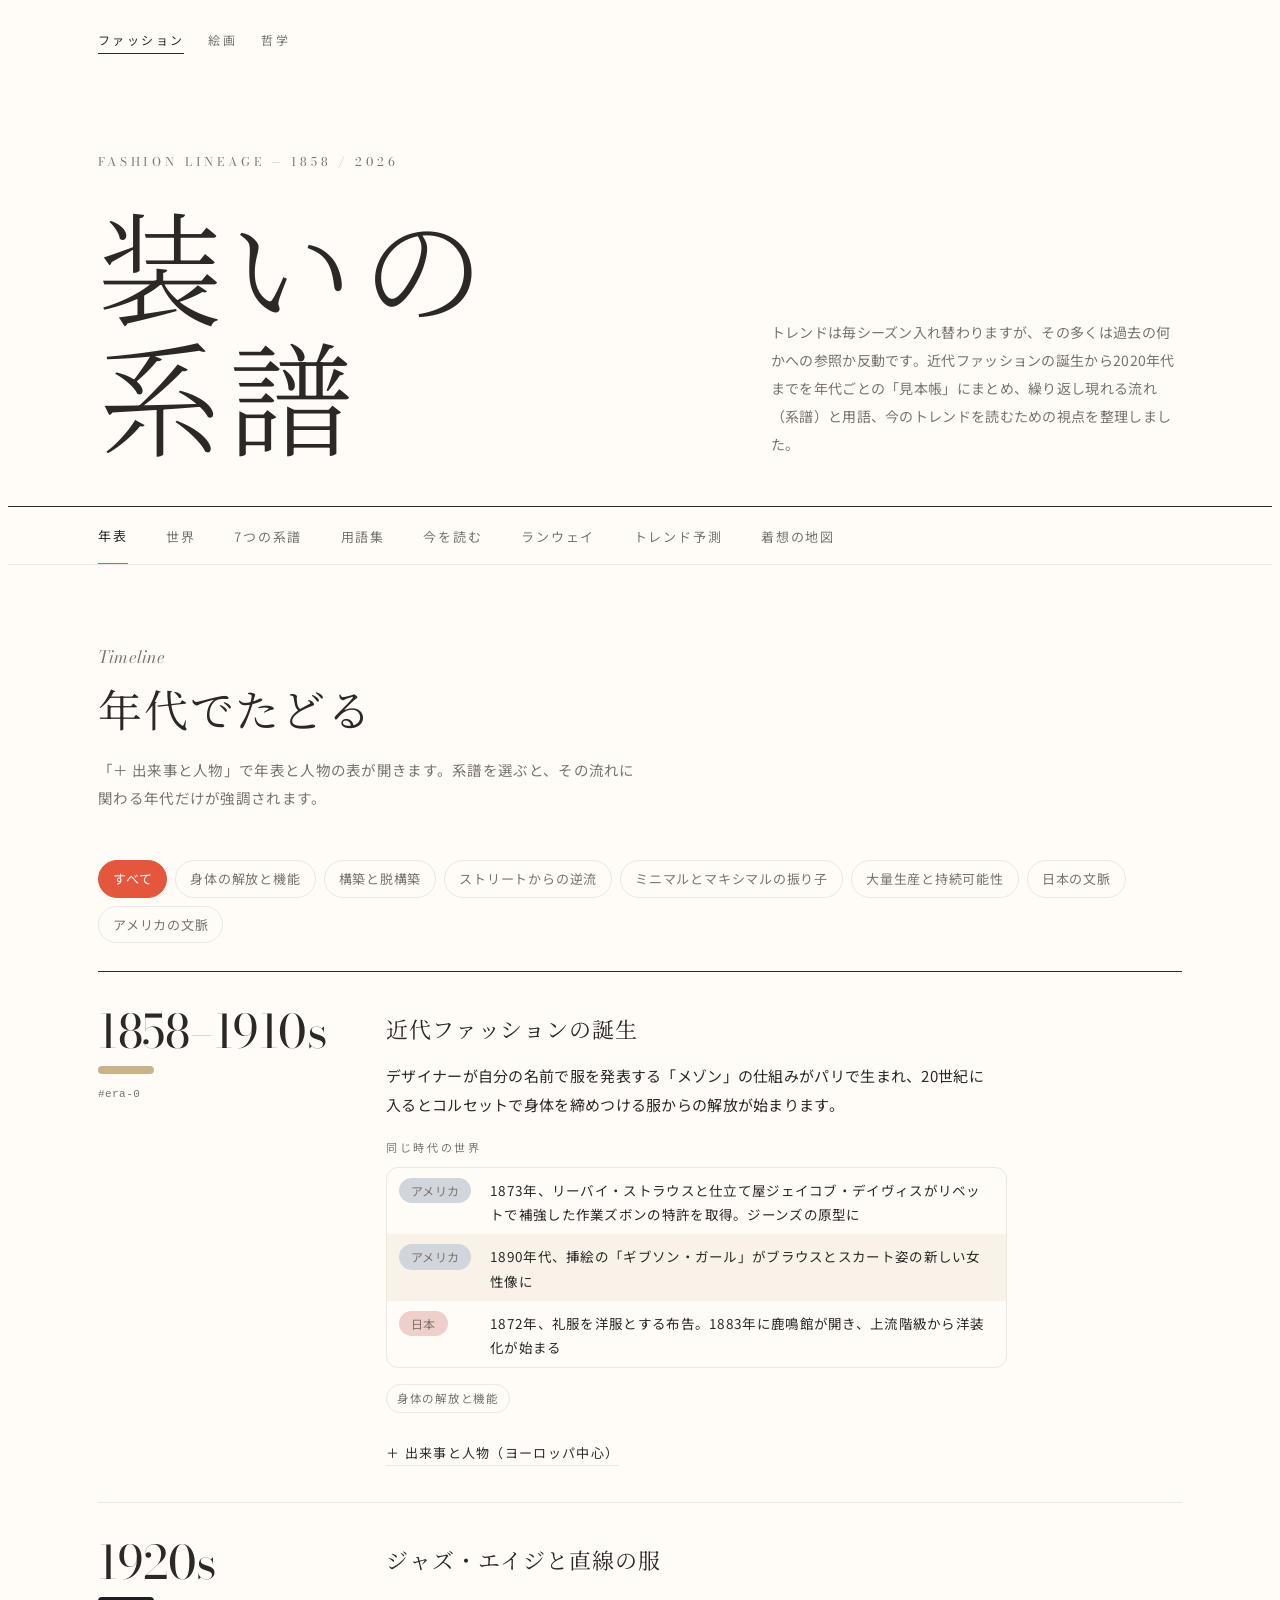
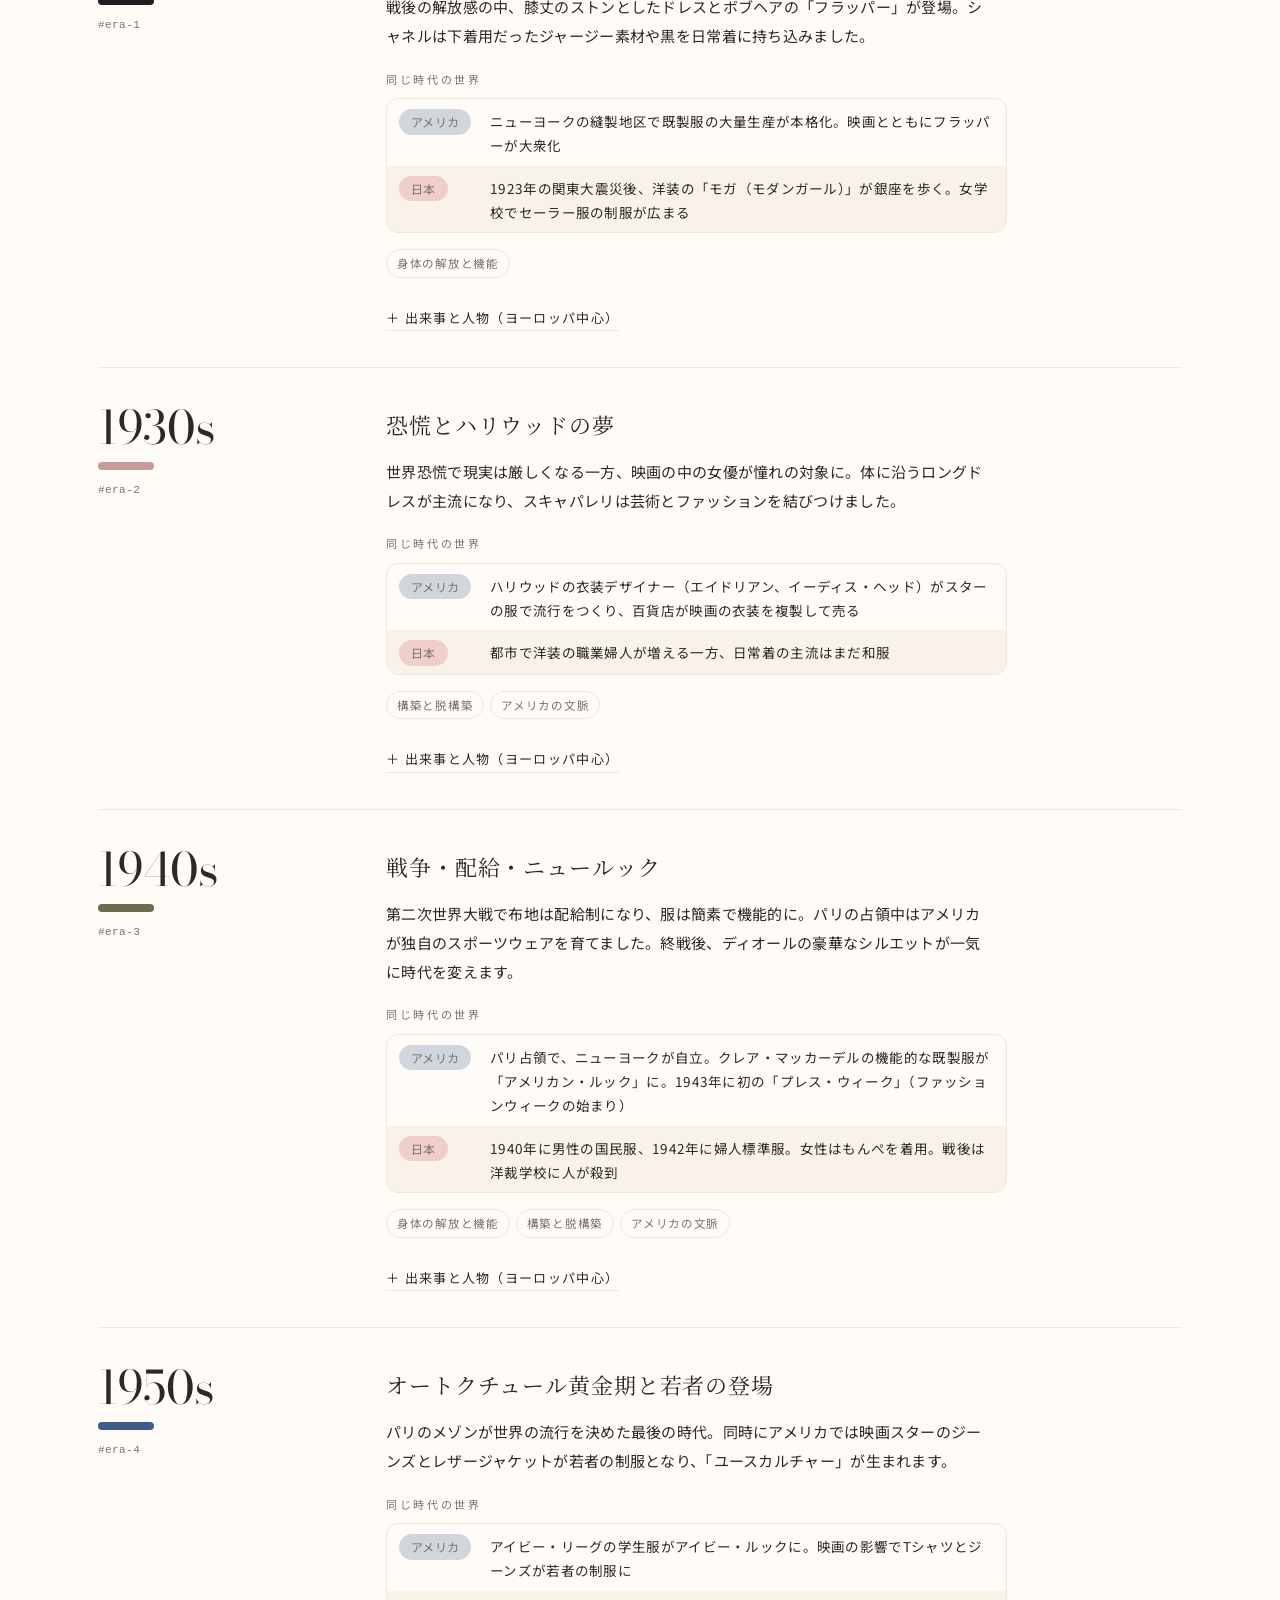
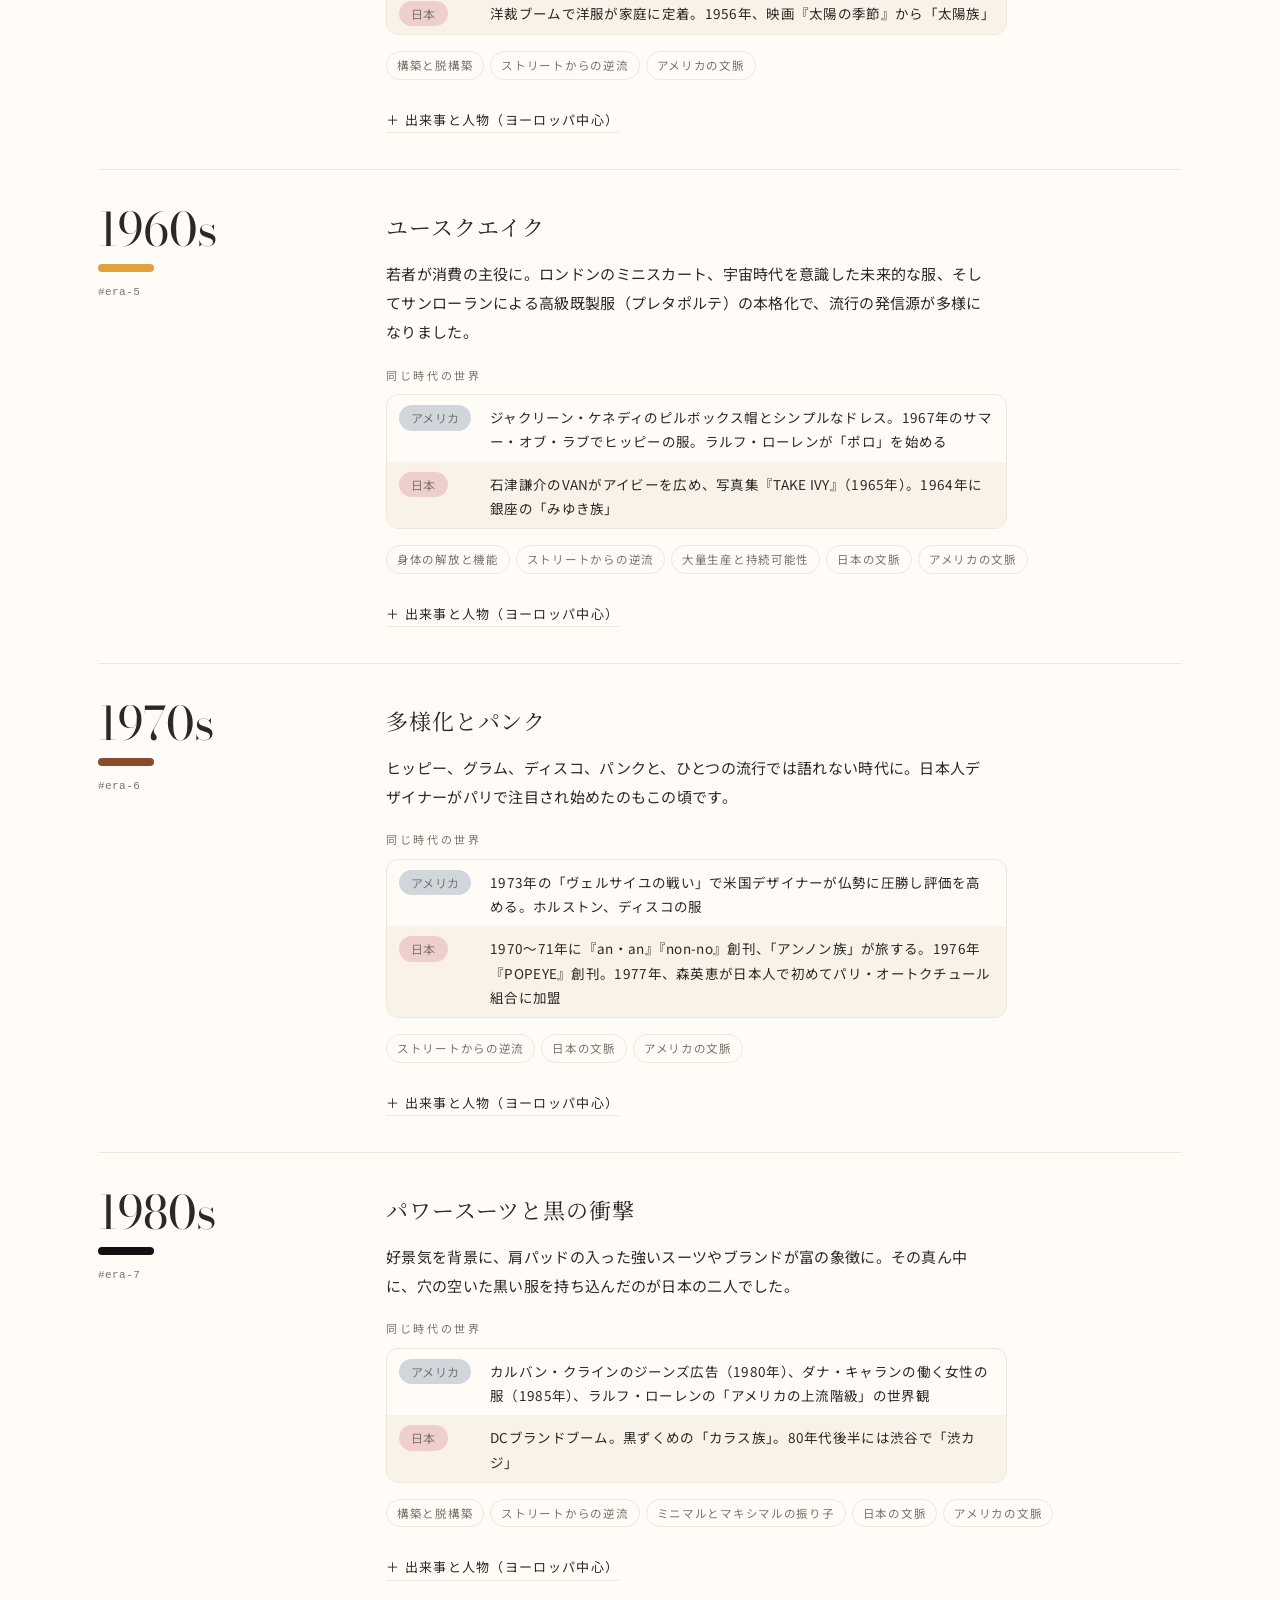
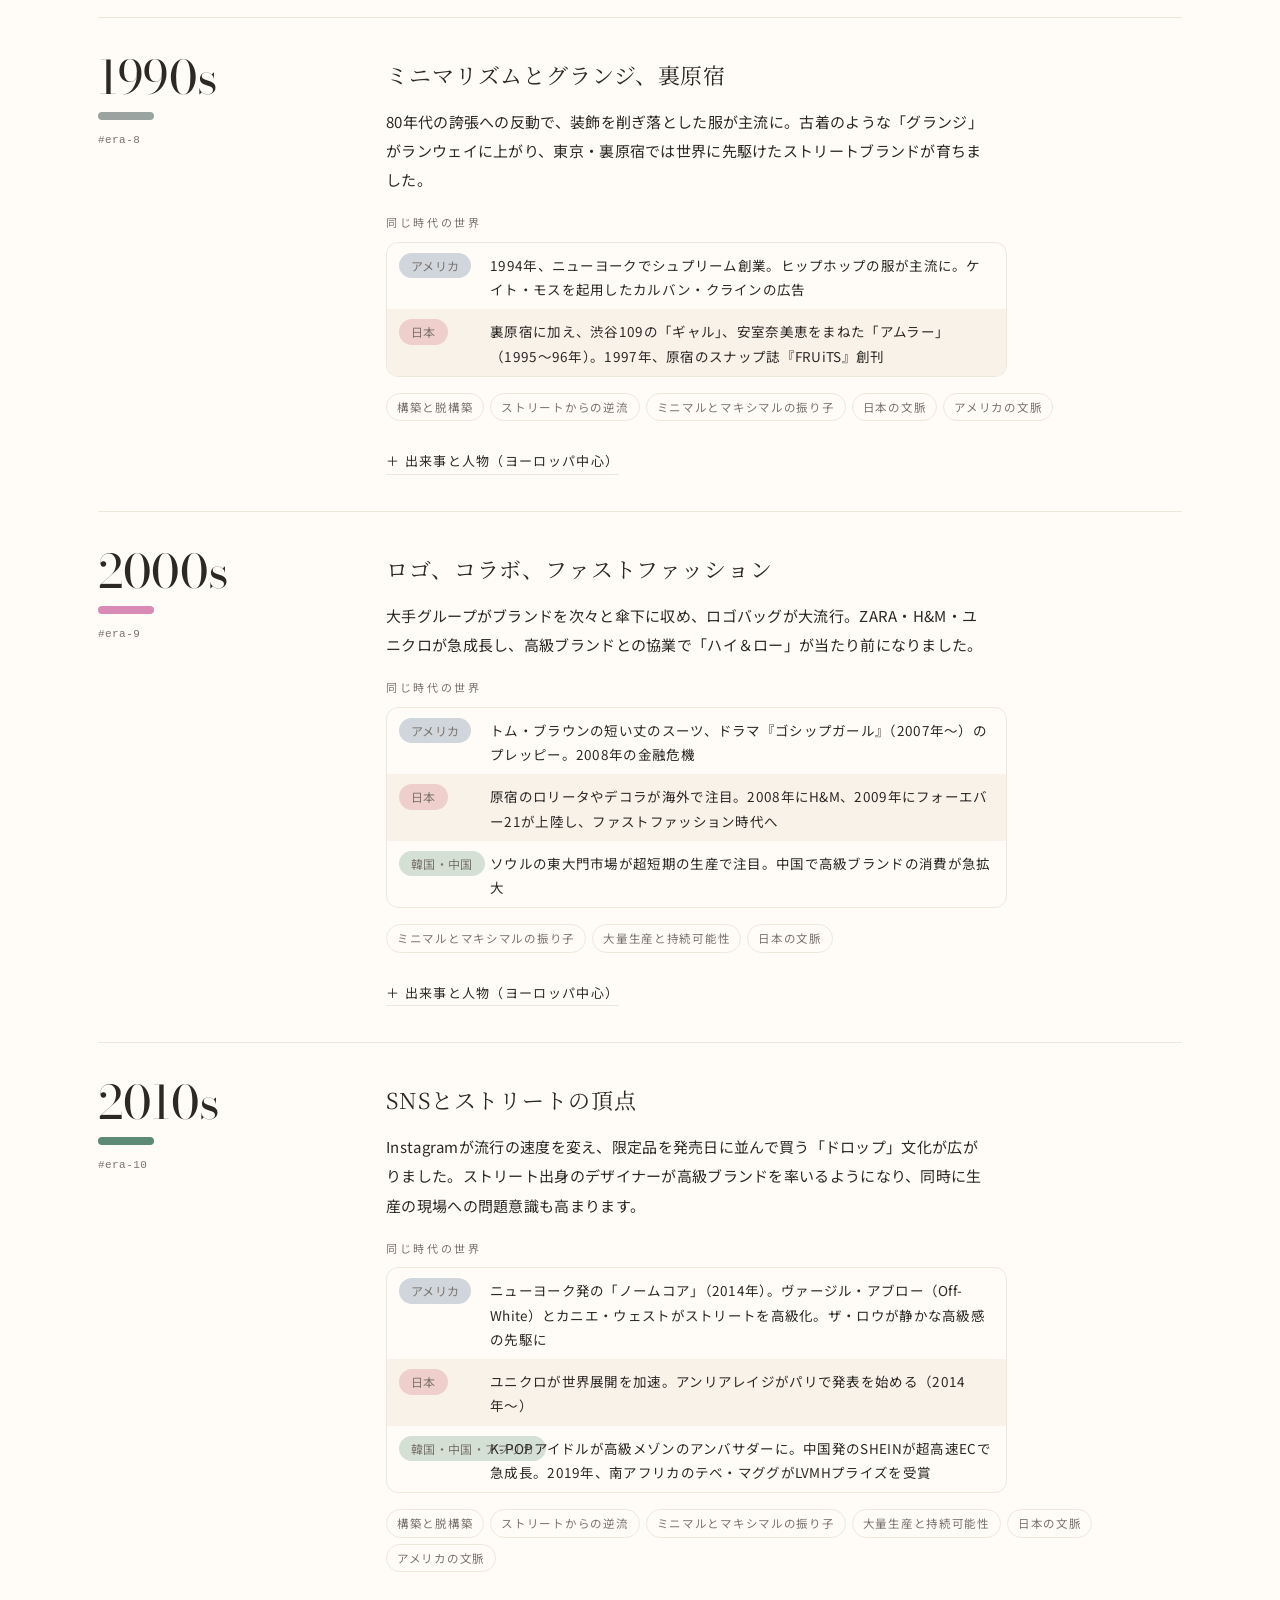
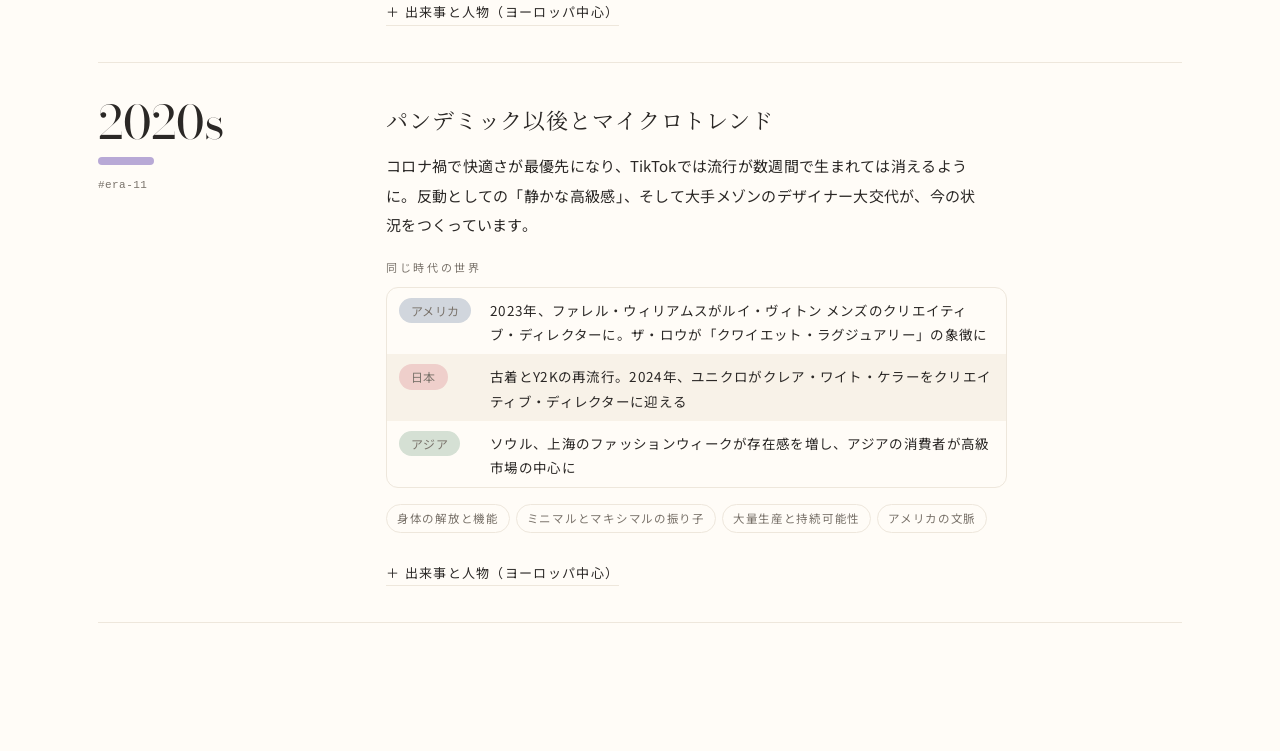
==== index.html @ fac98b5c "Broaden fashion page beyond Europe - Each era shows what happened in the US, Japan and elsewhere - N" ====
<!doctype html>
<html lang="ja">
<head>
<meta charset="utf-8">
<meta name="viewport" content="width=device-width, initial-scale=1">
<title>装いの系譜</title>
<meta name="description" content="近代ファッションの誕生から2020年代までを、年表・系譜・用語・ランウェイ解説・トレンド予測でたどる学習用サイト">
<link rel="preconnect" href="https://fonts.googleapis.com">
<link rel="preconnect" href="https://fonts.gstatic.com" crossorigin>
<link rel="stylesheet" href="https://fonts.googleapis.com/css2?family=Bodoni+Moda:ital,opsz,wght@0,6..96,400;0,6..96,500;1,6..96,400&family=Noto+Serif+JP:wght@300;400;500&family=Noto+Sans+JP:wght@400;500&display=swap">
<link rel="stylesheet" href="site.css">
</head>
<body>

<nav class="genre wrap" aria-label="分野">
  <a href="index.html" aria-current="page">ファッション</a>
  <a href="painting.html">絵画</a>
  <a href="philosophy.html">哲学</a>
</nav>

<header class="hero wrap">
  <div class="eyebrow">Fashion Lineage — 1858 / 2026</div>
  <h1>装いの系譜</h1>
  <p>トレンドは毎シーズン入れ替わりますが、その多くは過去の何かへの参照か反動です。近代ファッションの誕生から2020年代までを年代ごとの「見本帳」にまとめ、繰り返し現れる流れ（系譜）と用語、今のトレンドを読むための視点を整理しました。</p>
</header>

<nav class="tabs" aria-label="セクション">
  <div class="wrap" role="tablist">
    <button role="tab" data-tab="timeline" aria-selected="true"><small>A</small>年表</button>
    <button role="tab" data-tab="world" aria-selected="false">世界</button>
    <button role="tab" data-tab="threads" aria-selected="false"><small>B</small>7つの系譜</button>
    <button role="tab" data-tab="glossary" aria-selected="false"><small>C</small>用語集</button>
    <button role="tab" data-tab="now" aria-selected="false"><small>D</small>今を読む</button>
    <button role="tab" data-tab="runway" aria-selected="false"><small>E</small>ランウェイ</button>
    <button role="tab" data-tab="forecast" aria-selected="false"><small>F</small>トレンド予測</button>
    <button role="tab" data-tab="sources" aria-selected="false"><small>G</small>着想の地図</button>
  </div>
</nav>

<main class="wrap">
  <section id="timeline" data-panel>
    <span class="kicker">Timeline</span>
    <h2>年代でたどる</h2>
    <p class="lead">「＋ 出来事と人物」で年表と人物の表が開きます。系譜を選ぶと、その流れに関わる年代だけが強調されます。</p>
    <div class="filter" id="filter"></div>
    <div class="thread-note" id="threadNote" hidden></div>
    <div class="eras" id="eras"></div>
  </section>

  <section id="world" data-panel hidden>
    <span class="kicker">Around the World</span>
    <h2>世界のファッション</h2>
    <p class="lead">パリとミラノだけでは、今のファッションは読めません。地域ごとのスタイルと人物をまとめました。</p>
    <div class="filter" id="worldNav"></div>
    <div id="worldList"></div>
  </section>

  <section id="threads" data-panel hidden>
    <span class="kicker">Lineage</span>
    <h2>繰り返し現れる7つの系譜</h2>
    <p class="lead">個々のトレンドは違って見えても、根っこにある対立や動きは似ています。この6本の糸を知っておくと、新しい現象を「どの流れの続きか」で理解できます。</p>
    <div class="threads" id="threadList"></div>
  </section>

  <section id="glossary" data-panel hidden>
    <span class="kicker">Glossary</span>
    <h2>用語集</h2>
    <p class="lead">ニュースやコレクション評でよく出てくる言葉を集めました。</p>
    <label for="q" class="eyebrow" style="display:block;margin-bottom:6px">用語を検索</label>
    <input id="q" class="search" type="search" placeholder="例：プレタポルテ、コア、脱構築">
    <dl class="gloss" id="gloss"></dl>
  </section>

  <section id="now" data-panel hidden>
    <span class="kicker">Reading the Present</span>
    <h2>今のトレンドを読む</h2>
    <p class="lead">新しい流行を見たときに、次の5つを順に問うと文脈が見えてきます。</p>
    <ol class="lenses">
      <li><b>何を参照しているか</b><span>どの年代・どのサブカルチャーの引用か。Y2Kなら2000年前後、バレエコアなら1950年代のバレエ文化とフェミニンの再評価、というように年表に戻して位置づけます。</span></li>
      <li><b>何への反動か</b><span>流行は直前の主流への揺り戻しとして起きやすい。ロゴ全盛の後に「静かな高級感」が来たように、前の流行を確認します。</span></li>
      <li><b>どこから始まったか</b><span>ランウェイ（上から）、ストリート（下から）、SNS（横から）のどれか。発生源によって寿命と広がり方が変わります。</span></li>
      <li><b>社会・経済の何を映しているか</b><span>戦争、不況、パンデミック、働き方の変化。服は生活の条件に反応します。ただし「不況でスカート丈が変わる」のような単純な法則は俗説として扱うのが無難です。</span></li>
      <li><b>誰が、どの立場で発信しているか</b><span>デザイナー交代、ブランドの買収、インフルエンサーの案件。業界の構造を知ると、ニュースの重みが判断しやすくなります。</span></li>
    </ol>

    <h3 class="sub">トレンドのライフサイクル</h3>
    <div class="cycle">
      <svg viewBox="0 0 640 220" role="img" aria-label="トレンドの普及曲線。兆し、先行層、ピーク、大衆化、飽和、反動の6段階">
        <line x1="40" y1="180" x2="610" y2="180" stroke="var(--line)" stroke-width="1" fill="none"/>
        <path d="M40,176 C140,174 190,150 240,100 S310,30 340,30 S420,60 470,120 S560,172 610,174" fill="none" stroke="var(--ink)" stroke-width="1.5"/>
        <g font-family="Noto Sans JP, sans-serif" font-size="12" fill="var(--ink)" text-anchor="middle">
          <circle cx="90" cy="173" r="4" fill="var(--mark)"/><text x="90" y="200">兆し</text>
          <circle cx="215" cy="125" r="4" fill="var(--mark)"/><text x="215" y="200">先行層</text>
          <circle cx="340" cy="30" r="4" fill="var(--mark)"/><text x="340" y="200">ピーク</text>
          <circle cx="430" cy="78" r="4" fill="var(--mark)"/><text x="430" y="200">大衆化</text>
          <circle cx="520" cy="152" r="4" fill="var(--mark)"/><text x="520" y="200">飽和</text>
          <circle cx="600" cy="174" r="4" fill="var(--mark)"/><text x="600" y="200">反動</text>
        </g>
        <text x="44" y="20" font-family="Bodoni Moda, serif" font-size="11" fill="var(--muted)">普及度</text>
        <text x="606" y="214" font-family="Bodoni Moda, serif" font-size="11" fill="var(--muted)" text-anchor="end">時間 →</text>
      </svg>
    </div>
    <p class="caption">かつては数年かけて進んだこの曲線が、SNS以降は数週間〜数か月で一周する「マイクロトレンド」が増えました。一方で、20〜30年前のものが懐かしさとともに戻ってくる大きな周期も続いています。</p>

    <h3 class="sub">2020年代半ばの主な論点</h3>
    <div class="now">
      <div><h4>ディレクター交代の連鎖</h4><p>2024〜25年にシャネル、ディオール、グッチ、バレンシアガなど大手メゾンの責任者が一斉に入れ替わりました。新体制の初コレクションがブランドの方向を決めるため、2026年はその評価が続く時期です。</p></div>
      <div><h4>ラグジュアリーの減速</h4><p>コロナ後の急成長と値上げの後、需要が鈍化。価格に見合う価値とは何か、が問われています。「静かな高級感」もこの流れと結びついています。</p></div>
      <div><h4>速さと持続可能性</h4><p>超高速のオンライン型ファストファッションが拡大する一方、古着・リセールの市場も伸びています。EUでは繊維製品の環境規制づくりが進んでいます。</p></div>
      <div><h4>「〜コア」の量産</h4><p>ゴープコア、バレエコア、ブロークコアなど、SNSでは美意識の束に「コア」をつけた名前が次々に生まれます。名前より、何を参照しているかに注目すると整理しやすくなります。</p></div>
      <div><h4>快適さが前提に</h4><p>在宅勤務の経験を経て、ゆとりのあるシルエットや機能素材が日常着の標準になりました。アスレジャーの延長線上にあります。</p></div>
      <div><h4>日本ブランドの存在感</h4><p>コム デ ギャルソン以降の系譜に加え、sacai、kolor、Auraleeなど日本ブランドが国際的に評価され、古着や「日本の定番服」も海外で人気です。</p></div>
    </div>

    <h3 class="sub">日々の情報を追うなら</h3>
    <ul class="sources">
      <li><a href="https://www.wwdjapan.com/" target="_blank" rel="noopener">WWDJAPAN</a><span>業界ニュース、人事、ビジネス。日本語</span></li>
      <li><a href="https://www.fashionsnap.com/" target="_blank" rel="noopener">FASHIONSNAP</a><span>コレクション速報、国内ブランド、ストリート。日本語</span></li>
      <li><a href="https://www.vogue.com/fashion-shows" target="_blank" rel="noopener">Vogue Runway</a><span>世界のコレクション全ルックと批評。英語。スマートフォンではアプリを求められることがあります</span></li>
      <li><a href="https://www.businessoffashion.com/" target="_blank" rel="noopener">The Business of Fashion</a><span>業界構造、経営、分析。英語</span></li>
    </ul>
    <p class="notice">この内容は2026年10月時点の情報をもとに整理しています。人事や企業動向は変わりやすいため、最新の状況は上記のような情報源で確認してください。年は代表的な説に従っており、資料によって1年程度のずれがあります。</p>
  </section>

  <section id="runway" data-panel hidden>
    <span class="kicker">Runway</span>
    <h2>主要ブランドのランウェイ 2021–2026</h2>
    <p class="lead">ここ5年ほどの主要メゾンのショーを、デザイナーの交代と代表的なコレクションでたどります。ランウェイは「誰が率いているか」で読むのが近道です。</p>
    <div class="seasonkey">
      <span><b>SS27</b>2027年春夏。2026年9〜10月に発表</span>
      <span><b>FW26 / AW26</b>2026年秋冬。2026年2〜3月に発表</span>
      <span><b>Resort / Cruise</b>春夏前の中間コレクション。5月頃</span>
      <span><b>Couture</b>オートクチュール。1月と7月</span>
    </div>

    <h3 class="sub">シーズンごとの空気</h3>
    <ol class="mood" id="mood"></ol>

    <h3 class="sub">ブランド別</h3>
    <div class="brandbar" id="brandbar"></div>
    <p class="photonote">ランウェイ写真は著作権があり、このページには直接載せられないため、写真へのリンクを付けています。ブランド公式の動画を登録したショーは、その場で再生できます（未登録のショーはYouTube検索へつなげています）。FASHIONSNAP（日本語・ブラウザで開けます）で見つかったショーはそちらへ、見つからないものはGoogle画像検索へつなげています。各ショーの「構想と着想の源を見る」から、発想の元と系譜の流れを詳しく見られます。左の色見本は、報道をもとにしたコレクションの主な色です。解説は海外メディアの記事を日本語で要約したものです。</p>
    <div class="brand" id="brand"></div>
    <p class="notice" style="margin-top:24px">2026年10月時点の報道をもとに整理しています。ショーの評価は媒体によって分かれます。ここでは代表的な見方を短くまとめています。</p>
  </section>

  <section id="detail" data-panel hidden></section>

  <section id="sources" data-panel hidden>
    <span class="kicker">Sources of Inspiration</span>
    <h2>着想の地図</h2>
    <p class="lead">2025〜2026年のショーが、どの時代の何を参照しているかを一枚にまとめました。円が大きいほど、多くのショーが参照しています。円を押すと、その源の説明と、参照したショーの一覧に移動します。</p>
    <div class="cycle" id="srcmap"></div>
    <p class="caption">傾向：創業者のアーカイブ（1910〜60年代）と、1990年代〜2010年代の名デザイナーの仕事に参照が集中しています。新しいデザイナーがまず「ブランドの原点」と「直前の偉大な前任者」を掘り起こしていることがわかります。</p>
    <div id="srclist"></div>
  </section>

  <section id="forecast" data-panel hidden>
    <span class="kicker">Forecast</span>
    <h2>これからのトレンド予測</h2>
    <p class="lead">流行はある程度くり返します。ただし同じ形では戻らず、その時代の素材や価値観で作り直されます。ここでは3つの物差しを使って、2027〜2029年ごろを予測しました。あくまで仮説として読んでください。</p>

    <div class="method">
      <div><h4>① 20〜30年周期</h4><p>デザイナーや消費者の中心世代が、10代のころに見ていたものを懐かしみ、作り直します。2020年代前半のY2Kブームは約20年前の再来でした。</p></div>
      <div><h4>② 振り子</h4><p>ミニマルが飽和すると装飾が、装飾が飽和するとミニマルが新鮮に見えます。今どちら側にいて、どこまで振れたかを測ります。</p></div>
      <div><h4>③ 構造の変化</h4><p>デザイナー交代、景気、気候、技術。周期とは別に、服の作られ方や着られ方を変える要因です。</p></div>
    </div>

    <div class="calc">
      <label for="yr">周期計算機：この年に「懐かしい」と感じられそうなのは？</label>
      <input type="range" id="yr" min="2026" max="2032" step="1" value="2027">
      <div class="yr" id="yrOut">2027</div>
      <div class="calc-out" id="calcOut"></div>
      <p class="caption" style="margin:12px 0 0">20〜30年周期は経験則です。必ずそうなるわけではありませんが、リバイバルの候補を挙げるには便利です。</p>
    </div>

    <h3 class="sub">予測：2027〜2029年</h3>
    <div class="fc" id="fc"></div>
    <p class="notice">予測の根拠は2026年10月までのコレクションと報道です。確度は「高・中・低」の3段階で、あくまで筆者（Claude）の見立てです。「見るべきサイン」が出てきたら予測が当たりつつあるとみなせます。</p>
  </section>
</main>

<script>
const THREADS = {
  liberation:{name:"身体の解放と機能", q:"服は身体を締めつけるものから、動くためのものへ",
    flow:[["1906","ポワレ、コルセットなしのドレス"],["1920s","シャネルのジャージー素材"],["1940s","マッカーデルのアメリカン・スポーツウェア"],["1960s","ミニスカートとパンツスーツ"],["2010s","アスレジャー"],["2020s","快適さが標準に"]],
    note:"女性の社会進出、スポーツの普及、働き方の変化と連動して進んだ、もっとも長い流れです。"},
  structure:{name:"構築と脱構築", q:"美しく作り込むか、作り方そのものを問い直すか",
    flow:[["1947","ディオールのニュールック"],["1950s","バレンシアガの造形"],["1981","川久保玲・山本耀司のパリ進出"],["1988","マルジェラのデビュー"],["2015","デムナのバレンシアガ"]],
    note:"完成された服の理想に対して、穴、ほつれ、裏返し、非対称で「服とは何か」を問う動きが周期的に現れます。"},
  street:{name:"ストリートからの逆流", q:"流行は上から下りてくるだけでなく、街から上がってくる",
    flow:[["1950s","ジーンズとレザーの若者"],["1970s","パンク"],["1980s","ヒップホップとスニーカー"],["1990s","裏原宿"],["2017","シュプリーム×ルイ・ヴィトン"],["2018","ヴァージル・アブローがLVへ"]],
    note:"20世紀前半はパリのメゾンが流行を決めていましたが、戦後は若者文化が起点となり、2010年代にはストリート出身者がラグジュアリーの中心に立ちました。"},
  pendulum:{name:"ミニマルとマキシマルの振り子", q:"引き算の時代と足し算の時代が交互に来る",
    flow:[["1980s","肩パッドと誇張"],["1990s","ミニマリズム"],["2000s","ロゴとIT バッグ"],["2010s前半","フィービー・ファイロの実用美"],["2015〜","ミケーレの装飾"],["2023〜","静かな高級感"]],
    note:"ひとつの美意識が飽和すると、反対側が新鮮に見えます。今どちら側にいるかを意識すると、次の揺り戻しが予想しやすくなります。"},
  industry:{name:"大量生産と持続可能性", q:"服をどれだけ速く、安く、多く作るのか",
    flow:[["1960s","プレタポルテの台頭"],["1990s〜","ファストファッション"],["2000s","コングロマリット化"],["2013","ラナ・プラザ崩落"],["2020s","超高速EC型とリセール市場"]],
    note:"オーダーメイドから既製服、そしてファストファッションへ。速度と量の拡大が環境・労働問題を生み、その反省が今の業界の大きな論点になっています。"},
  japan:{name:"日本の文脈", q:"受け入れ、作り替え、世界へ返す",
    flow:[["1960s","アイビーとみゆき族"],["1970s","高田賢三・三宅一生がパリへ"],["1980s","黒の衝撃とDCブランド"],["1990s","裏原宿・渋カジ・ギャル"],["2000s","ユニクロの世界展開"],["2010s〜","sacaiなど次世代"]],
    note:"アメリカやヨーロッパの服を独自に解釈し、のちに世界に影響を返すという往復が繰り返されてきました。"},
  america:{name:"アメリカの文脈", q:"パリの服を、毎日着られる服に",
    flow:[["1873","リーバイスのリベット付き作業ズボン"],["1930s","ハリウッドの衣装が流行をつくる"],["1940s","マッカーデルのスポーツウェア"],["1973","ヴェルサイユの戦い"],["1980s","ラルフ・ローレン、カルバン・クライン、ヒップホップ"],["2010s〜","ストリートと静かな高級感"]],
    note:"パリが「創る」なら、アメリカは「着る」を発明しました。既製服、スポーツウェア、ジーンズ、広告とブランドの力は、今の業界の基本形です。"}
};


/* ===== 同じ時代の世界：年代ごとのアメリカ・日本・その他の地域 ===== */
const WORLD_EV = [
 [["アメリカ","1873年、リーバイ・ストラウスと仕立て屋ジェイコブ・デイヴィスがリベットで補強した作業ズボンの特許を取得。ジーンズの原型に"],["アメリカ","1890年代、挿絵の「ギブソン・ガール」がブラウスとスカート姿の新しい女性像に"],["日本","1872年、礼服を洋服とする布告。1883年に鹿鳴館が開き、上流階級から洋装化が始まる"]],
 [["アメリカ","ニューヨークの縫製地区で既製服の大量生産が本格化。映画とともにフラッパーが大衆化"],["日本","1923年の関東大震災後、洋装の「モガ（モダンガール）」が銀座を歩く。女学校でセーラー服の制服が広まる"]],
 [["アメリカ","ハリウッドの衣装デザイナー（エイドリアン、イーディス・ヘッド）がスターの服で流行をつくり、百貨店が映画の衣装を複製して売る"],["日本","都市で洋装の職業婦人が増える一方、日常着の主流はまだ和服"]],
 [["アメリカ","パリ占領で、ニューヨークが自立。クレア・マッカーデルの機能的な既製服が「アメリカン・ルック」に。1943年に初の「プレス・ウィーク」（ファッションウィークの始まり）"],["日本","1940年に男性の国民服、1942年に婦人標準服。女性はもんぺを着用。戦後は洋裁学校に人が殺到"]],
 [["アメリカ","アイビー・リーグの学生服がアイビー・ルックに。映画の影響でTシャツとジーンズが若者の制服に"],["日本","洋裁ブームで洋服が家庭に定着。1956年、映画『太陽の季節』から「太陽族」"]],
 [["アメリカ","ジャクリーン・ケネディのピルボックス帽とシンプルなドレス。1967年のサマー・オブ・ラブでヒッピーの服。ラルフ・ローレンが「ポロ」を始める"],["日本","石津謙介のVANがアイビーを広め、写真集『TAKE IVY』（1965年）。1964年に銀座の「みゆき族」"]],
 [["アメリカ","1973年の「ヴェルサイユの戦い」で米国デザイナーが仏勢に圧勝し評価を高める。ホルストン、ディスコの服"],["日本","1970〜71年に『an・an』『non-no』創刊、「アンノン族」が旅する。1976年『POPEYE』創刊。1977年、森英恵が日本人で初めてパリ・オートクチュール組合に加盟"]],
 [["アメリカ","カルバン・クラインのジーンズ広告（1980年）、ダナ・キャランの働く女性の服（1985年）、ラルフ・ローレンの「アメリカの上流階級」の世界観"],["日本","DCブランドブーム。黒ずくめの「カラス族」。80年代後半には渋谷で「渋カジ」"]],
 [["アメリカ","1994年、ニューヨークでシュプリーム創業。ヒップホップの服が主流に。ケイト・モスを起用したカルバン・クラインの広告"],["日本","裏原宿に加え、渋谷109の「ギャル」、安室奈美恵をまねた「アムラー」（1995〜96年）。1997年、原宿のスナップ誌『FRUiTS』創刊"]],
 [["アメリカ","トム・ブラウンの短い丈のスーツ、ドラマ『ゴシップガール』（2007年〜）のプレッピー。2008年の金融危機"],["日本","原宿のロリータやデコラが海外で注目。2008年にH&M、2009年にフォーエバー21が上陸し、ファストファッション時代へ"],["韓国・中国","ソウルの東大門市場が超短期の生産で注目。中国で高級ブランドの消費が急拡大"]],
 [["アメリカ","ニューヨーク発の「ノームコア」（2014年）。ヴァージル・アブロー（Off-White）とカニエ・ウェストがストリートを高級化。ザ・ロウが静かな高級感の先駆に"],["日本","ユニクロが世界展開を加速。アンリアレイジがパリで発表を始める（2014年〜）"],["韓国・中国・アフリカ","K-POPアイドルが高級メゾンのアンバサダーに。中国発のSHEINが超高速ECで急成長。2019年、南アフリカのテベ・マググがLVMHプライズを受賞"]],
 [["アメリカ","2023年、ファレル・ウィリアムスがルイ・ヴィトン メンズのクリエイティブ・ディレクターに。ザ・ロウが「クワイエット・ラグジュアリー」の象徴に"],["日本","古着とY2Kの再流行。2024年、ユニクロがクレア・ワイト・ケラーをクリエイティブ・ディレクターに迎える"],["アジア","ソウル、上海のファッションウィークが存在感を増し、アジアの消費者が高級市場の中心に"]]
];

/* 世界タブ：[名前, 生没年・創業, 代表, ひとこと, 出典（en記事名 または ja:記事名）] */
const WORLD = [
 {id:"w-america", name:"アメリカ", en:"United States", c:"#2F4F7F",
  lead:"既製服、スポーツウェア、ジーンズ、ハリウッド、そして広告とブランド。パリが「創る」なら、アメリカは「着る」を発明した国です。",
  styles:[["ギブソン・ガール","1890s","挿絵の理想の女性像。ブラウスとロングスカート"],["フラッパー","1920s","膝丈のドレスとボブヘア。ジャズと映画で全米へ"],["アイビー／プレッピー","1950s〜","名門大学の学生服。ボタンダウン、チノ、ローファー"],["ヒッピー","1960s後半","反戦と自然回帰。フリンジ、エスニック、ベルボトム"],["ディスコ","1970s","ホルストンのジャージードレス、スタジオ54"],["パワードレッシング","1980s","肩パッドのスーツで働く女性"],["ヒップホップ","1980s〜","スニーカー、ジャージ、大きなロゴ。ブランドと音楽の結合"],["グランジ","1990s前半","シアトル発。ネルシャツと古着の重ね着"],["ノームコア","2014","あえて普通。グレーのTシャツとジーンズ"],["アスレジャー","2010s","スポーツウェアを日常着に"]],
  people:[["リーバイ・ストラウス","1829–1902","リーバイス","ジーンズの原型を生んだ","Levi_Strauss"],
   ["エイドリアン","1903–1959","ハリウッド衣装","肩幅の広いシルエットで1930年代を象徴","Adrian_(costume_designer)"],
   ["クレア・マッカーデル","1905–1958","アメリカン・スポーツウェア","動きやすく手入れしやすい既製服の母","Claire_McCardell"],
   ["チャールズ・ジェームズ","1906–1978","ボールガウン","彫刻のような構築的なドレス","Charles_James_(designer)"],
   ["ホルストン","1932–1990","ホルストン","70年代のミニマルなグラマー","Halston"],
   ["ラルフ・ローレン","1939–","ポロ ラルフ ローレン","アメリカの上流階級という夢を売った","Ralph_Lauren"],
   ["カルバン・クライン","1942–","カルバン・クライン","ミニマルな服と挑発的な広告","Calvin_Klein"],
   ["ダナ・キャラン","1948–","ダナ・キャラン ニューヨーク","働く女性のための着回しの服","Donna_Karan"],
   ["マーク・ジェイコブス","1963–","マーク ジェイコブス","グランジを高級服に、のちルイ・ヴィトンへ","Marc_Jacobs"],
   ["ジェームス・ジェビア","1963–","シュプリーム（1994年）","スケートショップから世界的なストリートブランドへ","Supreme_(brand)"],
   ["ヴァージル・アブロー","1980–2021","Off-White、ルイ・ヴィトン","ストリートと高級ブランドの境界を消した","Virgil_Abloh"],
   ["メアリー＝ケイト＆アシュレー・オルセン","1986–","ザ・ロウ（2006年）","ロゴのない静かな高級感","The_Row_(fashion_label)"]]},
 {id:"w-japan", name:"日本", en:"Japan", c:"#B5312F",
  lead:"明治の洋装化から150年。欧米の服を独自に読み替え、1980年代には「黒の衝撃」で、1990年代以降はストリートで世界に影響を返してきました。",
  styles:[["モガ","1920s","銀座を洋装で歩くモダンガール"],["太陽族","1956","映画『太陽の季節』のアロハシャツとサングラス"],["みゆき族","1964","銀座みゆき通りのアイビー崩し"],["アイビー","1960s","VANと『TAKE IVY』"],["アンノン族","1970s","雑誌を手に旅する女性たち"],["カラス族","1980s前半","コム デ ギャルソンやヨウジヤマモトの黒ずくめ"],["渋カジ","1980s後半","渋谷のアメカジ。紺ブレ、ジーンズ、ローファー"],["裏原系","1990s","原宿の小さなショップ発の限定品とストリート"],["ギャル","1990s〜","渋谷109。厚底、日焼け、ミニスカート"],["ロリータ／デコラ","1990s末〜","原宿。フリルのドレス、カラフルな重ね付け"],["シティボーイ","2010s","『POPEYE』が提案した都会の少年のアメカジ"]],
  people:[["杉野芳子","1892–1978","ドレスメーカー女学院","洋裁教育で洋服を家庭に広めた","ja:杉野芳子"],
   ["石津謙介","1911–2005","VAN","アイビーを日本の若者に広めた","ja:石津謙介"],
   ["森英恵","1926–2022","ハナエモリ","蝶のモチーフ。日本人初のパリ・オートクチュール組合員","Hanae_Mori"],
   ["高田賢三","1939–2020","ケンゾー","パリで色と柄の祝祭を開いた先駆者","Kenzō_Takada"],
   ["三宅一生","1938–2022","イッセイ ミヤケ","「一枚の布」と、プリーツ プリーズ","Issey_Miyake"],
   ["山本寛斎","1944–2020","カンサイ ヤマモト","デヴィッド・ボウイのステージ衣装","Kansai_Yamamoto"],
   ["川久保玲","1942–","コム デ ギャルソン","穴あきや非対称で美の常識を壊した","Rei_Kawakubo"],
   ["山本耀司","1943–","ヨウジヤマモト","黒とゆとりで身体と服の関係を問い直す","Yohji_Yamamoto"],
   ["藤原ヒロシ","1964–","fragment design","裏原宿の祖。コラボ文化の先駆","Hiroshi_Fujiwara"],
   ["NIGO","1970–","A BATHING APE、ケンゾー","裏原宿から2021年にケンゾーのディレクターへ","Nigo"],
   ["高橋盾","1969–","アンダーカバー","パンクと物語性","Jun_Takahashi"],
   ["阿部千登勢","1965–","sacai","異なる服をつなぎ合わせるハイブリッド","Chitose_Abe"],
   ["柳井正","1949–","ユニクロ","高品質の基本服を世界の日常着に","Tadashi_Yanai"]]},
 {id:"w-others", name:"アジア・アフリカほか", en:"Asia, Africa & beyond", c:"#3E7C59",
  lead:"生産地としてだけでなく、デザインと消費の中心として、アジアやアフリカの存在感が急速に高まっています。",
  styles:[["Kファッション","2010s〜","K-POPとドラマが広める韓国のストリートとミニマル"],["ワックスプリント","19世紀〜","オランダ発祥のろうけつ染め風プリントが西アフリカで独自の文化に"],["漢服ブーム","2010s〜","中国の若者が伝統衣装をSNSで再解釈"]],
  people:[["ウ・ヨンミ","1959–","ウーヨンミ（韓国）","パリで発表する韓国メンズブランドの草分け","Woo_Young-mi"],
   ["郭培（グォ・ペイ）","1967–","郭培（中国）","2015年のメットガラでリアーナが着た黄色いケープドレス","Guo_Pei"],
   ["サビヤサチ・ムカジー","1974–","サビヤサチ（インド）","インドの手仕事による婚礼衣装","Sabyasachi_Mukherjee"],
   ["テベ・マググ","1993–","テベ マググ（南アフリカ）","2019年LVMHプライズ受賞。アフリカ発の高級既製服","Thebe_Magugu"],
   ["SHEIN","2008年創業","SHEIN（中国発）","超高速ECのファストファッション。生産と労働をめぐる論争も","Shein"]]}
];
const srcUrlF = s => s.startsWith("ja:") ? "https://ja.wikipedia.org/wiki/" + encodeURIComponent(s.slice(3)) : "https://en.wikipedia.org/wiki/" + encodeURIComponent(s);
const srcLinkF = s => `<a class="src-a" href="${srcUrlF(s)}" target="_blank" rel="noopener">Wikipedia${s.startsWith("ja:") ? "（日本語）" : ""} ↗</a>`;
const REGION_C = {"アメリカ":"#2F4F7F","日本":"#B5312F"};

const ERAS = [
 {y:"1858–1910s", t:"近代ファッションの誕生", c:"#C9B48A", code:"SW-1900",
  s:"デザイナーが自分の名前で服を発表する「メゾン」の仕組みがパリで生まれ、20世紀に入るとコルセットで身体を締めつける服からの解放が始まります。",
  ev:[["1858","シャルル・フレデリック・ワースがパリに店を開く。オートクチュールの祖とされる"],["1906頃","ポール・ポワレがコルセットを必要としないドレスを発表"],["1909","バレエ・リュスのパリ公演。東洋趣味が流行"],["1914–18","第一次世界大戦。女性の労働参加で丈が短く実用的に"]],
  p:"ワース、ポール・ポワレ、マリアノ・フォルチュニ",
  l:"「デザイナーがシーズンごとに新作を見せる」という今のファッション業界の基本形はこの時代にできました。",
  th:["liberation"]},
 {y:"1920s", t:"ジャズ・エイジと直線の服", c:"#1E1E22", code:"SW-1920",
  s:"戦後の解放感の中、膝丈のストンとしたドレスとボブヘアの「フラッパー」が登場。シャネルは下着用だったジャージー素材や黒を日常着に持ち込みました。",
  ev:[["1921","シャネルNo.5発売"],["1925","パリでアール・デコ博覧会"],["1926","米Vogueがシャネルの黒いドレスを「シャネルのフォード」と紹介。リトル・ブラック・ドレスの始まり"],["1920s","ヴィオネがバイアスカットを発展させ、ジャン・パトゥはスポーツウェアを提案"]],
  p:"ココ・シャネル、マドレーヌ・ヴィオネ、ジャン・パトゥ",
  l:"リトル・ブラック・ドレス、ボーダー、ツイードなど、今も「定番」と呼ばれるアイテムの多くがここに由来します。",
  th:["liberation"]},
 {y:"1930s", t:"恐慌とハリウッドの夢", c:"#C89A9A", code:"SW-1930",
  s:"世界恐慌で現実は厳しくなる一方、映画の中の女優が憧れの対象に。体に沿うロングドレスが主流になり、スキャパレリは芸術とファッションを結びつけました。",
  ev:[["1929","世界恐慌"],["1930s","バイアスカットのイブニングドレスが流行"],["1937","スキャパレリとダリによるロブスター柄のドレス"],["1940","ナイロンストッキングが米国で発売"]],
  p:"エルザ・スキャパレリ、映画衣装デザイナーのエイドリアン",
  l:"アーティストとのコラボレーション、セレブリティが流行を広める構図の原型です。",
  th:["structure","america"]},
 {y:"1940s", t:"戦争・配給・ニュールック", c:"#6B6E4E", code:"SW-1940",
  s:"第二次世界大戦で布地は配給制になり、服は簡素で機能的に。パリの占領中はアメリカが独自のスポーツウェアを育てました。終戦後、ディオールの豪華なシルエットが一気に時代を変えます。",
  ev:[["1940","ドイツがパリを占領"],["1941","英国でユーティリティ服の制度開始"],["1942","米国で布地使用を制限するL-85規制"],["1947","ディオールのデビューコレクション。「ニュールック」と呼ばれる"]],
  p:"クリスチャン・ディオール、クレア・マッカーデル",
  l:"制約から生まれた実用服と、その反動としての華やかさ。危機の後に装飾が戻るパターンはこの後も繰り返されます。",
  th:["liberation","structure","america"]},
 {y:"1950s", t:"オートクチュール黄金期と若者の登場", c:"#3E5C8A", code:"SW-1950",
  s:"パリのメゾンが世界の流行を決めた最後の時代。同時にアメリカでは映画スターのジーンズとレザージャケットが若者の制服となり、「ユースカルチャー」が生まれます。",
  ev:[["1954","シャネルが復帰"],["1955","映画『理由なき反抗』。Tシャツとジーンズが反抗の象徴に"],["1957","バレンシアガのサック・ドレス。ディオール死去、21歳のイヴ・サンローランが後継に"],["1950s","日本では洋裁ブームで洋服が一般家庭に定着"]],
  p:"クリストバル・バレンシアガ、ユベール・ド・ジバンシィ、ジェームズ・ディーン",
  l:"白T・デニム・レザーの組み合わせは、ここから70年以上続くカジュアルの基本形です。",
  th:["structure","street","america"]},
 {y:"1960s", t:"ユースクエイク", c:"#E0A23A", code:"SW-1960",
  s:"若者が消費の主役に。ロンドンのミニスカート、宇宙時代を意識した未来的な服、そしてサンローランによる高級既製服（プレタポルテ）の本格化で、流行の発信源が多様になりました。",
  ev:[["1964","クレージュのスペース・エイジ・コレクション。銀座でみゆき族"],["1960s半ば","マリー・クヮントがミニスカートを広める"],["1966","サンローランがタキシードの女性服「ル・スモーキング」と既製服店リヴ・ゴーシュを発表"],["1967","ツイッギー来日、日本でミニブーム"]],
  p:"マリー・クヮント、アンドレ・クレージュ、ピエール・カルダン、イヴ・サンローラン",
  l:"オーダーメイドから既製服へ、という業界の主軸の移動はここで決定的になりました。日本ではアイビーが男性ファッションの基礎に。",
  th:["liberation","street","industry","japan","america"]},
 {y:"1970s", t:"多様化とパンク", c:"#8A4B2A", code:"SW-1970",
  s:"ヒッピー、グラム、ディスコ、パンクと、ひとつの流行では語れない時代に。日本人デザイナーがパリで注目され始めたのもこの頃です。",
  ev:[["1970","高田賢三がパリに「ジャングル・ジャップ」を開店"],["1973","三宅一生がパリで発表。米仏のデザイナーが競演した「ヴェルサイユの戦い」"],["1974","ダイアン・フォン・ファステンバーグのラップドレス"],["1976前後","ヴィヴィアン・ウエストウッドとマルコム・マクラーレンがロンドンでパンクの服を発信"]],
  p:"ヴィヴィアン・ウエストウッド、ホルストン、高田賢三、三宅一生",
  l:"安全ピンや破れなど、パンクの「壊す」美学は後の脱構築やストリートの源流になりました。",
  th:["street","japan","america"]},
 {y:"1980s", t:"パワースーツと黒の衝撃", c:"#111114", code:"SW-1980",
  s:"好景気を背景に、肩パッドの入った強いスーツやブランドが富の象徴に。その真ん中に、穴の空いた黒い服を持ち込んだのが日本の二人でした。",
  ev:[["1981–82","川久保玲（コム デ ギャルソン）と山本耀司がパリで発表。「黒の衝撃」と呼ばれる"],["1985","ナイキ「エア ジョーダン 1」発売"],["1986","Run-DMC「My Adidas」。ヒップホップとスポーツブランドが結びつく"],["1986–88","アントワープ王立芸術学院出身の「アントワープ・シックス」がロンドンで注目される"],["1988","マルタン・マルジェラがデビュー"]],
  p:"ジョルジオ・アルマーニ、ジャン＝ポール・ゴルチエ、川久保玲、山本耀司",
  l:"日本では「DCブランド」ブーム。ブランドロゴへの熱狂と、それへの反発という二つの流れがここで同時に生まれています。",
  th:["structure","street","pendulum","japan","america"]},
 {y:"1990s", t:"ミニマリズムとグランジ、裏原宿", c:"#9AA3A0", code:"SW-1990",
  s:"80年代の誇張への反動で、装飾を削ぎ落とした服が主流に。古着のような「グランジ」がランウェイに上がり、東京・裏原宿では世界に先駆けたストリートブランドが育ちました。",
  ev:[["1990","英Vogueの表紙にスーパーモデル5人が並ぶ"],["1992","マーク・ジェイコブスがペリー・エリスでグランジのコレクションを発表"],["1993","裏原宿にNOWHERE開店。A BATHING APE、UNDERCOVERが人気に"],["1994","トム・フォードがグッチのクリエイティブ・ディレクターに"],["1998","ヘルムート・ラングがコレクションをネット配信。ユニクロ原宿店のフリースが社会現象に"]],
  p:"ヘルムート・ラング、ジル・サンダー、ミウッチャ・プラダ、藤原ヒロシ、NIGO®",
  l:"「静かな高級感」や「ノームコア」など、90年代ミニマルは今も定期的に参照される基準点です。",
  th:["structure","street","pendulum","japan","america"]},
 {y:"2000s", t:"ロゴ、コラボ、ファストファッション", c:"#D98BB5", code:"SW-2000",
  s:"大手グループがブランドを次々と傘下に収め、ロゴバッグが大流行。ZARA・H&M・ユニクロが急成長し、高級ブランドとの協業で「ハイ＆ロー」が当たり前になりました。",
  ev:[["2001","エディ・スリマンがディオール オムを始動。細身のシルエットが男性服を変える"],["2003","ルイ・ヴィトンと村上隆のコラボ"],["2004","H&Mとカール・ラガーフェルドのコラボ"],["2005","ブログ「The Sartorialist」。ストリートスナップがネットへ"],["2009","ユニクロとジル・サンダーの「+J」"]],
  p:"カール・ラガーフェルド、マーク・ジェイコブス、エディ・スリマン",
  l:"いわゆる「Y2K」はこの時代の再評価です。ブランドの協業やネットでの発信など、今の仕組みの多くがここで始まりました。",
  th:["pendulum","industry","japan"]},
 {y:"2010s", t:"SNSとストリートの頂点", c:"#5C8A72", code:"SW-2010",
  s:"Instagramが流行の速度を変え、限定品を発売日に並んで買う「ドロップ」文化が広がりました。ストリート出身のデザイナーが高級ブランドを率いるようになり、同時に生産の現場への問題意識も高まります。",
  ev:[["2010","Instagram公開"],["2013","バングラデシュの縫製工場ビル、ラナ・プラザが崩落。1,100人以上が死亡"],["2014","「ノームコア」が話題に"],["2015","アレッサンドロ・ミケーレがグッチ、デムナがバレンシアガへ"],["2017","シュプリームとルイ・ヴィトンのコラボ"],["2018","ヴァージル・アブローがルイ・ヴィトン メンズのディレクターに"]],
  p:"フィービー・ファイロ、アレッサンドロ・ミケーレ、デムナ、ヴァージル・アブロー、阿部千登勢（sacai）",
  l:"ラグジュアリーとストリートの境界がほぼ消えたことが、2010年代最大の変化です。",
  th:["structure","street","pendulum","industry","japan","america"]},
 {y:"2020s", t:"パンデミック以後とマイクロトレンド", c:"#B8A9D6", code:"SW-2020",
  s:"コロナ禍で快適さが最優先になり、TikTokでは流行が数週間で生まれては消えるように。反動としての「静かな高級感」、そして大手メゾンのデザイナー大交代が、今の状況をつくっています。",
  ev:[["2020","コロナ禍でショーがデジタル配信に"],["2021","ヴァージル・アブロー死去"],["2023","「クワイエット・ラグジュアリー」が流行語に。フィービー・ファイロが自身のブランドを始動"],["2025","シャネルにマチュー・ブレイジー、ディオールにジョナサン・アンダーソン、グッチにデムナ、バレンシアガにピエールパオロ・ピッチョーリが就任"],["2025","ジョルジオ・アルマーニ死去"]],
  p:"マチュー・ブレイジー、ジョナサン・アンダーソン、デムナ",
  l:"Y2K、90年代ミニマル、ゴープコアなど、過去の参照がSNS上で高速に入れ替わっています。年表のどこを参照しているかを見ると整理しやすくなります。",
  th:["liberation","pendulum","industry","america"]}
];

const GLOSS = [
 ["アメトラ","American Traditional","アメリカン・トラディショナル。ブルックス ブラザーズに代表される、ボタンダウンシャツや紺ブレザーの伝統的な米国の服装。"],
 ["プレッピー","Preppy","米国の私立進学校（プレップスクール）の学生風。ポロシャツ、チノパン、ケーブルニットなど。"],
 ["アイビー・ルック","Ivy Look","米国東部の名門大学（アイビー・リーグ）の学生服から生まれたスタイル。日本では1960年代にVANが広めました。"],
 ["ワークウェア","Workwear","ジーンズ、カバーオール、ワークブーツなど労働着由来の服。アメリカのカジュアル服の源流です。"],
 ["モガ","Modern Girl","1920年代の日本の「モダンガール」。断髪と洋装で銀座を歩いた新しい女性。"],
 ["渋カジ","Shibuya Casual","1980年代後半の渋谷発のアメカジ。紺ブレ、ジーンズ、ローファーなど。"],
 ["ギャル","Gyaru","1990年代以降、渋谷109を中心に広がった派手で自己主張の強いスタイルと文化。"],
 ["原宿系","Harajuku Style","ロリータ、デコラ、パンクなど、原宿の若者が生んだ多様なストリートスタイルの総称。"],
 ["シティボーイ","City Boy","雑誌『POPEYE』が掲げた都会の若者像。アメカジを軸に、2010年代に再び注目されました。"],
 ["オートクチュール","Haute Couture","パリのクチュール連盟が認めたメゾンによる、顧客の身体に合わせた高級注文服。現在も年2回コレクションが開かれます。"],
 ["プレタポルテ","Prêt-à-Porter","高級既製服。「すぐ着られる」の意。一般にいうパリコレやミラノコレの多くはプレタポルテです。"],
 ["メゾン","Maison","「家」の意。歴史ある高級ブランドを指して使われます。"],
 ["クリエイティブ・ディレクター","Creative Director","ブランドの服と世界観の責任者。創業者以外が務めることが多く、交代はブランドの方向転換を意味します。"],
 ["ファッションウィーク","Fashion Week","ニューヨーク、ロンドン、ミラノ、パリの順に開かれる新作発表の期間。東京にもあります。"],
 ["プレフォール／リゾート","Pre-Fall / Resort","春夏・秋冬の間に出る中間コレクション。リゾートはクルーズとも呼ばれます。"],
 ["ルック","Look","ショーで見せる一体のコーディネート。「ルック1」はショーの最初の一体で、方向性を示す重要なもの。"],
 ["ニュールック","New Look","1947年のディオールのデビュー作。絞ったウエストと広がるスカートで戦後の女性像を一新しました。"],
 ["バイアスカット","Bias Cut","布目に対して斜めに裁断する技法。布が体に沿って流れるように落ちます。"],
 ["テーラリング","Tailoring","スーツやジャケットの仕立て技術。肩や襟の構築が要です。"],
 ["脱構築","Deconstruction","服の作り方そのものを見せたり崩したりする手法。縫い目を外に出す、裏地を表にする、など。マルジェラが代表例。"],
 ["ミニマリズム","Minimalism","装飾を削ぎ、素材と形で見せる美意識。90年代に主流化しました。"],
 ["ストリートウェア","Streetwear","スケート、ヒップホップ、サーフなどの若者文化から生まれた服。Tシャツ、フーディ、スニーカーが中心。"],
 ["ドロップ","Drop","新作を少量ずつ決まった日に発売する方式。シュプリームが広め、行列や転売を生みました。"],
 ["コラボレーション","Collaboration","ブランド同士、またはアーティストとの共同制作。ハイブランドとファストファッションの組み合わせは「ハイ＆ロー」とも。"],
 ["ファストファッション","Fast Fashion","流行を素早く安価に大量生産する業態。ZARA、H&Mなど。近年はさらに速いオンライン専業型も登場。"],
 ["コングロマリット","Conglomerate","複数のブランドを所有する企業グループ。LVMH、ケリング、リシュモンなど。"],
 ["ディフュージョンライン","Diffusion Line","メインより手頃な価格のセカンドライン。2010年代以降は統合・廃止が進みました。"],
 ["ITバッグ","It Bag","その時期に誰もが欲しがる象徴的なバッグ。2000年代に特に盛んでした。"],
 ["ノームコア","Normcore","「ノーマル」と「ハードコア」の合成語。あえて普通の服を着るスタイル。2014年ごろ話題に。"],
 ["アスレジャー","Athleisure","運動着を日常着として着るスタイル。レギンスやスウェットなど。"],
 ["クワイエット・ラグジュアリー","Quiet Luxury","ロゴを見せず、素材と仕立てで高級感を出すスタイル。「ステルス・ウェルス」とも。"],
 ["Y2K","Y2K","2000年前後のファッションの再流行。ローライズ、メタリック、小さなバッグなど。"],
 ["〜コア","-core","ある美意識のまとまりに付ける接尾語。ゴープコア（アウトドア）、バレエコア、ブロークコア（サッカーユニフォーム）など。"],
 ["リセール","Resale","中古品の売買。古着店やフリマアプリだけでなく、ブランド自身が参入する例も増えています。"],
 ["サステナビリティ","Sustainability","環境・労働への負荷を減らす取り組み。素材、生産、廃棄までが対象です。"],
 ["DCブランド","Designer's & Character Brands","1980年代日本の、デザイナーや個性を打ち出した国内ブランドの総称。"],
 ["裏原宿","Ura-Harajuku","1990年代に原宿の裏通りで生まれたストリートブランド群とその文化。"]
];

const MOOD = [
 ["2021–22","ロックダウン明けの解放","ミュウミュウのマイクロミニ（SS22）が象徴に。Y2K、肌見せ、明るい色が広がり、グッチは創業100周年のショーでバレンシアガと「ハッキング」し合いました。"],
 ["2022–23","騒動と反動","バレンシアガの広告問題（2022年11月）、ミケーレのグッチ退任で、過激さや装飾の時代に区切り。2023年には「クワイエット・ラグジュアリー」が流行語になります。"],
 ["2024","静けさと減速","ラグジュアリーの売上が鈍化。グッチは赤一色の控えめな路線、クロエはボーホーを復活。シャネルのヴィアール退任から、交代の連鎖が始まります。"],
 ["2025","大交代の年","シャネル、ディオール、ロエベ、バレンシアガ、ボッテガ・ヴェネタ、セリーヌなどで新デザイナーがデビュー。秋のSS26は「デビューのシーズン」と呼ばれました。"],
 ["2026","装飾の復活","FW26のミラノでは毛皮風素材、ディスコ、キャンディカラーが目立ち、SS27ではランジェリートップ、スカート、ウエスト強調、透ける素材、強い色が並びました。バイヤーからは「静かな高級感から折衷的なマキシマリズムへ」との声も。10月にはサンローランのヴァカレロが退任を発表しました。"]
];

const VR = (season, slug) => `https://www.vogue.com/fashion-shows/${season}/${slug}`;
const VRD = slug => `https://www.vogue.com/fashion-shows/designer/${slug}`;

const BRANDS = [
 {n:"CHANEL", jp:"シャネル", cd:"マチュー・ブレイジー（2025〜）",
  line:[["2019–2024","ヴィルジニー・ヴィアール"],["2025–","マチュー・ブレイジー",1]],
  read:"ツイード、パール、カメリア、キルティングという強い定番を、どこまで崩してどこまで残すか。ブレイジーは定番を壊さず、着方をゆるめる方向で作り直しています。",
  shows:[
   {s:"2019–24", t:"ヴィアール期", sil:"skirtsuit", pal:["#E9E2D4","#1C1C1C","#C9B48A"],
    pts:[["概要","ラガーフェルドの右腕だったヴィアールが後継に。着やすさを重視し、売上は好調でした。"],["評価","方向性が見えにくいという批評が続き、2024年6月に退任しました。"]],
    src:[["Vogue Runway: Chanel（英語）",VRD("chanel")]]},
   {s:"SS26", d:"2025年10月・グラン・パレ（パリ）", t:"ブレイジーのデビュー", sil:"suit", pal:["#6B4A35","#EDE6D8","#1A1A1A"],
    pts:[["演出","グラン・パレを宇宙に変え、巨大な惑星を吊るし、床は星空のように光らせました。ガブリエル・シャネルが天文学に関心を持っていたことにちなみます。"],["最初のルック","茶色の千鳥格子のパンツスーツ。ウエストを低く、袖を折り返して着崩しています。"],["素材・手仕事","毛糸の房で作ったカメリアをニットのスカートに。透けるニットのイブニングドレスには羽根や立体的な花。"],["キーアイテム","キルティングのフラップバッグをねじって変形させたもの。パールも新しい装飾として使われました。"]],
    pro:"今季最高のデビューとの声も。創業者本人に立ち返り、スカートスーツやカメリアなどの定番をよみがえらせたと評価されました。",
    con:"根本的な刷新ではなく、自信のある「リセット」にとどまるという見方もあります。",
    ctx:"ボッテガ・ヴェネタで評価を高めたブレイジーの起用は、シャネルが「定番を守るだけ」から抜け出す合図とみなされました。",
    src:[["The Impression（英語）","https://theimpression.com/chanel-spring-2026-fashion-show-review/"],["theFashionSpot（英語）","https://www.thefashionspot.com/runway-news/907417-forum-members-review-the-wonderful-debut-of-matthieu-blazy-as-chanel-creative-director"],["Fashion Week Daily（英語）","https://fashionweekdaily.com/chanels-spring-2026-show-joyfully-shoots-for-the-stars/"]],
    ph:VR("spring-2026-ready-to-wear","chanel")},
   {s:"FW26", d:"2026年3月・グラン・パレ", t:"工事中のメゾン", sil:"skirtsuit", pal:["#B9B2A5","#D8C9A8","#2A2A2A"],
    pts:[["演出","会場を建設現場に見立て、シャネルは完成した記念碑ではなく、今も作り直している途中だと示しました。"],["素材","金属糸や玉虫色の繊維を織り込み、ほのかに光るツイード。"],["スタイリング","バッグは口を開けたまま持たせ、ジャケットも従来の「上品なツイード」から離れた着方に。"],["終盤","妖精のような軽いルックが続き、ラガーフェルド時代へのオマージュと読まれました。"]],
    pro:"会場は熱狂的で、新しい方向への期待が大きいと報じられました。",
    ctx:"2シーズン目で、デビューの驚きから「この路線を続ける」という意思表示に移りました。",
    src:[["The Zoe Report（英語）","https://www.thezoereport.com/fashion/chanel-fall-winter-2026-show-review"],["OUCH Magazine（英語）","https://ouchmagazine.com/blogs/fashion-shows/chanel-fall-winter-2026-review-a-house-in-transformation-at-paris-fashion-week"],["The Impression（英語）","https://theimpression.com/chanel-fall-2026-fashion-show-review/"]],
    ph:VR("fall-2026-ready-to-wear","chanel")},
   {s:"Cruise27", d:"2026年4月28日・ビアリッツ（フランス）", t:"ビアリッツへの里帰り", sil:"slip", pal:["#1C2A44","#F3EFE7","#9FB8C8"],
    pts:[["会場","大西洋岸のリゾート地ビアリッツ。ガブリエル・シャネルが1915年に店と工房を開いた町です。"],["最初のルック","1926年のスケッチを作り直したリトル・ブラック・ドレス。"],["モチーフ","水平線のように走るバスク風のボーダー。水兵服をリゾート着とイブニングの両方に展開しました。"],["キーアイテム","ブルトン・シャツを、ゆったりしたハーフジップのプルオーバーにしてフリルのスカートと合わせました。"],["終盤","人魚を思わせる、うろこのように光るドレス。"]],
    ctx:"ブレイジー初のクルーズ。メゾンの原点となった場所と服を、次々と参照しました。",
    src:[["Vogue Scandinavia（英語）","https://www.voguescandinavia.com/articles/chanel-cruise-2027"],["FZINE（英語）","https://www.fzine.com/fashion/chanel-cruise-collection-2026-runway-highlights"],["Grazia Singapore（英語）","https://grazia.sg/?p=106331"],["The Impression（英語）","https://theimpression.com/chanel-cruise-2027-fashion-show-review/"]]},
   {s:"SS27", d:"2026年10月5日・グラン・パレ", t:"La Conversation – Part Three", sil:"skirtsuit", pal:["#F1EEE6","#A9C3D9","#1C1C1C"],
    pts:[["規模","83ルック。就任からちょうど1年のショーです。"],["演出","天井から大きな鳥を吊るし、巨大な月と色とりどりのガラスの床を配置しました。"],["シルエット","コルセットの骨、ペプラム、フリルの襟が、エドワード朝の名残として登場しました。"],["ディテール","ジャケットの襟を外側に折り返す着方。パリ全体で見られた傾向で、シャネルはその代表例に挙げられました。"],["方向性","デビューで示した方向を磨き込み、最も幅の広いコレクションになりました。"]],
    pro:"The Impressionは10点満点で9.5。WWDは「これまでで最も多彩」と評しました。",
    con:"ファンの掲示板では、サイズ感がだらしない、迫力が足りないという厳しい声もありました。",
    src:[["The Impression（英語）","https://theimpression.com/chanel-spring-2027-fashion-show-review/"],["WWD（英語）","https://wwd.com/runway/spring-2027/paris/chanel/review/"],["theFashionSpot（英語）","https://www.thefashionspot.com/runway-news/975684-forum-members-review-the-chanel-spring-2027-collection-from-matthieu-blazy-one-year-after-becoming-creative-director"],["Fashionista（英語）","https://fashionista.com/2026/10/paris-fashion-week-spring-2027-trends"]],
    ph:VR("spring-2027-ready-to-wear","chanel")}
  ]},

 {n:"DIOR", jp:"ディオール", cd:"ジョナサン・アンダーソン（2025〜）",
  line:[["2016–2025","マリア・グラツィア・キウリ（ウィメンズ）"],["2018–2025","キム・ジョーンズ（メンズ）"],["2025–","ジョナサン・アンダーソン（全部門）",1]],
  read:"創業者以来はじめて、ウィメンズ・メンズ・オートクチュールを一人が率いる体制です。ニュールックの「バー・ジャケット」をどう作り替えるかが毎回の見どころです。",
  shows:[
   {s:"2016–25", t:"キウリ期", sil:"midi", pal:["#F2EEE8","#1E1E1E","#8C7A6B"],
    pts:[["概要","「We Should All Be Feminists」と書いたTシャツから始まり、フェミニズムのメッセージと、各国の職人やアーティストとの協業を続けました。チュールのロングスカートが象徴です。"],["退任","2025年5月のクルーズ（ローマ）が最後のショーになりました。"]],
    src:[["Vogue Runway: Dior（英語）",VRD("christian-dior")]]},
   {s:"SS26", d:"2025年10月・パリ", t:"ウィメンズのデビュー", sil:"mini", pal:["#F3EFE7","#1B2A4A","#C8B27E"],
    pts:[["演出","アダム・カーティス監督の映像で開幕。ディオールの古い記録映像と超現実的な場面をつなぎ合わせたものです。テーマはシェイクスピアの「人生は舞台」。全74ルック。"],["シルエット","ニュールックのスーツを、短く切ったタキシード風ジャケットとプリーツのミニスカートに作り替えました。"],["ディテール","リボンをあしらったストラップレスのドレス、海賊のような帽子。スカートはギャザーや波打つ裾、バブルの裾で花びらのような質感に。"],["バッグ","「Dior」の文字を鎖にしたスエードのバッグ。"]],
    pro:"スタンディングオベーションが起き、メゾンの定番を理解したうえで遊べる人だと評価されました。",
    con:"賛否が大きく割れ、事前にレッドカーペットで女優が着た服を嫌う声もネットにありました。",
    ctx:"アンダーソンは2025年6月にメンズでデビュー済み。これで3部門すべてを率いる体制が揃いました。",
    src:[["Jing Daily（英語）","https://jingdaily.com/intels/2025-10/02/jonathan-anderson-debuts-1st-dior-women-s-show"],["ELLE Singapore（英語）","https://elle.com.sg/fashion/designers/paris-fashion-week-dior-spring-summer-2026-review/"],["The Industry（英語）","https://www.theindustry.fashion/jonathan-anderson-makes-his-dior-debut-with-bows-and-buccaneer-hats-at-paris-fashion-week/"],["Amy Odell（英語）","https://amyodell.substack.com/p/jonathan-andersons-strange-dior-debut"]],
    ph:VR("spring-2026-ready-to-wear","christian-dior")},
   {s:"FW26", d:"2026年3月3日・チュイルリー庭園", t:"庭園の散歩", sil:"volume", pal:["#D9C7E0","#A8C5A0","#F4EFE6"],
    pts:[["演出","睡蓮の浮かぶ水面の上に木のデッキを渡したランウェイ。"],["テーマ","かつて人々が着飾って出かけた「遊歩庭園」と「散歩」。フランス宮廷の服装の決まりごとも参照しています。"],["素材・色","羽根の仕上げ、淡いパステルの花柄、大胆な花のアップリケ。"],["シルエット","裾がフルートのように広がる、誇張したシルエット。"]],
    pro:"冬服をやわらかくロマンティックに見せ、新鮮だという評価。",
    con:"方向転換ではなく、就任以来の世界観の続きにすぎないという見方も。",
    src:[["The Zoe Report（英語）","https://www.thezoereport.com/fashion/dior-fall-winter-2026-show-review"],["PurseBlog（英語）","https://www.purseblog.com/dior/jonathan-anderson-takes-us-on-a-delightful-garden-stroll-for-dior-fall-2026/"],["The Impression（英語）","https://theimpression.com/christian-dior-fall-2026-fashion-show-review/"]],
    ph:VR("fall-2026-ready-to-wear","christian-dior")},
   {s:"SS27", d:"2026年9月29日・チュイルリー庭園 八角形の池", t:"クルミと不完全さ", sil:"midi", pal:["#F6F2EA","#8A6A4F","#E8C9C9"],
    pts:[["演出","池の上に白いランウェイを渡し、65ルックを発表。"],["着想","手の中で転がして育てる中国の胡桃（文玩）。手で触れることで生まれる艶と不揃いさがテーマです。"],["ディテール","左右で違うイヤリング。この傾向はディオール、ドリス・ヴァン・ノッテン、クロエで見られました。"],["全体","とても女性的で軽やかな方向。"]],
    pro:"手仕事や手触り、不揃いさでディオールの歴史に新しい命を吹き込んだと評価されました。",
    con:"まとまりがなく作り込みすぎ、ディオールの本質であるシルエットを忘れている、どのコレクションも同じに見える、という批判も。",
    src:[["The Impression（英語）","https://theimpression.com/christian-dior-spring-2027-fashion-show-review/"],["theFashionSpot（英語）","https://www.thefashionspot.com/runway-news/974898-forum-members-review-jonathan-andersons-ultra-feminine-christian-dior-spring-2027-collection"],["PurseBlog（英語）","https://www.purseblog.com/dior/dior-spring-2027-review/"],["tfashion.ai（英語）","https://tfashion.ai/runway/ss27/paris"]],
    ph:VR("spring-2027-ready-to-wear","christian-dior")}
  ]},

 {n:"LOUIS VUITTON", jp:"ルイ・ヴィトン", cd:"ニコラ・ジェスキエール（ウィメンズ）／ファレル・ウィリアムス（メンズ）",
  line:[["2013–","ニコラ・ジェスキエール（ウィメンズ）",1],["2018–2021","ヴァージル・アブロー（メンズ）"],["2023–","ファレル・ウィリアムス（メンズ）",1]],
  read:"ウィメンズは時代を混ぜ合わせるSFのような造形、メンズは音楽とセレブリティの祝祭です。同じブランドに、まったく違う二つの語り方が並んでいます。",
  shows:[
   {s:"SS24 メンズ", d:"2023年6月・ポンヌフ（パリ）", t:"ファレルのデビュー", sil:"sport", pal:["#6E7B4F","#8A6A3F","#D8C9A8"],
    pts:[["概要","ヴァージル・アブローの死去（2021年11月）を経て、ファレル・ウィリアムスが就任。橋の上を会場にした大規模なショー。"],["キーアイテム","迷彩とダミエ柄を合わせた「ダモフラージュ」。"]],
    ctx:"デザイナーではなく音楽家・セレブリティを責任者に据えた人事として、大きな議論を呼びました。",
    src:[["Vogue Runway（英語）",VR("spring-2024-menswear","louis-vuitton")]], ph:VR("spring-2024-menswear","louis-vuitton")},
   {s:"SS26", d:"2025年10月・ルーヴル", t:"「避難所」", sil:"slip", pal:["#B8B6B2","#EDE6DA","#E4C4C8"],
    pts:[["テーマ","家のようにくつろげる場所＝避難所。"],["素材","洗いをかけたシルク、透ける綿など、軽く手触りのよい素材。"],["色","くすんだグレー、クリーム、ピンク。"],["メンズ（2025年6月）","ファレルはポンピドゥー・センターで、インドの手仕事と色彩に着想したコレクションを発表。"]],
    pro:"建築的な精密さと洗練された配色が高く評価されました。",
    con:"シルエットのサイズ展開が限られる点は指摘されています。メンズはにぎやかすぎる、個性に欠けるとの声も。",
    src:[["The Impression（英語）","https://theimpression.com/louis-vuitton-spring-2026-fashion-show-review/"],["Fluxury（英語）","https://www.fluxurymagazine.com/en/louis-vuitton-spring-summer-2026-collection"],["Esquire Australia（英語）","https://esquire.com.au/louis-vuitton-spring-summer-2026"]],
    ph:VR("spring-2026-ready-to-wear","louis-vuitton")},
   {s:"FW26", d:"2026年3月10日・ルーヴル（クール・カレ）", t:"Super Nature", sil:"coat", pal:["#4A4440","#7A5A40","#C2185B"],
    pts:[["演出","ドラマ『セヴェランス』の美術を手がけたジェレミー・ヒンドルが、芝で覆った幾何学的な丘を中庭に作りました。森の空き地とSFの中間のような風景です。"],["着想","山、森、平原と、そこに暮らす人々。冒頭はトルコの羊飼いが着る厚手のコート「ケペネク」から。全54ルック。"],["シルエット","主役はアウター。肩を大きく張り出した箱型で、獣毛やウールで覆っています。"],["素材・色","チャコール、茶、アイボリーにフューシャやバーガンディを差し色に。フリンジ、羽根、毛足の長い素材、革。"]],
    pro:"ジェスキエールが遊び心を取り戻したシーズンと評されました。",
    con:"衣装っぽいと切り捨てることもできる、という見方もあります。",
    src:[["OUCH Magazine（英語）","https://ouchmagazine.com/blogs/fashion-shows/louis-vuitton-fall-winter-2026-review-nicolas-ghesquiere-s-folklore-inspired-fantasy-at-pfw"],["FZINE（英語）","https://www.fzine.com/fashion/louis-vuitton-fall-winter-2026-collection-review"],["W Magazine（英語）","https://www.wmagazine.com/fashion/louis-vuitton-fall-2026-runway-show-photos"],["Pursebop（英語）","https://www.pursebop.com/?p=128306"]],
    ph:VR("fall-2026-ready-to-wear","louis-vuitton")},
   {s:"SS27", d:"2026年10月6日・ルーヴル（クール・カレ）", t:"Ergonomie", sil:"slip", pal:["#E8B4C4","#B8B8C0","#9C7A5A"],
    pts:[["テーマ","体を縛らず、体に沿う服。"],["素材","しなやかなジャージー、技術系ナイロン、第二の皮膚のようなドレス。"],["背景","ジェスキエールは、ヨーロッパの熱波で服の重さそのものを考え直したと語っています。"],["色","パリ・コレクションの最後を飾ったショー。ピンク、メタリック、土の色。"]],
    pro:"服を軽くするという方向転換そのものは評価されました。",
    con:"ジェスキエールの持ち味である鋭い構築が影を潜め、大きな転換にしてはおとなしすぎたという声も。",
    ctx:"気候が服の作り方を変える例として注目されています（「F トレンド予測」参照）。",
    src:[["Vogue Philippines（英語）","https://vogue.ph/fashion/runway/louis-vuitton-spring-summer-2027-show-review/"],["The Impression（英語）","https://theimpression.com/louis-vuitton-spring-2027-fashion-show-review/"],["Forbes（英語）","https://www.forbes.com/sites/laiafarrangraves/2026/10/08/paris-fashion-week-springsummer-2027-key-trends-to-know/"]],
    ph:VR("spring-2027-ready-to-wear","louis-vuitton")}
  ]},

 {n:"GUCCI", jp:"グッチ", cd:"デムナ（2025〜）",
  line:[["2015–2022","アレッサンドロ・ミケーレ"],["2023–2025","サバト・デ・サルノ"],["2025–","デムナ",1]],
  read:"装飾のミケーレ、静けさのデ・サルノ、そしてトム・フォード時代の色気を呼び戻すデムナ。このブランドの振れ幅は、業界全体の振り子をそのまま映しています。",
  shows:[
   {s:"FW21", d:"2021年4月・映像発表", t:"Aria", sil:"suit", pal:["#B0122B","#1C1C1C","#C9A55C"],
    pts:[["概要","創業100周年。バレンシアガのロゴや服を取り込む「ハッキング」で話題になりました。"]],
    src:[["Vogue Runway（英語）",VR("fall-2021-ready-to-wear","gucci")]], ph:VR("fall-2021-ready-to-wear","gucci")},
   {s:"SS23", d:"2022年9月・ミラノ", t:"Twinsburg", sil:"coat", pal:["#3A3A3A","#C9A55C","#7A2E2E"],
    pts:[["概要","双子のモデルが並んで歩いたミケーレ最後のショー。同年11月に退任しました。"]],
    src:[["Vogue Runway（英語）",VR("spring-2023-ready-to-wear","gucci")]], ph:VR("spring-2023-ready-to-wear","gucci")},
   {s:"SS24", d:"2023年9月・ミラノ", t:"Ancora", sil:"mini", pal:["#6B0F1A","#1C1C1C","#E9E2D4"],
    pts:[["概要","デ・サルノのデビュー。深い赤「アンコーラ・レッド」と控えめな服。売上回復には至らず、2025年2月に退任しました。"]],
    src:[["Vogue Runway（英語）",VR("spring-2024-ready-to-wear","gucci")]], ph:VR("spring-2024-ready-to-wear","gucci")},
   {s:"SS26", d:"2025年9月22〜23日・ミラノ", t:"La Famiglia と映画『The Tiger』", sil:"gown", pal:["#2E5E3A","#C9A55C","#1C1C1C"],
    pts:[["形式","ショーは開かず、37ルックのルックブックをInstagramで公開。写真家キャサリン・オピーが家族の肖像写真のように撮影しました。"],["コンセプト","グッチらしい顧客像を誇張した「グッチの一族」。「グッチらしさとは何か」の研究と位置づけています。"],["映画","スパイク・ジョーンズとハリナ・レインが監督。デミ・ムーアがグッチ家の相続人を演じ、登場人物は全員が新作を着ています。"]],
    ctx:"ランウェイの前に、まずブランドのキャラクターを物語で示すという異例のデビューでした。",
    src:[["W Magazine（英語）","https://www.wmagazine.com/fashion/gucci-spring-2026-demna-designer-debut-milan-fashion-week-photos"],["Numéro（英語）","https://numero.com/en/fashion/fashion-week-en/with-the-film-the-tiger-gucci-makes-a-spectacular-comeback/"],["GQ Hong Kong（英語）","https://gqhongkong.com/en/top-stories-en/milan-fashion-week-demna-debuts-his-first-gucci-collection-la-famiglia-with-short-film-the-tiger"]],
    ph:VR("spring-2026-ready-to-wear","gucci")},
   {s:"FW26", d:"2026年2月27日・パラッツォ・デッレ・シンティッレ（ミラノ）", t:"Primavera", sil:"gown", pal:["#1A1A1A","#C0C0C8","#8B1E2D"],
    pts:[["演出","ボッティチェリの『春』にちなむタイトル。会場を大理石張りの架空の美術館にし、ウフィツィ美術館の許可を得て古代彫刻の複製を並べました。"],["シルエット","体の線をそのまま見せる、ぴったりした服。トム・フォード時代のグッチの官能性への目配せです。"],["クロージング","ケイト・モスが背中の大きく開いたラメのドレスで登場。トム・フォード時代以来のグッチのランウェイでした。"],["アクセサリー","細身になった「バンブー1947」、新スニーカー「マンハッタン」、ローファー。一部はショー直後に購入できる即売方式。"]],
    pro:"官能性を今の形で作り直したノスタルジーとして評価する声。",
    con:"CNNは「空っぽ」と批判。シンプルすぎてバッグを売るための土台にしか見えない服もあった、と指摘しました。",
    src:[["CNN（英語）","https://edition-prod-cf.sitemirror.cnn.com/2026/02/27/style/demna-gucci-ai"],["AP / NY1（英語）","https://ny1.com/nyc/all-boroughs/ap-top-news/2026/02/27/kate-moss-closes-demnas-first-gucci-show-in-a-plunging-gown-and-branded-thong"],["Esquire India（英語）","https://www.esquireindia.co.in/amp/story/style/just-landed/inside-demnas-gucci-runway-debut"],["The Zoe Report（英語）","https://www.thezoereport.com/fashion/milan-fashion-week-fall-winter-2026-trends"]],
    ph:VR("fall-2026-ready-to-wear","gucci")},
   {s:"SS27", d:"2026年9月25日・ミラノ", t:"The Store Show", sil:"suit", pal:["#5A3A22","#E8DCC6","#C9A55C"],
    pts:[["演出","ミラノの旗艦店を再現した会場。"],["モチーフ","乗馬。ホースビット金具と乗馬風のテーラリング。"],["ディテール","クロージングのドレスは金属の重りで留めてあり、さりげなさを装った技術的な仕掛けと評されました。"]],
    pro:"デムナがグッチで初めて「自分のビジョンを完全に示した」最高の出来という評価。FW26より抑えた表現でした。",
    con:"バレンシアガ時代の感覚に寄りすぎて、グッチらしさが薄いという指摘も。",
    src:[["Hypebeast（英語）","https://hypebeast.com/2026/9/gucci-ss27-demna-distills-his-complete-personal-vision"],["Who What Wear（英語）","https://www.whowhatwear.com/fashion/runway/gucci-milan-fashion-week-spring-summer-2027"],["Coveteur（英語）","https://coveteur.com/gucci-spring-summer-2027-review"]],
    ph:VR("spring-2027-ready-to-wear","gucci")}
  ]},

 {n:"BALENCIAGA", jp:"バレンシアガ", cd:"ピエールパオロ・ピッチョーリ（2025〜）",
  line:[["2015–2025","デムナ"],["2025–","ピエールパオロ・ピッチョーリ",1]],
  read:"デムナ期は「ショーそのものが事件」でした。ピッチョーリは、創業者クリストバル・バレンシアガの造形に、自身の得意な色彩とロマンティシズムを重ねています。",
  shows:[
   {s:"2021.07", d:"パリ", t:"オートクチュールの復活", sil:"volume", pal:["#1A1A1A","#3A3A3A","#E8E2D8"],
    pts:[["概要","1968年の創業者引退以来、53年ぶりにオートクチュールを再開しました。"]],
    src:[["Vogue Runway（英語）",VR("fall-2021-couture","balenciaga")]], ph:VR("fall-2021-couture","balenciaga")},
   {s:"FW22", d:"2022年3月・パリ", t:"吹雪", sil:"coat", pal:["#2A2A2A","#D8D8D8","#E8C547"],
    pts:[["概要","ウクライナ侵攻の直後。人工の吹雪の中を、モデルが荷物を抱えて歩きました。ジョージア出身で、自身も難民経験のあるデムナの個人的な表現です。"]],
    src:[["Vogue Runway（英語）",VR("fall-2022-ready-to-wear","balenciaga")]], ph:VR("fall-2022-ready-to-wear","balenciaga")},
   {s:"SS23", d:"2022年10月・パリ", t:"泥のランウェイ", sil:"coat", pal:["#5A4632","#1A1A1A","#8A8A8A"],
    pts:[["概要","泥を敷き詰めた会場。直後の2022年11月、子どもを起用した広告が大きな批判を受け、以降デムナは服作りの基本へ戻りました。"]],
    src:[["Vogue Runway（英語）",VR("spring-2023-ready-to-wear","balenciaga")]], ph:VR("spring-2023-ready-to-wear","balenciaga")},
   {s:"SS26", d:"2025年10月・パリ", t:"ピッチョーリのデビュー", sil:"gown", pal:["#111111","#B3122E","#C9D63A"],
    pts:[["最初のルック","彫刻のような黒いドレスに、白いオペラグローブと大きなサングラス。"],["方向性","1950年代の華やかさと今の重さを組み合わせ、構築的なシルエットを重視。"],["色","黒に、強い赤、シャルトルーズ（黄緑）、バーガンディ、淡いピンク。デムナ時代によく使われた色も残しています。"],["装飾","フリンジ、羽根、花のアップリケ。花柄も戻りました。"]],
    pro:"過去と現在をつなぐデビューとして好評。",
    ctx:"ストリートとアスレジャーが中心だったデムナ時代から、クチュール的な造形へ大きく舵を切りました。",
    src:[["W Magazine（英語）","https://www.wmagazine.com/fashion/balenciaga-spring-2026-runway-photos"],["PurseBlog（英語）","https://www.purseblog.com/balenciaga/pierpaolo-picciolis-debut-collection-for-balenciaga-bridges-the-gap-between-past-and-present/"],["Overstandard（英語）","https://overstandard.dk/pierpaolo-piccioli-presents-a-new-era-at-balenciaga-with-a-vivid-ss26-debut/"]],
    ph:VR("spring-2026-ready-to-wear","balenciaga")},
   {s:"FW26", d:"2026年3月・パリ", t:"『ユーフォリア』との協業", sil:"coat", pal:["#111111","#C2185B","#5A4632"],
    pts:[["演出","ドラマ『ユーフォリア』のサム・レヴィンソンと協業し、第3シーズンの場面を会場に組み込みました。映画のような雰囲気で、音楽はスティーリー・ダン。"],["前半","最初の9ルックは黒の革とウール。"],["シルエット","お椀型の帽子など1980年代への目配せ。構築的な襟、丸みのあるコート、彫刻的な形。"],["見せ場","マゼンタのコートに会場からどよめきが起きました。"]],
    pro:"グラフィックのフーディにオペラグローブと鋲付きの靴を合わせ、デムナ時代とヴァレンティノ時代の両方に目配せした、という読み方も。",
    con:"大きなフーディが雰囲気から浮き、彫刻的な見せ場を弱めたという指摘。",
    src:[["Vogue Singapore（英語）","https://vogue.sg/balenciaga-fall-winter-2026-show/"],["The Zoe Report（英語）","https://www.thezoereport.com/fashion/balenciagas-fall-winter-2026-show-review"]],
    ph:VR("fall-2026-ready-to-wear","balenciaga")},
   {s:"SS27", d:"2026年10月・テニスクラブ・ド・パリ", t:"Les Coraux de la Liberté", sil:"midi", pal:["#E86A5A","#2E4A7A","#F3EFE7"],
    pts:[["コンセプト","「動きの自由、選択の自由」。全72ルック。"],["方向性","クチュールの考え方を、デニム、シャツ、Tシャツ、革ジャン、ボンバー、靴、バッグに持ち込みました。"],["キーアイテム","主役になるスカート。"]],
    pro:"The Impressionは9.2点。前シーズンより個人的で自信に満ち、就任1年で最も商業的にわかりやすいという評価。",
    con:"9月下旬、このショーを最後に退任するという見通しが業界メディアで報じられました。2026年10月11日時点で公式発表は確認できていません。",
    src:[["The Impression（英語）","https://theimpression.com/balenciaga-spring-2027-fashion-show-review/"],["W Magazine（英語）","https://www.wmagazine.com/fashion/balenciaga-spring-2027-runway-photos"],["Vogue Adria（英語）","https://vogueadria.com/balenciaga-paris-fashion-week/"],["Yahoo（英語）","https://www.yahoo.com/entertainment/articles/pierpaolo-piccioli-finds-groove-balenciaga-065738565.html"],["Complex（英語）","https://www.complex.com/style/a/kris-seavers/balenciaga-summer-27-piccioli-coral-paris"],["The Hollywood Reporter（英語）","https://www.hollywoodreporter.com/lifestyle/style/is-pierpaolo-piccioli-already-out-balenciaga-1236710234/"]],
    ph:VR("spring-2027-ready-to-wear","balenciaga")}
  ]},

 {n:"MAISON MARGIELA", jp:"メゾン マルジェラ", cd:"グレン・マーティンス（2025〜）",
  line:[["1988–2009","マルタン・マルジェラ（創業者）"],["2009–2014","デザインチーム（創業者退任後）"],["2014–2024","ジョン・ガリアーノ"],["2025–","グレン・マーティンス",1]],
  read:"脱構築の本家です。顔を隠すモデル、四つの白いステッチのタグ、足袋の形のブーツ「タビ」、古着や既製品の再構成。「服とは何か」「作者とは誰か」を問う姿勢を、各デザイナーがどう引き継ぐかが見どころです。年表の「構築と脱構築」の系譜の中心にいるブランドです。",
  shows:[
   {s:"1988–2009", t:"創業者の時代", sil:"coat", pal:["#F3F1EC","#C8C2B6","#1A1A1A"],
    pts:[["概要","1988年にデビュー。縫い目や裏地を表に出す、古着を解体して作り直すといった手法で脱構築を確立しました。本人は顔を出さないまま2009年に退任。"],["象徴","1990年の子どもたちが参加したショーは、のちのマーティンスのデビューでも参照されました。"]],
    src:[["Vogue Runway: Maison Margiela（英語）",VRD("maison-margiela")]]},
   {s:"SS24 Artisanal", d:"2024年1月・アレクサンドル3世橋の下", t:"ガリアーノの集大成", sil:"volume", pal:["#E8E2D8","#5A4A3A","#9AA3A0"],
    pts:[["演出","橋の下に、夜の酒場のような空間を作りました。"],["見せ場","陶器のように光る肌のメイクと、コルセットで極端に絞ったシルエット。"],["位置づけ","近年のオートクチュールで最も評価されたショーのひとつ。ガリアーノは同年12月に退任しました。"]],
    src:[["Vogue Runway（英語）",VR("spring-2024-couture","maison-margiela")]], ph:VR("spring-2024-couture","maison-margiela")},
   {s:"FW25 Couture", d:"2025年7月・パリ", t:"マーティンスのデビュー", sil:"gown", pal:["#C8C2B6","#2A2A2A","#8A6A4F"],
    pts:[["人物","ベルギー出身。ディーゼルやY/Projectで知られます。まずクチュールライン「アーティザナル」で登場しました。"],["見せ場","顔を覆うマスク。メゾンの「匿名性」の伝統を引き継いでいます。"]],
    pro:"ほぼ不可能なことをやってのけたデビューと高く評価されました。",
    con:"マスクなど、歴史の参照がそのまますぎるという指摘も。",
    src:[["The Impression（英語）","https://theimpression.com/maison-margiela-fall-2025-couture-fashion-show-review/"]],
    ph:VR("fall-2025-couture","maison-margiela")},
   {s:"SS26", d:"2025年10月4日・パリ", t:"既製服のデビュー", sil:"suit", pal:["#F3F1EC","#4A5A78","#1A1A1A"],
    pts:[["演出","7〜15歳の子ども61人の楽団が、わざと不完全な演奏で開幕。1990年のショーへの目配せです。"],["見せ場","モデルは口を開けたままにする金属のマウスピースを着け、匿名性と沈黙を表現しました。"],["服","ニュートラルな色のテーラリング、デニム、白いボタンダウンシャツ。メゾン自身は「実生活のための提案」と説明しています。"],["アクセサリー","アクリルのヒールの「タビ・クロー」が既製服で初登場。ボックスバッグも復活しました。"]],
    pro:"抑制の効いた構成が評価されました。",
    con:"クチュールに比べるとおとなしいという声も。",
    ctx:"直前に、ブランド初のアンバサダーとしてマイリー・サイラスが発表されていました。",
    src:[["Numéro（英語）","https://numero.com/en/fashion/fashion-week-en/glenn-martens-orchestrates-a-revival-at-margiela/"],["W Magazine（英語）","https://www.wmagazine.com/fashion/maison-margiela-glenn-martens-spring-2026-runway-photos"],["Robb Report Singapore（英語）","https://robbreport.com.sg/maison-margiela-spring-summer-2026/"],["AnOther（英語）","https://www.anothermag.com/fashion-beauty/16679/maison-margiela-spring-summer-2026-glenn-martens-review"]],
    ph:VR("spring-2026-ready-to-wear","maison-margiela")},
   {s:"FW26", d:"2026年4月・上海", t:"上海でのショーと展覧会", sil:"gown", pal:["#F3F1EC","#2F5DA8","#1A1A1A"],
    pts:[["形式","パリではなく上海で発表。展覧会「Artisanal: Our Creative Laboratory」と同時開催です。"],["着想","蚤の市、磁器、エドワード朝。"],["見せ場","本物の陶器片約500個をオーガンジーに留めたドレス。制作に300時間以上かかったとされます。"],["手法","クチュールと既製服の混在。顔を隠すマスク、第二の皮膚のような服、白く塗った服（ビアンケット）、異素材の貼り合わせ。タキシードの変奏も繰り返し登場しました。"]],
    ctx:"中国市場を重視した発表地で、マルジェラの手法を展覧会としても見せる試みです。",
    src:[["Runway Magazine（英語）","https://runwaymagazines.com/maison-margiela-fall-winter-2026-shanghai/"],["Fashion Week Daily（英語）","https://fashionweekdaily.com/glenn-martens-maison-margiela-fall-2026/"],["Otto di San Pietro（英語）","https://ottodisanpietro.com/blogs/editorial/the-new-maison-margiela-by-glenn-martens"]],
    ph:VR("fall-2026-ready-to-wear","maison-margiela")},
   {s:"SS27", d:"2026年9月29日・パリ", t:"HARD and SOFT", sil:"slip", pal:["#D9A441","#B5472E","#6B7F4A"],
    pts:[["タイトル","仕立て（ハード）と柔らかな服作り（ソフト）。パリのアトリエの二つの伝統です。"],["演出","花の作家マーク・コレが、部屋ごとに、しおれた花束、土の壁から出る芽、芝の部屋、植木鉢と、時間が進むように花を配置しました。"],["オマージュ","同じくベルギー出身のラフ・シモンズが2012年にディオールで見せた花の壁への敬意です。マーク・コレはその時の作家でもあります。"],["服","硬い芯を入れたトレンチ、コルセットのようなドレープのトップス、前が弾けたようなカウルのドレス。会場の花はプリントになり、服の上では満開のまま残されました。"],["柄","1970年代のテーブルクロスに着想したサイケデリックな花柄。"],["方向性","演出の派手さを抑え、より着やすい服へ。"],["体制","マーティンスは直前にディーゼルで最後のショーを終え、同じOTBグループのマルジェラに専念します。"]],
    pro:"スタイリングと職人技は10点中8点。冷静で分析的なコレクションという評価です。",
    con:"驚きは7点と控えめ。より商業的になったと受け止められました。",
    ctx:"1980年代の創業時の矛盾、つまり美しさと崩しの間へ立ち返る試みとも読まれています。",
    src:[["The Impression（英語）","https://theimpression.com/?p=12040921"],["Dazed（英語）","https://www.dazeddigital.com/fashion/article/71076/1/maison-margiela-ss27-paris-fashion-week-pfw-glenn-martens-dior-raf-simons"],["The National（英語）","https://www.thenationalnews.com/magazine/2026/09/30/dior-finds-its-voice-as-saint-laurent-goes-for-gold-at-paris-fashion-week/"],["Hypebae（英語）","https://hypebae.com/ph/2026/9/maison-margiela-ss27-paris-fashion-week-runways-tabi-mark-colle"]],
    ph:"https://www.fashionsnap.com/collection/maison-margiela/2027ss/", phLabel:"写真を見る（FASHIONSNAP・日本語）"}
  ]},

 {n:"PRADA", jp:"プラダ", cd:"ミウッチャ・プラダ＋ラフ・シモンズ（2020〜）",
  line:[["1978–","ミウッチャ・プラダ",1],["2020–","ラフ・シモンズ（共同）",1]],
  read:"ユニフォーム、日常着、「ダサい」とされてきたものを再定義するブランドです。プラダの判断は数シーズン後に業界全体へ広がることが多く、先行指標として見る価値があります。2025年にはプラダ・グループがヴェルサーチの買収を決めました。",
  shows:[
   {s:"SS21", d:"2020年9月・映像発表", t:"共同体制の始まり", sil:"suit", pal:["#1A1A1A","#E8E8E8","#7A7A7A"],
    pts:[["概要","ラフ・シモンズが共同クリエイティブ・ディレクターに就任し、最初のコレクションを発表しました。"]],
    src:[["Vogue Runway（英語）",VR("spring-2021-ready-to-wear","prada")]], ph:VR("spring-2021-ready-to-wear","prada")},
   {s:"SS26", d:"2025年9月・プラダ財団（ミラノ）", t:"スカートと宝石", sil:"midi", pal:["#E8742A","#5A5A3A","#E8E2D8"],
    pts:[["軸","スカート、宝石のような装飾、決まりのないスタイリング。"],["色","強いオレンジ。"],["キーアイテム","大きなユーティリティジャケット。"]],
    pro:"これまでで最もなめらかなトーンの転換と評されました。",
    con:"ファンの掲示板では「仕掛けばかりで新しさがない」と厳しい声。配色は好評でした。",
    src:[["Vogue Singapore（英語）","https://vogue.sg/prada-spring-summer-2026-show/"],["Schön Magazine（英語）","https://schonmagazine.com/prada-spring-summer-26/"],["theFashionSpot（英語）","https://www.thefashionspot.com/runway-news/906292-forum-members-review-the-prada-spring-2026-collection-from-miuccia-prada-raf-simons"]],
    ph:VR("spring-2026-ready-to-wear","prada")},
   {s:"FW26", d:"2026年2月・プラダ財団 デポジト", t:"ほどく・重ねる・見せる", sil:"coat", pal:["#E8C547","#C0392B","#6B5A4A"],
    pts:[["展開","居心地のよいニットと色とりどりのマフラーで始まり、ショーが進むにつれて服が裂かれ、ほつれ、中身がのぞいていきました。"],["ディテール","胸元を縦に走る毛皮風の紐飾り。セーブルやチーターのように見えるものも。切れ目からは光る裏地がのぞきます。"],["構成","15人の女性が、少しずつ変わっていく装いで何度も登場する構成と報じられました。"],["文脈","ミラノ全体で見られた「ふわふわした素材」の流れを代表するショーです。"]],
    ctx:"崩れていく世界で、服は人をなぐさめられるのか、という問いとして読まれました。",
    src:[["FashionUnited / AFP（英語）","https://fashionunited.uk/news/fashion/prada-unravels-layers-and-reveals-at-milan-fashion-week/2026022786532"],["FashionUnited（英語）","https://fashionunited.uk/news/fashion/furry-frayed-freezing-on-milan-catwalks-the-fashion-trends/2026030286585"]],
    ph:VR("fall-2026-ready-to-wear","prada")},
   {s:"SS27", d:"2026年9月22日・ミラノ", t:"スカートだけのショー", sil:"midi", pal:["#E8A0B4","#3A6B8A","#7A5A3A"],
    pts:[["コンセプト","ほぼ全ルックをスカートで構成。一つのアイテムだけでショーを作るのは異例です。"],["丈","ひざにかかるミディ丈が中心。"],["バリエーション","色を切り替えたアコーディオンプリーツに箱型の革ベスト。透けるキャンディカラーのラメには、ブラレットやストラップのないバンドゥを合わせました。"],["言葉","ブランドはスカートを「自由のために設計された」と表現しています。"]],
    ctx:"1996年の「アグリー・シック」を思わせる、一点集中の提案です。パンツの時代からスカートの時代への転換点として注目されています（「F トレンド予測」参照）。",
    src:[["Who What Wear（英語）","https://www.whowhatwear.com/fashion/runway/prada-milan-fashion-week-spring-summer-2027"],["The Zoe Report（英語）","https://www.thezoereport.com/fashion/prada-spring-summer-2027-show-review"]],
    ph:VR("spring-2027-ready-to-wear","prada")}
  ]},

 {n:"MIU MIU", jp:"ミュウミュウ", cd:"ミウッチャ・プラダ",
  line:[["1993–","ミウッチャ・プラダ",1]],
  read:"2020年代前半で最も勢いのあるブランドのひとつです。少女的なもの、学生服、仕事着、スポーツを少しずらして着る提案が、そのままSNSのトレンドになってきました。",
  shows:[
   {s:"SS22", d:"2021年10月・パリ", t:"マイクロミニ", sil:"mini", pal:["#A9B4C2","#F3EFE7","#3A3A3A"],
    pts:[["概要","極端に短いプリーツスカートと丈の短いニット。ローライズとY2K流行の象徴になりました。"]],
    src:[["Vogue Runway（英語）",VR("spring-2022-ready-to-wear","miu-miu")]], ph:VR("spring-2022-ready-to-wear","miu-miu")},
   {s:"SS26", d:"2025年10月・パリ", t:"At Work（エプロン）", sil:"midi", pal:["#D8C9A8","#5A4632","#C0C0C8"],
    pts:[["主役","エプロン。働く女性への賛歌で、ミウッチャは「一番好きな服」と語りました。"],["展開","前ポケットの実用的なエプロンから、かぎ針編み、最後は銀の鋲やクリスタルで覆ったものへ。全65ルックのほぼすべてにエプロンが入りました。"],["演出","客席はフォーマイカ（樹脂天板）のテーブル。"]],
    pro:"保守的な女性像の記号だったエプロンを、設計し直して新しく見せたと評価されました。",
    src:[["Marie Claire（英語）","https://www.marieclaire.com/fashion/miu-miu-spring-2026-fashion-show-apron/"],["W Magazine（英語）","https://www.wmagazine.com/fashion/miu-miu-spring-2026-runway-photos"],["AnOther（英語）","https://anothermag.com/fashion-beauty/16694/miuccia-prada-miu-miu-spring-summer-2026-show-review"]],
    ph:VR("spring-2026-ready-to-wear","miu-miu")},
   {s:"FW26", d:"2026年3月・パレ・ディエナ", t:"小さな体、広い世界", sil:"slip", pal:["#8A9A7A","#E8E2D8","#4A3A2E"],
    pts:[["テーマ","広い世界の中の小さな人間の体。体は小さくても、それで十分だというメッセージ。"],["演出","会場を森に変えました。"],["服","スリップドレス、細身のテーラリング、短いアウター。ブランド初期の定番への回帰です。"],["素材","洗いをかけた綿ポプリン、ダブルフェイスのカシミヤ、着古したような麻。シルクに透けるメッシュを重ね、ミニドレスに小さなリボン。"],["バッグ","鋲や毛皮の仕上げ。新しい「ヴィヴァン」バッグ。"]],
    pro:"ここ数シーズンの挑発的な遊びから一転し、静かで内省的。「ささやくようなショー」と好評でした。",
    src:[["The Impression（英語）","https://theimpression.com/miu-miu-fall-2026-fashion-show-review/"],["PurseBlog（英語）","https://www.purseblog.com/miu-miu/miu-miu-fall-2026-breathes-new-life-into-its-brand-signatures-in-celebration-of-individuality/"],["FZINE（英語）","https://www.fzine.com/fashion/miu-miu-fall-winter-2026"]],
    ph:VR("fall-2026-ready-to-wear","miu-miu")},
   {s:"SS27", d:"2026年9〜10月・パリ", t:"Here and Now", sil:"bramidi", pal:["#3A3A3A","#C8C2B6","#C6FF3A"],
    pts:[["コンセプト","普段のスポーツ着を格上げする。ミウッチャは「スポーツに優雅さを」と説明しました。"],["キーアイテム","ラインストーンのスポーツブラにトラックジャケット。わざとちぐはぐに合わせる「ウロング・シュー・セオリー」的なスタイリング。"],["クロージング","ジジ・ハディッドが、チャコールのスポーツブラ、クリスタル刺繍のプリーツのミディスカート、ネオンの差し色のスニーカーで登場。"],["キャスト","オリヴィア・コールマン、エマ・コリンもモデルとして歩きました。"]],
    pro:"派手さはないが、非常に強いコレクションと評されました。",
    src:[["The Zoe Report（英語）","https://www.thezoereport.com/fashion/miu-miu-spring-2027-review"],["The Impression（英語）","https://theimpression.com/?p=12040912"],["Arab News（英語）","https://www.arabnews.pk/lifestyle/paris-plays-host-to-arab-fashion-stars-nora-attal-gigi-hadid-3003225"]],
    ph:VR("spring-2027-ready-to-wear","miu-miu")}
  ]},

 {n:"LOEWE", jp:"ロエベ", cd:"ジャック・マッコロー＆ラザロ・ヘルナンデス（2025〜）",
  line:[["2013–2025","ジョナサン・アンダーソン"],["2025–","マッコロー＆ヘルナンデス",1]],
  read:"アンダーソン期は工芸と、超現実的な遊び心のブランドでした。新体制は、ニューヨークのプロエンザ・スクーラーを20年以上率いた二人。アメリカン・スポーツウェアとスペインの革工芸を組み合わせています。",
  shows:[
   {s:"SS22", d:"2021年10月・パリ", t:"ゆがみと風船", sil:"volume", pal:["#E8C547","#F3EFE7","#C0392B"],
    pts:[["概要","ゆがんだ形や風船のようなヒールで、日常を少し超現実的に見せました。"]],
    src:[["Vogue Runway（英語）",VR("spring-2022-ready-to-wear","loewe")]], ph:VR("spring-2022-ready-to-wear","loewe")},
   {s:"FW23 メンズ", d:"2023年1月・パリ", t:"ピクセルの服", sil:"sport", pal:["#3A6B8A","#8A8A8A","#E8E2D8"],
    pts:[["概要","粗い画像のドットをそのまま立体にしたようなジーンズやパーカー。デジタル時代の服を問う遊びです。"]],
    src:[["Vogue Runway（英語）",VR("fall-2023-menswear","loewe")]], ph:VR("fall-2023-menswear","loewe")},
   {s:"SS26", d:"2025年10月・パリ", t:"新体制のデビュー", sil:"sport", pal:["#D12A2A","#2A4ABF","#E8C547"],
    pts:[["方向性","アメリカン・スポーツウェアとスペインの工芸の融合。"],["キーアイテム","ボンバー、タンクトップ、パーカ、ジーンズを建築的なカットで。"],["バッグ","定番「アマソナ」を作り直した「アマソナ180」。"]],
    pro:"若々しいラグジュアリーとして、欠点のないデビューという評価。",
    con:"原色の使い方が慎重すぎて、ロエベらしい冒険に届いていないという指摘。",
    src:[["FashionUnited（英語）","https://fashionunited.uk/news/fashion/mccollough-and-hernandez-embrace-andersons-legacy-in-their-debut-for-loewe/2025100384273"],["The Impression（英語）","https://theimpression.com/loewe-spring-2026-fashion-show-review/"],["V Magazine（英語）","https://vmagazine.com/article/jack-mccollough-lazaro-hernandez-debut-at-loewe/"]],
    ph:VR("spring-2026-ready-to-wear","loewe")},
   {s:"FW26", d:"2026年3月・パリ", t:"極彩色の夢", sil:"coat", pal:["#E86A9A","#3AA0C8","#5A3A22"],
    pts:[["着想","ドイツの美術家コジマ・フォン・ボーニン。彫刻の海の生き物が客席に置かれ、展示のようなショーになりました。"],["実験","3Dプリントの型でラテックスを流し込んだスリップドレス。ゴムボートから着想したパーカ。空気で膨らませたマフラー。"],["定番","ムートンのアウター、コーデュロイ、ビーズのイブニングドレス。"],["素材","革が中心。構築的なコート、長いブーツ、すっきりしたバッグ。"]],
    pro:"今季パリで最も想像力豊かな瞬間のひとつという評価。新しいロエベの土台ができつつあるとも評されました。",
    src:[["Harper's Bazaar Singapore（英語）","https://www.harpersbazaar.com.sg/fashion/runway/loewe-fall-winter-2026-review"],["PAP Magazine（英語）","https://www.pap-magazine.com/en/article/loewe-fall-winter-2026-jack-mccollough-lazaro-hernandez-debut"],["The Impression（英語）","https://theimpression.com/loewe-fall-2026-fashion-show-review/"],["Footwear Magazine（英語）","https://footwearmagazine.com/?p=21177"]],
    ph:VR("fall-2026-ready-to-wear","loewe")},
   {s:"SS27", d:"2026年10月2日・ヴァンセンヌ城の中庭", t:"アメリカ×スペイン・バロック", sil:"suit", pal:["#F2C12E","#1F3A6B","#B5472E"],
    pts:[["演出","毎シーズン中庭に建てる白い箱の中に、円形の劇場のような空間。"],["着想","アメリカのカラーブロックとスペイン・バロック。プラド美術館の絵画を研究したといいます。両者を中和せず、ぶつけ合いました。"],["ディテール","前後を逆にしたポロ、サングラスの樹脂で作った襟のトレンチ、襟を二重にしたボンバー。"],["プレッピー","チェックのブレザー、デッキシューズ、スポーティなアノラック。ただし、ひとまとめのコーディネートにはしていません。"],["色","強い黄色が話題に。"]],
    pro:"The Impressionは9点。楽しさと常識からの逸脱を両立したと評価。",
    con:"終盤の硬い造形のルックが、着せ替え人形の服のように見えたという指摘。",
    src:[["LVMH（英語）","https://www.lvmh.com/en/news-lvmh/ease-and-presence-for-loewe-spring-summer-2027"],["The Impression（英語）","https://theimpression.com/?p=12040936"],["AnOther（英語）","https://www.anothermag.com/fashion-beauty/17540/jack-mccollough-lazaro-hernandez-loewe-review-spring-summer-2027-ss27"],["Coveteur（英語）","https://coveteur.com/loewe-ss27-collar-trend"]],
    ph:VR("spring-2027-ready-to-wear","loewe")}
  ]},

 {n:"BOTTEGA VENETA", jp:"ボッテガ・ヴェネタ", cd:"ルイーズ・トロッター（2025〜）",
  line:[["2018–2021","ダニエル・リー"],["2021–2024","マチュー・ブレイジー"],["2025–","ルイーズ・トロッター",1]],
  read:"ロゴを出さず、イントレチャート（革の編み込み）と素材で見せるブランドです。「クワイエット・ラグジュアリー」の代表格とされます。",
  shows:[
   {s:"FW22", d:"2022年2月・ミラノ", t:"ブレイジーのデビュー", sil:"sport", pal:["#3A5A8A","#8A2E2E","#E8E2D8"],
    pts:[["概要","ジーンズとネルシャツに見える服が、実はすべてプリントした革。だまし絵のような職人技で一気に評価を高めました。"]],
    src:[["Vogue Runway（英語）",VR("fall-2022-ready-to-wear","bottega-veneta")]], ph:VR("fall-2022-ready-to-wear","bottega-veneta")},
   {s:"SS26", d:"2025年9月・ミラノ", t:"トロッターのデビュー", sil:"coat", pal:["#5A3A22","#2A2A2A","#C8B48A"],
    pts:[["最初のルック","長い革のトレンチ、ワイドパンツ、大きなコート。"],["参照","ブランド初の女性クリエイティブ・ディレクター、ローラ・ブラッジョンの時代と、イントレチャートの伝統。"],["人物","ジグソー、ジョゼフ、ラコステ、カルヴェンを経た実務派です。"]],
    pro:"10点満点の評価もあり、手触りと感情に富んだ見事なデビューと評されました。",
    src:[["Numéro（英語）","https://numero.com/en/fashion/fashion-week-en/why-is-louise-trotters-debut-collection-for-bottega-veneta-a-success/"],["Vogue Singapore（英語）","https://vogue.sg/bottega-veneta-louise-trotter-debut/"],["Hero（英語）","https://hero-magazine.com/shows/louise-trotters-bottega-veneta-is-rich-in-texture-and-emotion"]],
    ph:VR("spring-2026-ready-to-wear","bottega-veneta")},
   {s:"FW26", d:"2026年2月28日・パラッツォ・サン・フェデーレ", t:"ミラノの硬さと官能", sil:"coat", pal:["#2E3A2A","#8A6A4F","#1A1A1A"],
    pts:[["テーマ","1年暮らしたミラノの「ブルータリズム（無骨な建築）と官能」。"],["前半","肩の張ったニュートラルな色のスーツ。ブレイジー時代のボッテガを思わせます。"],["後半","主役はステートメントコート。鎧のような肩、丸いベルト、ウール・革・イントレチャートの長いトレンチ。"],["素材","マットなクロコ革、モヘア、ベルベットのようなニットのピーコートに、揃いのミニスカート。羽根、フリンジ、誇張した革。"],["バッグ","美しいが基本はシンプルで、服を引き立てる役割。"]],
    pro:"トロッターは今季を「イット・コートの季節」と位置づけ、親密さとノスタルジーの研究として好評でした。",
    src:[["The Zoe Report（英語）","https://www.thezoereport.com/fashion/bottega-venetas-fall/winter-2026-show-review"],["PurseBlog（英語）","https://www.purseblog.com/bottega-veneta/statement-coats-and-classic-intrecciato-ruled-the-runway-at-bottega-veneta-fall-2026/"]],
    ph:VR("fall-2026-ready-to-wear","bottega-veneta")},
   {s:"SS27", d:"2026年9月・ミラノ", t:"脱いでいく服", sil:"slip", pal:["#C8A878","#E8E2D8","#6B7F4A"],
    pts:[["方向性","革を薄く削り、イントレチャートの編み目を粗く開いて、シルエットを少しずつ「脱がせて」いく。軽くリラックスした季節です。"],["手仕事","わざと不揃いにしたかぎ針編み、刺繍、フリンジ。"],["服","ギャザーのドレス、ドレープのブラウス、構築的なテーラリング。"]],
    pro:"驚き、訴求力、スタイリング、職人技はいずれも9点。店頭での売りやすさは8点。ミラノにもメゾンにも馴染んできたと評されました。",
    src:[["The Impression（英語）","https://theimpression.com/?p=12022255"],["AnOther（写真・英語）","https://www.anothermag.com/fashion-beauty/gallery/14848/bottega-veneta-spring-summer-2027/0"]],
    ph:VR("spring-2027-ready-to-wear","bottega-veneta")}
  ]},

 {n:"SAINT LAURENT", jp:"サンローラン", cd:"後任未発表（ヴァカレロは2026年10月に退任）",
  line:[["2016–2026","アンソニー・ヴァカレロ"],["2026–","後任は未発表",1]],
  read:"強い肩、透ける素材、夜の装い。創業者イヴ・サンローランの「女性のためのタキシード」を、現代の官能性で作り直し続けています。",
  shows:[
   {s:"SS26", d:"2025年9月・エッフェル塔の下", t:"三つの女性像", sil:"skirtsuit", pal:["#1A1A1A","#5A3A6B","#C9A55C"],
    pts:[["演出","紫陽花と緑で作った巨大なモノグラム。"],["人物像","革をまとった王女、流れるようなリヴ・ゴーシュ風のパリジェンヌ、現代の貴族。"],["シルエット","鋭い1980年代風。大きな肩、まっすぐなスカート、絞ったウエスト。"]],
    pro:"一貫性があり、単調さに陥らないのが強みだという評価。",
    con:"前半はおなじみの型に頼りすぎて既視感がある、新しい言葉より完成度を選んだ、との指摘。",
    src:[["ELLE Singapore（英語）","https://elle.com.sg/fashion/paris-fashion-week-saint-laurent-spring-summer-2026-report/"],["The Impression（英語）","https://theimpression.com/?p=11763442"],["Fashion Week Daily（英語）","https://fashionweekdaily.com/saint-laurent-brings-80s-glamour-to-paris-fashion-week"]],
    ph:VR("spring-2026-ready-to-wear","saint-laurent")},
   {s:"FW26", d:"2026年3月・パリ", t:"反復の力", sil:"suit", pal:["#111111","#2A2A2A","#E8E2D8"],
    pts:[["最初のルック","黒のシングルとダブルのスーツの変奏。1966年のタキシード「ル・スモーキング」もその一つです。"],["記念","ル・スモーキング誕生60周年。比率を見直し、くさび形の肩にして、肩の芯地を抜きました。"],["方向性","余計なものを削ぎ、線と影と意図だけを残す引き算。"]],
    pro:"抑制こそが静かな興奮を生んでいる、という評価。",
    con:"「今回はその公式が効いていない」「過去作の寄せ集め」というファンの声も。",
    src:[["The Impression（英語）","https://theimpression.com/saint-laurent-fall-2026-fashion-show-review/"],["Runway Magazine（英語）","https://runwaymagazines.com/saint-laurent-fall-2026/"],["Vogue Singapore（英語）","https://vogue.sg/saint-laurent-fall-winter-2026-show/"],["AOL / theFashionSpot（英語）","https://www.aol.com/articles/forum-members-review-repetitive-fall-185518397.html"]],
    ph:VR("fall-2026-ready-to-wear","saint-laurent")},
   {s:"SS27", d:"2026年9〜10月・パリ", t:"金色の賛歌", sil:"gown", pal:["#C9A55C","#8A6A2E","#1A1A1A"],
    pts:[["コンセプト","金一色。59ルック中49ルックが金色でした。"],["素材","液体のようなラメ、磨いたサテン、メタリックの革。"],["シルエット","鋭い肩のテーラリング。"],["節目","ヴァカレロの就任10周年。"]],
    pro:"The Impressionは9.1点。豪華さと精密さ、映画のような官能性を評価しました。",
    ctx:"2026年10月9日、サンローランとケリングがヴァカレロの退任を正式に発表し、これが最後のショーになりました。後任は未発表です。演出は、エッフェル塔の下の巨大な金のシャンデリアと、シャルロット・ゲンズブールの歌。",
    con:"金一色の構成には、華やかだが一本調子だという見方もありえます。評価は概ね好意的でした。",
    src:[["WWD（英語）","https://wwd.com/fashion-news/designer-luxury/anthony-vaccarello-leaves-saint-laurent-exit-1239319050/"],["W Magazine（英語）","https://www.wmagazine.com/fashion/saint-laurent-spring-2027-runway-photos"],["The Zoe Report（英語）","https://www.thezoereport.com/fashion/saint-laurent-spring-2027-review"],["Who What Wear（英語）","https://www.whowhatwear.com/fashion/runway/saint-laurent-paris-fashion-week-spring-summer-2027"],["The Impression（英語）","https://theimpression.com/saint-laurent-spring-2027-fashion-show-review/"],["AnOther（英語）","https://www.anothermag.com/fashion-beauty/17521/saint-laurent-spring-summer-2027-ss27-review-anthony-vaccarello"]],
    ph:VR("spring-2027-ready-to-wear","saint-laurent")}
  ]},

 {n:"CELINE", jp:"セリーヌ", cd:"マイケル・ライダー（2024〜）",
  line:[["2008–2018","フィービー・ファイロ"],["2018–2024","エディ・スリマン"],["2024–","マイケル・ライダー",1]],
  read:"ライダーはファイロ期のデザインチームの中心人物です。スリマン期のロックと、ファイロ期の大人の実用美をどう合わせるかが見どころです。",
  shows:[
   {s:"2018–24", t:"スリマン期", sil:"suit", pal:["#111111","#3A3A3A","#C9A55C"],
    pts:[["概要","細身のロックスタイル。映像で見せるショーが中心でした。"]],
    src:[["Vogue Runway: Celine（英語）",VRD("celine")]]},
   {s:"SS26", d:"2025年7月・パリ", t:"ライダーのデビュー", sil:"skirtsuit", pal:["#1F2A44","#E8E2D8","#8A2E2E"],
    pts:[["形式","ランウェイ形式を復活させ、メンズとウィメンズを合同で発表。"],["方向性","ブルジョワとロックの混合。体に沿うシルエット、彫刻的な形、存在感のある小物。"],["影響","ファイロ期（2010年代）の古着の需要まで押し上げました。"]],
    src:[["FashionUnited（英語）","https://fashionunited.in/news/fashion/michael-rider-unveils-a-debut-bourgeois-and-rock-collection-at-celine/2025070750490"],["Puck（英語）","https://puck.news/jcpenneys-zombie-era-the-new-celine-boom/"],["Grazia UK（英語）","https://graziadaily.co.uk/fashion/news/celine-spring-summer-2026/"]],
    ph:VR("spring-2026-ready-to-wear","celine")},
   {s:"FW26", d:"2026年3月・パリ", t:"ワードローブの論理", sil:"coat", pal:["#2A2A2A","#2E7A4A","#C2185B"],
    pts:[["シルエット","細身へ移行。テーラードジャケット、細いパンツ、体に沿うオーバーコート。裾の広がり、構築的な肩。"],["色","緑、赤、フューシャ、紫の差し色。"],["小物","やわらかくしたトリオンフのロゴ。新作「リトル・ハーフムーン・ソフト・トリオンフ」。ベルトはよりすっきり。"]],
    pro:"服を組み合わせて着る論理と、メゾンへの理解が評価されました。ファイロ期の経験が生きています。",
    con:"ザ・ロウのようなミニマルに近づきすぎ、もっと大胆な主張を求める人には物足りないかもしれない、との指摘。",
    src:[["The Impression（英語）","https://theimpression.com/celine-fall-2026-fashion-show-review/"],["Flaunt（英語）","https://www.flaunt.com/post/celine-fall-2026-read-to-wear"],["PurseBlog（英語）","https://www.purseblog.com/celine/for-celine-winter-2026-michael-rider-emphasizes-that-confidence-is-the-greatest-thing-you-can-wear/"]],
    ph:VR("fall-2026-ready-to-wear","celine")},
   {s:"SS27", d:"2026年9〜10月・パリ", t:"規律をひらく", sil:"coat", pal:["#C0392B","#1F2A44","#E8E2D8"],
    pts:[["方向性","厳格な定番を、色と即興性と個人の解釈に向けてひらいています。"],["定番","鋭いテーラリング、細いコート、スカーフは継続。"],["色","強い赤。"],["メンズ","2026年6月には、初めて単独のメンズショーを開催しました。"]],
    pro:"The Impressionは9.2点。単独メンズも9点で、スタイリングは10点でした。",
    src:[["The Impression（英語）","https://theimpression.com/?p=12040906"],["The Impression メンズ（英語）","https://theimpression.com/celine-spring-2027-mens-fashion-show-review/"],["WWD（英語）","https://wwd.com/fashion-news/fashion-features/paris-fashion-week-spring-2027-skirts-femininity-trends-1239333120/"]],
    ph:VR("spring-2027-ready-to-wear","celine")}
  ]}
];

/* ===== 着想の源（参照される過去・作品・場所） ===== */
const KIND = {
  founder:"創業者・アーカイブ", designer:"過去のデザイナー", art:"美術・映画・文学",
  place:"場所・自然・素材", society:"社会・生活・気候"
};
const SOURCES = {
 "gc-edwardian":{n:"エドワード朝のコルセットと仕立て", y:1905, k:"founder", era:0, d:"1900年代のヨーロッパ上流階級の服。コルセットで胴を締め、重い装飾をまとうのが当然でした。若いガブリエル・シャネルが反発した対象です。"},
 "gc-marine":{n:"ボーダーと水兵服", y:1913, k:"founder", era:0, d:"シャネルは1910年代、ドーヴィルやビアリッツの海辺で、漁師や水兵の服を女性のリゾート着に取り入れました。マリンボーダーが定番になった起点です。"},
 "gc-biarritz":{n:"ビアリッツのシャネル（1915）", y:1915, k:"founder", era:0, d:"第一次大戦中、シャネルは大西洋岸のリゾート地ビアリッツに店と工房を開きました。のちのカンボン通り31番地の本店の土台になったとされます。"},
 "gc-lbd":{n:"リトル・ブラック・ドレス（1926）", y:1926, k:"founder", era:1, d:"米Vogueが「シャネルのフォード」と紹介した黒いシンプルなドレス。喪の色だった黒を日常のおしゃれの色に変えました。"},
 "gc-astro":{n:"シャネルと星（1932）", y:1932, k:"founder", era:2, d:"シャネルは1932年、彗星や星をモチーフにしたダイヤモンドのハイジュエリーを発表しました。天体はメゾンの装飾言語の一部です。"},
 "gc-life":{n:"ガブリエル・シャネルの多面性", y:1883, k:"founder", era:0, d:"孤児院育ち、帽子職人、クチュリエ、香水の成功、戦中の空白、1954年の復帰。一人の中に何人もの女性がいる、という生涯そのものが繰り返し参照されます。"},
 "lagerfeld":{n:"ラガーフェルドのシャネル（1983–2019）", y:1983, k:"designer", era:7, d:"36年間シャネルを率い、定番を毎シーズン遊び倒しました。グラン・パレに巨大なセットを組むショーの伝統も彼が作ったものです。"},
 "dior-1947":{n:"ニュールックとバー・ジャケット（1947）", y:1947, k:"founder", era:3, d:"絞ったウエスト、丸い肩、腰の張ったジャケットに、広がるスカート。戦後の女性像を一新したディオールの原点です。"},
 "dior-garden":{n:"クリスチャン・ディオールと庭", y:1920, k:"founder", era:1, d:"ディオールはノルマンディーのグランヴィルにある生家の庭で育ち、花を生涯愛しました。花の形のシルエットやスズランは、メゾンの重要なモチーフです。"},
 "rococo":{n:"18世紀フランスの宮廷と遊歩庭園", y:1750, k:"art", era:null, d:"人々が着飾って庭を歩き、見る・見られることを楽しんだ時代。装いが身分や立場を示す決まりごとでもありました。"},
 "shakespeare":{n:"シェイクスピア「この世は舞台」", y:1599, k:"art", era:null, d:"『お気に召すまま』の有名な台詞。人は一生のうちに、さまざまな役を演じるという考え方です。"},
 "curtis":{n:"アダム・カーティス", y:2002, k:"art", era:9, d:"記録映像をコラージュして社会を描くイギリスのドキュメンタリー作家。ディオールのデビュー映像を手がけました。"},
 "wenwan":{n:"文玩胡桃", y:1700, k:"place", era:null, d:"中国の伝統で、二つの胡桃を手の中で転がし続け、長い年月をかけて艶を育てるもの。形の揃った対は貴重で、完全な対称はめったにありません。"},
 "ghesquiere-bal":{n:"ジェスキエールのバレンシアガ（1997–2012）", y:1997, k:"designer", era:8, d:"未来的な素材と構築的な形を組み合わせ、2000年代のデザイナー界に大きな影響を与えました。現在のルイ・ヴィトンでのSF的な造形の原点です。"},
 "kepenek":{n:"ケペネク", y:1800, k:"place", era:null, d:"トルコのアナトリア地方の羊飼いが着る、フェルトの分厚い外套。雨風と寒さから身を守る袖のない服で、肩が大きく張り出しています。"},
 "severance":{n:"ドラマ『セヴェランス』", y:2022, k:"art", era:11, d:"無機質なオフィス空間の美術で話題になったドラマ。その美術監督がルイ・ヴィトンの会場を手がけました。"},
 "heatwave":{n:"ヨーロッパの熱波", y:2022, k:"society", era:11, d:"2020年代、ヨーロッパでは記録的な猛暑が続いています。服の重さや素材の選び方そのものを考え直すきっかけになっています。"},
 "botticelli":{n:"ボッティチェリ『春（プリマヴェーラ）』", y:1480, k:"art", era:null, d:"フィレンツェのウフィツィ美術館にある、ルネサンスを代表する絵画。グッチの故郷フィレンツェの象徴でもあります。"},
 "guccio":{n:"グッチオ・グッチとサヴォイ・ホテル", y:1897, k:"founder", era:0, d:"創業者グッチオ・グッチは若いころロンドンの高級ホテルで働き、上流階級の客、芸人、芸術家たちの装いと荷物を間近で見ました。1921年にフィレンツェで革製品店を開きます。"},
 "gucci-bamboo":{n:"バンブーバッグ（1947）", y:1947, k:"founder", era:3, d:"戦後の資材不足の中、竹を熱で曲げて持ち手にしたバッグ。グッチの代表作です。"},
 "gucci-horsebit":{n:"ホースビット（1953）", y:1953, k:"founder", era:4, d:"馬具のはみ（くつわ）を模した金具。乗馬を愛する上流階級の世界をローファーやバッグに持ち込みました。"},
 "tomford-gucci":{n:"トム・フォードのグッチ（1994–2004）", y:1994, k:"designer", era:8, d:"倒産寸前のグッチを、官能的で挑発的な服と広告で立て直しました。ケイト・モスら当時のスーパーモデルが象徴です。"},
 "michele-gucci":{n:"ミケーレのグッチ（2015–2022）", y:2015, k:"designer", era:10, d:"古着屋の宝探しのような装飾過多の世界。デムナはこの時代と正反対の官能性からグッチを作り直しています。"},
 "cb-1950s":{n:"クリストバル・バレンシアガの造形（1950〜60年代）", y:1957, k:"founder", era:4, d:"体から離れた服。サック・ドレス（1957）、ベビードール（1958）、一枚布を折ったようなドレスなど、彫刻のような形で「クチュリエの中のクチュリエ」と呼ばれました。"},
 "gazar":{n:"ガザル（1958）", y:1958, k:"place", era:4, d:"バレンシアガが生地会社と開発した、張りのある絹。形を保つので、彫刻的なドレスを可能にしました。ピッチョーリは改良版の「ネオ・ガザル」を復活させています。"},
 "piccioli-valentino":{n:"ピッチョーリのヴァレンティノ（2008–2024）", y:2008, k:"designer", era:10, d:"鮮やかな単色、クチュールの手仕事、ロマンティシズム。全身ピンクのコレクション（2022）は大きな話題になりました。"},
 "demna-bal":{n:"デムナのバレンシアガ（2015–2025）", y:2015, k:"designer", era:10, d:"大きなフーディ、ダッドスニーカー、日用品の高級化。ショー自体が事件になる手法で、ストリートとラグジュアリーの境を消しました。"},
 "euphoria":{n:"ドラマ『ユーフォリア』", y:2019, k:"art", era:10, d:"10代の若者を描いた米ドラマ。強いメイクと衣装がZ世代の装いに大きく影響しました。"},
 "coral":{n:"地中海の赤珊瑚とオード・フランジュの彫刻", y:2026, k:"place", era:11, d:"赤珊瑚は1年に数ミリしか育たず、同じ枝は二つとありません。フランスの作家オード・フランジュの麻の珊瑚の彫刻が、ショーのタイトルと中心的な装置になりました。"},
 "mm-anon":{n:"マルジェラの匿名性", y:1988, k:"founder", era:7, d:"デザイナー本人が顔を出さず、モデルの顔を布やマスクで隠し、タグは白い布に数字だけ。服そのものを見せるための仕組みです。"},
 "mm-1989":{n:"子どもたちのショー（1989）", y:1989, k:"founder", era:7, d:"マルジェラは1989年、パリ郊外の空き地で、地元の子どもたちも加わったショーを開きました。ファッションショーの格式を壊した伝説的な回です。"},
 "jika-tabi":{n:"地下足袋", y:1920, k:"place", era:1, d:"親指と他の指が分かれた日本の作業用の履物。マルジェラはこれを1988年のデビューでブーツにし、「タビ」はメゾンの象徴になりました。"},
 "mm-replica":{n:"複製（レプリカ）への関心", y:1994, k:"founder", era:8, d:"古着や既存の服をそのまま複製し、元の年代と出どころを書いて売る手法。「新しさ」よりも「既にあるもの」を見つめ直すマルジェラの基本姿勢です。"},
 "mm-white":{n:"白く塗る手法（ビアンケット）", y:1990, k:"founder", era:8, d:"家具や靴、服を白い塗料で覆い、時間とともにひび割れて下の色が見えてくる。白はマルジェラの色です。"},
 "galliano-mm":{n:"ガリアーノのアーティザナル（2014–2024）", y:2014, k:"designer", era:10, d:"古着や拾ったものを、演劇的なクチュールに作り変えたガリアーノの10年間。2024年のショーはその頂点とされます。"},
 "raf-dior-2012":{n:"ラフ・シモンズのディオール・デビュー（2012）", y:2012, k:"designer", era:10, d:"ラフ・シモンズは2012年7月のディオールでのデビューで、邸宅の部屋の壁を何十万本もの生花で埋め尽くしました。手がけたのはベルギーの花の作家マーク・コレ。ファッション史に残る会場です。"},
 "china-porcelain":{n:"中国の磁器", y:1400, k:"place", era:null, d:"白地に青の染付など、中国の磁器は世界の装飾美術に影響を与えてきました。マルジェラは上海でのショーで、陶器片そのものをドレスに使いました。"},
 "flea-market":{n:"蚤の市", y:1988, k:"place", era:7, d:"マルジェラは創業期から、蚤の市で見つけた古着や布、日用品を服に作り変えてきました。"},
 "prada-1996":{n:"プラダの「アグリー・シック」（1996）", y:1996, k:"designer", era:8, d:"くすんだ色、古めかしい柄、野暮ったいスカート丈。あえて「ダサい」ものを上品に見せ、のちの業界全体の美意識を変えたコレクションです。"},
 "uniform":{n:"制服とユニフォーム", y:1950, k:"society", era:4, d:"学生服、作業着、看護服、エプロン。ミウッチャ・プラダは、社会的な役割を示す服を繰り返し取り上げてきました。"},
 "apron":{n:"エプロンと女性の労働", y:1900, k:"society", era:0, d:"家庭や工場で働く女性の服であり、保守的な女性像の記号でもありました。"},
 "sport-elevated":{n:"スポーツウェアの格上げ", y:2014, k:"society", era:10, d:"アスレジャーの普及で、運動着が日常着になりました。いまは逆に、運動着をドレスアップする段階に入っています。"},
 "wrong-shoe":{n:"ウロング・シュー・セオリー", y:2024, k:"society", era:11, d:"服と靴をわざとちぐはぐに合わせ、着こなしに違和感と個性を出すSNS発の考え方。"},
 "mccardell":{n:"クレア・マッカーデルとアメリカン・スポーツウェア", y:1942, k:"designer", era:3, d:"戦時中のアメリカで、動きやすく実用的な服を「アメリカらしさ」として確立したデザイナー。プロエンザ・スクーラーの二人はこの系譜にいます。"},
 "proenza":{n:"プロエンザ・スクーラー（2002–2025）", y:2002, k:"designer", era:9, d:"マッコローとヘルナンデスがニューヨークで創業。アメリカン・スポーツウェアを少しひねった服で知られます。"},
 "spanish-baroque":{n:"スペイン・バロック絵画", y:1656, k:"art", era:null, d:"ベラスケスに代表される17世紀スペインの宮廷絵画。プラド美術館に多く収められ、重厚な黒と大きく張った襟やスカートが特徴です。"},
 "von-bonin":{n:"コジマ・フォン・ボーニン", y:2000, k:"art", era:9, d:"ドイツの美術家。布でできた大きなぬいぐるみのような海の生き物などで、かわいさと皮肉を同時に表現します。"},
 "anderson-loewe":{n:"アンダーソンのロエベ（2013–2025）", y:2013, k:"designer", era:10, d:"工芸と超現実的なユーモア。新体制はこの遺産を受け継ぎつつ、より着やすい方向へ進めています。"},
 "braggion":{n:"ローラ・ブラッジョンのボッテガ（1970年代〜）", y:1975, k:"founder", era:6, d:"ボッテガ・ヴェネタで初めて女性として創作を率いた人物。トロッターは、ブランドの女性的な視点の源流として参照しました。"},
 "intrecciato":{n:"イントレチャート", y:1966, k:"founder", era:5, d:"細い革を編み込む技法。ロゴの代わりにブランドを示す、ボッテガ・ヴェネタの署名です。"},
 "milan-brutal":{n:"ミラノのブルータリズム", y:1958, k:"place", era:4, d:"トーレ・ヴェラスカ（1958年完成）など、戦後ミラノの無骨なコンクリート建築。硬さの中の官能性というトロッターの主題の背景です。"},
 "milan-season":{n:"ミラノの春から夏へ", y:2026, k:"place", era:11, d:"重ね着が一枚ずつ減り、体が軽くなっていく季節の変わり目。トロッターは「脱いでいく服」の着想にしました。"},
 "ysl-smoking":{n:"ル・スモーキング（1966）", y:1966, k:"founder", era:5, d:"イヴ・サンローランが発表した女性のためのタキシード。夜の装いで男性服を女性が着る、という革命でした。"},
 "ysl-gold":{n:"イヴ・サンローランと金", y:1991, k:"founder", era:8, d:"イヴ・サンローランは金を特別な色として愛しました。SS27は1991年秋冬リヴ・ゴーシュのコレクションを逆にたどる構成だったと報じられています。"},
 "philo-celine":{n:"フィービー・ファイロのセリーヌ（2008–2018）", y:2008, k:"designer", era:10, d:"働く大人の女性のための実用的なミニマル。「フィービー期のセリーヌ」は今も古着市場で人気です。"},
 "celine-70s":{n:"1970年代のセリーヌ", y:1972, k:"founder", era:6, d:"創業者セリーヌ・ヴィピアナ時代の、パリのブルジョワ的な上品さ。トリオンフのロゴもこの時代に生まれました。"},
 "slimane-celine":{n:"スリマンのセリーヌ（2018–2024）", y:2018, k:"designer", era:10, d:"細身のロックスタイル。ライダーはこのロックの要素とファイロ期の大人の実用性を混ぜています。"},
 "comfort-world":{n:"不安な世界でのなぐさめ", y:2026, k:"society", era:11, d:"戦争や分断が続く中で、服は人を守り、なぐさめられるのか。プラダが繰り返し投げかけてきた問いです。"},
 "small-body":{n:"広い世界の中の小さな体", y:2026, k:"society", era:11, d:"ファッションの見せ物ではなく、一人の人間の身体を中心に置き直す考え方。"},
 "store":{n:"高級店という舞台", y:1921, k:"founder", era:1, d:"店そのものが憧れの世界への入り口。グッチは1921年のフィレンツェの店から始まりました。デムナは「店」をショーの会場にしました。"}
};

/* ===== ショーごとの構想と系譜 ===== */
const INSP = {
 "chanel-cruise27":{concept:"シャネルが初期にメゾンを開いた海辺の町ビアリッツに戻り、「動きと自由」をテーマにしたリゾート・コレクション。",
   refs:[["gc-biarritz","発表地そのもの。メゾンの原点への里帰りです。"],["gc-lbd","1926年のスケッチを再解釈した黒いドレスで開幕しました。"],["gc-marine","バスク地方のボーダーと水兵服を、リゾート着からイブニングまで展開。"]],
   chain:[[1913,"海辺の水兵服"],[1915,"ビアリッツの店"],[1926,"黒いドレス"],[2026,"Cruise 2027"]]},
 "chanel-ss26":{concept:"ブレイジーとガブリエル・シャネルの、時代を超えた「対話」の第1回。宇宙は、彼女の星への関心と、新しい時代の始まりを重ねた舞台です。",
   refs:[["gc-astro","惑星と星空の会場は、シャネルの天体モチーフにちなみます。"],["gc-life","ブレイジーは「シャネル本人」に立ち返ると語りました。"],["lagerfeld","グラン・パレに巨大セットを組むショーの伝統を引き継いでいます。"]],
   chain:[[1926,"黒とジャージーの解放"],[1932,"星のジュエリー"],[1983,"ラガーフェルドの遊び"],[2025,"SS26 宇宙"]]},
 "chanel-fw26":{concept:"メゾンは完成した記念碑ではなく、今も作り直している途中だというメッセージ。",
   refs:[["lagerfeld","終盤の妖精のようなルックは、ラガーフェルド時代への目配せと読まれました。"],["gc-life","定番を壊さず緩める姿勢は、シャネル自身の「着る人のための服」に通じます。"]],
   chain:[[1954,"復帰後のツイードスーツ"],[1983,"ラガーフェルドの再解釈"],[2026,"FW26 工事中"]]},
 "chanel-ss27":{concept:"「同じコインの別の面」。一人の女性が一生のうちに何人もの自分になる、というガブリエル・シャネルの多面性がテーマです。歴史の再現ではなく、彼女の重なり合った物語だと説明されています。",
   refs:[["gc-edwardian","コルセットの骨、ペプラム、フリルの襟が、彼女が反発する前の時代の痕跡として登場。"],["gc-life","鳥が吊るされた会場は「自由になって飛び立った」シャネルの比喩。会場はブレイジーが休暇を過ごす南イタリアの村にも着想しています。"],["gc-lbd","スーツを軽く羽織るように着る、シャネルの革命的な発想への流れ。"]],
   chain:[[1905,"エドワード朝のコルセット"],[1916,"ジャージーで解放"],[1954,"羽織るスーツ"],[2026,"SS27 多面的な女性"]]},

 "dior-ss26":{concept:"人生は舞台であり、人は役を演じ分ける。ディオールの過去の映像と超現実を重ね、メゾンの記憶を「演じ直す」デビューです。",
   refs:[["shakespeare","コレクションの軸となる考え方。"],["curtis","開幕の映像を監督。記録映像をコラージュする手法でディオールの歴史を見せました。"],["dior-1947","バー・ジャケットを短く切り、プリーツのミニと合わせて再構成。"]],
   chain:[[1599,"この世は舞台"],[1947,"ニュールック"],[2025,"SS26 短いバー・ジャケット"]]},
 "dior-fw26":{concept:"かつて人々が着飾って出かけた遊歩庭園と散歩。装いが身分や立場を語った時代の決まりごとを参照しています。",
   refs:[["rococo","チュイルリー庭園自体が、王侯貴族が散歩した場所です。"],["dior-garden","花のアップリケ、パステルの花柄は、庭を愛したディオールにつながります。"]],
   chain:[[1750,"宮廷の遊歩"],[1920,"グランヴィルの庭"],[1947,"花の形のシルエット"],[2026,"FW26 庭の散歩"]]},
 "dior-ss27":{concept:"手で触れ、時間をかけることで貴くなるもの。完全な対称より、不揃いさや手の跡に価値を置きます。招待状には実物の胡桃が二つ入っていました。",
   refs:[["wenwan","招待状と着想の出発点。左右非対称のスカートやイヤリングに表れました。"],["dior-garden","会場に植えた楠の木はショー後に庭へ植え替え。自然を「像」ではなく「過程」として扱っています。"],["dior-1947","スカートが主役である点はニュールックの伝統の続きです。"]],
   chain:[[1700,"文玩胡桃"],[1947,"スカートの造形"],[2026,"SS27 不揃いさ"]]},

 "louisvuitton-ss26":{concept:"家のようにくつろげる「避難所」としての服。",
   refs:[["ghesquiere-bal","建築的な精密さは、バレンシアガ時代からのジェスキエールの持ち味です。"]],
   chain:[[1997,"ジェスキエールの構築"],[2025,"SS26 避難所"]]},
 "louisvuitton-fw26":{concept:"山、森、平原と、そこに暮らす人々。自然と民族衣装をSF的に再構成した「超自然」。",
   refs:[["kepenek","冒頭の張り出した肩の外套の直接の源。"],["severance","芝の幾何学的な丘のセットを手がけた美術監督の作品。"],["ghesquiere-bal","民族衣装を未来的な形に変える手法はバレンシアガ時代から続きます。"]],
   chain:[[1800,"アナトリアの羊飼いの外套"],[1997,"ジェスキエールのSF"],[2026,"FW26 Super Nature"]]},
 "louisvuitton-ss27":{concept:"体を縛らない服。熱波を経験し、服の物理的な重さを見直しました。",
   refs:[["heatwave","デザイナー本人が理由として挙げた要因。"],["sport-elevated","ジャージーや技術系ナイロンなど、スポーツ素材を高級服に。"]],
   chain:[[1916,"シャネルのジャージー"],[2014,"アスレジャー"],[2022,"欧州の熱波"],[2026,"SS27 Ergonomie"]]},

 "gucci-ss26":{concept:"グッチらしさとは何か。誇張された顧客像「グッチの一族」を、家族写真と映画で描きました。",
   refs:[["guccio","上流階級と芸術家に憧れる創業者の視点が、キャラクター造形の土台です。"],["michele-gucci","ミケーレ期の物語性を、皮肉の効いた人物像として受け継いでいます。"]],
   chain:[[1897,"サヴォイ・ホテルの客たち"],[1921,"フィレンツェ創業"],[2025,"SS26 グッチの一族"]]},
 "gucci-fw26":{concept:"ボッティチェリの『春』にちなむ「新しい季節」。トム・フォード時代の官能性をよみがえらせた、デムナ初のランウェイです。",
   refs:[["botticelli","タイトルと、古代彫刻が並ぶ美術館のような会場。"],["tomford-gucci","体の線を見せる服と、当時のミューズであるケイト・モスのクロージング。"],["gucci-bamboo","細身になったバンブー1947が復活。"]],
   chain:[[1480,"ボッティチェリ『春』"],[1947,"バンブー"],[1994,"トム・フォードの官能"],[2026,"FW26 Primavera"]]},
 "gucci-ss27":{concept:"グッチとは「より華やかな世界に属したいという欲望」と「その世界を自分の姿に作り変える大胆さ」。反抗的な貴族、気取り屋、変わり者という人物像で描きました。",
   refs:[["store","実物大の架空の旗艦店が会場。"],["guccio","上流の客と芸術家を観察した創業者の体験が、ブルジョワと反抗の主題に。"],["gucci-horsebit","乗馬モチーフとホースビット金具。"]],
   chain:[[1897,"サヴォイ・ホテル"],[1953,"ホースビット"],[2025,"グッチの一族"],[2026,"SS27 Store Show"]]},

 "balenciaga-ss26":{concept:"創業者の構築的な造形と、ピッチョーリ自身の色彩とロマンティシズムの出会い。",
   refs:[["cb-1950s","彫刻のような黒いドレスと1950年代の華やかさ。"],["piccioli-valentino","鮮やかな赤やシャルトルーズ、花の装飾。"],["demna-bal","前任者の時代の色を一部残し、断絶ではなく継承を示しました。"]],
   chain:[[1957,"サック・ドレス"],[2008,"ヴァレンティノの色彩"],[2015,"デムナ"],[2025,"SS26 デビュー"]]},
 "balenciaga-fw26":{concept:"映画のような空気。ドラマの世界と、1980年代、そして創業者の構築的な形を重ねました。",
   refs:[["euphoria","製作者サム・レヴィンソンとの協業。第3シーズンの場面を会場に。"],["cb-1950s","構築的な襟、丸みのあるコート。"],["demna-bal","グラフィックのフーディは前任者への目配せ。"]],
   chain:[[1958,"バレンシアガの造形"],[2015,"デムナのフーディ"],[2019,"『ユーフォリア』"],[2026,"FW26"]]},
 "balenciaga-ss27":{concept:"メゾンは、多くの手によって少しずつ育つ生きた生態系である。珊瑚の成長に重ねました。",
   refs:[["coral","タイトルと中心的な彫刻。透ける布と張りのある布の交互の使い方も、珊瑚の成長から。"],["gazar","創業者のガザルを改良した「ネオ・ガザル」を、表地にも芯にも使いました。"],["cb-1950s","クチュールの造形をデニムやシャツに持ち込む発想。"]],
   chain:[[1958,"ガザル"],[2026,"クチュール「ネオ・ガザル」"],[2026,"SS27 珊瑚"]]},

 "maisonmargiela-fw25couture":{concept:"マーティンスが、匿名性と手仕事というマルジェラの根本から出発したデビュー。",
   refs:[["mm-anon","顔を覆うマスク。"],["galliano-mm","アーティザナルのクチュールを前任者から引き継ぎました。"]],
   chain:[[1988,"匿名のデビュー"],[2014,"ガリアーノのアーティザナル"],[2025,"マーティンスのクチュール"]]},
 "maisonmargiela-ss26":{concept:"不完全さと匿名性。実生活のための提案として、テーラリングやデニムに落とし込みました。",
   refs:[["mm-1989","子どもたちの楽団は、1989年の子どもたちが加わったショーへの目配せ。"],["mm-anon","口を開けたままにするマウスピースで、顔と声を消しました。"],["jika-tabi","タビの新作「タビ・クロー」。"]],
   chain:[[1920,"地下足袋"],[1988,"タビ・ブーツ"],[1989,"子どもたちのショー"],[2025,"SS26"]]},
 "maisonmargiela-fw26":{concept:"上海で、メゾンの「創造の実験室」を展覧会と同時に見せる試み。蚤の市、磁器、エドワード朝が交差しました。",
   refs:[["china-porcelain","本物の陶器片約500個を使ったドレス。"],["flea-market","古いものを拾い集めて作り変える創業以来の手法。"],["mm-white","白く塗った服。"],["mm-anon","顔を隠すマスク。"]],
   chain:[[1400,"中国の磁器"],[1988,"蚤の市の再構成"],[1990,"白く塗る"],[2026,"FW26 上海"]]},
 "maisonmargiela-ss27":{concept:"「HARD and SOFT」。仕立て（テーラリング）と柔らかな服作り（フル）という、パリのアトリエの二つの伝統。会場は同郷ベルギーのラフ・シモンズへのオマージュです。",
   refs:[["raf-dior-2012","同じ花の作家マーク・コレを起用し、2012年の花の壁を、しおれた花で再現しました。"],["mm-replica","既存のものを複製するというマルジェラの創業以来の関心の延長だと説明されています。"]],
   chain:[[1994,"マルジェラの複製"],[2012,"ラフのディオール 花の壁"],[2026,"SS27 しおれた花"]]},

 "prada-ss26":{concept:"スカート、宝石、決まりのないスタイリング。",
   refs:[["prada-1996","野暮ったさと上品さの境界を探る姿勢は1996年から続きます。"],["uniform","大きなユーティリティジャケット。"]],
   chain:[[1996,"アグリー・シック"],[2025,"SS26"]]},
 "prada-fw26":{concept:"崩れていく世界で、服は人をなぐさめられるのか。居心地のよいニットが裂かれ、ほどけていきます。",
   refs:[["comfort-world","ショーの問い。"],["prada-1996","上品なものをわざと崩す手法。"]],
   chain:[[1996,"アグリー・シック"],[2026,"FW26 ほどける服"]]},
 "prada-ss27":{concept:"スカートは「自由のために設計された」もの。スカートだけでショーを作りました。",
   refs:[["prada-1996","野暮ったいとされたミディ丈を主役にする点。"],["uniform","プリーツスカートは学生服の記号でもあります。"]],
   chain:[[1996,"アグリー・シック"],[2025,"SS26 スカート"],[2026,"SS27 スカートだけ"]]},

 "miumiu-ss26":{concept:"「At Work」。働く女性への敬意。エプロンを実用品から装飾品まで作り直しました。",
   refs:[["apron","主役のアイテム。"],["uniform","役割を示す服を取り上げる、ミウッチャ一貫の主題。"]],
   chain:[[1900,"働く女性のエプロン"],[2025,"SS26 At Work"]]},
 "miumiu-fw26":{concept:"広い世界の中の小さな体。それでも体は十分だというメッセージで、初期の定番に戻りました。",
   refs:[["small-body","ショーの主題。"],["prada-1996","スリップドレスや着古した素材は、1990年代のプラダとミュウミュウに通じます。"]],
   chain:[[1993,"初期のミュウミュウ"],[2026,"FW26 小さな体"]]},
 "miumiu-ss27":{concept:"「Here and Now」。スポーツに優雅さを与える。",
   refs:[["sport-elevated","スポーツブラにラインストーン、トラックジャケット。"],["wrong-shoe","ちぐはぐな組み合わせ。"]],
   chain:[[2014,"アスレジャー"],[2024,"ウロング・シュー"],[2026,"SS27 Here and Now"]]},

 "loewe-ss26":{concept:"アメリカン・スポーツウェアとスペインの革工芸の融合。",
   refs:[["mccardell","実用的なアメリカの服の系譜。"],["proenza","二人がニューヨークで20年以上培った感覚。"],["anderson-loewe","工芸を軸にする前任者の路線を継承。"]],
   chain:[[1942,"アメリカン・スポーツウェア"],[2002,"プロエンザ・スクーラー"],[2013,"アンダーソンのロエベ"],[2025,"SS26"]]},
 "loewe-fw26":{concept:"美術作品と服の境目をなくした、極彩色の夢。",
   refs:[["von-bonin","会場に置かれた海の生き物の彫刻と、作品の色彩。"],["anderson-loewe","工芸と超現実的なユーモアの継承。"]],
   chain:[[2000,"フォン・ボーニンの作品"],[2013,"アンダーソンの超現実"],[2026,"FW26"]]},
 "loewe-ss27":{concept:"アメリカのカラーブロックとスペイン・バロック。二つの文化を中和せず、ぶつけ合いました。",
   refs:[["spanish-baroque","プラド美術館の絵画を研究。大きな襟や硬い造形に表れました。"],["mccardell","プレッピーとスポーツの要素。"]],
   chain:[[1656,"スペイン・バロック"],[1942,"アメリカン・スポーツウェア"],[2026,"SS27"]]},

 "bottegaveneta-ss26":{concept:"ブランドの女性的な視点の源流と、編み込みの伝統に立ち返るデビュー。",
   refs:[["braggion","初の女性クリエイティブ・ディレクターの時代を参照。"],["intrecciato","ブランドの署名である編み込み。"]],
   chain:[[1966,"イントレチャート"],[1975,"ブラッジョン期"],[2025,"SS26"]]},
 "bottegaveneta-fw26":{concept:"ミラノの無骨さと官能。硬い肩と柔らかなコートの対比です。",
   refs:[["milan-brutal","1年暮らした街の建築から。"],["intrecciato","長いトレンチに編み込みを使用。"]],
   chain:[[1958,"トーレ・ヴェラスカ"],[1966,"イントレチャート"],[2026,"FW26 イット・コート"]]},
 "bottegaveneta-ss27":{concept:"春から夏へ、一枚ずつ脱いでいく。「洗練」と「有機的なもの」の間の言葉を探りました。",
   refs:[["milan-season","着想の出発点。"],["intrecciato","編み目を粗く開いて軽くしました。"]],
   chain:[[1966,"イントレチャート"],[2026,"SS27 脱いでいく服"]]},

 "saintlaurent-ss26":{concept:"革の王女、パリジェンヌ、現代の貴族。サンローランの女性像を三つの人物で示しました。",
   refs:[["ysl-smoking","男性服由来の強い仕立て。"]],
   chain:[[1966,"ル・スモーキング"],[1980,"大きな肩"],[2025,"SS26"]]},
 "saintlaurent-fw26":{concept:"反復と削ぎ落とし。ル・スモーキング誕生60周年。",
   refs:[["ysl-smoking","60周年に合わせ、肩の形と比率を作り直しました。"]],
   chain:[[1966,"ル・スモーキング"],[2016,"ヴァカレロ就任"],[2026,"FW26"]]},
 "saintlaurent-ss27":{concept:"金から黒へ。ヴァカレロ最後のショーとなり、ショーノートには「光は、つかめないからこそ明るく輝く」という趣旨の言葉が添えられました。",
   refs:[["ysl-gold","1991年秋冬のコレクションを逆にたどった構成と報じられています。"],["ysl-smoking","鋭い肩のテーラリング。"]],
   chain:[[1966,"ル・スモーキング"],[1991,"YSLの金"],[2026,"SS27 最後のショー"]]},

 "celine-ss26":{concept:"ブルジョワとロック。ファイロ期の大人の実用性と、スリマン期の細身を混ぜました。",
   refs:[["celine-70s","パリのブルジョワ的な上品さ。"],["philo-celine","ライダー自身が中心にいたデザインチームの時代。"],["slimane-celine","ロックの要素と細身のシルエット。"]],
   chain:[[1972,"ブルジョワのセリーヌ"],[2008,"ファイロ"],[2018,"スリマン"],[2025,"SS26"]]},
 "celine-fw26":{concept:"組み合わせて着るワードローブの論理。",
   refs:[["philo-celine","実用的な服の組み立て方。"],["celine-70s","トリオンフのロゴをやわらかく作り直しました。"]],
   chain:[[1972,"トリオンフ"],[2008,"ファイロ"],[2026,"FW26"]]},
 "celine-ss27":{concept:"着飾って町を出ること、身軽さと高揚感。規律ある定番を、色と即興性にひらきました。",
   refs:[["philo-celine","細いコートやスカーフなどの規律ある定番。"],["celine-70s","スカーフと上品な装い。"]],
   chain:[[1972,"ブルジョワのセリーヌ"],[2008,"ファイロ"],[2026,"SS27"]]}
};

/* ===== 写真リンク（FASHIONSNAPで確認できたもの） ===== */
const FS = "https://www.fashionsnap.com/collection/";
const PHOTOS = {
 "chanel-ss26":FS+"chanel/2026ss/","chanel-fw26":FS+"chanel/2026aw/","chanel-ss27":FS+"chanel/2027ss/",
 "dior-fw26":FS+"dior/woman/2026aw/","dior-ss27":FS+"dior/woman/2027ss/",
 "louisvuitton-ss26":FS+"louis-vuitton/womens/2026ss/","louisvuitton-fw26":FS+"louis-vuitton/womens/2026aw/","louisvuitton-ss27":FS+"louis-vuitton/womens/2027ss/",
 "gucci-ss26":FS+"gucci/2026ss/","gucci-fw26":FS+"gucci/2026aw/","gucci-ss27":FS+"gucci/2027ss/",
 "maisonmargiela-ss26":FS+"maison-margiela/2026ss/","maisonmargiela-fw26":FS+"maison-margiela/2026aw/","maisonmargiela-ss27":FS+"maison-margiela/2027ss/",
 "prada-ss26":FS+"prada/womens/2026ss/","prada-fw26":FS+"prada/womens/2026aw/","prada-ss27":FS+"prada/womens/2027ss/",
 "miumiu-ss26":FS+"miu-miu/2026ss/","miumiu-fw26":FS+"miu-miu/2026aw/","miumiu-ss27":FS+"miu-miu/2027ss/",
 "loewe-ss26":FS+"loewe/womens/2026ss/","loewe-fw26":FS+"loewe/2026aw/","loewe-ss27":FS+"loewe/2027ss/",
 "saintlaurent-fw26":FS+"saint-laurent/2026aw/","saintlaurent-ss27":FS+"saint-laurent/2027ss/"
};

/* ===== 公式動画（YouTube） =====
   ショーID → 動画ID（youtube.com/watch?v=XXXXXXXXXXX の XXXXXXXXXXX）。
   ブランド公式チャンネルの動画だけを登録する。未登録のショーにはYouTube検索へのリンクを出す */
const VIDEOS = {
};

/* 模式図：シルエットの種類と配色だけを描く（実際の写真ではない） */
function fig(sil, pal){
  const [a, b = a, c = b] = pal;
  const L = 'stroke="var(--muted)" stroke-width="2" stroke-linecap="round"';
  const head = `<circle cx="40" cy="14" r="8" fill="var(--line)"/><line x1="40" y1="22" x2="40" y2="30" ${L}/>`;
  const legs = (y1, y2 = 172) => `<line x1="35" y1="${y1}" x2="34" y2="${y2}" ${L}/><line x1="45" y1="${y1}" x2="46" y2="${y2}" ${L}/>`;
  const arms = (y2 = 92) => `<line x1="24" y1="36" x2="18" y2="${y2}" ${L}/><line x1="56" y1="36" x2="62" y2="${y2}" ${L}/>`;
  const S = {
    suit: arms(94) + `<path d="M22,30 L58,30 L61,40 L58,96 L22,96 L19,40 Z" fill="${a}"/><path d="M36,30 L40,52 L44,30 Z" fill="${b}"/><path d="M24,96 L56,96 L54,172 L44,172 L40,108 L36,172 L26,172 Z" fill="${a}" opacity=".92"/>`,
    skirtsuit: arms(90) + legs(124) + `<path d="M23,30 L57,30 L60,40 L57,84 L23,84 L20,40 Z" fill="${a}"/><path d="M23,30 L57,30 L57,34 L23,34 Z" fill="${c}"/><path d="M36,30 L40,48 L44,30 Z" fill="${b}"/><path d="M25,84 L55,84 L58,124 L22,124 Z" fill="${a}" opacity=".92"/>`,
    mini: arms(80) + legs(104) + `<path d="M27,30 L53,30 L55,74 L25,74 Z" fill="${a}"/><path d="M25,74 L55,74 L64,104 L16,104 Z" fill="${b}"/>`,
    midi: arms(80) + legs(140) + `<path d="M28,30 L52,30 L54,72 L26,72 Z" fill="${a}"/><path d="M26,72 L54,72 L66,142 L14,142 Z" fill="${b}"/><path d="M33,74 L28,140 M40,74 L40,140 M47,74 L52,140" stroke="${c}" stroke-width="1" opacity=".6"/>`,
    bramidi: arms(80) + legs(140) + `<path d="M28,30 L52,30 L52,72 L28,72 Z" fill="var(--line)"/><path d="M28,40 L52,40 L52,52 L28,52 Z" fill="${a}"/><path d="M27,72 L53,72 L65,142 L15,142 Z" fill="${b}"/><path d="M33,74 L28,140 M40,74 L40,140 M47,74 L52,140" stroke="${c}" stroke-width="1.5" opacity=".8"/>`,
    gown: arms(84) + `<path d="M29,30 L51,30 L53,68 L62,172 L18,172 L27,68 Z" fill="${a}"/><path d="M27,68 L53,68 L53,72 L27,72 Z" fill="${b}"/>`,
    coat: legs(150) + `<path d="M18,30 L62,30 L66,40 L63,150 L17,150 L14,40 Z" fill="${a}"/><path d="M34,30 L40,64 L46,30 Z" fill="${b}"/><line x1="40" y1="64" x2="40" y2="150" stroke="${c}" stroke-width="1.5"/>`,
    volume: arms(78) + legs(126) + `<path d="M29,30 L51,30 L52,62 L28,62 Z" fill="${a}"/><ellipse cx="40" cy="94" rx="30" ry="33" fill="${b}"/>`,
    sport: `<path d="M16,30 L64,30 L67,82 L13,82 Z" fill="${a}"/><path d="M16,30 L64,30 L64,36 L16,36 Z" fill="${c}"/><path d="M23,82 L57,82 L63,172 L44,172 L40,104 L36,172 L17,172 Z" fill="${b}"/>`,
    slip: arms(84) + legs(160) + `<line x1="33" y1="30" x2="33" y2="38" stroke="${a}" stroke-width="1.5"/><line x1="47" y1="30" x2="47" y2="38" stroke="${a}" stroke-width="1.5"/><path d="M31,38 L49,38 L52,80 L57,162 L23,162 L28,80 Z" fill="${a}"/><path d="M28,80 L52,80" stroke="${b}" stroke-width="2"/>`
  };
  return `<svg viewBox="0 0 80 180" role="img" aria-label="シルエットの模式図">${head}${S[sil] || S.suit}</svg>`;
}

const YEAR_STYLE = {
 1994:"グランジの名残とミニマリズム",1995:"スリップドレス、エアマックス95",1996:"プラダの「アグリー・シック」、トム・フォードのグッチ",
 1997:"裏原宿の全盛、厚底サンダル",1998:"ヘルムート・ラング、ユニクロのフリース",1999:"メタリックとサイバー、ミレニアム前夜",
 2000:"ロゴマニア、サドルバッグ",2001:"ディオール オムのスキニー",2002:"ジューシーなベロアのセットアップ、ギャル",
 2003:"村上隆×ルイ・ヴィトン、トラッカーハット",2004:"ボヘミアン、UGGのブーツ",2005:"スキニージーンズの普及、ストリートスナップのブログ",
 2006:"バレエシューズとレギンス",2007:"インディー・スリーズ、ネオン",2008:"ファストファッションの上陸ラッシュ",
 2009:"+J、肩の強いジャケット",2010:"フィービー・ファイロのセリーヌ、大人のミニマル",2011:"カラーブロック",
 2012:"ネオンとスリッポン、Tumblrの美学"
};

const FORECASTS = [
 {t:"装飾とマキシマリズムが主流に", when:"2026–2027", c:"hi",
  p:"「静かな高級感」から振り子が戻り始めています。ミラノFW26の毛皮風素材とディスコ、SS27の強い色・レース・ランジェリー的な要素はその表れです。2027年は装飾が日常着にも下りてくる年になりそうです。",
  s:"<b>見るべきサイン：</b>ファストファッションの店頭にレース、フリル、メタリック、柄の重ね着が増えるか"},
 {t:"スカートとウエストの復権", when:"2027", c:"hi",
  p:"プラダはほぼスカートだけのショーを、バレンシアガは主役のスカートを打ち出し、パリではスカートスーツやペプラムが並びました。ワイドパンツ中心の数年間からの切り替わりです。",
  s:"<b>見るべきサイン：</b>ミディ丈のプリーツスカート、ベルトでウエストを締めるスタイルの広がり"},
 {t:"2010年代前半のリバイバル", when:"2027–2029", c:"mid",
  p:"20年周期でいえば、次の参照先は2007〜2012年ごろ。セリーヌの新体制がファイロ期の古着の需要を高めたこと、NYのSS27で細いスカーフが見られたことは、その入口に見えます。インディー・スリーズ、細身のパンツ、大人のミニマルが候補です。",
  s:"<b>見るべきサイン：</b>スキニー〜ストレートの細身パンツ、大ぶりのネックレス、Tumblr風の加工写真"},
 {t:"暑さに対応する軽い服", when:"2027–", c:"mid",
  p:"ルイ・ヴィトンは熱波を理由に軽い服を打ち出し、パリでは透ける網状の素材が広がりました。気候変動は周期とは関係なく服を変える構造要因で、今後も強まると考えられます。",
  s:"<b>見るべきサイン：</b>メッシュやシアー素材、機能素材がハイブランドの定番になるか"},
 {t:"スポーツの「格上げ」", when:"2026–2028", c:"mid",
  p:"アスレジャーは定着しましたが、次は運動着をそのまま着るのではなく、装飾や仕立てで格上げする方向です。ミュウミュウのSS27やバレンシアガのデニムへのクチュール的アプローチがその例です。",
  s:"<b>見るべきサイン：</b>トラックジャケットとドレッシーなスカートの組み合わせ、刺繍入りのスポーツウェア"},
 {t:"定番バッグとハウスコードの作り直し", when:"2026–2028", c:"hi",
  p:"新デザイナーはまずブランドの資産（アーカイブ）を掘り起こします。グッチのバンブー、ロエベのアマソナ、シャネルのフラップバッグの変形など、定番の作り直しがしばらく続きます。",
  s:"<b>見るべきサイン：</b>復刻・再解釈バッグの発表と、古着市場での旧作の値上がり"},
 {t:"リセールとアーカイブの一般化", when:"継続", c:"hi",
  p:"古着やアーカイブ品は、安く買う手段から「その時代のデザイナーの仕事を所有する」楽しみへ変わりつつあります。デザイナー交代が多いほど、旧体制の服の価値は上がります。",
  s:"<b>見るべきサイン：</b>ブランド自身による公式リセールや修理サービスの拡大"},
 {t:"反動としてのミニマル回帰", when:"2028–2030", c:"lo",
  p:"装飾の波がピークを越えると、再び引き算の美学が新鮮に見えるはずです。過去の周期から見ると2〜4年後。そのとき参照されるのは、2010年代前半のミニマルかもしれません。",
  s:"<b>見るべきサイン：</b>評価の高い新人が無地・単色・構築的な服で注目されはじめる"}
];

/* render */
const $ = s => document.querySelector(s);
const esc = s => s.replace(/[&<>"]/g, m => ({"&":"&amp;","<":"&lt;",">":"&gt;",'"':"&quot;"}[m]));



/* ページ内ID：表示してリンクにし、押すとURLをコピーする（VIDEOSの登録にも使う） */
const idTag = id => `<a class="sid" href="#${id}" data-copy="${id}" title="このIDのリンクをコピー">#${id}</a>`;
document.addEventListener("click", e => {
  const a = e.target.closest("[data-copy]"); if (!a) return;
  const url = location.href.split("#")[0] + "#" + a.dataset.copy;
  try { navigator.clipboard.writeText(url).then(() => { a.classList.add("copied"); setTimeout(() => a.classList.remove("copied"), 1400); }, () => {}); } catch(_) {}
});

/* 表：見出しを data-l に入れ、狭い画面では各セルの前に表示する（絵画ページと共通の作り） */
const table = (head, rows) => `<thead><tr>${head.map(h => `<th scope="col">${h}</th>`).join("")}</tr></thead><tbody>${rows.map(r => `<tr>${r.map((c,i) => `<td data-l="${head[i]}"><span>${c}</span></td>`).join("")}</tr>`).join("")}</tbody>`;

$("#eras").innerHTML = ERAS.map((e,i) => `
 <article class="era mv" data-th="${e.th.join(" ")}" id="era-${i}" style="--mc:${e.c}">
  <div class="swatch"><div class="years">${e.y}</div><div class="cloth"></div>${idTag("era-" + i)}</div>
  <div class="era-body">
   <h3>${e.t}</h3>
   <p class="sum">${e.s}</p>
   <h4 class="lbl">同じ時代の世界</h4>
   <dl class="kv world-kv">${WORLD_EV[i].map(r => `<div><dt><span class="mpill" style="--mc:${REGION_C[r[0]] || "#3E7C59"}">${r[0]}</span></dt><dd>${r[1]}</dd></div>`).join("")}</dl>
   <div class="tags">${e.th.map(t => `<span class="tag">${THREADS[t].name}</span>`).join("")}</div>
   <details>
    <summary>出来事と人物（ヨーロッパ中心）</summary>
    <div class="tbl-wrap"><table class="tbl events">${table(["年","主な出来事"], e.ev.map(v => [`<span class="latin">${v[0]}</span>`, v[1]]))}</table></div>
    <div class="tbl-wrap"><table class="tbl meta">${table(["項目","内容"], [["キーパーソン", e.p], ["現在への影響", e.l]])}</table></div>
   </details>
  </div>
 </article>`).join("");


/* ===== 世界タブ ===== */
$("#worldNav").innerHTML = WORLD.map(w => `<a class="chip" href="#${w.id}">${w.name}</a>`).join("");
$("#worldList").innerHTML = WORLD.map(w => `
 <article class="era mv region" id="${w.id}" style="--mc:${w.c}">
  <div class="swatch"><div class="years">${w.name}</div><div class="cloth"></div>${idTag(w.id)}</div>
  <div class="era-body">
   <h3>${w.en}</h3>
   <p class="sum">${w.lead}</p>
   <h4 class="lbl">スタイルの系譜</h4>
   <div class="tbl-wrap"><table class="tbl styles">${table(["スタイル","時代","特徴"], w.styles.map(s => [`<b>${s[0]}</b>`, `<span class="latin">${s[1]}</span>`, s[2]]))}</table></div>
   <h4 class="lbl">人物とブランド</h4>
   <div class="tbl-wrap"><table class="tbl people">${table(["人物","生没年・創業","ブランド","ひとことで","出典"], w.people.map(p => [`<b>${p[0]}</b>`, p[1], p[2], p[3], srcLinkF(p[4])]))}</table></div>
  </div>
 </article>`).join("");

let active = null;
function renderFilter(){
  $("#filter").innerHTML = `<button class="chip" data-t="" aria-pressed="${!active}">すべて</button>` +
    Object.entries(THREADS).map(([k,v]) => `<button class="chip" data-t="${k}" aria-pressed="${active===k}">${v.name}</button>`).join("");
}
function applyThread(t){
  active = t || null;
  renderFilter();
  document.querySelectorAll(".era").forEach(el => el.classList.toggle("dim", !!active && !el.dataset.th.split(" ").includes(active)));
  const n = $("#threadNote");
  if(active){ n.hidden = false; n.innerHTML = `<b>${THREADS[active].name}</b> ── ${THREADS[active].note}`; }
  else n.hidden = true;
}
$("#filter").addEventListener("click", e => { const b = e.target.closest(".chip"); if(b) applyThread(b.dataset.t); });
renderFilter();

$("#threadList").innerHTML = Object.entries(THREADS).map(([k,v]) => `
 <div class="thread">
  <h3>${v.name}</h3>
  <p class="q">${v.q}</p>
  <div class="flow">${v.flow.map(f => `<span class="n"><b>${f[0]}</b>${f[1]}</span>`).join('<span class="arr">→</span>')}</div>
  <p class="see">${v.note}<br><button class="linkbtn" data-goto="${k}">年表でこの流れを見る</button></p>
 </div>`).join("");
$("#threadList").addEventListener("click", e => {
  const b = e.target.closest("[data-goto]"); if(!b) return;
  showTab("timeline"); applyThread(b.dataset.goto); window.scrollTo({top:0});
});

function renderGloss(q){
  q = (q||"").trim().toLowerCase();
  const hits = GLOSS.filter(g => !q || g.join(" ").toLowerCase().includes(q));
  $("#gloss").innerHTML = hits.length ? hits.map(g => `<div class="term"><dt>${esc(g[0])}<span class="en">${esc(g[1])}</span></dt><dd>${esc(g[2])}</dd></div>`).join("")
    : `<p class="empty">「${esc(q)}」に一致する用語はありません。別の言葉で探してみてください。</p>`;
}
$("#q").addEventListener("input", e => renderGloss(e.target.value));
renderGloss("");

$("#mood").innerHTML = MOOD.map(m => `<li><span class="y">${m[0]}</span><div><b>${m[1]}</b><span>${m[2]}</span></div></li>`).join("");

let brandIdx = 0;
function renderBrand(){
  $("#brandbar").innerHTML = BRANDS.map((b,i) => `<button class="chip" data-b="${i}" aria-pressed="${i===brandIdx}">${b.jp}</button>`).join("");
  const b = BRANDS[brandIdx];
  $("#brand").innerHTML = `
   <div class="brand-head"><h3>${b.n}</h3><div class="now-cd">現在のデザイナー：<b>${b.cd}</b></div></div>
   <div class="brand-grid">
    <div><h4>デザイナーの流れ</h4>
     <ul class="cdline">${b.line.map(l => `<li class="${l[2]?"cur":""}"><span>${l[0]}</span>${l[1]}</li>`).join("")}</ul></div>
    <div><h4>見どころ</h4><div class="readit">${b.read}</div></div>
   </div>
   <h4 style="margin-top:8px">ショーごとの解説（新しい順）</h4>
   <div class="showlist">${b.shows.slice().reverse().map(s => `
    <article class="show">
     <div class="show-side"><span class="season">${s.s}</span>${idTag(s.id)}${s.d ? `<span class="when">${s.d}</span>` : ""}<div class="pal" aria-label="主な色">${s.pal.map(c => `<span style="background:${c}"></span>`).join("")}</div></div>
     <div class="show-body">
      <h5>${s.t}</h5>
      <dl class="pts">${s.pts.map(p => `<div><dt>${p[0]}</dt><dd>${p[1]}</dd></div>`).join("")}</dl>
      ${s.pro || s.con ? `<div class="evals">${s.pro ? `<div class="ev pro"><b>評価</b>${s.pro}</div>` : ""}${s.con ? `<div class="ev con"><b>異論・注意</b>${s.con}</div>` : ""}</div>` : ""}
      ${s.ctx ? `<p class="ctx"><b>文脈</b>${s.ctx}</p>` : ""}
      <div class="links">
       ${INSP[s.id] ? `<a class="more" href="#${s.id}">構想と着想の源 →</a>` : ""}
       <a class="photo" href="${photoLink(b, s).u}" target="_blank" rel="noopener">${photoLink(b, s).l} ↗</a>
       ${videoBlock(b, s)}
       <div class="src"><span>出典</span>${s.src.map(x => `<a href="${x[1]}" target="_blank" rel="noopener">${x[0]}</a>`).join("")}</div>
      </div>
     </div>
    </article>`).join("")}</div>`;
}
$("#brandbar").addEventListener("click", e => { const c = e.target.closest("[data-b]"); if(c){ brandIdx = +c.dataset.b; renderBrand(); } });

function renderCalc(){
  const y = +$("#yr").value;
  $("#yrOut").textContent = y;
  const pick = n => YEAR_STYLE[n] ? `${n}年：${YEAR_STYLE[n]}` : `${n}年：資料外`;
  $("#calcOut").innerHTML = `
   <div><div class="k">20年前（最も戻りやすい）</div><p>${pick(y-21)}<br>${pick(y-20)}<br>${pick(y-19)}</p></div>
   <div><div class="k">30年前（ひとまわり上の世代の記憶）</div><p>${pick(y-31)}<br>${pick(y-30)}<br>${pick(y-29)}</p></div>`;
}
$("#yr").addEventListener("input", renderCalc);
renderCalc();

const CONF = {hi:["確度 高","hi"], mid:["確度 中","mid"], lo:["確度 低","lo"]};
$("#fc").innerHTML = FORECASTS.map(f => `
 <div class="fcard"><h4>${f.t}</h4>
  <div class="meta"><span class="pill">${f.when}</span><span class="pill ${CONF[f.c][1]}">${CONF[f.c][0]}</span></div>
  <p>${f.p}</p><div class="sig">${f.s}</div></div>`).join("");


/* ===== ショーID・写真リンク ===== */
const slug = t => t.toLowerCase().replace(/[^a-z0-9]/g, "");
const showId = (b, s) => slug(b.n) + "-" + slug(s.s);
const SHOWS = [];
BRANDS.forEach((b, bi) => b.shows.forEach(s => { s.id = showId(b, s); s.bi = bi; SHOWS.push(s); }));
renderBrand();   // ショーIDが揃ってから描く
function photoLink(b, s){
  if (PHOTOS[s.id]) return {u:PHOTOS[s.id], l:"写真を見る（FASHIONSNAP・日本語）"};
  const q = encodeURIComponent(`${b.n} ${s.s.replace(/–/g,"-")} runway ${s.t}`);
  return {u:`https://www.google.com/search?tbm=isch&q=${q}`, l:"画像検索で見る（Google）"};
}
/* 公式動画：登録済みならクリックで再生、未登録ならYouTube検索へ */
function seasonQuery(s){
  const m = s.s.match(/^(SS|FW|Cruise)(\d{2})/);
  if (!m) { const y = s.s.match(/^(\d{4})\.\d{2}$/); return y ? y[1] : null; }
  return ({SS:"Spring-Summer", FW:"Fall-Winter", Cruise:"Cruise"})[m[1]] + " 20" + m[2]
    + (/メンズ/.test(s.s) ? " Men's" : /Artisanal/.test(s.s) ? " Artisanal" : /Couture/.test(s.s) ? " Couture" : "");
}
function videoBlock(b, s){
  const id = VIDEOS[s.id];
  if (id && /^[\w-]{11}$/.test(id))
    return `<div class="video" data-yt="${id}"><button class="vplay" type="button"><span aria-hidden="true">▶</span>公式動画を再生<small>YouTube・押すと読み込みます</small></button></div>`;
  const q = seasonQuery(s); if (!q) return "";
  return `<a class="photo" href="https://www.youtube.com/results?search_query=${encodeURIComponent(`${b.n} ${q} show`)}" target="_blank" rel="noopener">公式動画を探す（YouTube）↗</a>`;
}
document.addEventListener("click", e => {
  const p = e.target.closest(".vplay"); if (!p) return;
  const v = p.parentElement, id = v.dataset.yt;
  v.innerHTML = `<iframe src="https://www.youtube-nocookie.com/embed/${id}?autoplay=1&rel=0" title="公式動画" allow="autoplay; encrypted-media; picture-in-picture; fullscreen" allowfullscreen></iframe>`;
});
/* 逆引き：源 → それを参照したショー */
const REFBY = {};
Object.entries(INSP).forEach(([id, v]) => v.refs.forEach(r => (REFBY[r[0]] = REFBY[r[0]] || []).push(id)));
const showById = id => SHOWS.find(s => s.id === id);
const showName = id => { const s = showById(id); return s ? `${BRANDS[s.bi].jp} ${s.s}` : id; };

/* ===== 詳細ページ ===== */
function openDetail(id){
  const s = showById(id); if(!s) return;
  const b = BRANDS[s.bi], ins = INSP[id], ph = photoLink(b, s);
  const chain = ins ? `<div class="chain">${ins.chain.map((c,i) => `<div class="node${i===ins.chain.length-1?" here":""}"><span class="cy">${c[0]}</span><span>${c[1]}</span></div>`).join('<span class="carr" aria-hidden="true">→</span>')}</div>` : "";
  const refs = ins ? ins.refs.map(r => {
    const src = SOURCES[r[0]]; if(!src) return "";
    const others = (REFBY[r[0]] || []).filter(x => x !== id);
    return `<article class="srccard" id="ref-${r[0]}">
      <div class="srchead"><span class="cy">${src.y < 1900 ? src.y + "年ごろ" : src.y + "年"}</span><span class="kind k-${src.k}">${KIND[src.k]}</span></div>
      <h4>${src.n}</h4>
      <p>${src.d}</p>
      <p class="how"><b>このショーでは</b>${r[1]}</p>
      <div class="srclinks">
        ${src.era !== null ? `<button class="linkbtn" data-era="${src.era}">年表で ${ERAS[src.era].y} を見る</button>` : ""}
        ${others.length ? `<span>同じ源を参照：${others.map(o => `<a href="#${o}">${showName(o)}</a>`).join("、")}</span>` : ""}
      </div></article>`;
  }).join("") : `<p class="empty">このショーの着想の詳細は、まだ整理していません。</p>`;
  $("#detail").innerHTML = `
    <button class="back linkbtn" data-back="${s.bi}">← ${b.jp} のショー一覧へ戻る</button>
    <div class="dhead">
      <div class="show-meta"><span class="season">${b.n} · ${s.s}</span>${s.d ? `<span>${s.d}</span>` : ""}</div>
      <h2>${s.t}</h2>
      ${ins ? `<p class="concept">${ins.concept}</p>` : ""}
    </div>
    ${chain ? `<h3 class="sub">系譜の流れ</h3>${chain}` : ""}
    <h3 class="sub">着想の源</h3>
    <div class="srcgrid">${refs}</div>
    <h3 class="sub">ショーの中身</h3>
    <div class="dbody">
      <div class="show-side"><span class="season">${s.s}</span>${idTag(s.id)}${s.d ? `<span class="when">${s.d}</span>` : ""}<div class="pal" aria-label="主な色">${s.pal.map(c => `<span style="background:${c}"></span>`).join("")}</div></div>
      <div class="show-body">
        <dl class="pts">${s.pts.map(p => `<div><dt>${p[0]}</dt><dd>${p[1]}</dd></div>`).join("")}</dl>
        ${s.pro || s.con ? `<div class="evals">${s.pro ? `<div class="ev pro"><b>評価</b>${s.pro}</div>` : ""}${s.con ? `<div class="ev con"><b>異論・注意</b>${s.con}</div>` : ""}</div>` : ""}
        ${s.ctx ? `<p class="ctx"><b>文脈</b>${s.ctx}</p>` : ""}
        <div class="links">
          <a class="photo" href="${ph.u}" target="_blank" rel="noopener">${ph.l} ↗</a>
          ${videoBlock(b, s)}
          <div class="src"><span>出典</span>${s.src.map(x => `<a href="${x[1]}" target="_blank" rel="noopener">${x[0]}</a>`).join("")}</div>
        </div>
      </div>
    </div>`;
  showTab("detail", true);
  window.scrollTo({top:0});
}
$("#detail").addEventListener("click", e => {
  const er = e.target.closest("[data-era]");
  if (er) { gotoEra(+er.dataset.era); return; }
  const bk = e.target.closest("[data-back]");
  if (bk) { brandIdx = +bk.dataset.back; renderBrand(); history.replaceState(null, "", "#runway"); showTab("runway"); }
});
function gotoEra(i){
  showTab("timeline"); applyThread("");
  const el = document.getElementById("era-" + i);
  if (el) { const d = el.querySelector("details"); if (d) d.open = true; el.scrollIntoView({block:"start"}); }
}

/* ===== 着想の地図（G） ===== */
function renderSourceMap(){
  const kinds = Object.keys(KIND);
  const W = 920, H = 60 + kinds.length * 52, L = 150, R = 20;
  const x = y => y < 1900 ? L + (Math.max(y,1400) - 1400) / 500 * 110 : L + 110 + (y - 1900) / 126 * (W - L - R - 110);
  const ticks = [1400, 1600, 1800, 1900, 1925, 1950, 1975, 2000, 2026];
  let svg = `<svg viewBox="0 0 ${W} ${H}" role="img" aria-label="参照される源を年代と種類で並べた図">`;
  svg += `<rect x="${L}" y="20" width="110" height="${H-50}" fill="var(--tint)"/>`;
  svg += `<text x="${L+55}" y="14" font-size="10" text-anchor="middle" fill="var(--muted)" font-family="Bodoni Moda, serif">1900年以前（圧縮）</text>`;
  ticks.forEach(t => { svg += `<line x1="${x(t)}" y1="20" x2="${x(t)}" y2="${H-30}" stroke="var(--line)" stroke-width="1"/><text x="${x(t)}" y="${H-12}" font-size="11" text-anchor="middle" fill="var(--muted)" font-family="Bodoni Moda, serif">${t}</text>`; });
  kinds.forEach((k, ki) => {
    const cy = 46 + ki * 52;
    svg += `<text x="${L-12}" y="${cy+4}" font-size="12" text-anchor="end" fill="var(--ink)" font-family="Noto Sans JP, sans-serif">${KIND[k]}</text>`;
    Object.entries(SOURCES).filter(([,v]) => v.k === k).forEach(([id, v], j) => {
      const n = (REFBY[id] || []).length, r = 4 + n * 2.2, off = (j % 3 - 1) * 9;
      svg += `<a href="#src-${id}" aria-label="${v.n}"><circle cx="${x(v.y)}" cy="${cy + off}" r="${r}" fill="var(--k-${k})" fill-opacity=".85" stroke="var(--paper)" stroke-width="1.5"><title>${v.y} ${v.n}（${n}ショーが参照）</title></circle></a>`;
    });
  });
  svg += `</svg>`;
  $("#srcmap").innerHTML = svg;

  $("#srclist").innerHTML = kinds.map(k => {
    const items = Object.entries(SOURCES).filter(([,v]) => v.k === k).sort((a,b) => a[1].y - b[1].y);
    return `<h3 class="sub"><span class="dot" style="background:var(--k-${k})"></span>${KIND[k]}</h3>
      <div class="srcgrid">${items.map(([id, v]) => `<article class="srccard" id="src-${id}">
        <div class="srchead"><span class="cy">${v.y < 1900 ? v.y + "年ごろ" : v.y + "年"}</span></div>
        <h4>${v.n}</h4><p>${v.d}</p>
        <div class="srclinks">
          ${(REFBY[id]||[]).length ? `<span>参照したショー：${REFBY[id].map(o => `<a href="#${o}">${showName(o)}</a>`).join("、")}</span>` : ""}
          ${v.era !== null ? `<button class="linkbtn" data-era="${v.era}">年表で ${ERAS[v.era].y} を見る</button>` : ""}
        </div></article>`).join("")}</div>`;
  }).join("");
}
renderSourceMap();
$("#srclist").addEventListener("click", e => { const er = e.target.closest("[data-era]"); if (er) gotoEra(+er.dataset.era); });

/* ===== ハッシュで詳細を開く ===== */
function route(){
  const h = location.hash.slice(1);
  if (WORLD.some(w => w.id === h)) { showTab("world"); const el = document.getElementById(h); if (el) el.scrollIntoView({block:"start"}); return true; }
  if (showById(h)) { openDetail(h); return true; }
  if (/^era-\d+$/.test(h) && ERAS[+h.slice(4)]) { gotoEra(+h.slice(4)); return true; }
  if (h.startsWith("src-") && SOURCES[h.slice(4)]) {
    showTab("sources");
    const el = document.getElementById(h); if (el) { el.scrollIntoView({block:"center"}); el.classList.add("flash"); setTimeout(() => el.classList.remove("flash"), 1600); }
    return true;
  }
  return false;
}
window.addEventListener("hashchange", route);

function showTab(id){
  const tabId = id === "detail" ? "runway" : id;
  document.querySelectorAll("[data-tab]").forEach(b => b.setAttribute("aria-selected", b.dataset.tab===tabId));
  document.querySelectorAll("[data-panel]").forEach(p => p.hidden = p.id !== id);
  if (id !== "detail") { try{ localStorage.setItem("soui-tab", id); }catch(_){} }
}
document.querySelector("nav.tabs").addEventListener("click", e => {
  const b = e.target.closest("[data-tab]"); if(b){ if(location.hash) history.replaceState(null, "", location.pathname + location.search); showTab(b.dataset.tab); }
});
let start = location.hash.slice(1);
if(!document.getElementById(start) || !document.getElementById(start).hasAttribute("data-panel")){
  try{ start = localStorage.getItem("soui-tab") || "timeline"; }catch(_){ start = "timeline"; }
}
if (!route()) showTab(start);
</script>

</body></html>
---- site.css ----
/* Layout: ファッション誌の誌面。白い紙に黒の活字、ディドン体の数字と欧文、細い罫線と余白で区切る。箱や色面は使わない */
:root{
  --bg:#FFFCF7; --ink:#2B2826; --sub:#7A736B; --hair:#EEE7DC; --tint:#F8F2E8; --ox:#E4573D;
  --paper:var(--bg); --muted:var(--sub); --line:var(--hair); --accent:var(--ink); --accent-soft:var(--tint); --mark:var(--ox);
  --k-founder:#C2452F; --k-designer:#2B2826; --k-art:#8C6A4F; --k-place:#5E7385; --k-society:#A8A8A8;
  --f-latin:"Bodoni Moda","Didot","Bodoni 72",serif;
  --f-jserif:"Noto Serif JP","Hiragino Mincho ProN","Yu Mincho",serif;
  --f-body:"Noto Sans JP","Hiragino Sans","Yu Gothic",sans-serif;
}
/* 端末のダークモードには追従せず、常に明るい配色で表示する */
:root[data-theme="dark"]{
  --bg:#0E0E0E; --ink:#EDEDEA; --sub:#9A9A96; --hair:#2A2A2A; --tint:#171716; --ox:#D98B80;
  --k-founder:#D98B80; --k-designer:#EDEDEA; --k-art:#C9A585; --k-place:#93A9BC; --k-society:#6A6A6A; color-scheme:dark}

*{box-sizing:border-box}
body{background:var(--bg);color:var(--ink);font-family:var(--f-body);font-weight:400;font-size:15px;line-height:1.95;letter-spacing:.02em;-webkit-font-smoothing:antialiased}
a{color:inherit;text-decoration:underline;text-decoration-thickness:1px;text-underline-offset:4px;text-decoration-color:var(--hair)}
a:hover{text-decoration-color:var(--ink)}
.wrap{max-width:1180px;margin:0 auto;padding-inline:clamp(16px,4vw,48px)}
h1,h2,h3,h4,h5{margin:0;font-weight:400;text-wrap:balance}
:focus-visible{outline:1px solid var(--ink);outline-offset:3px}
.latin{font-family:var(--f-latin)}
.kicker{font-family:var(--f-latin);font-style:italic;font-size:17px;color:var(--sub);letter-spacing:.01em;display:block;margin-bottom:6px}
.linkbtn{font:inherit;font-size:13px;background:none;border:0;padding:0;color:var(--ink);cursor:pointer;text-decoration:underline;text-decoration-thickness:1px;text-underline-offset:4px;text-decoration-color:var(--hair)}
.linkbtn:hover{text-decoration-color:var(--ink)}
.empty{color:var(--sub)}

/* Masthead */
header.hero{padding-block:clamp(40px,8vw,96px) clamp(28px,4vw,48px);display:grid;grid-template-columns:minmax(0,1.5fr) minmax(0,1fr);gap:24px 56px;align-items:end}
.eyebrow{font-family:var(--f-latin);font-size:12px;letter-spacing:.32em;text-transform:uppercase;color:var(--sub);grid-column:1/-1}
.hero h1{font-family:var(--f-jserif);font-weight:300;font-size:clamp(52px,10vw,124px);line-height:1.05;letter-spacing:.06em}
.hero p{margin:0;color:var(--sub);font-size:14px;line-height:2;max-width:30em}
.strip{display:none}

/* Nav */
nav.tabs{position:sticky;top:env(safe-area-inset-top,0px);z-index:10;background:var(--bg);border-top:1px solid var(--ink);border-bottom:1px solid var(--hair)}
nav.tabs .wrap{display:flex;gap:clamp(18px,3vw,40px);overflow-x:auto;scrollbar-width:none}
nav.tabs button{font:inherit;font-size:13px;letter-spacing:.14em;background:none;border:0;color:var(--sub);padding:16px 0 14px;cursor:pointer;white-space:nowrap;border-bottom:1px solid transparent;margin-bottom:-1px}
nav.tabs button:hover{color:var(--ink)}
nav.tabs button[aria-selected="true"]{color:var(--ink);border-bottom:2px solid var(--ox)}
nav.tabs button small{display:none}
main{padding-block:clamp(40px,6vw,80px) 120px}
section>h2{font-family:var(--f-jserif);font-weight:400;font-size:clamp(28px,4vw,44px);line-height:1.3;letter-spacing:.04em;margin-bottom:18px}
.lead{max-width:38em;color:var(--sub);margin:0 0 48px;font-size:14.5px}
h3.sub{font-family:var(--f-jserif);font-size:21px;font-weight:400;letter-spacing:.04em;margin:72px 0 20px;padding-top:18px;border-top:1px solid var(--ink)}
h3.sub .dot{display:inline-block;width:8px;height:8px;border-radius:50%;margin-right:12px;vertical-align:middle}
.caption{font-size:13px;color:var(--sub);margin:12px 0 0;max-width:46em}
.notice{font-size:12px;color:var(--sub);margin-top:64px;max-width:52em;line-height:1.9}

/* ページ内ID */
.sid{font-size:11px;letter-spacing:.04em;color:var(--sub);text-decoration-color:transparent;font-family:ui-monospace,Menlo,Consolas,monospace;word-break:break-all;line-height:1.5}
.sid:hover{color:var(--ink);text-decoration-color:var(--hair)}
.sid.copied::after{content:" コピーしました";font-family:var(--f-body);color:var(--mark)}
/* 公式動画 */
.video{flex-basis:100%;max-width:640px;aspect-ratio:16/9;background:var(--tint);border:1px solid var(--hair)}
.video iframe{display:block;width:100%;height:100%;border:0}
.vplay{font:inherit;width:100%;height:100%;background:none;border:0;color:var(--ink);cursor:pointer;display:flex;flex-direction:column;align-items:center;justify-content:center;gap:4px;font-size:14px;letter-spacing:.06em}
.vplay span{font-size:28px;line-height:1}
.vplay small{font-size:11.5px;color:var(--sub)}
.vplay:hover span{color:var(--mark)}

/* Filter = text index */
.filter,.brandbar{display:flex;flex-wrap:wrap;gap:6px 22px;margin-bottom:28px}
.chip{font:inherit;font-size:13px;letter-spacing:.06em;background:none;border:0;padding:2px 0;color:var(--sub);cursor:pointer;border-bottom:1px solid transparent}
.chip:hover{color:var(--ink)}
.chip[aria-pressed="true"]{color:var(--ink);border-bottom-color:var(--ink)}
.thread-note{font-size:14px;max-width:44em;margin:-8px 0 32px;color:var(--ink)}
.thread-note b{font-weight:500;margin-right:8px}

/* Timeline */
.eras{border-top:1px solid var(--ink)}
.era{display:grid;grid-template-columns:minmax(150px,240px) minmax(0,1fr);gap:24px 48px;padding:36px 0;border-bottom:1px solid var(--hair);transition:opacity .25s}
.era.dim{opacity:.22}
.swatch{display:flex;flex-direction:column;gap:12px}
.swatch .cloth{width:36px;height:3px}
.swatch .cloth::after{content:none}
.swatch .code{display:none}
.era .years{font-family:var(--f-latin);font-size:clamp(30px,4vw,46px);line-height:1;letter-spacing:-.01em;order:-1}
.era-body{min-width:0}
.era-body .years{display:none}
.era h3{font-family:var(--f-jserif);font-size:22px;letter-spacing:.04em;margin-bottom:10px}
.era .sum{margin:0;max-width:40em}
.tags{margin-top:12px;font-size:12px;color:var(--sub);letter-spacing:.06em}
.tag{display:inline}.tag+.tag::before{content:" ／ "}
details{margin-top:18px}
summary{cursor:pointer;font-size:13px;letter-spacing:.1em;list-style:none;display:inline-block;border-bottom:1px solid var(--hair)}
summary::-webkit-details-marker{display:none}
summary::before{content:"＋ "}
details[open] summary::before{content:"− "}
.cols{display:grid;grid-template-columns:minmax(0,1.3fr) minmax(0,1fr);gap:40px;margin-top:24px}
.cols>div{min-width:0}
.cols h4{font-size:11px;letter-spacing:.24em;color:var(--sub);margin:0 0 10px}
ol.events{list-style:none;padding:0;margin:0;display:grid;gap:10px}
ol.events li{display:grid;grid-template-columns:64px 1fr;gap:12px;font-size:14px;line-height:1.8}
ol.events .y{font-family:var(--f-latin);font-size:15px}
.people{font-size:14px;margin:0 0 22px}
.legacy{font-size:14px;line-height:1.9}

/* Threads */
.threads{display:grid;grid-template-columns:repeat(2,minmax(0,1fr));gap:0 56px}
.thread{border-top:1px solid var(--ink);padding:24px 0 40px}
.thread h3{font-family:var(--f-jserif);font-size:22px;letter-spacing:.04em}
.thread .q{color:var(--sub);font-size:14px;margin:6px 0 20px}
.flow{display:flex;flex-direction:column;gap:8px;font-size:14px}
.flow span.n{display:grid;grid-template-columns:76px 1fr;gap:10px}
.flow span.n b{font-family:var(--f-latin);font-weight:400;font-size:15px}
.flow .arr{display:none}
.thread .see{margin-top:20px;font-size:14px;color:var(--sub)}
.thread .see .linkbtn{margin-top:8px;display:inline-block}

/* Glossary */
.search{width:100%;max-width:440px;font:inherit;padding:10px 0;border:0;border-bottom:1px solid var(--ink);background:transparent;color:var(--ink);margin-bottom:36px;border-radius:0}
.search:focus{outline:none;border-bottom-width:2px}
dl.gloss{display:grid;grid-template-columns:repeat(2,minmax(0,1fr));gap:0 56px;margin:0;border-top:1px solid var(--ink)}
.term{padding:20px 0;border-bottom:1px solid var(--hair)}
.term dt{font-family:var(--f-jserif);font-size:18px;letter-spacing:.03em}
.term dt .en{font-family:var(--f-latin);font-style:italic;font-size:14px;color:var(--sub);margin-left:12px}
.term dd{margin:6px 0 0;font-size:14px}

/* Now */
.lenses{list-style:none;padding:0;margin:0;counter-reset:l;border-top:1px solid var(--ink)}
.lenses li{counter-increment:l;display:grid;grid-template-columns:72px minmax(0,1fr);gap:4px 24px;padding:24px 0;border-bottom:1px solid var(--hair)}
.lenses li::before{content:counter(l,decimal-leading-zero);font-family:var(--f-latin);font-size:30px;line-height:1;grid-row:span 2}
.lenses b{font-family:var(--f-jserif);font-weight:400;font-size:19px}
.lenses span{font-size:14px;color:var(--sub)}
.cycle{overflow-x:auto;padding:8px 0}
.cycle svg{display:block;min-width:620px;width:100%;height:auto}
.now{display:grid;grid-template-columns:repeat(3,minmax(0,1fr));gap:0 40px}
.now div{border-top:1px solid var(--hair);padding:20px 0 28px}
.now h4{font-family:var(--f-jserif);font-size:17px;margin:0 0 8px}
.now p{margin:0;font-size:13.5px;color:var(--sub);line-height:1.9}
.sources{list-style:none;padding:0;margin:0;border-top:1px solid var(--ink)}
.sources li{display:grid;grid-template-columns:minmax(160px,260px) 1fr;gap:16px;padding:16px 0;border-bottom:1px solid var(--hair);font-size:14px}
.sources li a{font-family:var(--f-latin);font-size:18px;text-decoration:none}
.sources li span{color:var(--sub);font-size:13px}

/* Runway */
.seasonkey{display:grid;grid-template-columns:repeat(4,minmax(0,1fr));gap:0 32px;border-top:1px solid var(--ink);margin-bottom:8px}
.seasonkey span{font-size:13px;color:var(--sub);padding:16px 0;line-height:1.7}
.seasonkey b{display:block;font-family:var(--f-latin);font-weight:400;font-size:22px;color:var(--ink);margin-bottom:2px}
.mood{list-style:none;padding:0;margin:0;border-top:1px solid var(--ink)}
.mood li{display:grid;grid-template-columns:minmax(120px,200px) minmax(0,1fr);gap:24px;padding:22px 0;border-bottom:1px solid var(--hair)}
.mood .y{font-family:var(--f-latin);font-size:24px;line-height:1.2}
.mood b{display:block;font-family:var(--f-jserif);font-weight:400;font-size:18px;margin-bottom:4px}
.mood span{font-size:14px;color:var(--sub)}
.brandbar{gap:10px 28px;border-top:1px solid var(--ink);padding-top:20px}
.brandbar .chip{font-family:var(--f-latin);font-size:15px;letter-spacing:.14em;text-transform:uppercase}
.photonote{font-size:12.5px;color:var(--sub);margin:0 0 40px;max-width:56em;line-height:1.9}
.brand{padding:0}
.brand-head{padding-bottom:28px}
.brand-head h3{font-family:var(--f-latin);font-size:clamp(44px,8vw,96px);line-height:1;letter-spacing:.02em;text-transform:uppercase}
.brand-head .now-cd{font-size:13px;color:var(--sub);margin-top:14px;letter-spacing:.04em}
.brand-head .now-cd b{color:var(--ink);font-weight:500}
.brand-grid{display:grid;grid-template-columns:minmax(0,1fr) minmax(0,1.4fr);gap:24px 64px;border-top:1px solid var(--hair);padding-top:24px;margin-bottom:56px}
.brand-grid>div{min-width:0}
.brand h4{font-size:11px;letter-spacing:.24em;color:var(--sub);margin:0 0 14px;font-weight:400}
.cdline{list-style:none;padding:0;margin:0;display:grid;gap:10px}
.cdline li{display:grid;grid-template-columns:110px 1fr;gap:12px;font-size:14px;color:var(--sub)}
.cdline li.cur{color:var(--ink)}
.cdline li span{font-family:var(--f-latin);font-size:14px}
.readit{font-family:var(--f-jserif);font-size:16px;line-height:2}
.showlist{border-top:1px solid var(--ink)}
.show{display:grid;grid-template-columns:minmax(140px,220px) minmax(0,1fr);gap:24px 48px;padding:40px 0;border-bottom:1px solid var(--hair)}
.show .fig{display:none}
.show-side{display:flex;flex-direction:column;gap:10px}
.show-side .season{font-family:var(--f-latin);font-size:clamp(26px,3vw,36px);line-height:1}
.show-side .when{font-size:12px;color:var(--sub);line-height:1.7}
.pal{display:flex;gap:0;margin-top:6px}
.pal span{width:22px;height:22px}
.show-body{min-width:0}
.show-meta{display:flex;flex-wrap:wrap;gap:4px 14px;font-size:12px;color:var(--sub);letter-spacing:.06em}
.show-meta .season{font-family:var(--f-latin);font-size:14px;letter-spacing:.12em;color:var(--ink)}
.show h5{font-family:var(--f-jserif);font-size:24px;letter-spacing:.03em;margin:0 0 18px;line-height:1.5}
dl.pts{margin:0;display:grid;gap:10px}
dl.pts div{display:grid;grid-template-columns:7em minmax(0,1fr);gap:16px;font-size:14px;line-height:1.9}
dl.pts dt{color:var(--sub);font-size:12px;letter-spacing:.08em;padding-top:3px}
dl.pts dd{margin:0}
.evals{display:grid;grid-template-columns:repeat(2,minmax(0,1fr));gap:32px;margin-top:24px;padding-top:18px;border-top:1px solid var(--hair)}
.ev{font-size:13.5px;line-height:1.9}
.ev b{display:block;font-size:11px;letter-spacing:.24em;font-weight:400;color:var(--sub);margin-bottom:4px}
.ev.con b{color:var(--ox)}
.ctx{font-size:13.5px;margin:20px 0 0;color:var(--sub)}
.ctx b{font-size:11px;letter-spacing:.24em;font-weight:400;margin-right:12px;color:var(--ink)}
.links{margin-top:24px;display:flex;flex-wrap:wrap;gap:10px 28px;align-items:baseline}
.more{font-size:14px;letter-spacing:.06em;text-decoration-color:var(--ink)}
.photo{font-size:13px;color:var(--sub)}
.src{flex-basis:100%;font-size:11.5px;color:var(--sub);display:flex;flex-wrap:wrap;gap:2px 14px;line-height:1.8}
.src span{letter-spacing:.24em;margin-right:4px}
.src a{color:var(--sub)}

/* Detail */
.back{margin-bottom:40px}
.dhead{padding-bottom:48px}
.dhead .show-meta{margin-bottom:14px}
.dhead h2{font-family:var(--f-jserif);font-weight:300;font-size:clamp(34px,6vw,72px);line-height:1.2;letter-spacing:.04em;margin:0 0 28px}
.concept{font-family:var(--f-jserif);font-size:clamp(16px,1.8vw,19px);line-height:2.1;max-width:36em;margin:0}
.chain{display:grid;grid-auto-flow:column;grid-auto-columns:minmax(0,1fr);position:relative;margin:8px 0 24px;padding-top:44px}
.chain::before{content:"";position:absolute;left:0;right:0;top:51px;height:1px;background:var(--ink)}
.node{position:relative;padding:28px 16px 0 0;font-size:13.5px;line-height:1.6;min-width:0}
.node::before{content:"";position:absolute;top:3px;left:0;width:9px;height:9px;border-radius:50%;background:var(--bg);border:1px solid var(--ink)}
.node.here::before{background:var(--ink)}
.node .cy{position:absolute;top:-44px;left:0;font-family:var(--f-latin);font-size:26px;line-height:1}
.node span:last-child{display:block}
.node.here span:last-child{font-weight:500}
.carr{display:none}
.srcgrid{border-top:1px solid var(--ink)}
.srccard{display:grid;grid-template-columns:minmax(120px,200px) minmax(0,1fr);gap:4px 48px;padding:28px 0;border-bottom:1px solid var(--hair);transition:background .4s}
.srccard.flash{background:var(--tint)}
.srchead{grid-row:span 5;display:flex;flex-direction:column;gap:8px}
.srchead .cy{font-family:var(--f-latin);font-size:26px;line-height:1}
.kind{font-size:11px;letter-spacing:.14em;color:var(--sub);display:flex;align-items:center;gap:8px}
.kind::before{content:"";width:7px;height:7px;border-radius:50%;background:currentColor}
.k-founder::before{background:var(--k-founder)}.k-designer::before{background:var(--k-designer)}.k-art::before{background:var(--k-art)}.k-place::before{background:var(--k-place)}.k-society::before{background:var(--k-society)}
.srccard h4{font-family:var(--f-jserif);font-size:20px;letter-spacing:.03em;margin:0 0 8px}
.srccard p{font-size:14px;margin:0 0 12px;max-width:42em}
.srccard .how{font-family:var(--f-jserif);font-size:15px}
.srccard .how b{display:block;font-family:var(--f-body);font-size:11px;letter-spacing:.24em;font-weight:400;color:var(--sub);margin-bottom:2px}
.srclinks{display:flex;flex-direction:column;gap:6px;font-size:12.5px;color:var(--sub)}
.srclinks .linkbtn{align-self:flex-start;font-size:12.5px}
.dbody{display:grid;grid-template-columns:minmax(140px,220px) minmax(0,1fr);gap:24px 48px;border-top:1px solid var(--ink);padding-top:28px}
.fig{margin:0}
.fig svg{display:none}
.fig figcaption{display:none}
#srcmap{border-top:1px solid var(--ink);padding-top:16px}
#srcmap svg{min-width:720px}

/* Forecast */
.method{display:grid;grid-template-columns:repeat(3,minmax(0,1fr));gap:0 40px;margin-bottom:24px}
.method div{border-top:1px solid var(--ink);padding:20px 0}
.method h4{font-family:var(--f-jserif);font-size:19px;margin:0 0 8px}
.method p{margin:0;font-size:13.5px;color:var(--sub)}
.calc{border-top:1px solid var(--ink);border-bottom:1px solid var(--hair);padding:28px 0 32px;margin-top:48px}
.calc label{font-family:var(--f-jserif);font-size:18px}
.calc input[type=range]{width:100%;max-width:520px;display:block;margin:20px 0 4px;accent-color:var(--ink)}
.calc .yr{font-family:var(--f-latin);font-size:64px;line-height:1.1}
.calc-out{display:grid;grid-template-columns:repeat(2,minmax(0,1fr));gap:40px;margin-top:20px}
.calc-out div{min-width:0}
.calc-out .k{font-size:11px;letter-spacing:.24em;color:var(--sub);margin-bottom:6px}
.calc-out p{margin:0;font-size:14px;line-height:2}
.fc{border-top:1px solid var(--ink)}
.fcard{display:grid;grid-template-columns:minmax(0,1fr) auto;gap:8px 32px;padding:28px 0;border-bottom:1px solid var(--hair)}
.fcard h4{font-family:var(--f-jserif);font-size:22px;letter-spacing:.03em}
.fcard .meta{display:flex;gap:18px;align-items:baseline;justify-content:flex-end;white-space:nowrap}
.pill{font-size:12px;letter-spacing:.08em;color:var(--sub)}
.pill.hi,.pill.mid,.pill.lo{color:var(--ink)}
.pill.hi::after{content:" ●●●"}.pill.mid::after{content:" ●●○"}.pill.lo::after{content:" ●○○"}
.pill.hi::after,.pill.mid::after,.pill.lo::after{letter-spacing:.1em;font-size:9px;vertical-align:2px}
.fcard p{grid-column:1/-1;margin:4px 0 0;font-size:14.5px;max-width:46em}
.fcard .sig{grid-column:1/-1;font-size:13px;color:var(--sub)}
.fcard .sig b{font-weight:400;color:var(--ink);letter-spacing:.06em}

@media (max-width:760px){
  header.hero{grid-template-columns:1fr}
  .era,.show,.srccard,.dbody,.mood li,.sources li{grid-template-columns:1fr;gap:12px}
  .srchead{grid-row:auto;flex-direction:row;align-items:baseline;gap:16px}
  .cols,.threads,dl.gloss,.now,.brand-grid,.method,.calc-out,.evals,.seasonkey{grid-template-columns:1fr}
  .seasonkey{gap:0}
  dl.pts div{grid-template-columns:1fr;gap:0}
  .show-side{flex-direction:row;flex-wrap:wrap;align-items:baseline;gap:8px 16px}
  .chain{grid-auto-flow:row;grid-auto-columns:auto;padding-top:0;padding-left:20px}
  .chain::before{left:4px;right:auto;top:8px;bottom:8px;width:1px;height:auto}
  .node{padding:0 0 22px 20px}
  .node::before{left:-20px;top:6px}
  .node .cy{position:static;display:block;font-size:20px;margin-bottom:2px}
  .fcard{grid-template-columns:1fr}.fcard .meta{justify-content:flex-start}
  .lenses li{grid-template-columns:48px minmax(0,1fr)}
}
@media (prefers-reduced-motion:reduce){*{transition:none!important}}

/* 分野の切り替え（ファッション／絵画／…） */
.genre{display:flex;flex-wrap:wrap;gap:6px 24px;padding-top:20px;font-size:12px;letter-spacing:.2em}
.genre a,.genre span{color:var(--sub);text-decoration:none;padding-bottom:2px;border-bottom:1px solid transparent}
.genre a:hover{color:var(--ink)}
.genre [aria-current="page"]{color:var(--ink);border-bottom-color:var(--ink)}
.genre .soon{color:var(--sub);opacity:.55}

/* 絵画ページ：流派ごとの色（--mc）をアクセントに使う */
.era,[id^="era-"],[id^="mv-"]{scroll-margin-top:64px}
.mv{--mc-soft:color-mix(in srgb,var(--mc) 16%,var(--bg))}
.mv .cloth{width:56px;height:8px;border-radius:4px;background:var(--mc)}
.era h3 .en{display:block;font-family:var(--f-latin);font-style:italic;font-size:15px;color:var(--sub);letter-spacing:.01em;margin-top:2px}
h4.lbl{font-size:11px;letter-spacing:.24em;color:var(--sub);margin:18px 0 8px}
ul.signs{margin:0;padding:0;list-style:none;display:flex;flex-wrap:wrap;gap:8px;max-width:46em}
ul.signs li{font-size:13px;line-height:1.6;padding:5px 12px;border-radius:999px;background:var(--mc-soft)}
.mv .tags{margin-top:16px}
.mv .tag{display:inline-block;font-size:11.5px;padding:2px 10px;border:1px solid var(--hair);border-radius:999px;margin:0 6px 6px 0}
.mv .tag+.tag::before{content:none}
.gallery{display:grid;grid-template-columns:repeat(auto-fill,minmax(150px,1fr));gap:16px;margin-top:22px;max-width:52em}
.wcard{margin:0;min-width:0}
.wcard .thumb{display:grid;place-items:center;aspect-ratio:4/5;border-radius:12px;overflow:hidden;background:var(--mc-soft);text-decoration:none;transition:transform .2s}
.wcard .thumb:hover{transform:translateY(-2px)}
.wcard img{width:100%;height:100%;object-fit:contain;display:block}
.wcard .ph{font-size:11.5px;color:var(--sub);text-align:center;padding:12px;line-height:1.6}
.wcard figcaption{margin-top:8px;font-size:12.5px;line-height:1.6}
.wcard figcaption b{display:block;font-weight:500}
.wcard figcaption span{color:var(--sub);font-size:11.5px}

/* 表：角丸、色付きの見出し、交互の背景 */
.tbl-wrap{margin-top:16px}
.tbl{width:100%;border-collapse:separate;border-spacing:0;font-size:14px;line-height:1.7;border:1px solid var(--hair);border-radius:14px;overflow:hidden;background:var(--bg)}
.tbl th{font-weight:500;font-size:11.5px;letter-spacing:.14em;text-align:left;padding:10px 14px;background:color-mix(in srgb,var(--mc,var(--ox)) 16%,var(--bg));white-space:nowrap}
.tbl td{padding:12px 14px;vertical-align:top;border-top:1px solid var(--hair)}
.tbl tbody tr:nth-child(even) td{background:var(--tint)}
.tbl b{font-weight:500}
.tbl .latin{font-style:italic}
.tbl .num{display:inline-grid;place-items:center;width:28px;height:28px;border-radius:50%;background:var(--ox);color:#fff;font-family:var(--f-latin);font-size:15px}
.tbl.meta td:first-child{white-space:nowrap;color:var(--sub);font-size:12px;width:8em}
.works td:first-child{width:30%}
.works td:first-child small{display:block;font-size:12px;color:var(--sub)}
.works td:last-child{width:7.5em}
.mpill{display:inline-block;padding:2px 12px;border-radius:999px;background:color-mix(in srgb,var(--mc) 22%,var(--bg));text-decoration:none;font-size:13px;white-space:nowrap}
.mpill:hover{background:color-mix(in srgb,var(--mc) 38%,var(--bg))}
.src-a{display:inline-block;font-size:12px;color:var(--sub);margin-right:10px;white-space:nowrap}
@media (max-width:960px){
  .tbl,.tbl tbody,.tbl tr,.tbl td{display:block;width:100%}
  .tbl{border:0;border-radius:0;background:none}
  .tbl thead{position:absolute;width:1px;height:1px;overflow:hidden;clip:rect(0 0 0 0)}
  .tbl tr{padding:12px 14px;margin-bottom:10px;border-radius:12px;border:1px solid var(--hair);background:var(--bg)}
  .tbl tbody tr:nth-child(even){background:var(--tint)}
  .tbl tbody tr:nth-child(even) td{background:none}
  .tbl td{display:grid;grid-template-columns:5.5em minmax(0,1fr);gap:10px;padding:3px 0;border:0}
  .tbl td::before{content:attr(data-l);font-size:11px;letter-spacing:.14em;color:var(--sub);padding-top:3px}
  .tbl.meta td:first-child{width:auto}
  .works td:first-child,.works td:last-child{width:100%}
}
@media (max-width:760px){
  .gallery{grid-template-columns:repeat(2,minmax(0,1fr));gap:12px}
  .genre{gap:6px 18px;letter-spacing:.12em}
}

/* ===== 共通のポップな部品（ファッション・絵画の両ページ） ===== */
.chip{padding:5px 14px;border-radius:999px;border:1px solid var(--hair);background:var(--bg)}
.chip:hover{border-color:var(--ox);color:var(--ink)}
.chip[aria-pressed="true"]{background:var(--ox);border-color:var(--ox);color:#fff}
.filter,.brandbar{gap:8px}
.brandbar{border-top:0;padding-top:0}
.brandbar .chip{font-size:13px;letter-spacing:.1em}
.thread-note{background:var(--tint);border-radius:12px;padding:12px 16px;margin:0 0 28px}
.mv .cloth{width:56px;height:8px;border-radius:4px;background:var(--mc)}
.tbl.events td:first-child{width:6.5em;white-space:nowrap;font-size:15px}
.tbl.events .latin{font-family:var(--f-latin)}

.threads{gap:20px}
.thread{border:1px solid var(--hair);border-radius:16px;padding:22px 24px 24px;background:var(--bg)}
.flow{gap:0;border-radius:12px;overflow:hidden;border:1px solid var(--hair)}
.flow span.n{padding:8px 12px}
.flow span.n:nth-child(even){background:var(--tint)}

dl.gloss{border-top:0;gap:12px}
.term{border:1px solid var(--hair);border-radius:14px;padding:16px 18px;background:var(--bg)}

.lenses{border-top:0;display:grid;gap:10px}
.lenses li{border:1px solid var(--hair);border-radius:14px;padding:16px 18px;background:var(--bg)}
.lenses li::before{content:counter(l);display:grid;place-items:center;width:36px;height:36px;border-radius:50%;background:var(--ox);color:#fff;font-size:18px}
.lenses li{grid-template-columns:52px minmax(0,1fr)}
.now,.method{gap:12px}
.now div,.method div{border:1px solid var(--hair);border-radius:14px;padding:16px 18px;background:var(--bg)}
.sources{border-top:0}

.seasonkey{border-top:0;gap:10px}
.seasonkey span{background:var(--tint);border-radius:12px;padding:12px 14px}
.mood{border-top:0}
.showlist{border-top:0}
.show{border:1px solid var(--hair);border-radius:18px;padding:24px;margin-bottom:16px;background:var(--bg)}
.pal{gap:4px}
.pal span{border-radius:50%;box-shadow:0 0 0 1px var(--hair)}
dl.pts{gap:0;border:1px solid var(--hair);border-radius:14px;overflow:hidden}
dl.pts div{padding:10px 14px}
dl.pts div:nth-child(even){background:var(--tint)}
.evals{border-top:0;padding-top:0;gap:12px}
.ev{border-radius:14px;padding:12px 16px}
.ev.pro{background:#E7F3EC}
.ev.con{background:#FCE9E4}
.ctx{background:var(--tint);border-radius:12px;padding:10px 14px}
.more{display:inline-block;padding:4px 14px;border-radius:999px;background:var(--ox);color:#fff;text-decoration:none}
.srcgrid{border-top:0;display:grid;gap:12px}
.srccard{border:1px solid var(--hair);border-radius:16px;padding:20px;background:var(--bg)}
.dbody{border-top:0}
.fc{border-top:0;display:grid;gap:12px}
.fcard{border:1px solid var(--hair);border-radius:16px;padding:20px;background:var(--bg)}
.fcard .pill{padding:3px 12px;border-radius:999px;background:var(--tint)}
.fcard .pill.hi{background:#E7F3EC}.fcard .pill.mid{background:#FFF3D6}.fcard .pill.lo{background:#FCE9E4}
.calc{border:1px solid var(--hair);border-radius:16px;padding:20px 24px}
.calc input[type=range]{accent-color:var(--ox)}
@media (max-width:760px){
  .show{padding:18px}
  .lenses li{grid-template-columns:44px minmax(0,1fr)}
}

/* ===== 絵画ページ：印象派のテーマ =====
   モネの睡蓮のような淡い色の重なりと、点描のような筆触（ダブ）を背景に置く */
.impression{
  --bg:#FCFAF4; --ink:#2F3545; --sub:#6C7385; --hair:#E4E2EC; --tint:#F2F1F8; --ox:#6E7FD0;
  background:
    radial-gradient(60vw 40vw at 8% 0%, rgba(207,227,242,.55), transparent 60%),
    radial-gradient(50vw 40vw at 100% 12%, rgba(217,210,240,.5), transparent 60%),
    radial-gradient(60vw 50vw at 0% 70%, rgba(220,235,214,.45), transparent 60%),
    radial-gradient(50vw 50vw at 100% 90%, rgba(248,225,208,.45), transparent 60%),
    var(--bg);
  background-attachment:fixed;
}
.impression header.hero{position:relative;isolation:isolate}
.impression .dabs{position:absolute;inset:-20px 0 0;z-index:-1;pointer-events:none;opacity:.75;overflow:hidden}
.impression .dabs svg{width:100%;height:100%;display:block}
.impression .hero h1{font-weight:400;background:linear-gradient(100deg,#4D63B8 0%,#8D6BB8 35%,#4F8F7A 70%,#C9813E 100%);-webkit-background-clip:text;background-clip:text;color:transparent}
.impression nav.tabs{background:rgba(252,250,244,.82);-webkit-backdrop-filter:blur(10px);backdrop-filter:blur(10px)}
.impression section>h2{display:inline-block;padding-bottom:6px;background:linear-gradient(90deg,rgba(110,127,208,.35),rgba(141,107,184,.25),rgba(79,143,122,.3)) left bottom/100% 6px no-repeat;border-radius:2px}
.impression .eras{border-top:0}
.impression .era.mv{border:0;border-radius:22px;padding:28px;margin-bottom:18px;background:rgba(255,255,255,.62);box-shadow:0 1px 0 var(--hair),0 10px 30px -18px color-mix(in srgb,var(--mc) 60%,transparent)}
.impression .era.mv .cloth{height:10px;width:72px;border-radius:6px;background:radial-gradient(circle at 20% 50%,color-mix(in srgb,var(--mc) 70%,#fff) 0 30%,transparent 31%),radial-gradient(circle at 55% 40%,var(--mc) 0 32%,transparent 33%),radial-gradient(circle at 85% 60%,color-mix(in srgb,var(--mc) 60%,#fff) 0 30%,transparent 31%),color-mix(in srgb,var(--mc) 35%,#fff)}
.impression .tbl,.impression .thread,.impression .term{background:rgba(255,255,255,.7)}
.impression .wcard .thumb{border-radius:16px;box-shadow:0 8px 22px -14px rgba(47,53,69,.45)}
@media (max-width:760px){
  .impression .era.mv{padding:20px 18px;border-radius:18px}
}

/* ===== 哲学ページ：古典のテーマ =====
   大理石のような白地に、ギリシャの壺のテラコッタ色と墨の紺。雷文（メアンダー）の帯で区切る */
.classic{
  --bg:#F8F6F1; --ink:#1F2433; --sub:#6A6E7A; --hair:#E2DED4; --tint:#F0ECE3; --ox:#B5532F;
  background:
    radial-gradient(80vw 50vw at 90% -10%, rgba(181,83,47,.08), transparent 60%),
    radial-gradient(70vw 50vw at -10% 110%, rgba(61,90,128,.08), transparent 60%),
    var(--bg);
  background-attachment:fixed;
}
.classic .hero h1{font-weight:400;letter-spacing:.1em}
.classic .hero h1::after{content:"";display:block;width:72px;height:4px;background:var(--ox);margin-top:18px;border-radius:2px}
.meander{height:18px;margin:0 clamp(16px,4vw,48px);opacity:.85;
  background:url("data:image/svg+xml,%3Csvg xmlns='http://www.w3.org/2000/svg' width='36' height='18' viewBox='0 0 36 18'%3E%3Cpath d='M0 17H6V1H22V13H12V7H17' fill='none' stroke='%23B5532F' stroke-width='2'/%3E%3Cpath d='M17 7V9M18 17H36' fill='none' stroke='%23B5532F' stroke-width='2'/%3E%3C/svg%3E") repeat-x left center/36px 18px}
.classic nav.tabs{background:rgba(248,246,241,.9);-webkit-backdrop-filter:blur(8px);backdrop-filter:blur(8px);border-top:0}
.classic section>h2{border-left:6px solid var(--ox);padding-left:14px}
.classic .eras{border-top:0}
.classic .era.mv{border:1px solid var(--hair);border-top:4px solid var(--mc);border-radius:6px 6px 16px 16px;padding:28px;margin-bottom:18px;background:rgba(255,255,255,.75)}
.classic .era.mv .cloth{width:40px;height:40px;border-radius:50%;background:radial-gradient(circle at 35% 35%,color-mix(in srgb,var(--mc) 55%,#fff),var(--mc))}
.classic .tbl th{background:color-mix(in srgb,var(--mc,var(--ox)) 14%,#fff)}
.classic .tbl,.classic .thread,.classic .term{background:rgba(255,255,255,.8)}
.bigq{font-family:var(--f-jserif);font-size:clamp(18px,2vw,22px);line-height:1.6;margin:4px 0 12px;padding-left:16px;border-left:3px solid var(--mc,var(--ox))}
.tbl .quote{font-family:var(--f-jserif);font-weight:500}
.tbl.people td:first-child{white-space:nowrap}
.tbl.people td:first-child a{text-decoration:none}
.tbl.people td:nth-child(2){white-space:nowrap;font-size:13px;color:var(--sub)}
.tbl small{color:var(--sub);font-size:11.5px}
@media (max-width:960px){
  .tbl.people td:first-child,.tbl.people td:nth-child(2){white-space:normal}
}
@media (max-width:760px){
  .classic .era.mv{padding:20px 18px}
}

/* 名著カード（哲学） */
.books{display:grid;grid-template-columns:repeat(auto-fill,minmax(260px,1fr));gap:14px;margin-top:4px}
.book{border:1px solid var(--hair);border-radius:16px;padding:16px 18px;background:rgba(255,255,255,.85);display:flex;flex-direction:column;gap:8px}
.bk-head{display:flex;flex-wrap:wrap;align-items:baseline;gap:4px 10px}
.bk-head b{font-family:var(--f-jserif);font-weight:500;font-size:17px}
.bk-head span{font-size:12px;color:var(--sub)}
.book blockquote{margin:0;padding:10px 14px;border-radius:10px;background:color-mix(in srgb,var(--mc,var(--ox)) 10%,#fff);font-family:var(--f-jserif);font-size:15px;line-height:1.8}
.book blockquote cite{display:block;font-style:normal;font-family:var(--f-body);font-size:11px;color:var(--sub);margin-top:4px}
.book p{margin:0;font-size:13.5px;line-height:1.85}
.bk-links{display:flex;flex-wrap:wrap;gap:6px;margin-top:auto;padding-top:4px}
.bk-links a{font-size:12px;padding:3px 10px;border-radius:999px;border:1px solid var(--hair);text-decoration:none;color:var(--sub)}
.bk-links a.aoz{background:#2E6B4F;border-color:#2E6B4F;color:#fff}
.bk-links span{font-size:11.5px;color:var(--sub)}
.badge{display:inline-block;font-size:10.5px;letter-spacing:.06em;padding:1px 8px;border-radius:999px;background:#2E6B4F;color:#fff !important;vertical-align:2px}
#bookTable small{display:block;color:var(--sub);font-size:12px;margin-top:4px}

/* 画家カード（絵画） */
.artists{display:grid;grid-template-columns:repeat(auto-fill,minmax(320px,1fr));gap:16px}
.artist{border:1px solid var(--hair);border-radius:20px;padding:20px;background:rgba(255,255,255,.75);display:flex;flex-direction:column;gap:10px;scroll-margin-top:72px;min-width:0}
.artist p{margin:0;font-size:14px;line-height:1.85}
.ar-head{display:flex;gap:14px;align-items:center}
.ar-head h3{font-family:var(--f-jserif);font-size:20px;margin:0}
.ar-meta{font-size:12px;color:var(--sub);margin:2px 0 6px}
.portrait{flex:none;width:76px;height:76px;border-radius:50%;overflow:hidden;display:grid;place-items:center;background:color-mix(in srgb,var(--mc) 25%,#fff);text-decoration:none;box-shadow:0 0 0 3px #fff,0 0 0 4px color-mix(in srgb,var(--mc) 40%,#fff)}
.portrait span{font-family:var(--f-jserif);font-size:28px;color:var(--ink)}
.portrait img{width:100%;height:100%;object-fit:cover;object-position:center 20%}
.artist .tbl-wrap{margin-top:0}
.artist .sid{align-self:flex-end}
@media (max-width:760px){
  .artists{grid-template-columns:1fr}
  .books{grid-template-columns:1fr}
}
.artist{--mc-soft:color-mix(in srgb,var(--mc) 16%,#fff)}
.artists{grid-template-columns:repeat(auto-fill,minmax(340px,1fr))}
dl.kv{margin:0;border:1px solid var(--hair);border-radius:12px;overflow:hidden;font-size:13.5px;line-height:1.8}
dl.kv div{display:grid;grid-template-columns:6em minmax(0,1fr);gap:10px;padding:8px 12px}
dl.kv div:nth-child(even){background:var(--tint)}
dl.kv dt{font-size:11.5px;color:var(--sub);padding-top:2px}
dl.kv dd{margin:0}
dl.kv .quote{font-family:var(--f-jserif);font-weight:500}
dl.kv small{display:block;font-size:11.5px;color:var(--sub)}
@media (max-width:960px){
  .tbl.meta td::before{content:none}
  .tbl.meta td{display:block}
  .tbl.meta td:first-child{font-size:11px;letter-spacing:.14em;color:var(--sub)}
}
@media (max-width:760px){
  .artists{grid-template-columns:1fr}
  dl.kv div{grid-template-columns:1fr;gap:0}
}

/* 世界タブ・同じ時代の世界 */
.world-kv{max-width:46em}
.world-kv div{grid-template-columns:7.5em minmax(0,1fr);align-items:baseline}
.world-kv .mpill{font-size:12px}
.region{scroll-margin-top:72px}
.region .years{font-family:var(--f-jserif);font-size:clamp(26px,3vw,36px)}
.tbl.styles td:nth-child(2){white-space:nowrap}
#worldNav .chip{text-decoration:none}
@media (max-width:760px){
  .world-kv div{grid-template-columns:1fr;gap:4px}
}
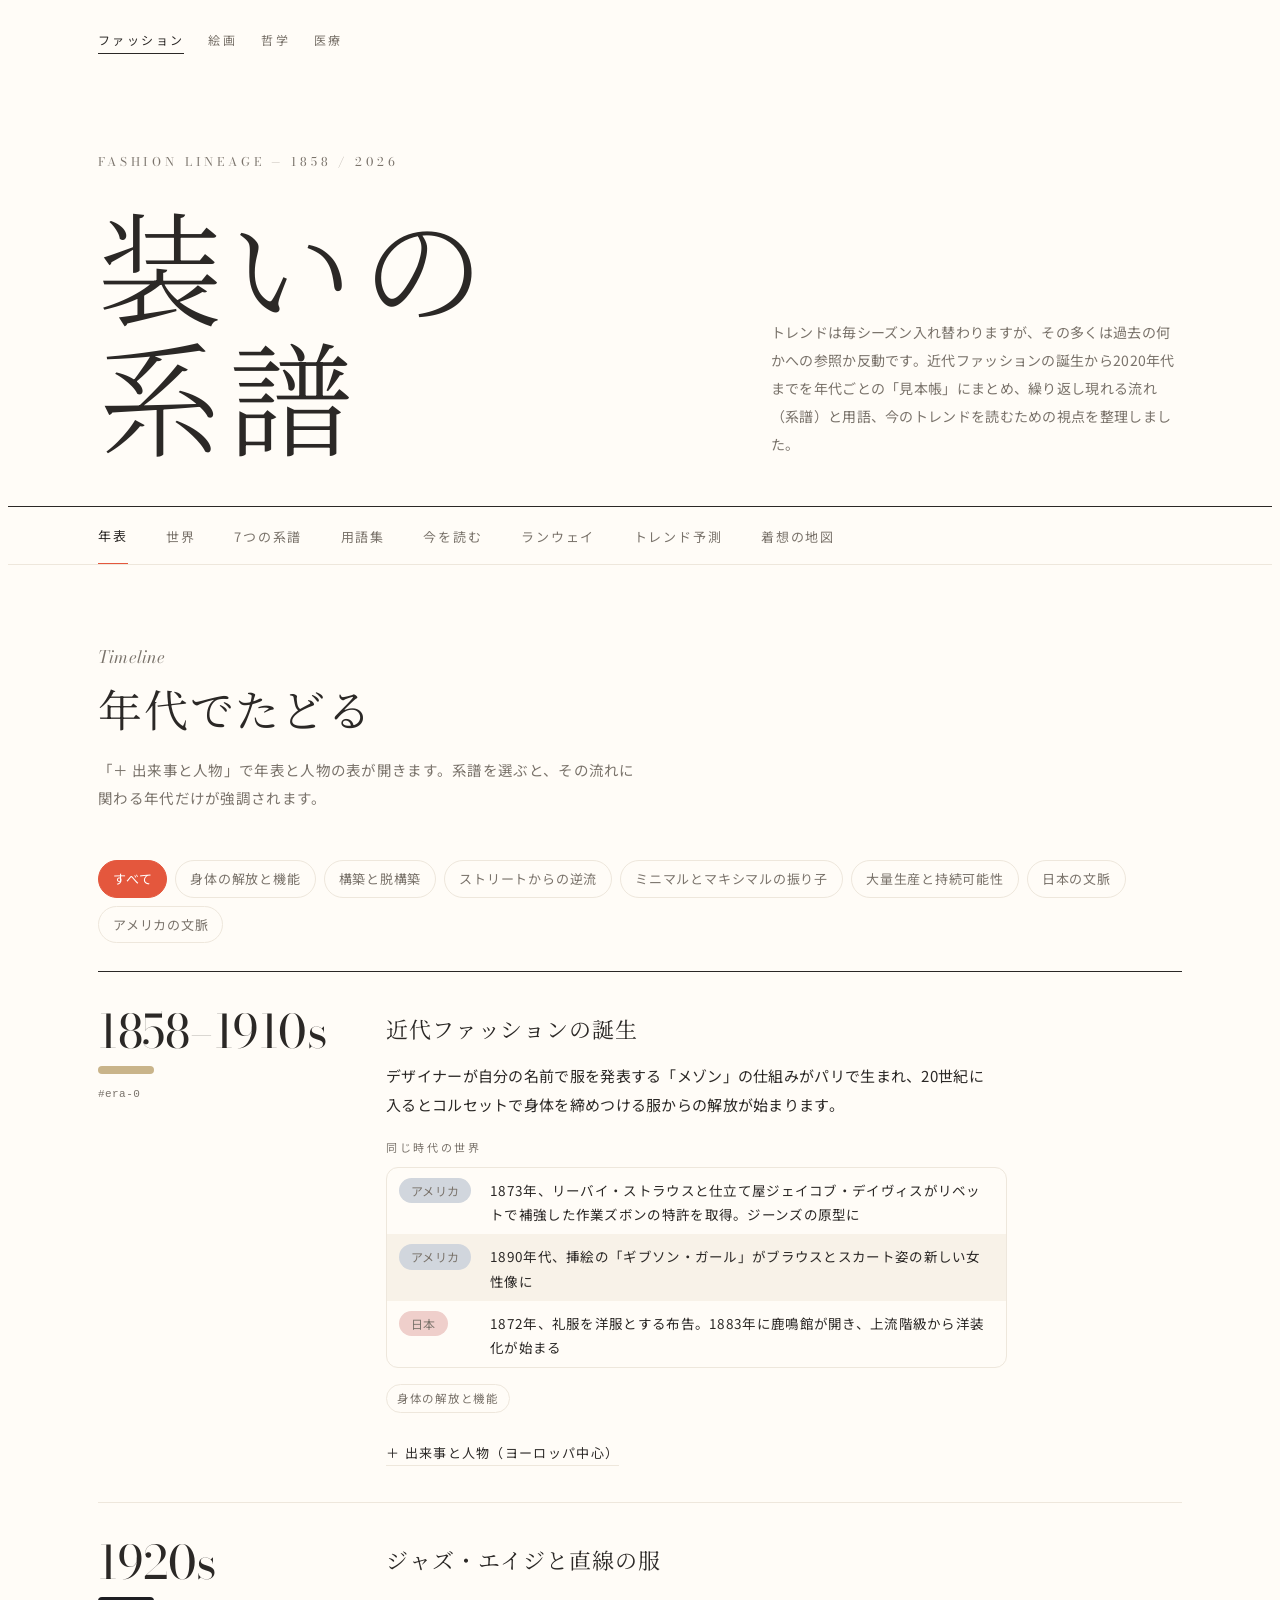
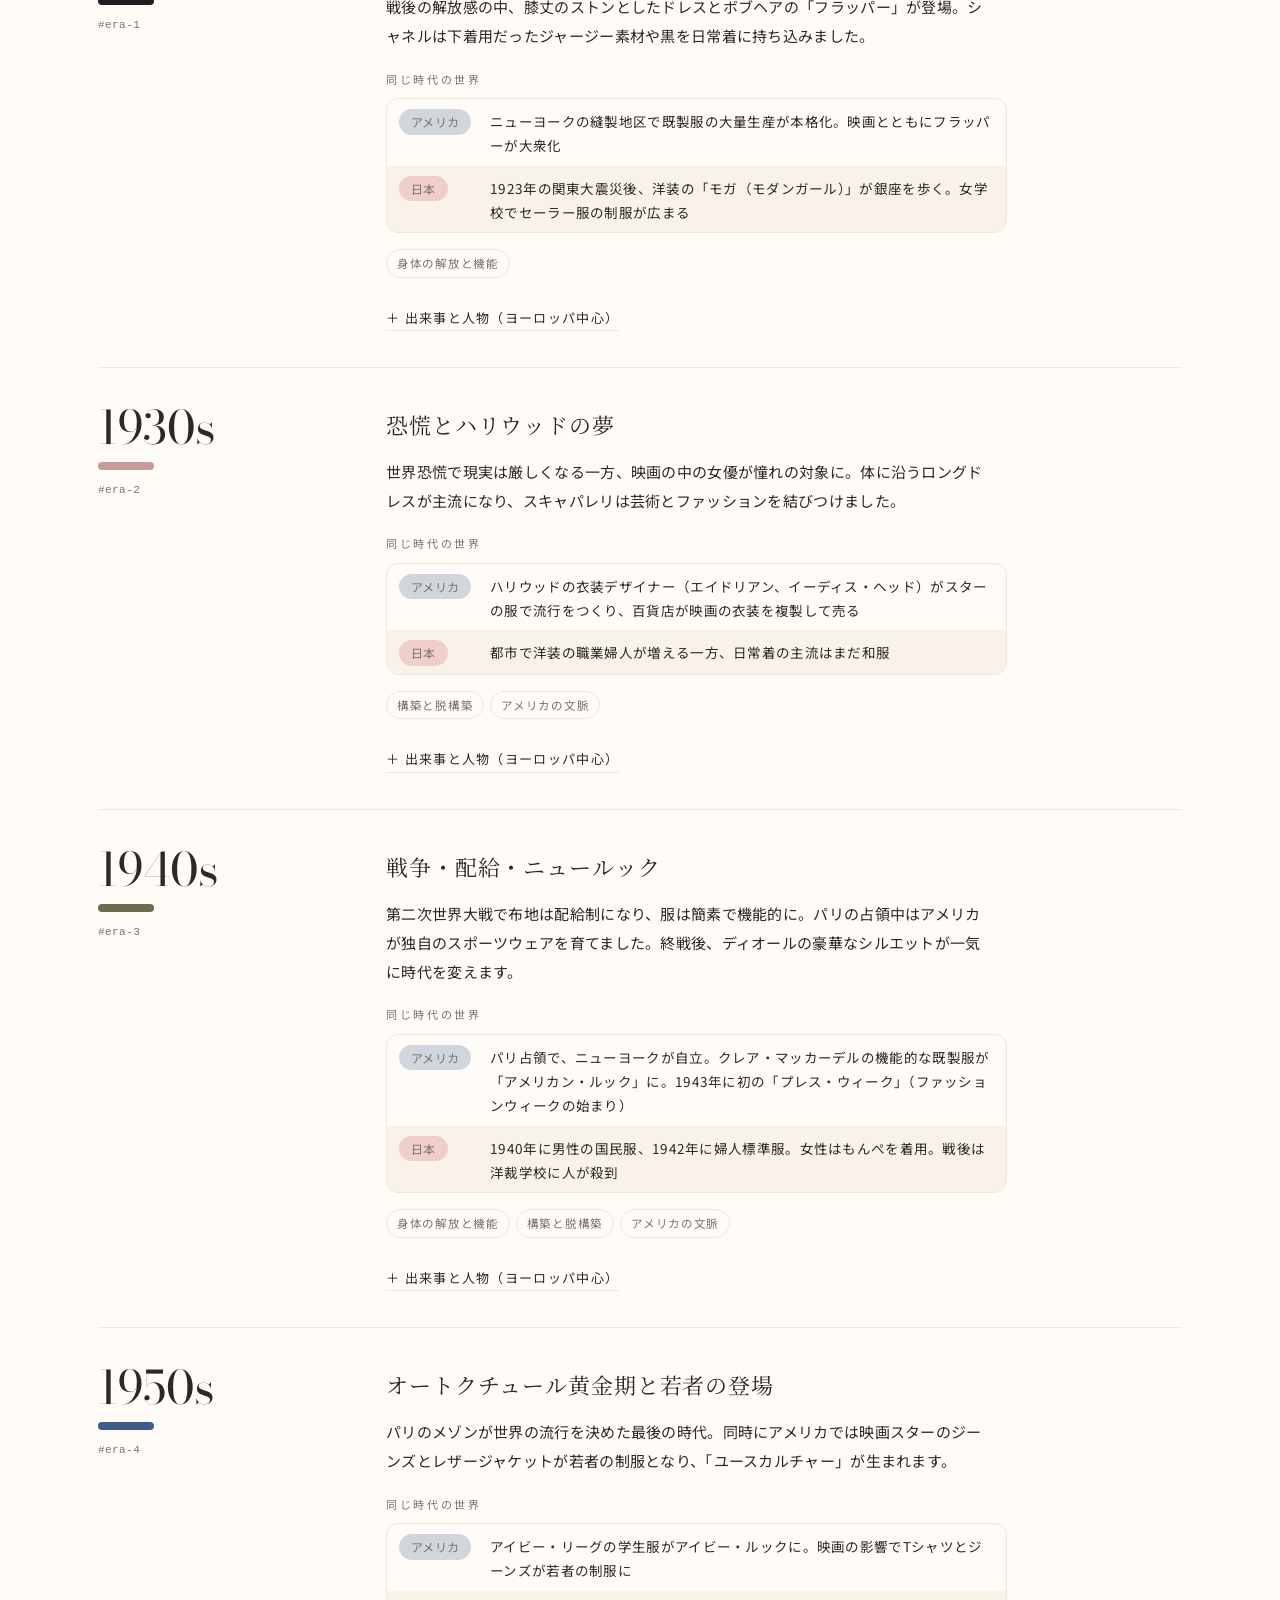
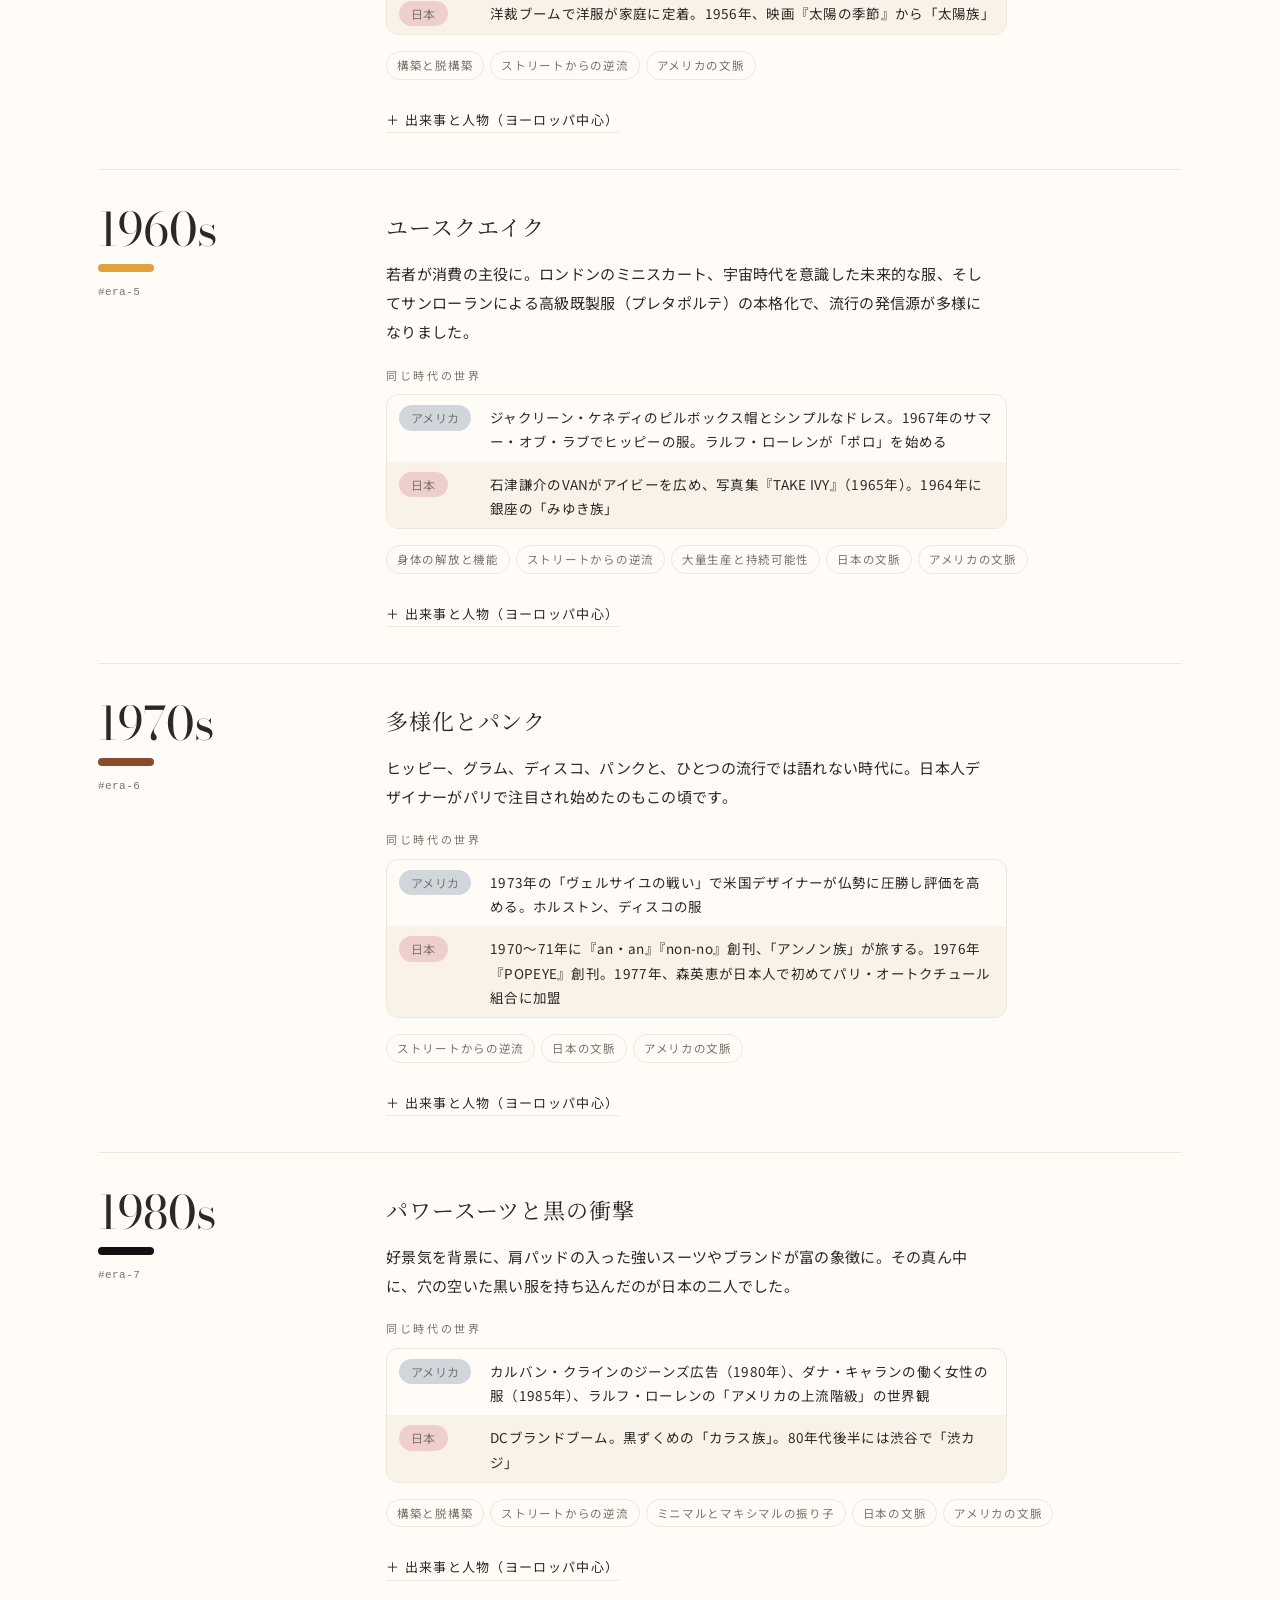
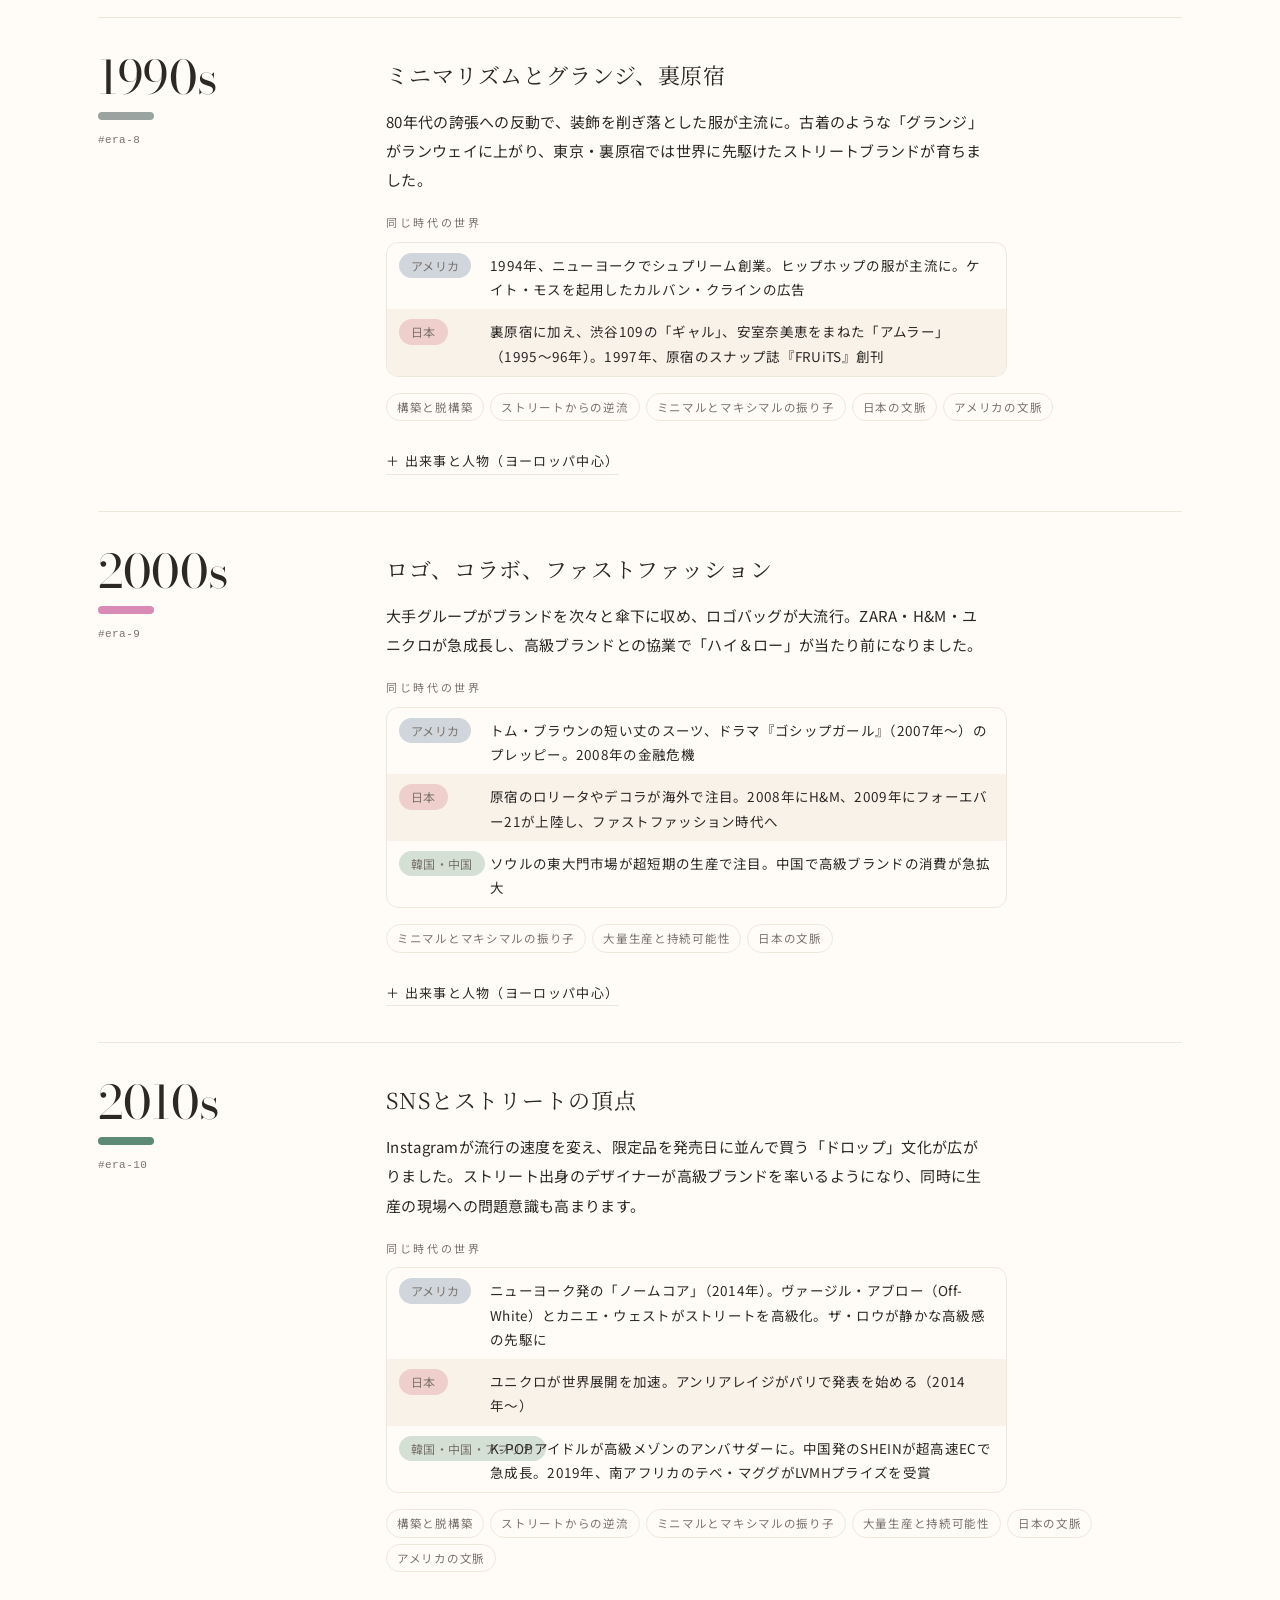
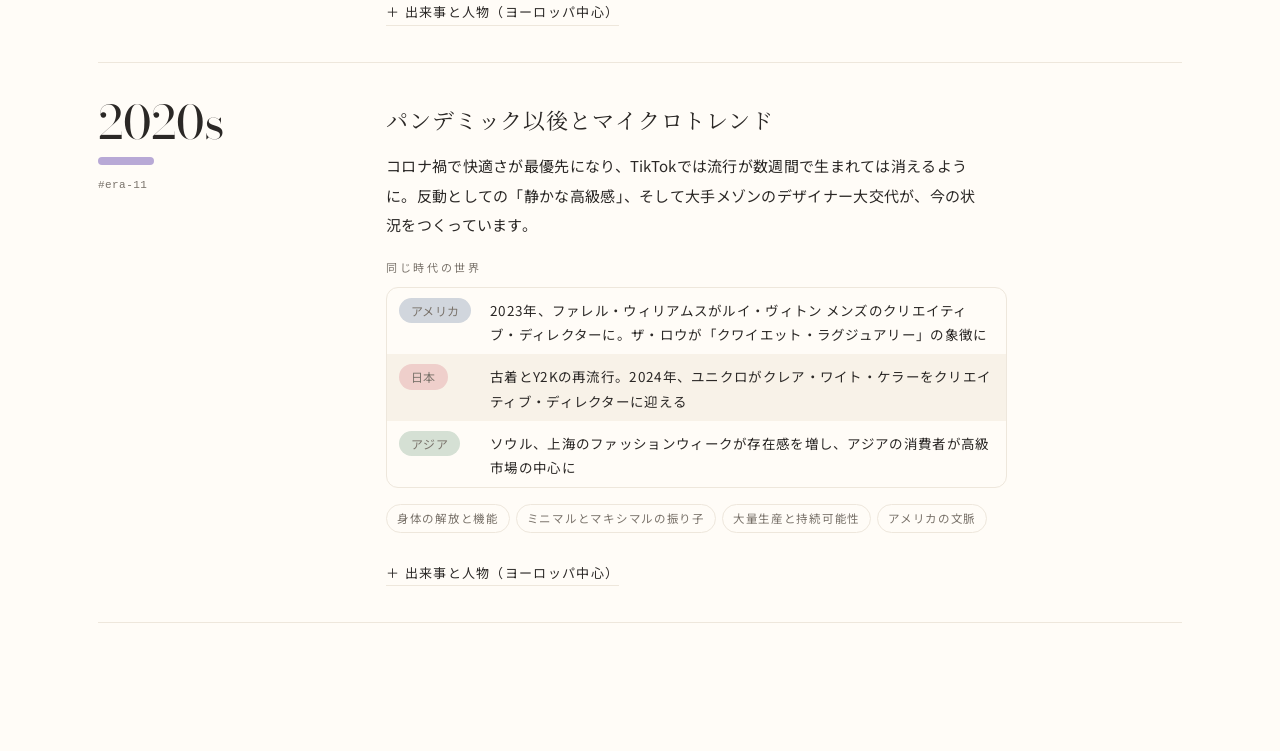
==== commit 28833c0b: "Add medicine page with special health examination deep dive - medicine.html: history of medicine, Ja" ====
--- a/index.html
+++ b/index.html
@@ -16,6 +16,7 @@
   <a href="index.html" aria-current="page">ファッション</a>
   <a href="painting.html">絵画</a>
   <a href="philosophy.html">哲学</a>
+  <a href="medicine.html">医療</a>
 </nav>
 
 <header class="hero wrap">
@@ -125,7 +126,7 @@
   <section id="runway" data-panel hidden>
     <span class="kicker">Runway</span>
     <h2>主要ブランドのランウェイ 2021–2026</h2>
-    <p class="lead">ここ5年ほどの主要メゾンのショーを、デザイナーの交代と代表的なコレクションでたどります。ランウェイは「誰が率いているか」で読むのが近道です。</p>
+    <p class="lead">ここ5年ほどの主要メゾンに、日本とアメリカのブランドを加えたショーを、デザイナーの交代と代表的なコレクションでたどります。ランウェイは「誰が率いているか」で読むのが近道です。</p>
     <div class="seasonkey">
       <span><b>SS27</b>2027年春夏。2026年9〜10月に発表</span>
       <span><b>FW26 / AW26</b>2026年秋冬。2026年2〜3月に発表</span>
@@ -734,6 +735,110 @@
     pro:"The Impressionは9.2点。単独メンズも9点で、スタイリングは10点でした。",
     src:[["The Impression（英語）","https://theimpression.com/?p=12040906"],["The Impression メンズ（英語）","https://theimpression.com/celine-spring-2027-mens-fashion-show-review/"],["WWD（英語）","https://wwd.com/fashion-news/fashion-features/paris-fashion-week-spring-2027-skirts-femininity-trends-1239333120/"]],
     ph:VR("spring-2027-ready-to-wear","celine")}
+  ]},
+ {n:"COMME des GARÇONS", jp:"コム デ ギャルソン", cd:"川久保玲（1969〜）", region:"日本",
+  line:[["1969–","川久保玲",1]],
+  read:"「服とは何か」を毎シーズン問い直すブランドです。売るための服より、概念を形にした「服ではないもの」のショーで知られ、1981年のパリ進出以来、川久保玲が自らデザインを続けています。",
+  shows:[
+   {s:"SS26", d:"2025年10月・パリ", t:"粗い布と彫刻的なコート", sil:"volume", pal:["#B22A2A","#C8B08A","#2A2A2A"],
+    pts:[["ルック","赤いコラム（円柱）形のドレスの上に、彫刻のようなベージュのコート。麻袋のような粗い布のドレスに、裁ち切りのフリル。"],["方向性","整った美しさより、素材の粗さや未完成の形をそのまま見せる川久保らしいシーズンです。"]],
+    con:"このシーズンについて、主要メディアの詳しい批評は確認できませんでした。",
+    src:[["NOWFASHION（写真・英語）","https://nowfashion.com/comme-des-garcons-ready-to-wear-spring-summer-2026-paris.md"]]},
+   {s:"FW26", d:"2026年3月7日・パリ14区の廃工場", t:"黒へのオマージュ", sil:"volume", pal:["#111111","#F2F2F2","#E85A9A"],
+    pts:[["会場","市の中心から離れた14区の、使われなくなった工場。"],["色","ほぼ全ルックが黒。音楽が止まった静寂の中、鮮やかなピンクだけの6ルックが続きました。"],["形","キルティングで膨らませた黒の重なり、フリルで彫刻のように立ち上がるヘッドピース。"],["テーマ","ショーノートは「黒へのオマージュ」。1980年代の「黒の衝撃」を思い出させる構成です。"]],
+    pro:"その日のハイライトに挙げる声が多く、服を哲学的な問いとして扱う姿勢が改めて評価されました。",
+    src:[["W Department（英語）","https://wdepartment.com/the-library/report-from-paris-womens-fashion-week-fall-winter-2026/"],["Sudden Chic（英語）","https://www.suddenchic.com/?p=6602"],["NOWFASHION（写真・英語）","https://nowfashion.com/comme-des-garcons-ready-to-wear-fall-winter-2026-paris.md"]]},
+   {s:"SS27", d:"2026年10月3日・パリ", t:"王室の生活と日常がひとつになるとき", sil:"volume", pal:["#3A5A8A","#B22A2A","#D8D0C0"],
+    pts:[["テーマ","ショー後に配られた言葉は「王室の生活と日常がひとつになるとき」。王族の装いとふだん着の掛け合わせです。"],["王冠","ほぼ全員が背の高い布の王冠をかぶり、終盤は銀色のホイルのドームに変わりました。"],["デニム","デニム、キルティング、赤のディテールを、詰め物で大きく膨らませた量感に。裾を引きずる極太のジーンズも。"]],
+    pro:"デニムを「王の扱い」にしたと評され、日常着を儀式の服に変える手つきが話題になりました。",
+    src:[["The Impression（英語）","https://theimpression.com/comme-des-garcons-spring-2027-fashion-show-review/"],["AnOther（英語）","https://www.anothermag.com/fashion-beauty/17556/comme-des-garcons-spring-summer-2027-ss27-review-rei-kawakubo-denim"],["WWD（英語）","https://wwd.com/runway/spring-2027/paris/comme-des-garcons/review/"]]}
+  ]},
+ {n:"SACAI", jp:"サカイ", cd:"阿部千登勢（1999〜）", region:"日本",
+  line:[["1999–","阿部千登勢",1]],
+  read:"異なる服を一着につなぎ合わせる「ハイブリッド」がブランドの核です。阿部千登勢はコム デ ギャルソン出身で、ナイキやカーハート WIP とのコラボでも知られます。",
+  shows:[
+   {s:"SS26", d:"2025年10月・パリ（自社アトリエ）", t:"未完成のテーラリング", sil:"suit", pal:["#F2F0EA","#6B5A3A","#1A1A1A"],
+    pts:[["会場","パリの自社アトリエに客を招いて発表。"],["ハイブリッド","カーゴパンツが折り上がってスカートに、タキシードのパンツが繭のようなケープに。片袖のトップス、肩から吊るしたパンツ。"],["コラボ","カーハート WIP のワークウェア、J.M. ウエストンの革、アーティストのジェフ・マクフェトリッジの文字グラフィック。"],["最初のルック","シンプルな白いTシャツのドレス。"]],
+    pro:"縫い目を見せた「未完成のテーラリング」が今季の気分をつくったと報じられました。",
+    src:[["The Fashionography（英語）","https://thefashionography.com/fashion/collections/sacai-spring-2026-turns-classics-into-sculptural-hybrids/"],["Hypebeast（ドイツ語）","https://hypebeast.com/de/2025/10/sacai-spring-summer-2026-paris-fashion-week-womenswear-runway"]]},
+   {s:"FW26", d:"2026年1月・カロー・デュ・タンプル（パリ）", t:"壊したあとに組み直す", sil:"coat", pal:["#2A2A2A","#8A6A4F","#C8B8A0"],
+    pts:[["着想","ボクシング。破壊のあとの再構築がテーマです。"],["キーピース","スカートとパンツを一体にした「スカート・トラウザー」。"],["素材","フェイクファー、レザー、スエードを細かく重ねたレイヤード。"]],
+    pro:"「よく指揮された混沌」と評され、規範から外れる服をつくりたいという阿部の言葉が紹介されました。",
+    con:"1月のメンズ中心のショーです。3月の女性服については詳しい報道を確認できませんでした。",
+    src:[["Numéro（英語）","https://numero.com/en/fashion/fashion-week-en/a-well-conducted-chaos-at-the-sacai-show/"]]},
+   {s:"SS27", d:"2026年9〜10月・パリ", t:"構造と弱さ", sil:"slip", pal:["#E8D8C8","#C8A060","#2A2A2A"],
+    pts:[["テーマ","人間の複雑さと個人の変化を、ハイブリッド、だまし絵、意図的な裂け目で表現。"],["素材","だまし絵のファーとスパンコール、オーガンザのベール、継ぎ合わせた革。"],["シルエット","構造、もろさ、女性らしさがシルエットを決めるシーズン。"]],
+    pro:"いつもより個人的で、テーマ性のあるショーと受け止められました。",
+    src:[["The Impression（英語）","https://theimpression.com/sacai-spring-2027-fashion-show-review/"],["L'Officiel USA（英語）","https://www.lofficielusa.com/fashion-week/sacai-spring-summer-2027-paris-fashion-week-runway-images-review"]]}
+  ]},
+ {n:"JUNYA WATANABE", jp:"ジュンヤ ワタナベ", cd:"渡辺淳弥（1992〜）", region:"日本",
+  line:[["1992–","渡辺淳弥",1]],
+  read:"コム デ ギャルソンの傘下で1992年に始まったブランドです。テクノロジー素材、リメイク、デニムやワークウェアのブランドとのコラボで、毎シーズン一つの技法を突き詰めます。",
+  shows:[
+   {s:"SS26", d:"2025年10月・パリ", t:"日常から生まれる非日常のアート", sil:"volume", pal:["#1A1A1A","#E8E2D8","#C8A060"],
+    pts:[["テーマ","「日常から生まれる非日常のアート」。"],["素材の変換","日傘がサンドレスに、フォークやナイフがクチュールの装飾に。グラス、下着、ボクシンググローブまで服の素材に。"],["足元","ニューバランスとのコラボ。"]],
+    pro:"驚きとスタイリングは10点中8点と高評価でした。",
+    con:"職人技は5点、店頭での売りやすさは4点。アート好きにしか届かないのでは、という指摘もありました。",
+    src:[["The Impression（英語）","https://theimpression.com/junya-watanabe-spring-2026-fashion-show-review/"],["A Shaded View on Fashion（英語）","https://ashadedviewonfashion.com/?p=372253"],["Hypebeast（ドイツ語）","https://hypebeast.com/de/2025/10/junya-watanabe-spring-summer-2026-paris-fashion-week-womenswear-runway"]]},
+   {s:"FW26", d:"2026年3月・パリ", t:"アッサンブラージュ・クチュール", sil:"gown", pal:["#C8C8C8","#C8A040","#1A1A1A"],
+    pts:[["テーマ","招待状には「アッサンブラージュ（寄せ集め）・クチュールの芸術」。"],["素材","手袋、プラスチックのヘルメットの部品、バッグを組み合わせてドレスに。遭難者用の金銀の保温シートのような肩の大きなドレスも。"],["演出","ガレージの一角、市松模様の床と椅子が一脚。オープニングはイリーナ・シェイク。"]],
+    pro:"驚きは10点中8点。晴れた土曜の朝に業界を驚かせたと報じられました。",
+    src:[["The Impression（英語）","https://theimpression.com/?p=11891391"],["Sudden Chic（英語）","https://www.suddenchic.com/?p=6602"],["Achtung Mode（英語）","https://dev.achtung-mode.com/?p=51930"]]},
+   {s:"SS27", d:"2026年9〜10月・パリ", t:"きらめきと黒いレース", sil:"gown", pal:["#D8D8E8","#1A1A1A","#E8A0C0"],
+    pts:[["前半","クリスタルのフリンジとスタッズで全身をきらめかせたルック。"],["後半","黒いレースとクリノリンの裾のエドワード朝風。"],["メッセージ","「クワイエット・ラグジュアリーは終わった」と読まれました。"]],
+    pro:"とんでもなく、そして徹底して楽しいと評価され、総合8.3点でした。",
+    con:"多様なキャストにカラフルな大きなアフロのかつらを着けた演出は、議論を呼ぶ危うさもあると指摘されました。",
+    src:[["WWD（英語）","https://wwd.com/runway/spring-2027/paris/junya-watanabe/review/"],["The Impression（英語）","https://theimpression.com/junya-watanabe-spring-2027-fashion-show/"]]}
+  ]},
+ {n:"THE ROW", jp:"ザ・ロウ", cd:"メアリー＝ケイト＆アシュレー・オルセン（2006〜）", region:"アメリカ",
+  line:[["2006–","メアリー＝ケイト・オルセン、アシュレー・オルセン",1]],
+  read:"ロゴを出さず、素材と仕立てで勝負するニューヨーク発のブランドです。ショーの撮影を禁止するなど、SNSの時代にあえて「見せない」ことで価値を高め、クワイエット・ラグジュアリーの象徴になりました。現在はパリで発表しています。",
+  shows:[
+   {s:"SS26", d:"2025年秋・パリ", t:"1920年代への控えめな目配せ", sil:"suit", pal:["#F2F0EA","#1A1A1A","#A88A60"],
+    pts:[["参照","ヴィンテージのブローチやブルマーに、1920年代への目配せ。"],["色","白、黒、土の色に抑えたパレット。"],["スタイリング","カントリークラブ風のくつろいだ服に、鋭いパンプスとリブソックス。"]],
+    con:"撮影が制限されることもあり、このシーズンの報道は少なく、個人のレビューが中心です。",
+    src:[["Neela Mahooja（Substack・英語）","https://neelamahooja.substack.com/p/the-row-spring-2026-review"]]},
+   {s:"FW26", d:"2026年3月・パリ", t:"撮影禁止のプレゼンテーション", sil:"coat", pal:["#2A2A2A","#6A6A6A","#E8E0D0"],
+    pts:[["形式","写真撮影は禁止。服は会場で見るものとして発表されました。"],["服","肩にボリュームのあるコート、鋭く裁断したウールのパンツ、グレーと黒のカシミア。"],["質感","裁ち切りのオーガンザ、ほつれたベルベット、重ねたシフォンで、わざと「未完成」に見せる仕上げ。"]],
+    con:"写真がないため、詳しい批評は限られています。",
+    src:[["Otto di San Pietro（英語）","https://ottodisanpietro.com/blogs/editorial/the-row-moncler-and-the-essence-of-the-season"]]},
+   {s:"SS27", d:"2026年9月30日・パリ", t:"ボヘミアン・ラプソディ", sil:"slip", pal:["#E8DCC0","#1A1A1A","#B8603A"],
+    pts:[["テーマ","WWDは「ボヘミアン・ラプソディ」と題し、1960〜70年代の「ヒッピー・トレイル」への旅と表現しました。"],["手仕事","かぎ針編み、フリンジ、ビーズの重ね、花柄やマドラスチェック。"],["定番","テーラリングとレインコートの軸はそのまま。39ルック、色は黒・白・砂色。"]],
+    pro:"手仕事が加わり、抑制のきいたブランドの言葉がより個人的になったと評価されました。",
+    con:"旅のテーマはビーズやベルト、サンダルなど小物に頼っていて、服そのものは例年と変わらないという指摘も。",
+    src:[["WWD（英語）","https://wwd.com/runway/spring-2027/paris/the-row/review/"],["New York Style Guide（英語）","https://newyorkstyleguide.com/the-row-spring-2027-ready-to-wear-collection/"],["Who What Wear（英語）","https://www.whowhatwear.com/fashion/runway/the-row-paris-fashion-week-spring-summer-2027"]]}
+  ]},
+ {n:"MARC JACOBS", jp:"マーク ジェイコブス", cd:"マーク・ジェイコブス（1984〜）", region:"アメリカ",
+  line:[["1984–","マーク・ジェイコブス",1]],
+  read:"ニューヨークを代表するデザイナーです。1990年代のグランジ、ルイ・ヴィトン（1997〜2013年）を経て、近年は公式日程の外で開く、数分で終わる短いショーで話題を集めています。",
+  shows:[
+   {s:"SS26", d:"パーク・アヴェニュー・アーモリー（ニューヨーク）", t:"着られる服への回帰", sil:"midi", pal:["#8A7A60","#C8C0B0","#1A1A1A"],
+    pts:[["参照","自身の1993年のペリー・エリスでのグランジ・コレクション、ヘルムート・ラング、プラダ、1960年代のサンローランのクチュール。"],["服","ローライズのチェックのスカートとグレージュのニット、縮めたボタンダウンシャツに細いベルト、大きな革のショルダーバッグ、すっきりしたコートドレス。"]],
+    pro:"近年でいちばん親しみやすく、「この20年で最高かもしれない」という声もあり、復調と評されました。",
+    src:[["W Magazine（英語）","https://www.wmagazine.com/fashion/marc-jacobs-spring-2026-runway-show-photos"],["10 Magazine（英語）","https://usa.10magazine.com/marc-jacobs-ss-2026/"],["theFashionSpot（英語）","https://www.thefashionspot.com/?p=930214"]]},
+   {s:"SS27", d:"2026年6月29日・ニューヨーク公共図書館", t:"感謝（Gratitude）", sil:"mini", pal:["#B22A3A","#E8B8D0","#2A5A8A"],
+    pts:[["形式","午後7時30分ちょうどに始まり、31ルックをきっかり4分で見せ、フィナーレなし。"],["色","透けるスカートから深紅のタイツがのぞき、明るいパステルと深い宝石の色をぶつけ合わせました。"],["参照","シャネルの1993年春夏、ジュンヤ ワタナベの1996年春夏、プラダの2007年春夏、自身のルイ・ヴィトン2009年春夏。"],["背景","ブランドの所有がLVMHから移る時期と重なりました。新しい所有者については報道によって説明が異なります。"]],
+    pro:"色の使い方が称賛され、前シーズンの箱型から体に沿う形への変化も指摘されました。",
+    con:"ファンの掲示板では「演出ばかりで中身がない」という厳しい声もありました。",
+    src:[["WWD（英語）","https://wwd.com/runway/spring-2027/new-york/marc-jacobs/review/"],["W Magazine（英語）","https://www.wmagazine.com/fashion/marc-jacobs-spring-2027-runway-photos"],["theFashionSpot（英語）","https://www.thefashionspot.com/runway-news/958922-forum-members-review-the-all-stunts-no-substance-marc-jacobs-spring-2027-collection/"]]}
+  ]},
+ {n:"THOM BROWNE", jp:"トム ブラウン", cd:"トム・ブラウン（2001〜）", region:"アメリカ",
+  line:[["2001–","トム・ブラウン",1]],
+  read:"丈の短いグレーのスーツと赤・白・青のストライプがトレードマークです。毎回、演劇のようなショーで知られ、2023年からアメリカ・ファッションデザイナー協議会（CFDA）の会長を務めています。",
+  shows:[
+   {s:"SS26", d:"2025年10月6日・オテル・ポッツォ・ディ・ボルゴ（パリ）", t:"未知との遭遇", sil:"suit", pal:["#8A8A8A","#C8C8D8","#B22A2A"],
+    pts:[["会場","カール・ラガーフェルドがかつて住んだ邸宅。"],["演出","映画『未知との遭遇』の音楽で、宇宙人が地上に降り立つ設定。"],["服","袖が6本あるグレーフランネルのスーツ、体に張りつく銀色の透けるトップス、厚底ブーツ。寄宿学校の制服にはまった宇宙人、と評されました。"]],
+    pro:"驚きは10点中8点、職人技は9点。物語の強さが評価されました。",
+    con:"確立したシルエットの繰り返しになる危うさも指摘されました。",
+    src:[["The Impression（英語）","https://theimpression.com/thom-browne-spring-2026-fashion-show-review/"],["Numéro（英語）","https://numero.com/en/fashion/fashion-week-en/the-day-aliens-invaded-the-thom-browne-show/"]]},
+   {s:"FW26", d:"2026年2月6日・レジオン・オブ・オナー美術館（サンフランシスコ）", t:"神曲とスーパーボウル", sil:"coat", pal:["#7A7A7A","#2A2A2A","#C8B8A0"],
+    pts:[["会場","スーパーボウルの週末にサンフランシスコで開催。いつものパリやニューヨークを離れました。"],["演出","ロダンの彫刻「三つの影」の下を歩き、俳優ヤーヤ・アブドゥル＝マティーン2世がダンテ『神曲』地獄篇を朗読。"],["服","実験的なグレースーツから「本物の服」と本人が呼ぶ古典的な仕立てへ回帰。冬のナンタケット島を思わせるサメ柄やクリケットセーターも。"],["フィナーレ","ビーズ刺繍のグレーのチュールのトレンチ（女性）と、ボイルドウールのチェスターフィールド・ケープ（男性）。"]],
+    src:[["Flaunt（英語）","https://www.flaunt.com/post/thom-browne-fall-2026"],["DM Fashion Book（英語）","https://dmfashionbook.com/thom-browne-brings-fall-2026-tailoring-back-to-its-roots-at-san-francisco-gq-bowl-show/"]]},
+   {s:"SS27", d:"2026年9月・ザ・シェッド（ニューヨーク）", t:"虫たちの庭", sil:"suit", pal:["#6B8A4A","#8A8A8A","#E8E2D8"],
+    pts:[["演出","いも虫に扮したモデルが登場し、ランウェイ中央のさなぎに入る。映画『バグズ・ライフ』を思わせる構成です。"],["服","トンボ、アリ、いも虫、蛾、ハエ、甲虫のモチーフをあしらったテーラリング。透けるダンススカートと解剖図のようなボディスーツ。"]],
+    pro:"総合9.1点と高く評価されました。",
+    con:"季節ごとに言葉を作り直すデザイナーではない、という見方も添えられています。",
+    src:[["WWD（英語）","https://wwd.com/runway/spring-2027/new-york/thom-browne/review/"],["The Impression（英語）","https://theimpression.com/thom-browne-spring-2027-fashion-show-review/"]]}
   ]}
 ];
 
@@ -1104,7 +1209,9 @@
 
 let brandIdx = 0;
 function renderBrand(){
-  $("#brandbar").innerHTML = BRANDS.map((b,i) => `<button class="chip" data-b="${i}" aria-pressed="${i===brandIdx}">${b.jp}</button>`).join("");
+  // 地域ごとにまとめて並べる（region 未指定はヨーロッパ）
+  $("#brandbar").innerHTML = ["ヨーロッパ","日本","アメリカ"].map(r => `<div class="bgroup"><span class="blabel">${r}</span><div class="bchips">${
+    BRANDS.map((b,i) => (b.region || "ヨーロッパ") === r ? `<button class="chip" data-b="${i}" aria-pressed="${i===brandIdx}">${b.jp}</button>` : "").join("")}</div></div>`).join("");
   const b = BRANDS[brandIdx];
   $("#brand").innerHTML = `
    <div class="brand-head"><h3>${b.n}</h3><div class="now-cd">現在のデザイナー：<b>${b.cd}</b></div></div>
--- a/site.css
+++ b/site.css
@@ -510,3 +510,137 @@
 @media (max-width:760px){
   .world-kv div{grid-template-columns:1fr;gap:4px}
 }
+.brandbar{flex-direction:column;gap:10px}
+.bgroup{display:flex;flex-wrap:wrap;align-items:center;gap:8px}
+.blabel{font-size:11px;letter-spacing:.2em;color:var(--sub);width:6.5em;flex:none}
+@media (max-width:760px){ .blabel{width:100%} }
+.bgroup{display:grid;grid-template-columns:6.5em minmax(0,1fr);align-items:start}
+.blabel{padding-top:8px}
+.bchips{display:flex;flex-wrap:wrap;gap:8px}
+@media (max-width:760px){ .bgroup{grid-template-columns:1fr;gap:6px} .blabel{padding-top:0} }
+
+/* ===== 専用ページ（画家・名著） ===== */
+.detail-page main{padding-top:24px}
+.detail-page .back{display:inline-block;margin:8px 0 24px}
+.dp-hero{display:flex;gap:28px;align-items:center;flex-wrap:wrap;margin-bottom:22px}
+.dp-hero h1{font-family:var(--f-jserif);font-weight:400;font-size:clamp(34px,6vw,64px);line-height:1.2;letter-spacing:.04em;margin:4px 0 10px}
+.dp-hero .eyebrow{font-size:11px}
+.dp-meta{display:flex;flex-wrap:wrap;gap:6px 14px;align-items:center;font-size:13px;color:var(--sub);margin-top:6px}
+.portrait.big{width:150px;height:150px;box-shadow:0 0 0 6px #fff,0 0 0 8px color-mix(in srgb,var(--mc) 50%,#fff),0 18px 40px -20px rgba(0,0,0,.4)}
+.portrait.big span{font-size:56px}
+.dp-lead{font-family:var(--f-jserif);font-size:clamp(16px,1.9vw,19px);line-height:2;max-width:40em;margin:0 0 8px;padding:18px 22px;border-radius:18px;background:rgba(255,255,255,.75);border:1px solid var(--hair)}
+.dp-h{font-family:var(--f-jserif);font-weight:400;font-size:clamp(22px,2.6vw,28px);margin:56px 0 16px;display:flex;align-items:center;gap:12px}
+.dp-h::before{content:"";width:14px;height:14px;border-radius:50%;background:var(--mc,var(--ox));flex:none}
+ol.points{list-style:none;padding:0;margin:0;display:grid;grid-template-columns:repeat(auto-fit,minmax(220px,1fr));gap:12px;counter-reset:pt}
+ol.points li{counter-increment:pt;position:relative;padding:44px 18px 18px;border-radius:18px;background:color-mix(in srgb,var(--mc,var(--ox)) 13%,#fff);font-size:15px;line-height:1.8;font-weight:500}
+ol.points li::before{content:counter(pt);position:absolute;top:12px;left:16px;width:26px;height:26px;border-radius:50%;display:grid;place-items:center;background:var(--mc,var(--ox));color:#fff;font-family:var(--f-latin);font-size:15px;font-weight:400}
+.quotes{display:grid;gap:12px}
+.bigquote{margin:0;padding:26px 28px 22px;border-radius:20px;background:#fff;border:1px solid var(--hair);position:relative;overflow:hidden}
+.bigquote::before{content:"“";position:absolute;top:-28px;left:10px;font-family:var(--f-latin);font-size:130px;line-height:1;color:color-mix(in srgb,var(--mc,var(--ox)) 30%,#fff)}
+.bigquote blockquote{position:relative;margin:0;font-family:var(--f-jserif);font-size:clamp(18px,2.3vw,24px);line-height:1.8}
+.bigquote figcaption{margin-top:10px;font-size:12px;color:var(--sub)}
+.chart-wrap{overflow-x:auto;border-radius:18px;background:#fff;border:1px solid var(--hair);padding:12px 8px}
+.chart{display:block;width:100%;min-width:640px;height:auto}
+.chart .ax{font-family:var(--f-latin);font-size:13px;fill:var(--sub)}
+.chart .ax.brk{font-size:16px}
+.chart .rl{font-size:13px;fill:var(--ink)}
+.chart .rl.me{fill:var(--ox);font-weight:500}
+.chart .lg{font-size:13px;fill:var(--sub)}
+.chart .dot-ink{fill:var(--ink)} .chart .dot-mc{fill:var(--mc)}
+.chart .hit{cursor:pointer;transition:transform .15s}
+.chart .hit:hover{filter:brightness(1.1)}
+.tip{position:absolute;z-index:50;max-width:280px;padding:8px 12px;border-radius:10px;background:var(--ink);color:#fff;font-size:12.5px;line-height:1.6;pointer-events:none;box-shadow:0 8px 24px -12px rgba(0,0,0,.5)}
+.tip b{font-weight:500}
+.kind-w,.kind-l{display:inline-block;font-size:11px;padding:1px 8px;border-radius:999px}
+.kind-w{background:color-mix(in srgb,var(--mc) 25%,#fff)} .kind-l{background:var(--tint)}
+.tbl.timeline td:first-child{width:5em} .tbl.timeline td:nth-child(2){width:5em;white-space:nowrap;color:var(--sub)}
+.flowmap{display:grid;grid-template-columns:minmax(0,1fr) auto minmax(0,1fr) auto minmax(0,1fr);gap:10px;align-items:center;padding:20px;border-radius:18px;background:#fff;border:1px solid var(--hair)}
+.fcol{display:flex;flex-direction:column;gap:8px;align-items:stretch}
+.fnode{padding:10px 14px;border-radius:12px;background:var(--tint);font-size:14px;text-align:center;line-height:1.5}
+.fnode.me{background:var(--mc,var(--ox));color:#fff;font-family:var(--f-jserif);font-size:17px;padding:16px}
+.fnode.muted{color:var(--sub)}
+.farrow{font-size:26px;color:color-mix(in srgb,var(--mc,var(--ox)) 70%,#888)}
+.flowkey{display:grid;grid-template-columns:1fr 1fr 1fr;font-size:11.5px;color:var(--sub);text-align:center;margin-top:6px;letter-spacing:.1em}
+.pager{display:flex;justify-content:space-between;gap:12px;margin:64px 0 0;flex-wrap:wrap}
+.pager a{padding:10px 18px;border-radius:999px;border:1px solid var(--hair);background:#fff;text-decoration:none;font-size:14px}
+.pager a:hover{border-color:var(--mc,var(--ox))}
+.more-btn{align-self:flex-start;display:inline-block;padding:6px 16px;border-radius:999px;background:var(--ox);color:#fff !important;text-decoration:none;font-size:13px}
+.more-btn:hover{filter:brightness(1.08)}
+.book .more-btn{margin-top:2px}
+.artist h3 a{text-decoration:none}
+.cover{width:130px;aspect-ratio:3/4.2;border-radius:6px 14px 14px 6px;background:linear-gradient(135deg,var(--mc),color-mix(in srgb,var(--mc) 60%,#000));color:#fff;display:flex;flex-direction:column;justify-content:space-between;padding:16px 14px;box-shadow:inset 6px 0 0 rgba(0,0,0,.18),0 18px 40px -20px rgba(0,0,0,.5);font-family:var(--f-jserif)}
+.cover span{font-size:17px;line-height:1.5;writing-mode:vertical-rl;max-height:9em}
+.cover small{font-size:11px;opacity:.85}
+.stars{color:var(--ox);letter-spacing:.1em}.stars span{color:var(--hair)}
+.bk-links.big{margin:14px 0 0}
+.bk-links.big a{font-size:14px;padding:8px 16px}
+@media (max-width:760px){
+  .dp-hero{gap:18px}
+  .portrait.big{width:110px;height:110px}
+  .flowmap{grid-template-columns:1fr;padding:14px}
+  .farrow{transform:rotate(90deg);justify-self:center}
+  .flowkey{display:none}
+  .fcol::before{font-size:11px;color:var(--sub);letter-spacing:.1em;text-align:center}
+  .flowmap .fcol:first-child::before{content:"影響を受けた・前提"}
+  .flowmap .fcol:last-child::before{content:"影響を与えた"}
+  .cover{width:96px}
+}
+@media (max-width:960px){
+  .tbl.timeline tr{display:grid;grid-template-columns:3.6em auto minmax(0,1fr);gap:4px 10px;align-items:baseline;padding:8px 12px;margin-bottom:6px}
+  .tbl.timeline td{display:block;padding:0}
+  .tbl.timeline td::before{content:none}
+  .tbl.timeline td:nth-child(2){display:none}
+  .tbl.timeline td:first-child{width:auto}
+}
+
+/* ===== 医療ページ：清潔感のあるクリニックのテーマ ===== */
+.clinic{
+  --bg:#F7FBFA; --ink:#1F2E33; --sub:#5F7378; --hair:#DCE8E6; --tint:#EEF6F4; --ox:#1F8A8A;
+  background:radial-gradient(70vw 40vw at 100% 0%, rgba(31,138,138,.10), transparent 60%), radial-gradient(60vw 40vw at 0% 100%, rgba(90,106,168,.08), transparent 60%), var(--bg);
+  background-attachment:fixed;
+}
+.clinic .hero h1{font-weight:400;color:#145F63}
+.clinic .hero h1::after{content:"＋";display:inline-block;margin-left:.2em;color:var(--ox);font-size:.6em;vertical-align:.4em}
+.clinic nav.tabs{background:rgba(247,251,250,.9);-webkit-backdrop-filter:blur(8px);backdrop-filter:blur(8px)}
+.clinic section>h2{display:inline-block;padding:4px 18px;border-radius:999px;background:color-mix(in srgb,var(--ox) 12%,#fff)}
+.clinic .eras{border-top:0}
+.clinic .era.mv{border:1px solid var(--hair);border-left:6px solid var(--mc);border-radius:16px;padding:24px;margin-bottom:14px;background:#fff}
+.disclaimer{font-size:12.5px;color:#7A4A2A;background:#FFF5E8;border:1px solid #F2D9B8;border-radius:12px;padding:10px 14px;margin:0 0 32px;line-height:1.8}
+.callout{background:#fff;border:2px solid color-mix(in srgb,var(--ox) 40%,#fff);border-radius:16px;padding:16px 20px;font-size:14px;line-height:1.9;margin-bottom:16px}
+.callout b:first-child{display:inline-block;background:var(--ox);color:#fff;border-radius:999px;padding:1px 12px;font-size:12px;margin-right:8px;font-weight:500}
+.chk{display:inline-block;font-size:11px;padding:1px 9px;border-radius:999px;white-space:nowrap}
+.chk.ok{background:#E3F4EA;color:#1F6A3A}.chk.ng{background:#FFF1D6;color:#8A5A10}.chk.fix{background:#FCE4E0;color:#9A2E22}
+ol.steps{list-style:none;padding:0;margin:0;display:grid;grid-template-columns:repeat(auto-fill,minmax(170px,1fr));gap:12px;counter-reset:st}
+ol.steps li{counter-increment:st;position:relative;background:#fff;border:1px solid var(--hair);border-radius:16px;padding:40px 14px 14px;font-size:13px;line-height:1.7}
+ol.steps li::before{content:counter(st);position:absolute;top:10px;left:12px;width:24px;height:24px;border-radius:50%;background:var(--ox);color:#fff;display:grid;place-items:center;font-size:13px}
+ol.steps li::after{content:"→";position:absolute;top:10px;right:12px;color:color-mix(in srgb,var(--ox) 60%,#fff)}
+ol.steps li:last-child::after{content:"✓"}
+ol.steps b{display:block;font-size:14.5px;margin-bottom:2px}
+.cards{display:grid;grid-template-columns:repeat(auto-fill,minmax(240px,1fr));gap:12px}
+.card{background:#fff;border:1px solid var(--hair);border-radius:16px;padding:18px;position:relative}
+.card .num{display:grid;place-items:center;width:28px;height:28px;border-radius:50%;background:var(--ox);color:#fff;font-size:14px;margin-bottom:8px}
+.card h4{font-family:var(--f-jserif);font-size:17px;margin:0 0 6px}
+.card p{margin:0;font-size:13.5px;line-height:1.85}
+.hier{display:grid;gap:8px;margin-bottom:8px}
+.hl{display:grid;grid-template-columns:7em minmax(0,1fr) auto;gap:4px 14px;align-items:center;background:#fff;border:1px solid var(--hair);border-radius:14px;padding:12px 16px;margin-left:calc(var(--i) * 18px)}
+.hl b{display:inline-block;text-align:center;background:color-mix(in srgb,var(--ox) calc(70% - var(--i) * 14%),#fff);color:#fff;border-radius:999px;padding:2px 10px;font-weight:500;font-size:13px}
+.hl span{font-size:14px}.hl small{font-size:12px;color:var(--sub)}
+.rulecards{display:grid;grid-template-columns:repeat(auto-fill,minmax(340px,1fr));gap:16px}
+.rulecard{background:#fff;border:1px solid var(--hair);border-top:6px solid var(--mc);border-radius:16px;padding:20px;display:flex;flex-direction:column;gap:10px}
+.rulecard h4{font-family:var(--f-jserif);font-size:19px;margin:0}
+.rl-law{font-size:12px;color:var(--sub)}
+.rulecard p{margin:0;font-size:14px;line-height:1.85}
+.stats{display:grid;grid-template-columns:repeat(3,minmax(0,1fr));gap:12px}
+.stat{background:#fff;border:1px solid var(--hair);border-radius:18px;padding:18px 20px}
+.stat b{display:block;font-family:var(--f-latin);font-size:clamp(30px,4vw,44px);color:var(--ox);font-weight:400;line-height:1.1}
+.stat span{display:block;font-size:14px;margin-top:4px}.stat small{font-size:12px;color:var(--sub)}
+.hcost{background:#fff;border:1px solid var(--hair);border-radius:18px;padding:18px;display:grid;gap:8px;margin-bottom:12px}
+.hc-bar{display:flex;border-radius:10px;overflow:hidden;font-size:12px;line-height:1.3}
+.hc-bar span{padding:9px 8px;white-space:nowrap;overflow:hidden;text-overflow:ellipsis}
+.hc-all{background:#DCE8E6}.hc-3{background:#F2C6A0}.hc-ins{background:#EEF6F4;color:var(--sub)}
+.hc-cap{background:var(--ox);color:#fff;min-width:7.5em}.hc-back{background:#C8E6D6;min-width:8.5em}
+@media (max-width:760px){
+  .stats{grid-template-columns:1fr}
+  .hl{grid-template-columns:1fr;margin-left:calc(var(--i) * 8px)}
+  .rulecards{grid-template-columns:1fr}
+}
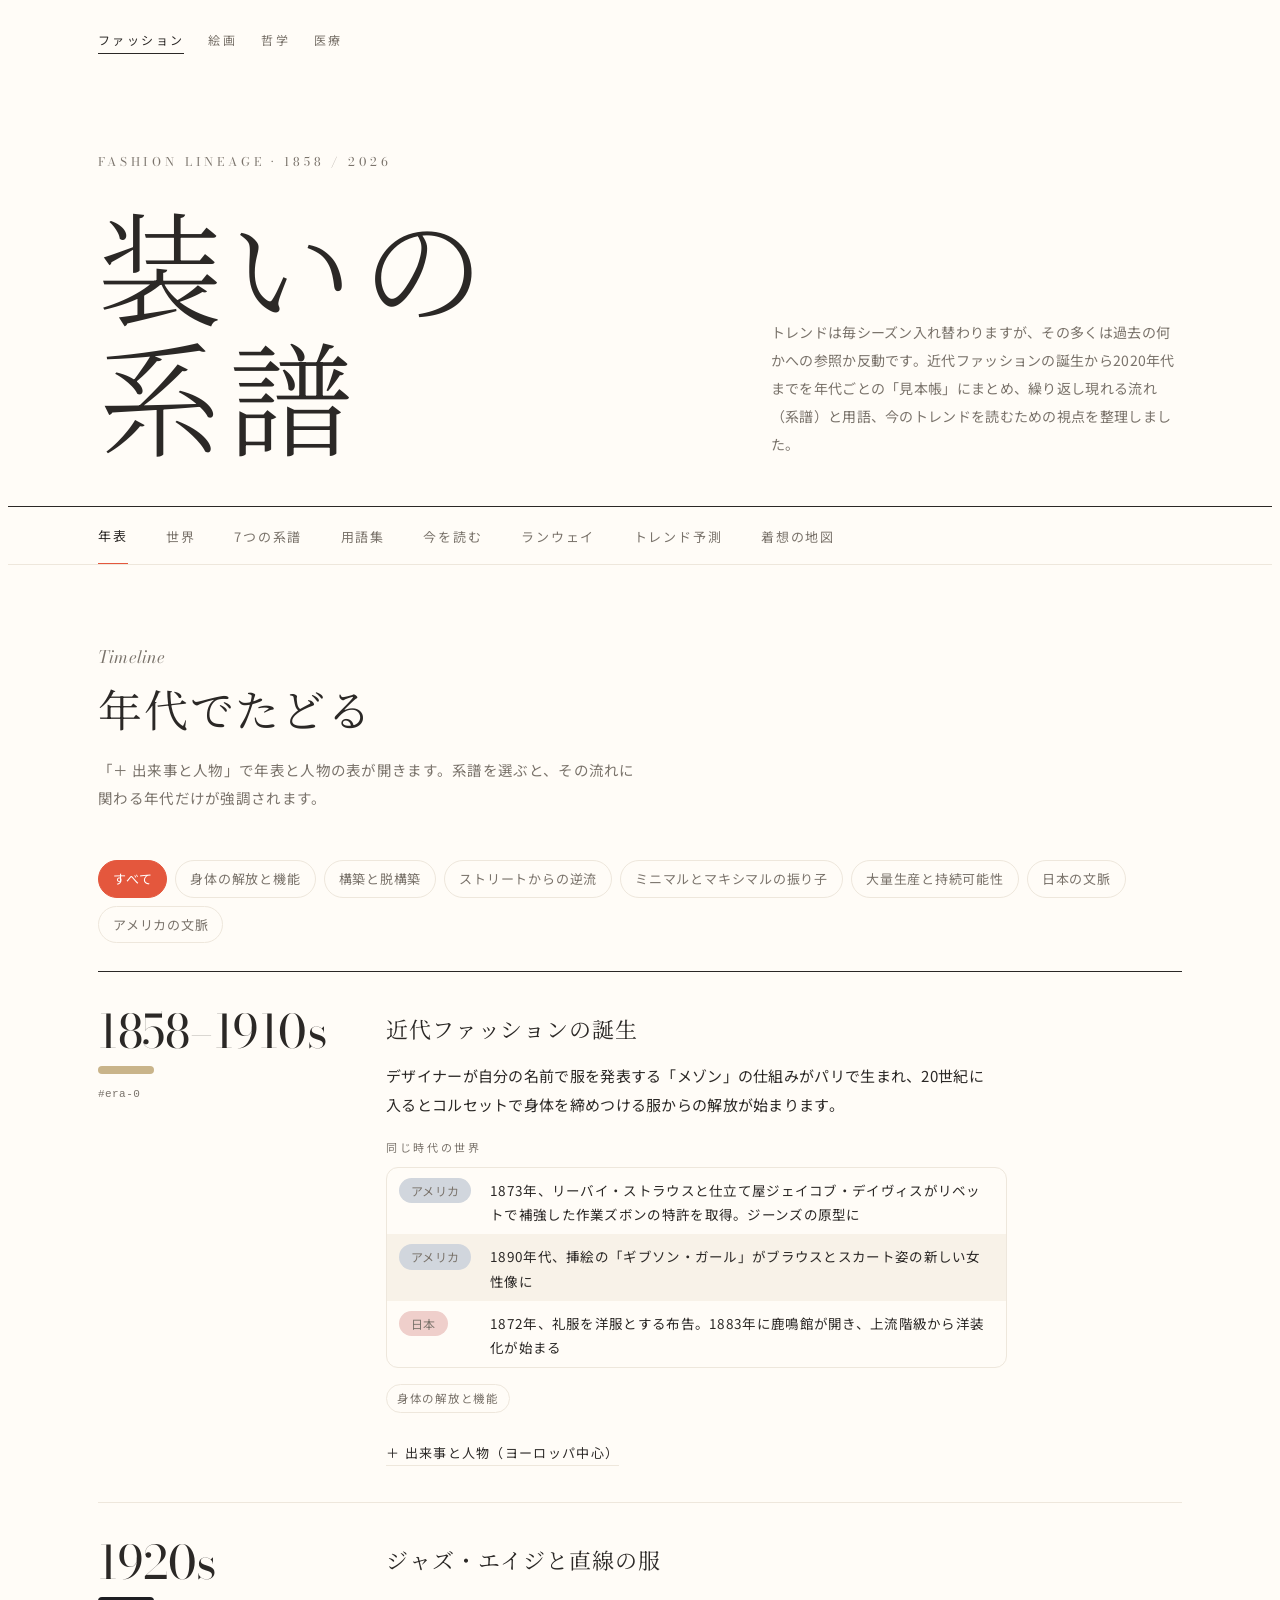
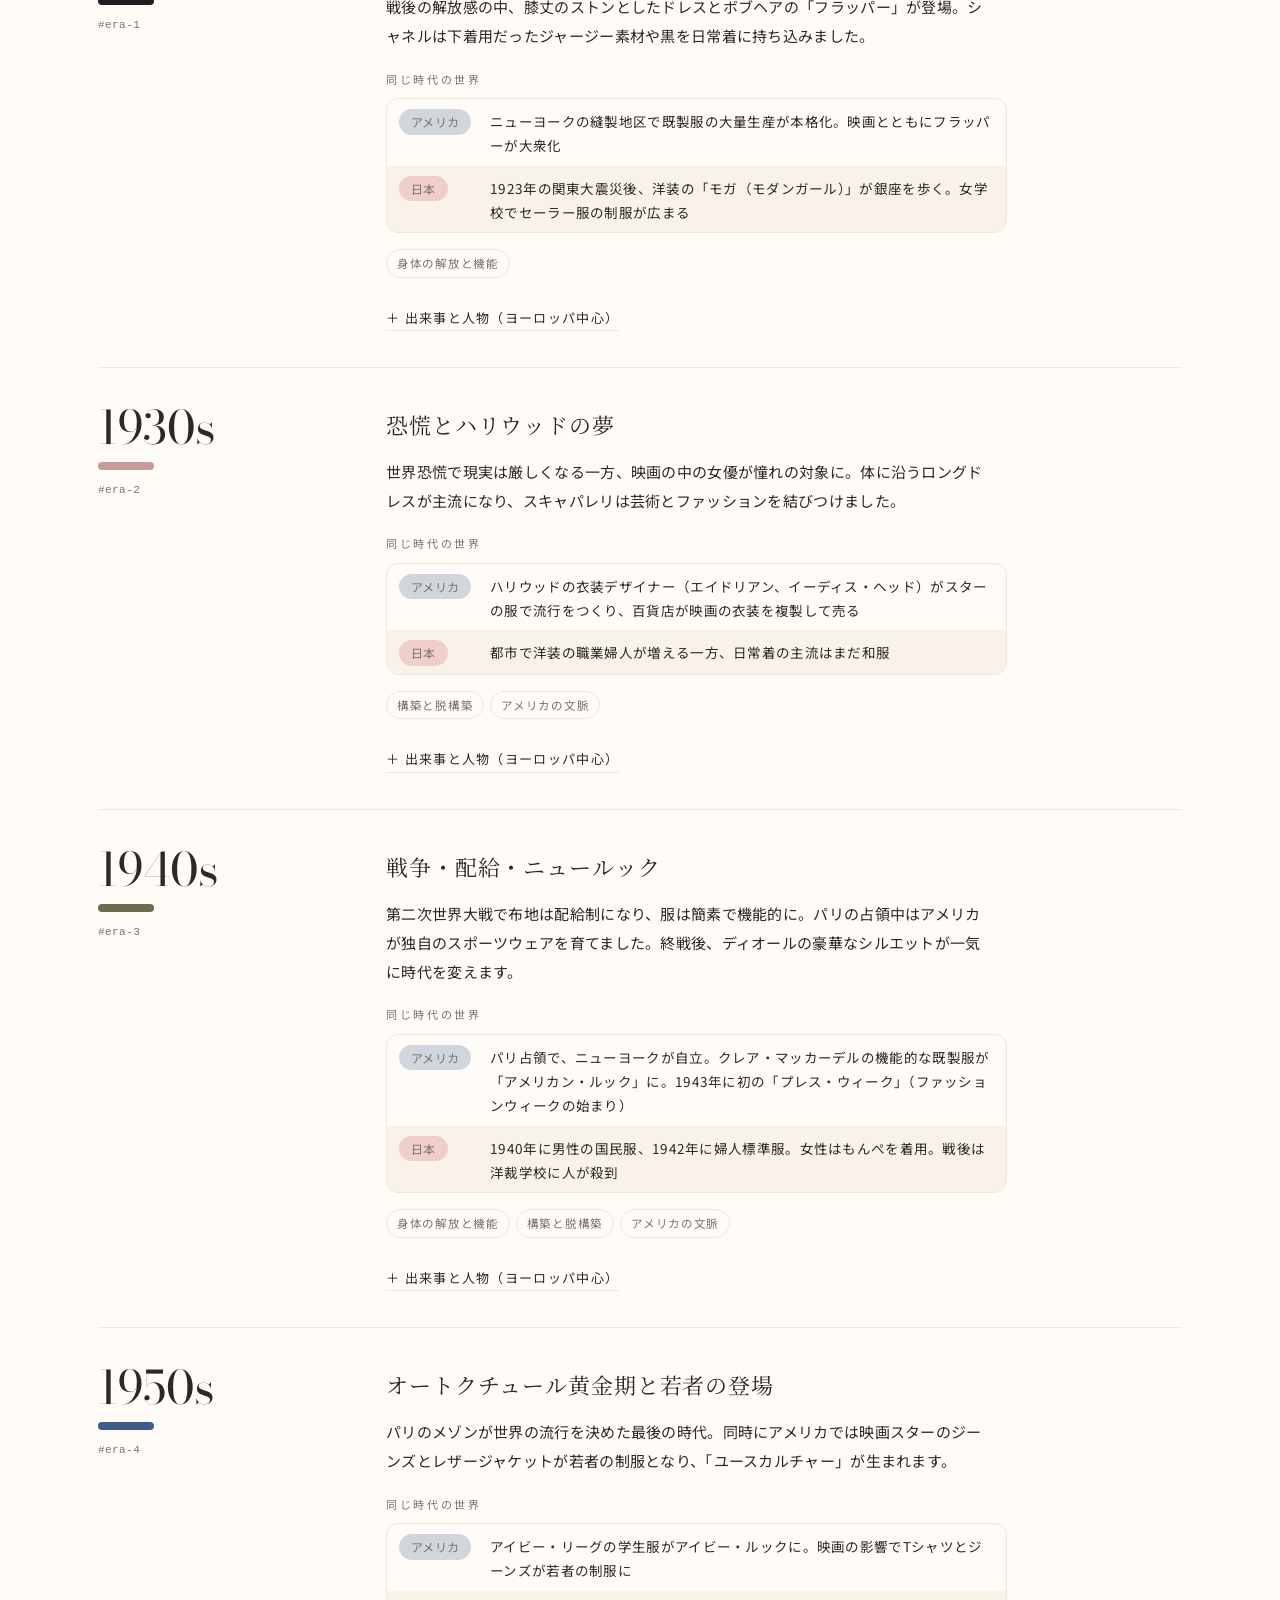
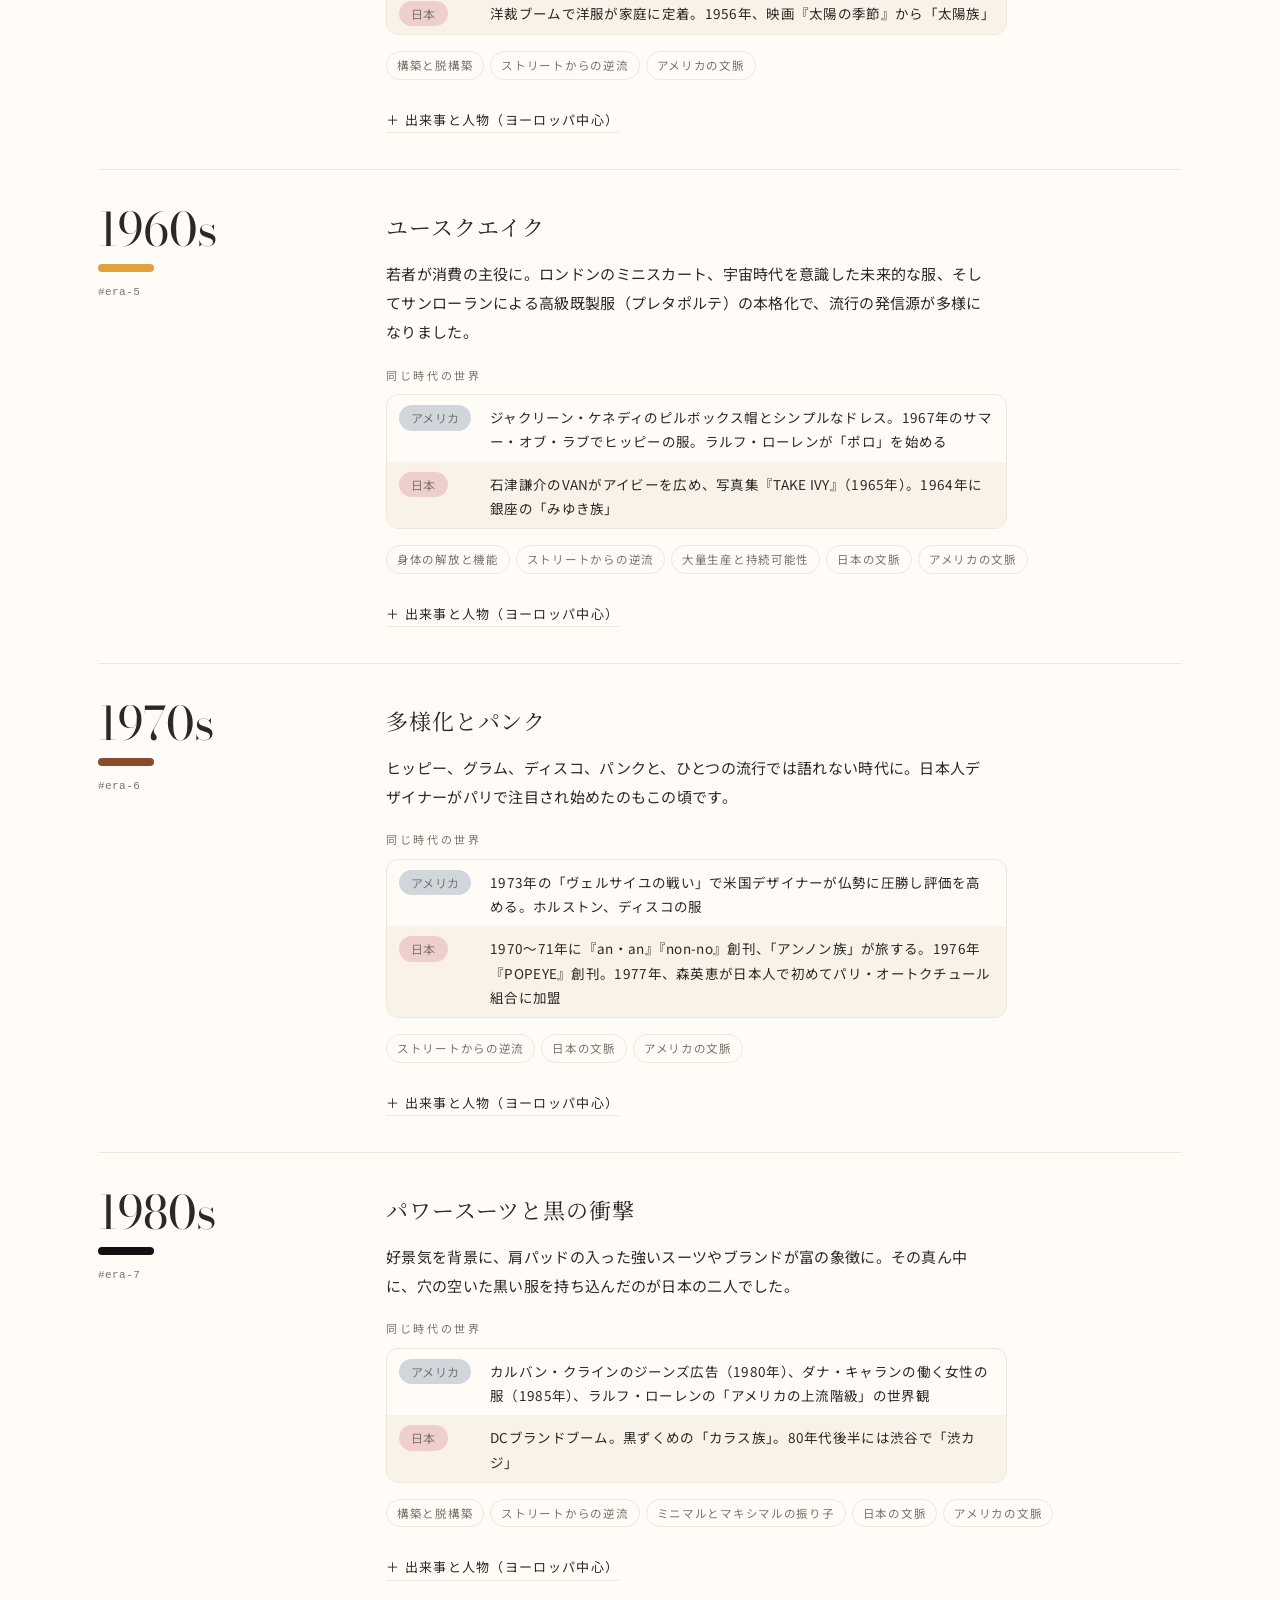
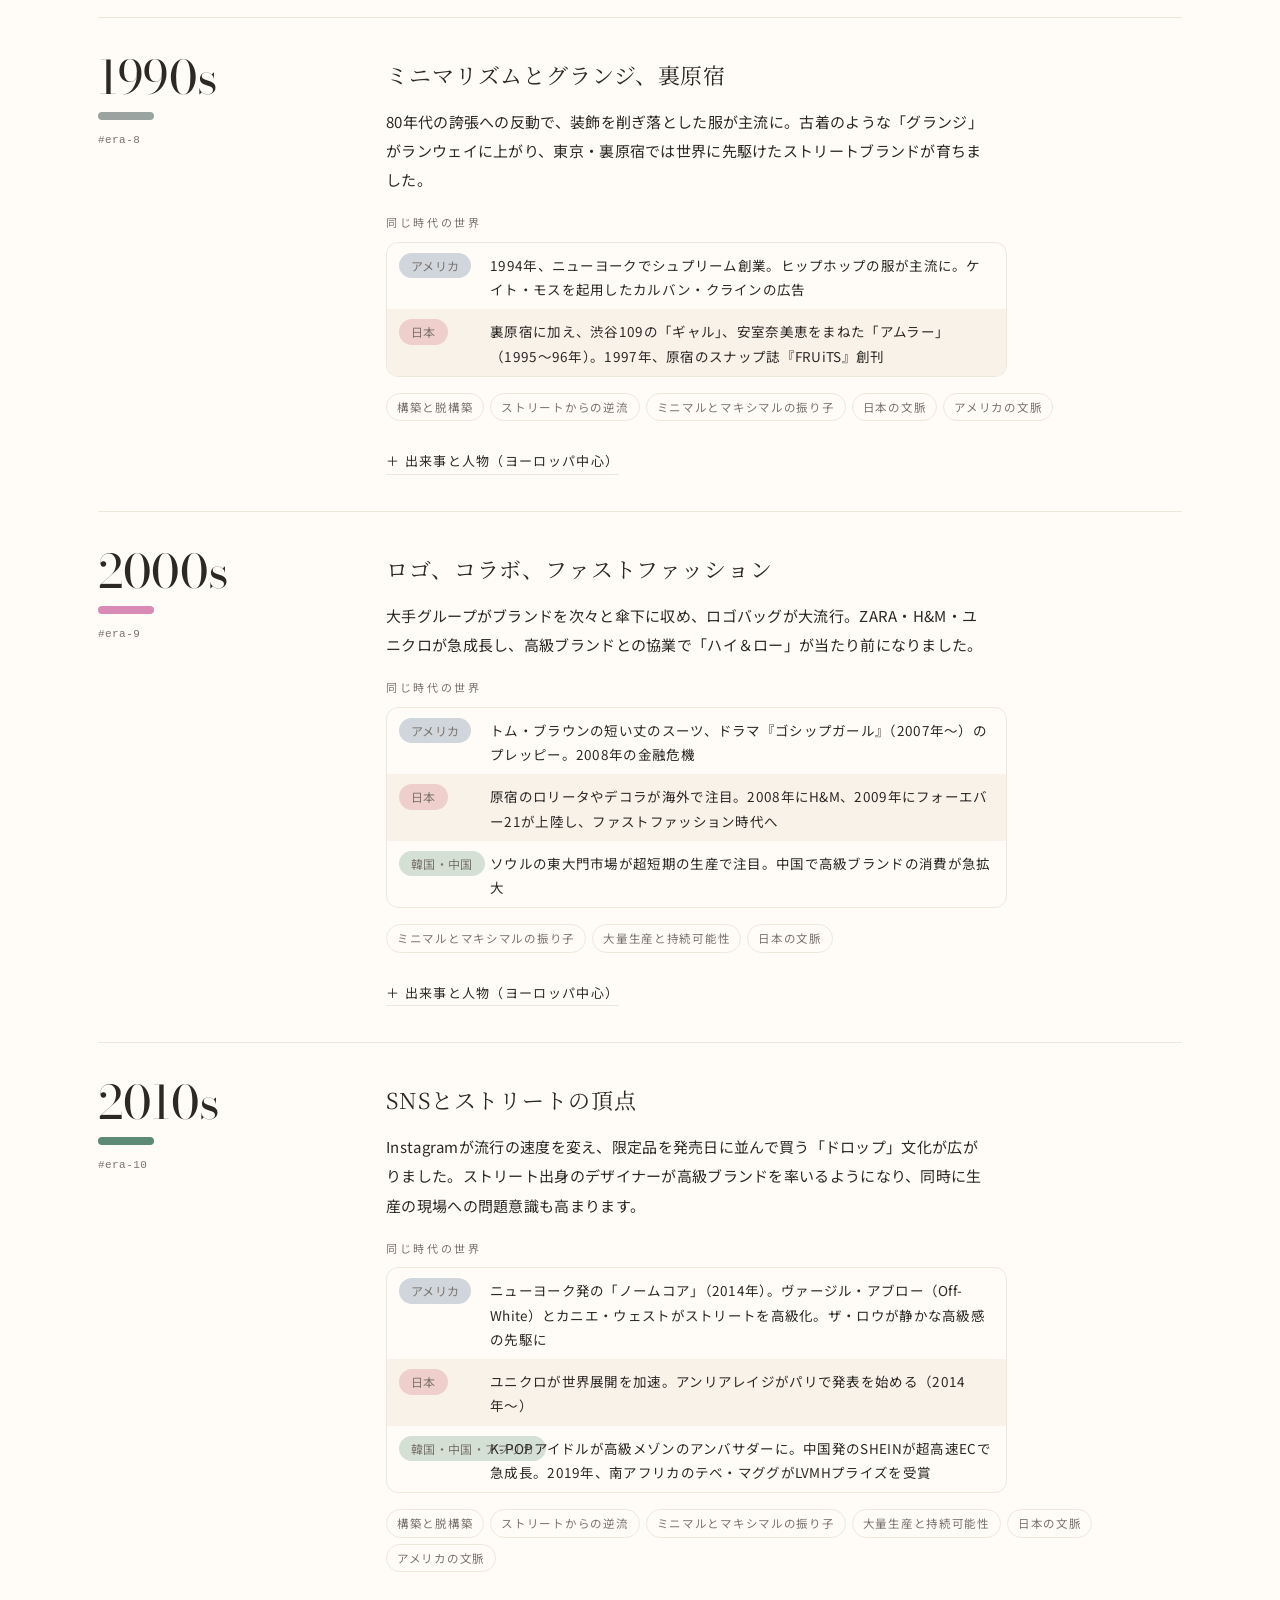
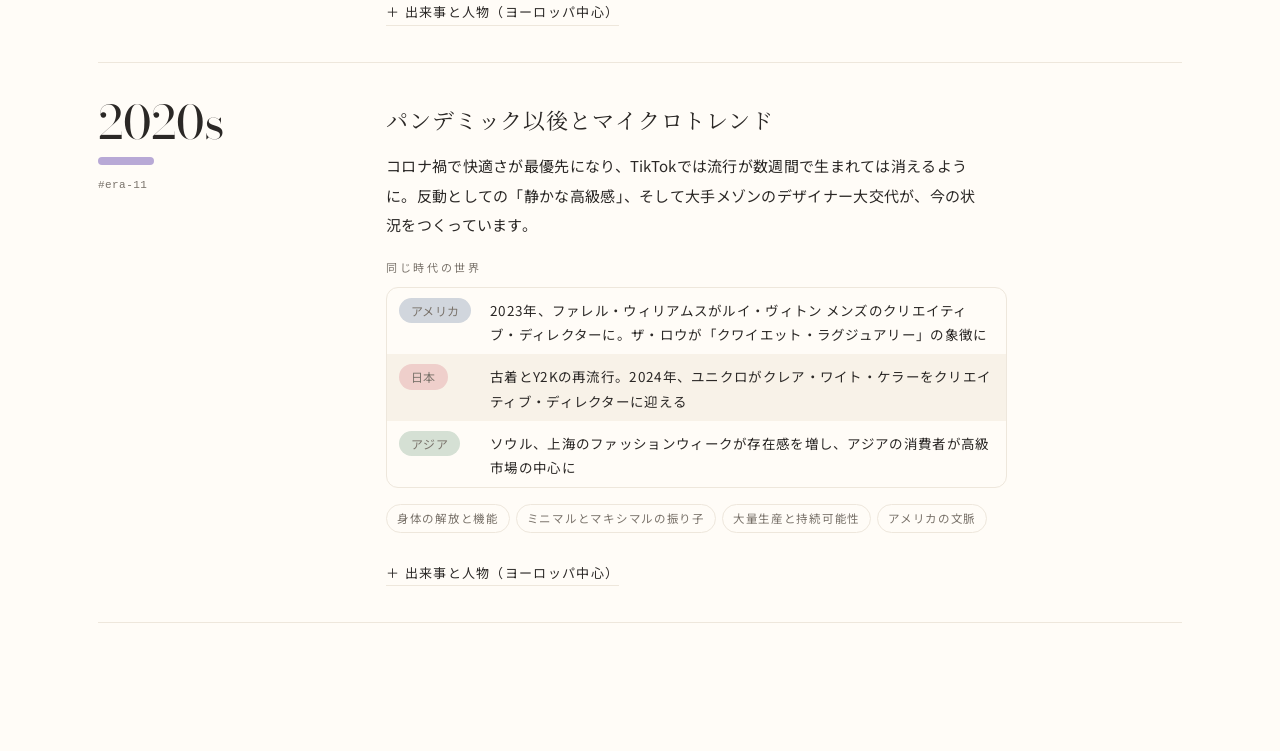
==== commit e2cb813c: "Proofread Japanese text with yomiyasu rules Remove decorative dashes, replace vague metaphors (土台, 美" ====
--- a/index.html
+++ b/index.html
@@ -20,7 +20,7 @@
 </nav>
 
 <header class="hero wrap">
-  <div class="eyebrow">Fashion Lineage — 1858 / 2026</div>
+  <div class="eyebrow">Fashion Lineage · 1858 / 2026</div>
   <h1>装いの系譜</h1>
   <p>トレンドは毎シーズン入れ替わりますが、その多くは過去の何かへの参照か反動です。近代ファッションの誕生から2020年代までを年代ごとの「見本帳」にまとめ、繰り返し現れる流れ（系譜）と用語、今のトレンドを読むための視点を整理しました。</p>
 </header>
@@ -141,7 +141,7 @@
     <div class="brandbar" id="brandbar"></div>
     <p class="photonote">ランウェイ写真は著作権があり、このページには直接載せられないため、写真へのリンクを付けています。ブランド公式の動画を登録したショーは、その場で再生できます（未登録のショーはYouTube検索へつなげています）。FASHIONSNAP（日本語・ブラウザで開けます）で見つかったショーはそちらへ、見つからないものはGoogle画像検索へつなげています。各ショーの「構想と着想の源を見る」から、発想の元と系譜の流れを詳しく見られます。左の色見本は、報道をもとにしたコレクションの主な色です。解説は海外メディアの記事を日本語で要約したものです。</p>
     <div class="brand" id="brand"></div>
-    <p class="notice" style="margin-top:24px">2026年10月時点の報道をもとに整理しています。ショーの評価は媒体によって分かれます。ここでは代表的な見方を短くまとめています。</p>
+    <p class="notice" style="margin-top:24px">2026年10月時点の報道をもとに整理しました。ショーの評価は媒体によって分かれるため、ここでは代表的な見方を短くまとめています。</p>
   </section>
 
   <section id="detail" data-panel hidden></section>
@@ -303,13 +303,13 @@
   s:"若者が消費の主役に。ロンドンのミニスカート、宇宙時代を意識した未来的な服、そしてサンローランによる高級既製服（プレタポルテ）の本格化で、流行の発信源が多様になりました。",
   ev:[["1964","クレージュのスペース・エイジ・コレクション。銀座でみゆき族"],["1960s半ば","マリー・クヮントがミニスカートを広める"],["1966","サンローランがタキシードの女性服「ル・スモーキング」と既製服店リヴ・ゴーシュを発表"],["1967","ツイッギー来日、日本でミニブーム"]],
   p:"マリー・クヮント、アンドレ・クレージュ、ピエール・カルダン、イヴ・サンローラン",
-  l:"オーダーメイドから既製服へ、という業界の主軸の移動はここで決定的になりました。日本ではアイビーが男性ファッションの基礎に。",
+  l:"オーダーメイドから既製服へ、という業界の主軸の移動はここで決定的になりました。日本ではアイビーが男性ファッションの基礎になりました。",
   th:["liberation","street","industry","japan","america"]},
  {y:"1970s", t:"多様化とパンク", c:"#8A4B2A", code:"SW-1970",
   s:"ヒッピー、グラム、ディスコ、パンクと、ひとつの流行では語れない時代に。日本人デザイナーがパリで注目され始めたのもこの頃です。",
   ev:[["1970","高田賢三がパリに「ジャングル・ジャップ」を開店"],["1973","三宅一生がパリで発表。米仏のデザイナーが競演した「ヴェルサイユの戦い」"],["1974","ダイアン・フォン・ファステンバーグのラップドレス"],["1976前後","ヴィヴィアン・ウエストウッドとマルコム・マクラーレンがロンドンでパンクの服を発信"]],
   p:"ヴィヴィアン・ウエストウッド、ホルストン、高田賢三、三宅一生",
-  l:"安全ピンや破れなど、パンクの「壊す」美学は後の脱構築やストリートの源流になりました。",
+  l:"安全ピンや破れなど、パンクの「壊す」発想は後の脱構築やストリートの源流になりました。",
   th:["street","japan","america"]},
  {y:"1980s", t:"パワースーツと黒の衝撃", c:"#111114", code:"SW-1980",
   s:"好景気を背景に、肩パッドの入った強いスーツやブランドが富の象徴に。その真ん中に、穴の空いた黒い服を持ち込んだのが日本の二人でした。",
@@ -367,14 +367,14 @@
  ["ミニマリズム","Minimalism","装飾を削ぎ、素材と形で見せる美意識。90年代に主流化しました。"],
  ["ストリートウェア","Streetwear","スケート、ヒップホップ、サーフなどの若者文化から生まれた服。Tシャツ、フーディ、スニーカーが中心。"],
  ["ドロップ","Drop","新作を少量ずつ決まった日に発売する方式。シュプリームが広め、行列や転売を生みました。"],
- ["コラボレーション","Collaboration","ブランド同士、またはアーティストとの共同制作。ハイブランドとファストファッションの組み合わせは「ハイ＆ロー」とも。"],
- ["ファストファッション","Fast Fashion","流行を素早く安価に大量生産する業態。ZARA、H&Mなど。近年はさらに速いオンライン専業型も登場。"],
+ ["コラボレーション","Collaboration","ブランド同士、またはアーティストとの共同制作。ハイブランドとファストファッションの組み合わせは「ハイ＆ロー」とも呼ばれます。"],
+ ["ファストファッション","Fast Fashion","流行を素早く安価に大量生産する業態。ZARA、H&Mなど。近年はさらに速いオンライン専業型も登場しています。"],
  ["コングロマリット","Conglomerate","複数のブランドを所有する企業グループ。LVMH、ケリング、リシュモンなど。"],
  ["ディフュージョンライン","Diffusion Line","メインより手頃な価格のセカンドライン。2010年代以降は統合・廃止が進みました。"],
  ["ITバッグ","It Bag","その時期に誰もが欲しがる象徴的なバッグ。2000年代に特に盛んでした。"],
- ["ノームコア","Normcore","「ノーマル」と「ハードコア」の合成語。あえて普通の服を着るスタイル。2014年ごろ話題に。"],
+ ["ノームコア","Normcore","「ノーマル」と「ハードコア」の合成語。あえて普通の服を着るスタイル。2014年ごろ話題になりました。"],
  ["アスレジャー","Athleisure","運動着を日常着として着るスタイル。レギンスやスウェットなど。"],
- ["クワイエット・ラグジュアリー","Quiet Luxury","ロゴを見せず、素材と仕立てで高級感を出すスタイル。「ステルス・ウェルス」とも。"],
+ ["クワイエット・ラグジュアリー","Quiet Luxury","ロゴを見せず、素材と仕立てで高級感を出すスタイル。「ステルス・ウェルス」とも呼ばれます。"],
  ["Y2K","Y2K","2000年前後のファッションの再流行。ローライズ、メタリック、小さなバッグなど。"],
  ["〜コア","-core","ある美意識のまとまりに付ける接尾語。ゴープコア（アウトドア）、バレエコア、ブロークコア（サッカーユニフォーム）など。"],
  ["リセール","Resale","中古品の売買。古着店やフリマアプリだけでなく、ブランド自身が参入する例も増えています。"],
@@ -410,7 +410,7 @@
     src:[["The Impression（英語）","https://theimpression.com/chanel-spring-2026-fashion-show-review/"],["theFashionSpot（英語）","https://www.thefashionspot.com/runway-news/907417-forum-members-review-the-wonderful-debut-of-matthieu-blazy-as-chanel-creative-director"],["Fashion Week Daily（英語）","https://fashionweekdaily.com/chanels-spring-2026-show-joyfully-shoots-for-the-stars/"]],
     ph:VR("spring-2026-ready-to-wear","chanel")},
    {s:"FW26", d:"2026年3月・グラン・パレ", t:"工事中のメゾン", sil:"skirtsuit", pal:["#B9B2A5","#D8C9A8","#2A2A2A"],
-    pts:[["演出","会場を建設現場に見立て、シャネルは完成した記念碑ではなく、今も作り直している途中だと示しました。"],["素材","金属糸や玉虫色の繊維を織り込み、ほのかに光るツイード。"],["スタイリング","バッグは口を開けたまま持たせ、ジャケットも従来の「上品なツイード」から離れた着方に。"],["終盤","妖精のような軽いルックが続き、ラガーフェルド時代へのオマージュと読まれました。"]],
+    pts:[["演出","会場を建設現場に見立て、シャネルは完成した記念碑ではなく、今も作り直している途中だと示しました。"],["素材","金属糸や玉虫色の繊維を織り込み、ほのかに光るツイード。"],["スタイリング","バッグは口を開けたまま持たせ、ジャケットも従来の「上品なツイード」から離れた着方になっています。"],["終盤","妖精のような軽いルックが続き、ラガーフェルド時代へのオマージュと読まれました。"]],
     pro:"会場は熱狂的で、新しい方向への期待が大きいと報じられました。",
     ctx:"2シーズン目で、デビューの驚きから「この路線を続ける」という意思表示に移りました。",
     src:[["The Zoe Report（英語）","https://www.thezoereport.com/fashion/chanel-fall-winter-2026-show-review"],["OUCH Magazine（英語）","https://ouchmagazine.com/blogs/fashion-shows/chanel-fall-winter-2026-review-a-house-in-transformation-at-paris-fashion-week"],["The Impression（英語）","https://theimpression.com/chanel-fall-2026-fashion-show-review/"]],
@@ -435,7 +435,7 @@
     pts:[["概要","「We Should All Be Feminists」と書いたTシャツから始まり、フェミニズムのメッセージと、各国の職人やアーティストとの協業を続けました。チュールのロングスカートが象徴です。"],["退任","2025年5月のクルーズ（ローマ）が最後のショーになりました。"]],
     src:[["Vogue Runway: Dior（英語）",VRD("christian-dior")]]},
    {s:"SS26", d:"2025年10月・パリ", t:"ウィメンズのデビュー", sil:"mini", pal:["#F3EFE7","#1B2A4A","#C8B27E"],
-    pts:[["演出","アダム・カーティス監督の映像で開幕。ディオールの古い記録映像と超現実的な場面をつなぎ合わせたものです。テーマはシェイクスピアの「人生は舞台」。全74ルック。"],["シルエット","ニュールックのスーツを、短く切ったタキシード風ジャケットとプリーツのミニスカートに作り替えました。"],["ディテール","リボンをあしらったストラップレスのドレス、海賊のような帽子。スカートはギャザーや波打つ裾、バブルの裾で花びらのような質感に。"],["バッグ","「Dior」の文字を鎖にしたスエードのバッグ。"]],
+    pts:[["演出","アダム・カーティス監督の映像で開幕。ディオールの古い記録映像と超現実的な場面をつなぎ合わせたものです。テーマはシェイクスピアの「人生は舞台」。全74ルック。"],["シルエット","ニュールックのスーツを、短く切ったタキシード風ジャケットとプリーツのミニスカートに作り替えました。"],["ディテール","リボンをあしらったストラップレスのドレス、海賊のような帽子。スカートはギャザーや波打つ裾、バブルの裾で花びらのような質感になっています。"],["バッグ","「Dior」の文字を鎖にしたスエードのバッグ。"]],
     pro:"スタンディングオベーションが起き、メゾンの定番を理解したうえで遊べる人だと評価されました。",
     con:"賛否が大きく割れ、事前にレッドカーペットで女優が着た服を嫌う声もネットにありました。",
     ctx:"アンダーソンは2025年6月にメンズでデビュー済み。これで3部門すべてを率いる体制が揃いました。",
@@ -444,13 +444,13 @@
    {s:"FW26", d:"2026年3月3日・チュイルリー庭園", t:"庭園の散歩", sil:"volume", pal:["#D9C7E0","#A8C5A0","#F4EFE6"],
     pts:[["演出","睡蓮の浮かぶ水面の上に木のデッキを渡したランウェイ。"],["テーマ","かつて人々が着飾って出かけた「遊歩庭園」と「散歩」。フランス宮廷の服装の決まりごとも参照しています。"],["素材・色","羽根の仕上げ、淡いパステルの花柄、大胆な花のアップリケ。"],["シルエット","裾がフルートのように広がる、誇張したシルエット。"]],
     pro:"冬服をやわらかくロマンティックに見せ、新鮮だという評価。",
-    con:"方向転換ではなく、就任以来の世界観の続きにすぎないという見方も。",
+    con:"方向転換ではなく、就任以来の世界観の続きにすぎないという見方もあります。",
     src:[["The Zoe Report（英語）","https://www.thezoereport.com/fashion/dior-fall-winter-2026-show-review"],["PurseBlog（英語）","https://www.purseblog.com/dior/jonathan-anderson-takes-us-on-a-delightful-garden-stroll-for-dior-fall-2026/"],["The Impression（英語）","https://theimpression.com/christian-dior-fall-2026-fashion-show-review/"]],
     ph:VR("fall-2026-ready-to-wear","christian-dior")},
    {s:"SS27", d:"2026年9月29日・チュイルリー庭園 八角形の池", t:"クルミと不完全さ", sil:"midi", pal:["#F6F2EA","#8A6A4F","#E8C9C9"],
     pts:[["演出","池の上に白いランウェイを渡し、65ルックを発表。"],["着想","手の中で転がして育てる中国の胡桃（文玩）。手で触れることで生まれる艶と不揃いさがテーマです。"],["ディテール","左右で違うイヤリング。この傾向はディオール、ドリス・ヴァン・ノッテン、クロエで見られました。"],["全体","とても女性的で軽やかな方向。"]],
-    pro:"手仕事や手触り、不揃いさでディオールの歴史に新しい命を吹き込んだと評価されました。",
-    con:"まとまりがなく作り込みすぎ、ディオールの本質であるシルエットを忘れている、どのコレクションも同じに見える、という批判も。",
+    pro:"手仕事や手触り、不揃いさでディオールの歴史を新しく見せたと評価されました。",
+    con:"まとまりがなく作り込みすぎ、ディオールの本質であるシルエットを忘れている、どのコレクションも同じに見える、という批判もあります。",
     src:[["The Impression（英語）","https://theimpression.com/christian-dior-spring-2027-fashion-show-review/"],["theFashionSpot（英語）","https://www.thefashionspot.com/runway-news/974898-forum-members-review-jonathan-andersons-ultra-feminine-christian-dior-spring-2027-collection"],["PurseBlog（英語）","https://www.purseblog.com/dior/dior-spring-2027-review/"],["tfashion.ai（英語）","https://tfashion.ai/runway/ss27/paris"]],
     ph:VR("spring-2027-ready-to-wear","christian-dior")}
   ]},
@@ -466,7 +466,7 @@
    {s:"SS26", d:"2025年10月・ルーヴル", t:"「避難所」", sil:"slip", pal:["#B8B6B2","#EDE6DA","#E4C4C8"],
     pts:[["テーマ","家のようにくつろげる場所＝避難所。"],["素材","洗いをかけたシルク、透ける綿など、軽く手触りのよい素材。"],["色","くすんだグレー、クリーム、ピンク。"],["メンズ（2025年6月）","ファレルはポンピドゥー・センターで、インドの手仕事と色彩に着想したコレクションを発表。"]],
     pro:"建築的な精密さと洗練された配色が高く評価されました。",
-    con:"シルエットのサイズ展開が限られる点は指摘されています。メンズはにぎやかすぎる、個性に欠けるとの声も。",
+    con:"シルエットのサイズ展開が限られる点は指摘されています。メンズはにぎやかすぎる、個性に欠けるとの声もあります。",
     src:[["The Impression（英語）","https://theimpression.com/louis-vuitton-spring-2026-fashion-show-review/"],["Fluxury（英語）","https://www.fluxurymagazine.com/en/louis-vuitton-spring-summer-2026-collection"],["Esquire Australia（英語）","https://esquire.com.au/louis-vuitton-spring-summer-2026"]],
     ph:VR("spring-2026-ready-to-wear","louis-vuitton")},
    {s:"FW26", d:"2026年3月10日・ルーヴル（クール・カレ）", t:"Super Nature", sil:"coat", pal:["#4A4440","#7A5A40","#C2185B"],
@@ -478,7 +478,7 @@
    {s:"SS27", d:"2026年10月6日・ルーヴル（クール・カレ）", t:"Ergonomie", sil:"slip", pal:["#E8B4C4","#B8B8C0","#9C7A5A"],
     pts:[["テーマ","体を縛らず、体に沿う服。"],["素材","しなやかなジャージー、技術系ナイロン、第二の皮膚のようなドレス。"],["背景","ジェスキエールは、ヨーロッパの熱波で服の重さそのものを考え直したと語っています。"],["色","パリ・コレクションの最後を飾ったショー。ピンク、メタリック、土の色。"]],
     pro:"服を軽くするという方向転換そのものは評価されました。",
-    con:"ジェスキエールの持ち味である鋭い構築が影を潜め、大きな転換にしてはおとなしすぎたという声も。",
+    con:"ジェスキエールの持ち味である鋭い構築が影を潜め、大きな転換にしてはおとなしすぎたという声もあります。",
     ctx:"気候が服の作り方を変える例として注目されています（「F トレンド予測」参照）。",
     src:[["Vogue Philippines（英語）","https://vogue.ph/fashion/runway/louis-vuitton-spring-summer-2027-show-review/"],["The Impression（英語）","https://theimpression.com/louis-vuitton-spring-2027-fashion-show-review/"],["Forbes（英語）","https://www.forbes.com/sites/laiafarrangraves/2026/10/08/paris-fashion-week-springsummer-2027-key-trends-to-know/"]],
     ph:VR("spring-2027-ready-to-wear","louis-vuitton")}
@@ -505,13 +505,13 @@
    {s:"FW26", d:"2026年2月27日・パラッツォ・デッレ・シンティッレ（ミラノ）", t:"Primavera", sil:"gown", pal:["#1A1A1A","#C0C0C8","#8B1E2D"],
     pts:[["演出","ボッティチェリの『春』にちなむタイトル。会場を大理石張りの架空の美術館にし、ウフィツィ美術館の許可を得て古代彫刻の複製を並べました。"],["シルエット","体の線をそのまま見せる、ぴったりした服。トム・フォード時代のグッチの官能性への目配せです。"],["クロージング","ケイト・モスが背中の大きく開いたラメのドレスで登場。トム・フォード時代以来のグッチのランウェイでした。"],["アクセサリー","細身になった「バンブー1947」、新スニーカー「マンハッタン」、ローファー。一部はショー直後に購入できる即売方式。"]],
     pro:"官能性を今の形で作り直したノスタルジーとして評価する声。",
-    con:"CNNは「空っぽ」と批判。シンプルすぎてバッグを売るための土台にしか見えない服もあった、と指摘しました。",
+    con:"CNNは「空っぽ」と批判。シンプルすぎてバッグを売るための添え物にしか見えない服もあった、と指摘しました。",
     src:[["CNN（英語）","https://edition-prod-cf.sitemirror.cnn.com/2026/02/27/style/demna-gucci-ai"],["AP / NY1（英語）","https://ny1.com/nyc/all-boroughs/ap-top-news/2026/02/27/kate-moss-closes-demnas-first-gucci-show-in-a-plunging-gown-and-branded-thong"],["Esquire India（英語）","https://www.esquireindia.co.in/amp/story/style/just-landed/inside-demnas-gucci-runway-debut"],["The Zoe Report（英語）","https://www.thezoereport.com/fashion/milan-fashion-week-fall-winter-2026-trends"]],
     ph:VR("fall-2026-ready-to-wear","gucci")},
    {s:"SS27", d:"2026年9月25日・ミラノ", t:"The Store Show", sil:"suit", pal:["#5A3A22","#E8DCC6","#C9A55C"],
     pts:[["演出","ミラノの旗艦店を再現した会場。"],["モチーフ","乗馬。ホースビット金具と乗馬風のテーラリング。"],["ディテール","クロージングのドレスは金属の重りで留めてあり、さりげなさを装った技術的な仕掛けと評されました。"]],
     pro:"デムナがグッチで初めて「自分のビジョンを完全に示した」最高の出来という評価。FW26より抑えた表現でした。",
-    con:"バレンシアガ時代の感覚に寄りすぎて、グッチらしさが薄いという指摘も。",
+    con:"バレンシアガ時代の感覚に寄りすぎて、グッチらしさが薄いという指摘もあります。",
     src:[["Hypebeast（英語）","https://hypebeast.com/2026/9/gucci-ss27-demna-distills-his-complete-personal-vision"],["Who What Wear（英語）","https://www.whowhatwear.com/fashion/runway/gucci-milan-fashion-week-spring-summer-2027"],["Coveteur（英語）","https://coveteur.com/gucci-spring-summer-2027-review"]],
     ph:VR("spring-2027-ready-to-wear","gucci")}
   ]},
@@ -537,7 +537,7 @@
     ph:VR("spring-2026-ready-to-wear","balenciaga")},
    {s:"FW26", d:"2026年3月・パリ", t:"『ユーフォリア』との協業", sil:"coat", pal:["#111111","#C2185B","#5A4632"],
     pts:[["演出","ドラマ『ユーフォリア』のサム・レヴィンソンと協業し、第3シーズンの場面を会場に組み込みました。映画のような雰囲気で、音楽はスティーリー・ダン。"],["前半","最初の9ルックは黒の革とウール。"],["シルエット","お椀型の帽子など1980年代への目配せ。構築的な襟、丸みのあるコート、彫刻的な形。"],["見せ場","マゼンタのコートに会場からどよめきが起きました。"]],
-    pro:"グラフィックのフーディにオペラグローブと鋲付きの靴を合わせ、デムナ時代とヴァレンティノ時代の両方に目配せした、という読み方も。",
+    pro:"グラフィックのフーディにオペラグローブと鋲付きの靴を合わせ、デムナ時代とヴァレンティノ時代の両方に目配せした、という読み方もあります。",
     con:"大きなフーディが雰囲気から浮き、彫刻的な見せ場を弱めたという指摘。",
     src:[["Vogue Singapore（英語）","https://vogue.sg/balenciaga-fall-winter-2026-show/"],["The Zoe Report（英語）","https://www.thezoereport.com/fashion/balenciagas-fall-winter-2026-show-review"]],
     ph:VR("fall-2026-ready-to-wear","balenciaga")},
@@ -562,13 +562,13 @@
    {s:"FW25 Couture", d:"2025年7月・パリ", t:"マーティンスのデビュー", sil:"gown", pal:["#C8C2B6","#2A2A2A","#8A6A4F"],
     pts:[["人物","ベルギー出身。ディーゼルやY/Projectで知られます。まずクチュールライン「アーティザナル」で登場しました。"],["見せ場","顔を覆うマスク。メゾンの「匿名性」の伝統を引き継いでいます。"]],
     pro:"ほぼ不可能なことをやってのけたデビューと高く評価されました。",
-    con:"マスクなど、歴史の参照がそのまますぎるという指摘も。",
+    con:"マスクなど、歴史の参照がそのまますぎるという指摘もあります。",
     src:[["The Impression（英語）","https://theimpression.com/maison-margiela-fall-2025-couture-fashion-show-review/"]],
     ph:VR("fall-2025-couture","maison-margiela")},
    {s:"SS26", d:"2025年10月4日・パリ", t:"既製服のデビュー", sil:"suit", pal:["#F3F1EC","#4A5A78","#1A1A1A"],
     pts:[["演出","7〜15歳の子ども61人の楽団が、わざと不完全な演奏で開幕。1990年のショーへの目配せです。"],["見せ場","モデルは口を開けたままにする金属のマウスピースを着け、匿名性と沈黙を表現しました。"],["服","ニュートラルな色のテーラリング、デニム、白いボタンダウンシャツ。メゾン自身は「実生活のための提案」と説明しています。"],["アクセサリー","アクリルのヒールの「タビ・クロー」が既製服で初登場。ボックスバッグも復活しました。"]],
     pro:"抑制の効いた構成が評価されました。",
-    con:"クチュールに比べるとおとなしいという声も。",
+    con:"クチュールに比べるとおとなしいという声もあります。",
     ctx:"直前に、ブランド初のアンバサダーとしてマイリー・サイラスが発表されていました。",
     src:[["Numéro（英語）","https://numero.com/en/fashion/fashion-week-en/glenn-martens-orchestrates-a-revival-at-margiela/"],["W Magazine（英語）","https://www.wmagazine.com/fashion/maison-margiela-glenn-martens-spring-2026-runway-photos"],["Robb Report Singapore（英語）","https://robbreport.com.sg/maison-margiela-spring-summer-2026/"],["AnOther（英語）","https://www.anothermag.com/fashion-beauty/16679/maison-margiela-spring-summer-2026-glenn-martens-review"]],
     ph:VR("spring-2026-ready-to-wear","maison-margiela")},
@@ -578,7 +578,7 @@
     src:[["Runway Magazine（英語）","https://runwaymagazines.com/maison-margiela-fall-winter-2026-shanghai/"],["Fashion Week Daily（英語）","https://fashionweekdaily.com/glenn-martens-maison-margiela-fall-2026/"],["Otto di San Pietro（英語）","https://ottodisanpietro.com/blogs/editorial/the-new-maison-margiela-by-glenn-martens"]],
     ph:VR("fall-2026-ready-to-wear","maison-margiela")},
    {s:"SS27", d:"2026年9月29日・パリ", t:"HARD and SOFT", sil:"slip", pal:["#D9A441","#B5472E","#6B7F4A"],
-    pts:[["タイトル","仕立て（ハード）と柔らかな服作り（ソフト）。パリのアトリエの二つの伝統です。"],["演出","花の作家マーク・コレが、部屋ごとに、しおれた花束、土の壁から出る芽、芝の部屋、植木鉢と、時間が進むように花を配置しました。"],["オマージュ","同じくベルギー出身のラフ・シモンズが2012年にディオールで見せた花の壁への敬意です。マーク・コレはその時の作家でもあります。"],["服","硬い芯を入れたトレンチ、コルセットのようなドレープのトップス、前が弾けたようなカウルのドレス。会場の花はプリントになり、服の上では満開のまま残されました。"],["柄","1970年代のテーブルクロスに着想したサイケデリックな花柄。"],["方向性","演出の派手さを抑え、より着やすい服へ。"],["体制","マーティンスは直前にディーゼルで最後のショーを終え、同じOTBグループのマルジェラに専念します。"]],
+    pts:[["タイトル","仕立て（ハード）と柔らかな服作り（ソフト）。パリのアトリエの二つの伝統です。"],["演出","花の作家マーク・コレが、部屋ごとに、しおれた花束、土の壁から出る芽、芝の部屋、植木鉢と、時間が進むように花を配置しました。"],["オマージュ","同じくベルギー出身のラフ・シモンズが2012年にディオールで見せた花の壁への敬意です。マーク・コレはその時の作家でもあります。"],["服","硬い芯を入れたトレンチ、コルセットのようなドレープのトップス、前が弾けたようなカウルのドレス。会場の花はプリントになり、服の上では満開のまま残されました。"],["柄","1970年代のテーブルクロスに着想したサイケデリックな花柄。"],["方向性","演出の派手さを抑え、より着やすい服へ向かいました。"],["体制","マーティンスは直前にディーゼルで最後のショーを終え、同じOTBグループのマルジェラに専念します。"]],
     pro:"スタイリングと職人技は10点中8点。冷静で分析的なコレクションという評価です。",
     con:"驚きは7点と控えめ。より商業的になったと受け止められました。",
     ctx:"1980年代の創業時の矛盾、つまり美しさと崩しの間へ立ち返る試みとも読まれています。",
@@ -629,7 +629,7 @@
     src:[["The Impression（英語）","https://theimpression.com/miu-miu-fall-2026-fashion-show-review/"],["PurseBlog（英語）","https://www.purseblog.com/miu-miu/miu-miu-fall-2026-breathes-new-life-into-its-brand-signatures-in-celebration-of-individuality/"],["FZINE（英語）","https://www.fzine.com/fashion/miu-miu-fall-winter-2026"]],
     ph:VR("fall-2026-ready-to-wear","miu-miu")},
    {s:"SS27", d:"2026年9〜10月・パリ", t:"Here and Now", sil:"bramidi", pal:["#3A3A3A","#C8C2B6","#C6FF3A"],
-    pts:[["コンセプト","普段のスポーツ着を格上げする。ミウッチャは「スポーツに優雅さを」と説明しました。"],["キーアイテム","ラインストーンのスポーツブラにトラックジャケット。わざとちぐはぐに合わせる「ウロング・シュー・セオリー」的なスタイリング。"],["クロージング","ジジ・ハディッドが、チャコールのスポーツブラ、クリスタル刺繍のプリーツのミディスカート、ネオンの差し色のスニーカーで登場。"],["キャスト","オリヴィア・コールマン、エマ・コリンもモデルとして歩きました。"]],
+    pts:[["コンセプト","普段のスポーツ着を格上げする。ミウッチャは「スポーツに優雅さを」と説明しました。"],["キーアイテム","ラインストーンのスポーツブラにトラックジャケット。わざとちぐはぐに合わせる「ウロング・シュー・セオリー」的なスタイリング。"],["クロージング","ジジ・ハディッドが、チャコールのスポーツブラ、クリスタル刺繍のプリーツのミディスカート、ネオンの差し色のスニーカーで登場しました。"],["キャスト","オリヴィア・コールマン、エマ・コリンもモデルとして歩きました。"]],
     pro:"派手さはないが、非常に強いコレクションと評されました。",
     src:[["The Zoe Report（英語）","https://www.thezoereport.com/fashion/miu-miu-spring-2027-review"],["The Impression（英語）","https://theimpression.com/?p=12040912"],["Arab News（英語）","https://www.arabnews.pk/lifestyle/paris-plays-host-to-arab-fashion-stars-nora-attal-gigi-hadid-3003225"]],
     ph:VR("spring-2027-ready-to-wear","miu-miu")}
@@ -653,11 +653,11 @@
     ph:VR("spring-2026-ready-to-wear","loewe")},
    {s:"FW26", d:"2026年3月・パリ", t:"極彩色の夢", sil:"coat", pal:["#E86A9A","#3AA0C8","#5A3A22"],
     pts:[["着想","ドイツの美術家コジマ・フォン・ボーニン。彫刻の海の生き物が客席に置かれ、展示のようなショーになりました。"],["実験","3Dプリントの型でラテックスを流し込んだスリップドレス。ゴムボートから着想したパーカ。空気で膨らませたマフラー。"],["定番","ムートンのアウター、コーデュロイ、ビーズのイブニングドレス。"],["素材","革が中心。構築的なコート、長いブーツ、すっきりしたバッグ。"]],
-    pro:"今季パリで最も想像力豊かな瞬間のひとつという評価。新しいロエベの土台ができつつあるとも評されました。",
+    pro:"今季パリで最も想像力豊かな瞬間のひとつという評価。新しいロエベの方向性が固まりつつあるとも評されました。",
     src:[["Harper's Bazaar Singapore（英語）","https://www.harpersbazaar.com.sg/fashion/runway/loewe-fall-winter-2026-review"],["PAP Magazine（英語）","https://www.pap-magazine.com/en/article/loewe-fall-winter-2026-jack-mccollough-lazaro-hernandez-debut"],["The Impression（英語）","https://theimpression.com/loewe-fall-2026-fashion-show-review/"],["Footwear Magazine（英語）","https://footwearmagazine.com/?p=21177"]],
     ph:VR("fall-2026-ready-to-wear","loewe")},
    {s:"SS27", d:"2026年10月2日・ヴァンセンヌ城の中庭", t:"アメリカ×スペイン・バロック", sil:"suit", pal:["#F2C12E","#1F3A6B","#B5472E"],
-    pts:[["演出","毎シーズン中庭に建てる白い箱の中に、円形の劇場のような空間。"],["着想","アメリカのカラーブロックとスペイン・バロック。プラド美術館の絵画を研究したといいます。両者を中和せず、ぶつけ合いました。"],["ディテール","前後を逆にしたポロ、サングラスの樹脂で作った襟のトレンチ、襟を二重にしたボンバー。"],["プレッピー","チェックのブレザー、デッキシューズ、スポーティなアノラック。ただし、ひとまとめのコーディネートにはしていません。"],["色","強い黄色が話題に。"]],
+    pts:[["演出","毎シーズン中庭に建てる白い箱の中に、円形の劇場のような空間。"],["着想","アメリカのカラーブロックとスペイン・バロック。プラド美術館の絵画を研究したといいます。両者を中和せず、ぶつけ合いました。"],["ディテール","前後を逆にしたポロ、サングラスの樹脂で作った襟のトレンチ、襟を二重にしたボンバー。"],["プレッピー","チェックのブレザー、デッキシューズ、スポーティなアノラック。ただし、ひとまとめのコーディネートにはしていません。"],["色","強い黄色が話題になりました。"]],
     pro:"The Impressionは9点。楽しさと常識からの逸脱を両立したと評価。",
     con:"終盤の硬い造形のルックが、着せ替え人形の服のように見えたという指摘。",
     src:[["LVMH（英語）","https://www.lvmh.com/en/news-lvmh/ease-and-presence-for-loewe-spring-summer-2027"],["The Impression（英語）","https://theimpression.com/?p=12040936"],["AnOther（英語）","https://www.anothermag.com/fashion-beauty/17540/jack-mccollough-lazaro-hernandez-loewe-review-spring-summer-2027-ss27"],["Coveteur（英語）","https://coveteur.com/loewe-ss27-collar-trend"]],
@@ -701,7 +701,7 @@
    {s:"FW26", d:"2026年3月・パリ", t:"反復の力", sil:"suit", pal:["#111111","#2A2A2A","#E8E2D8"],
     pts:[["最初のルック","黒のシングルとダブルのスーツの変奏。1966年のタキシード「ル・スモーキング」もその一つです。"],["記念","ル・スモーキング誕生60周年。比率を見直し、くさび形の肩にして、肩の芯地を抜きました。"],["方向性","余計なものを削ぎ、線と影と意図だけを残す引き算。"]],
     pro:"抑制こそが静かな興奮を生んでいる、という評価。",
-    con:"「今回はその公式が効いていない」「過去作の寄せ集め」というファンの声も。",
+    con:"「今回はその公式が効いていない」「過去作の寄せ集め」というファンの声もあります。",
     src:[["The Impression（英語）","https://theimpression.com/saint-laurent-fall-2026-fashion-show-review/"],["Runway Magazine（英語）","https://runwaymagazines.com/saint-laurent-fall-2026/"],["Vogue Singapore（英語）","https://vogue.sg/saint-laurent-fall-winter-2026-show/"],["AOL / theFashionSpot（英語）","https://www.aol.com/articles/forum-members-review-repetitive-fall-185518397.html"]],
     ph:VR("fall-2026-ready-to-wear","saint-laurent")},
    {s:"SS27", d:"2026年9〜10月・パリ", t:"金色の賛歌", sil:"gown", pal:["#C9A55C","#8A6A2E","#1A1A1A"],
@@ -749,7 +749,7 @@
     pro:"その日のハイライトに挙げる声が多く、服を哲学的な問いとして扱う姿勢が改めて評価されました。",
     src:[["W Department（英語）","https://wdepartment.com/the-library/report-from-paris-womens-fashion-week-fall-winter-2026/"],["Sudden Chic（英語）","https://www.suddenchic.com/?p=6602"],["NOWFASHION（写真・英語）","https://nowfashion.com/comme-des-garcons-ready-to-wear-fall-winter-2026-paris.md"]]},
    {s:"SS27", d:"2026年10月3日・パリ", t:"王室の生活と日常がひとつになるとき", sil:"volume", pal:["#3A5A8A","#B22A2A","#D8D0C0"],
-    pts:[["テーマ","ショー後に配られた言葉は「王室の生活と日常がひとつになるとき」。王族の装いとふだん着の掛け合わせです。"],["王冠","ほぼ全員が背の高い布の王冠をかぶり、終盤は銀色のホイルのドームに変わりました。"],["デニム","デニム、キルティング、赤のディテールを、詰め物で大きく膨らませた量感に。裾を引きずる極太のジーンズも。"]],
+    pts:[["テーマ","ショー後に配られた言葉は「王室の生活と日常がひとつになるとき」。王族の装いとふだん着の掛け合わせです。"],["王冠","ほぼ全員が背の高い布の王冠をかぶり、終盤は銀色のホイルのドームに変わりました。"],["デニム","デニム、キルティング、赤のディテールを、詰め物で大きく膨らませた量感にしています。裾を引きずる極太のジーンズもあります。"]],
     pro:"デニムを「王の扱い」にしたと評され、日常着を儀式の服に変える手つきが話題になりました。",
     src:[["The Impression（英語）","https://theimpression.com/comme-des-garcons-spring-2027-fashion-show-review/"],["AnOther（英語）","https://www.anothermag.com/fashion-beauty/17556/comme-des-garcons-spring-summer-2027-ss27-review-rei-kawakubo-denim"],["WWD（英語）","https://wwd.com/runway/spring-2027/paris/comme-des-garcons/review/"]]}
   ]},
@@ -776,12 +776,12 @@
   read:"コム デ ギャルソンの傘下で1992年に始まったブランドです。テクノロジー素材、リメイク、デニムやワークウェアのブランドとのコラボで、毎シーズン一つの技法を突き詰めます。",
   shows:[
    {s:"SS26", d:"2025年10月・パリ", t:"日常から生まれる非日常のアート", sil:"volume", pal:["#1A1A1A","#E8E2D8","#C8A060"],
-    pts:[["テーマ","「日常から生まれる非日常のアート」。"],["素材の変換","日傘がサンドレスに、フォークやナイフがクチュールの装飾に。グラス、下着、ボクシンググローブまで服の素材に。"],["足元","ニューバランスとのコラボ。"]],
+    pts:[["テーマ","「日常から生まれる非日常のアート」。"],["素材の変換","日傘がサンドレスに、フォークやナイフがクチュールの装飾になりました。グラス、下着、ボクシンググローブまで服の素材にしています。"],["足元","ニューバランスとのコラボ。"]],
     pro:"驚きとスタイリングは10点中8点と高評価でした。",
     con:"職人技は5点、店頭での売りやすさは4点。アート好きにしか届かないのでは、という指摘もありました。",
     src:[["The Impression（英語）","https://theimpression.com/junya-watanabe-spring-2026-fashion-show-review/"],["A Shaded View on Fashion（英語）","https://ashadedviewonfashion.com/?p=372253"],["Hypebeast（ドイツ語）","https://hypebeast.com/de/2025/10/junya-watanabe-spring-summer-2026-paris-fashion-week-womenswear-runway"]]},
    {s:"FW26", d:"2026年3月・パリ", t:"アッサンブラージュ・クチュール", sil:"gown", pal:["#C8C8C8","#C8A040","#1A1A1A"],
-    pts:[["テーマ","招待状には「アッサンブラージュ（寄せ集め）・クチュールの芸術」。"],["素材","手袋、プラスチックのヘルメットの部品、バッグを組み合わせてドレスに。遭難者用の金銀の保温シートのような肩の大きなドレスも。"],["演出","ガレージの一角、市松模様の床と椅子が一脚。オープニングはイリーナ・シェイク。"]],
+    pts:[["テーマ","招待状には「アッサンブラージュ（寄せ集め）・クチュールの芸術」。"],["素材","手袋、プラスチックのヘルメットの部品、バッグを組み合わせてドレスにしています。遭難者用の金銀の保温シートのような肩の大きなドレスもあります。"],["演出","ガレージの一角、市松模様の床と椅子が一脚。オープニングはイリーナ・シェイク。"]],
     pro:"驚きは10点中8点。晴れた土曜の朝に業界を驚かせたと報じられました。",
     src:[["The Impression（英語）","https://theimpression.com/?p=11891391"],["Sudden Chic（英語）","https://www.suddenchic.com/?p=6602"],["Achtung Mode（英語）","https://dev.achtung-mode.com/?p=51930"]]},
    {s:"SS27", d:"2026年9〜10月・パリ", t:"きらめきと黒いレース", sil:"gown", pal:["#D8D8E8","#1A1A1A","#E8A0C0"],
@@ -805,7 +805,7 @@
    {s:"SS27", d:"2026年9月30日・パリ", t:"ボヘミアン・ラプソディ", sil:"slip", pal:["#E8DCC0","#1A1A1A","#B8603A"],
     pts:[["テーマ","WWDは「ボヘミアン・ラプソディ」と題し、1960〜70年代の「ヒッピー・トレイル」への旅と表現しました。"],["手仕事","かぎ針編み、フリンジ、ビーズの重ね、花柄やマドラスチェック。"],["定番","テーラリングとレインコートの軸はそのまま。39ルック、色は黒・白・砂色。"]],
     pro:"手仕事が加わり、抑制のきいたブランドの言葉がより個人的になったと評価されました。",
-    con:"旅のテーマはビーズやベルト、サンダルなど小物に頼っていて、服そのものは例年と変わらないという指摘も。",
+    con:"旅のテーマはビーズやベルト、サンダルなど小物に頼っていて、服そのものは例年と変わらないという指摘もあります。",
     src:[["WWD（英語）","https://wwd.com/runway/spring-2027/paris/the-row/review/"],["New York Style Guide（英語）","https://newyorkstyleguide.com/the-row-spring-2027-ready-to-wear-collection/"],["Who What Wear（英語）","https://www.whowhatwear.com/fashion/runway/the-row-paris-fashion-week-spring-summer-2027"]]}
   ]},
  {n:"MARC JACOBS", jp:"マーク ジェイコブス", cd:"マーク・ジェイコブス（1984〜）", region:"アメリカ",
@@ -832,7 +832,7 @@
     con:"確立したシルエットの繰り返しになる危うさも指摘されました。",
     src:[["The Impression（英語）","https://theimpression.com/thom-browne-spring-2026-fashion-show-review/"],["Numéro（英語）","https://numero.com/en/fashion/fashion-week-en/the-day-aliens-invaded-the-thom-browne-show/"]]},
    {s:"FW26", d:"2026年2月6日・レジオン・オブ・オナー美術館（サンフランシスコ）", t:"神曲とスーパーボウル", sil:"coat", pal:["#7A7A7A","#2A2A2A","#C8B8A0"],
-    pts:[["会場","スーパーボウルの週末にサンフランシスコで開催。いつものパリやニューヨークを離れました。"],["演出","ロダンの彫刻「三つの影」の下を歩き、俳優ヤーヤ・アブドゥル＝マティーン2世がダンテ『神曲』地獄篇を朗読。"],["服","実験的なグレースーツから「本物の服」と本人が呼ぶ古典的な仕立てへ回帰。冬のナンタケット島を思わせるサメ柄やクリケットセーターも。"],["フィナーレ","ビーズ刺繍のグレーのチュールのトレンチ（女性）と、ボイルドウールのチェスターフィールド・ケープ（男性）。"]],
+    pts:[["会場","スーパーボウルの週末にサンフランシスコで開催。いつものパリやニューヨークを離れました。"],["演出","ロダンの彫刻「三つの影」の下を歩き、俳優ヤーヤ・アブドゥル＝マティーン2世がダンテ『神曲』地獄篇を朗読。"],["服","実験的なグレースーツから「本物の服」と本人が呼ぶ古典的な仕立てへ回帰しました。冬のナンタケット島を思わせるサメ柄やクリケットセーターも登場しました。"],["フィナーレ","ビーズ刺繍のグレーのチュールのトレンチ（女性）と、ボイルドウールのチェスターフィールド・ケープ（男性）。"]],
     src:[["Flaunt（英語）","https://www.flaunt.com/post/thom-browne-fall-2026"],["DM Fashion Book（英語）","https://dmfashionbook.com/thom-browne-brings-fall-2026-tailoring-back-to-its-roots-at-san-francisco-gq-bowl-show/"]]},
    {s:"SS27", d:"2026年9月・ザ・シェッド（ニューヨーク）", t:"虫たちの庭", sil:"suit", pal:["#6B8A4A","#8A8A8A","#E8E2D8"],
     pts:[["演出","いも虫に扮したモデルが登場し、ランウェイ中央のさなぎに入る。映画『バグズ・ライフ』を思わせる構成です。"],["服","トンボ、アリ、いも虫、蛾、ハエ、甲虫のモチーフをあしらったテーラリング。透けるダンススカートと解剖図のようなボディスーツ。"]],
@@ -850,7 +850,7 @@
 const SOURCES = {
  "gc-edwardian":{n:"エドワード朝のコルセットと仕立て", y:1905, k:"founder", era:0, d:"1900年代のヨーロッパ上流階級の服。コルセットで胴を締め、重い装飾をまとうのが当然でした。若いガブリエル・シャネルが反発した対象です。"},
  "gc-marine":{n:"ボーダーと水兵服", y:1913, k:"founder", era:0, d:"シャネルは1910年代、ドーヴィルやビアリッツの海辺で、漁師や水兵の服を女性のリゾート着に取り入れました。マリンボーダーが定番になった起点です。"},
- "gc-biarritz":{n:"ビアリッツのシャネル（1915）", y:1915, k:"founder", era:0, d:"第一次大戦中、シャネルは大西洋岸のリゾート地ビアリッツに店と工房を開きました。のちのカンボン通り31番地の本店の土台になったとされます。"},
+ "gc-biarritz":{n:"ビアリッツのシャネル（1915）", y:1915, k:"founder", era:0, d:"第一次大戦中、シャネルは大西洋岸のリゾート地ビアリッツに店と工房を開きました。のちのカンボン通り31番地の本店の前身になったとされます。"},
  "gc-lbd":{n:"リトル・ブラック・ドレス（1926）", y:1926, k:"founder", era:1, d:"米Vogueが「シャネルのフォード」と紹介した黒いシンプルなドレス。喪の色だった黒を日常のおしゃれの色に変えました。"},
  "gc-astro":{n:"シャネルと星（1932）", y:1932, k:"founder", era:2, d:"シャネルは1932年、彗星や星をモチーフにしたダイヤモンドのハイジュエリーを発表しました。天体はメゾンの装飾言語の一部です。"},
  "gc-life":{n:"ガブリエル・シャネルの多面性", y:1883, k:"founder", era:0, d:"孤児院育ち、帽子職人、クチュリエ、香水の成功、戦中の空白、1954年の復帰。一人の中に何人もの女性がいる、という生涯そのものが繰り返し参照されます。"},
@@ -876,7 +876,7 @@
  "piccioli-valentino":{n:"ピッチョーリのヴァレンティノ（2008–2024）", y:2008, k:"designer", era:10, d:"鮮やかな単色、クチュールの手仕事、ロマンティシズム。全身ピンクのコレクション（2022）は大きな話題になりました。"},
  "demna-bal":{n:"デムナのバレンシアガ（2015–2025）", y:2015, k:"designer", era:10, d:"大きなフーディ、ダッドスニーカー、日用品の高級化。ショー自体が事件になる手法で、ストリートとラグジュアリーの境を消しました。"},
  "euphoria":{n:"ドラマ『ユーフォリア』", y:2019, k:"art", era:10, d:"10代の若者を描いた米ドラマ。強いメイクと衣装がZ世代の装いに大きく影響しました。"},
- "coral":{n:"地中海の赤珊瑚とオード・フランジュの彫刻", y:2026, k:"place", era:11, d:"赤珊瑚は1年に数ミリしか育たず、同じ枝は二つとありません。フランスの作家オード・フランジュの麻の珊瑚の彫刻が、ショーのタイトルと中心的な装置になりました。"},
+ "coral":{n:"地中海の赤珊瑚とオード・フランジュの彫刻", y:2026, k:"place", era:11, d:"赤珊瑚は1年に数ミリしか育たず、同じ枝は二つとありません。フランスの作家オード・フランジュの麻の珊瑚の彫刻が、ショーのタイトルになり、会場の中心にも置かれました。"},
  "mm-anon":{n:"マルジェラの匿名性", y:1988, k:"founder", era:7, d:"デザイナー本人が顔を出さず、モデルの顔を布やマスクで隠し、タグは白い布に数字だけ。服そのものを見せるための仕組みです。"},
  "mm-1989":{n:"子どもたちのショー（1989）", y:1989, k:"founder", era:7, d:"マルジェラは1989年、パリ郊外の空き地で、地元の子どもたちも加わったショーを開きました。ファッションショーの格式を壊した伝説的な回です。"},
  "jika-tabi":{n:"地下足袋", y:1920, k:"place", era:1, d:"親指と他の指が分かれた日本の作業用の履物。マルジェラはこれを1988年のデビューでブーツにし、「タビ」はメゾンの象徴になりました。"},
@@ -906,7 +906,7 @@
  "celine-70s":{n:"1970年代のセリーヌ", y:1972, k:"founder", era:6, d:"創業者セリーヌ・ヴィピアナ時代の、パリのブルジョワ的な上品さ。トリオンフのロゴもこの時代に生まれました。"},
  "slimane-celine":{n:"スリマンのセリーヌ（2018–2024）", y:2018, k:"designer", era:10, d:"細身のロックスタイル。ライダーはこのロックの要素とファイロ期の大人の実用性を混ぜています。"},
  "comfort-world":{n:"不安な世界でのなぐさめ", y:2026, k:"society", era:11, d:"戦争や分断が続く中で、服は人を守り、なぐさめられるのか。プラダが繰り返し投げかけてきた問いです。"},
- "small-body":{n:"広い世界の中の小さな体", y:2026, k:"society", era:11, d:"ファッションの見せ物ではなく、一人の人間の身体を中心に置き直す考え方。"},
+ "small-body":{n:"広い世界の中の小さな体", y:2026, k:"society", era:11, d:"ファッションを見せ物として扱わず、一人の人間の身体を中心に置き直す考え方。"},
  "store":{n:"高級店という舞台", y:1921, k:"founder", era:1, d:"店そのものが憧れの世界への入り口。グッチは1921年のフィレンツェの店から始まりました。デムナは「店」をショーの会場にしました。"}
 };
 
@@ -922,7 +922,7 @@
    refs:[["lagerfeld","終盤の妖精のようなルックは、ラガーフェルド時代への目配せと読まれました。"],["gc-life","定番を壊さず緩める姿勢は、シャネル自身の「着る人のための服」に通じます。"]],
    chain:[[1954,"復帰後のツイードスーツ"],[1983,"ラガーフェルドの再解釈"],[2026,"FW26 工事中"]]},
  "chanel-ss27":{concept:"「同じコインの別の面」。一人の女性が一生のうちに何人もの自分になる、というガブリエル・シャネルの多面性がテーマです。歴史の再現ではなく、彼女の重なり合った物語だと説明されています。",
-   refs:[["gc-edwardian","コルセットの骨、ペプラム、フリルの襟が、彼女が反発する前の時代の痕跡として登場。"],["gc-life","鳥が吊るされた会場は「自由になって飛び立った」シャネルの比喩。会場はブレイジーが休暇を過ごす南イタリアの村にも着想しています。"],["gc-lbd","スーツを軽く羽織るように着る、シャネルの革命的な発想への流れ。"]],
+   refs:[["gc-edwardian","コルセットの骨、ペプラム、フリルの襟が、彼女が反発する前の時代の痕跡として登場します。"],["gc-life","鳥が吊るされた会場は「自由になって飛び立った」シャネルの比喩。会場はブレイジーが休暇を過ごす南イタリアの村にも着想しています。"],["gc-lbd","スーツを軽く羽織るように着る、シャネルの革命的な発想への流れ。"]],
    chain:[[1905,"エドワード朝のコルセット"],[1916,"ジャージーで解放"],[1954,"羽織るスーツ"],[2026,"SS27 多面的な女性"]]},
 
  "dior-ss26":{concept:"人生は舞台であり、人は役を演じ分ける。ディオールの過去の映像と超現実を重ね、メゾンの記憶を「演じ直す」デビューです。",
@@ -942,24 +942,24 @@
    refs:[["kepenek","冒頭の張り出した肩の外套の直接の源。"],["severance","芝の幾何学的な丘のセットを手がけた美術監督の作品。"],["ghesquiere-bal","民族衣装を未来的な形に変える手法はバレンシアガ時代から続きます。"]],
    chain:[[1800,"アナトリアの羊飼いの外套"],[1997,"ジェスキエールのSF"],[2026,"FW26 Super Nature"]]},
  "louisvuitton-ss27":{concept:"体を縛らない服。熱波を経験し、服の物理的な重さを見直しました。",
-   refs:[["heatwave","デザイナー本人が理由として挙げた要因。"],["sport-elevated","ジャージーや技術系ナイロンなど、スポーツ素材を高級服に。"]],
+   refs:[["heatwave","デザイナー本人が理由として挙げた要因。"],["sport-elevated","ジャージーや技術系ナイロンなど、スポーツ素材を高級服に取り入れました。"]],
    chain:[[1916,"シャネルのジャージー"],[2014,"アスレジャー"],[2022,"欧州の熱波"],[2026,"SS27 Ergonomie"]]},
 
  "gucci-ss26":{concept:"グッチらしさとは何か。誇張された顧客像「グッチの一族」を、家族写真と映画で描きました。",
-   refs:[["guccio","上流階級と芸術家に憧れる創業者の視点が、キャラクター造形の土台です。"],["michele-gucci","ミケーレ期の物語性を、皮肉の効いた人物像として受け継いでいます。"]],
+   refs:[["guccio","上流階級と芸術家に憧れる創業者の視点が、キャラクター造形のもとになっています。"],["michele-gucci","ミケーレ期の物語性を、皮肉の効いた人物像として受け継いでいます。"]],
    chain:[[1897,"サヴォイ・ホテルの客たち"],[1921,"フィレンツェ創業"],[2025,"SS26 グッチの一族"]]},
  "gucci-fw26":{concept:"ボッティチェリの『春』にちなむ「新しい季節」。トム・フォード時代の官能性をよみがえらせた、デムナ初のランウェイです。",
    refs:[["botticelli","タイトルと、古代彫刻が並ぶ美術館のような会場。"],["tomford-gucci","体の線を見せる服と、当時のミューズであるケイト・モスのクロージング。"],["gucci-bamboo","細身になったバンブー1947が復活。"]],
    chain:[[1480,"ボッティチェリ『春』"],[1947,"バンブー"],[1994,"トム・フォードの官能"],[2026,"FW26 Primavera"]]},
  "gucci-ss27":{concept:"グッチとは「より華やかな世界に属したいという欲望」と「その世界を自分の姿に作り変える大胆さ」。反抗的な貴族、気取り屋、変わり者という人物像で描きました。",
-   refs:[["store","実物大の架空の旗艦店が会場。"],["guccio","上流の客と芸術家を観察した創業者の体験が、ブルジョワと反抗の主題に。"],["gucci-horsebit","乗馬モチーフとホースビット金具。"]],
+   refs:[["store","実物大の架空の旗艦店が会場。"],["guccio","上流の客と芸術家を観察した創業者の体験が、ブルジョワと反抗の主題になりました。"],["gucci-horsebit","乗馬モチーフとホースビット金具。"]],
    chain:[[1897,"サヴォイ・ホテル"],[1953,"ホースビット"],[2025,"グッチの一族"],[2026,"SS27 Store Show"]]},
 
  "balenciaga-ss26":{concept:"創業者の構築的な造形と、ピッチョーリ自身の色彩とロマンティシズムの出会い。",
    refs:[["cb-1950s","彫刻のような黒いドレスと1950年代の華やかさ。"],["piccioli-valentino","鮮やかな赤やシャルトルーズ、花の装飾。"],["demna-bal","前任者の時代の色を一部残し、断絶ではなく継承を示しました。"]],
    chain:[[1957,"サック・ドレス"],[2008,"ヴァレンティノの色彩"],[2015,"デムナ"],[2025,"SS26 デビュー"]]},
  "balenciaga-fw26":{concept:"映画のような空気。ドラマの世界と、1980年代、そして創業者の構築的な形を重ねました。",
-   refs:[["euphoria","製作者サム・レヴィンソンとの協業。第3シーズンの場面を会場に。"],["cb-1950s","構築的な襟、丸みのあるコート。"],["demna-bal","グラフィックのフーディは前任者への目配せ。"]],
+   refs:[["euphoria","製作者サム・レヴィンソンとの協業。第3シーズンの場面を会場に再現しました。"],["cb-1950s","構築的な襟、丸みのあるコート。"],["demna-bal","グラフィックのフーディは前任者への目配せ。"]],
    chain:[[1958,"バレンシアガの造形"],[2015,"デムナのフーディ"],[2019,"『ユーフォリア』"],[2026,"FW26"]]},
  "balenciaga-ss27":{concept:"メゾンは、多くの手によって少しずつ育つ生きた生態系である。珊瑚の成長に重ねました。",
    refs:[["coral","タイトルと中心的な彫刻。透ける布と張りのある布の交互の使い方も、珊瑚の成長から。"],["gazar","創業者のガザルを改良した「ネオ・ガザル」を、表地にも芯にも使いました。"],["cb-1950s","クチュールの造形をデニムやシャツに持ち込む発想。"]],
@@ -1114,7 +1114,7 @@
   p:"古着やアーカイブ品は、安く買う手段から「その時代のデザイナーの仕事を所有する」楽しみへ変わりつつあります。デザイナー交代が多いほど、旧体制の服の価値は上がります。",
   s:"<b>見るべきサイン：</b>ブランド自身による公式リセールや修理サービスの拡大"},
  {t:"反動としてのミニマル回帰", when:"2028–2030", c:"lo",
-  p:"装飾の波がピークを越えると、再び引き算の美学が新鮮に見えるはずです。過去の周期から見ると2〜4年後。そのとき参照されるのは、2010年代前半のミニマルかもしれません。",
+  p:"装飾の波がピークを越えると、再び引き算のデザインが新鮮に見えるはずです。過去の周期から見ると2〜4年後。そのとき参照されるのは、2010年代前半のミニマルかもしれません。",
   s:"<b>見るべきサイン：</b>評価の高い新人が無地・単色・構築的な服で注目されはじめる"}
 ];
 
@@ -1178,7 +1178,7 @@
   renderFilter();
   document.querySelectorAll(".era").forEach(el => el.classList.toggle("dim", !!active && !el.dataset.th.split(" ").includes(active)));
   const n = $("#threadNote");
-  if(active){ n.hidden = false; n.innerHTML = `<b>${THREADS[active].name}</b> ── ${THREADS[active].note}`; }
+  if(active){ n.hidden = false; n.innerHTML = `<b>${THREADS[active].name}</b>：${THREADS[active].note}`; }
   else n.hidden = true;
 }
 $("#filter").addEventListener("click", e => { const b = e.target.closest(".chip"); if(b) applyThread(b.dataset.t); });
--- a/site.css
+++ b/site.css
@@ -644,3 +644,108 @@
   .hl{grid-template-columns:1fr;margin-left:calc(var(--i) * 8px)}
   .rulecards{grid-template-columns:1fr}
 }
+
+/* 特殊健診の専用ページ */
+.exam-icon{width:120px;height:120px;border-radius:28px;display:grid;place-items:center;background:linear-gradient(135deg,var(--mc),color-mix(in srgb,var(--mc) 55%,#000));color:#fff;font-family:var(--f-jserif);font-size:30px;box-shadow:0 18px 40px -20px rgba(0,0,0,.45)}
+.exam-stats{margin-top:20px}
+.exam-stats .stat b{color:var(--mc)}
+.exam-stats .stat small{display:block;margin-top:6px;line-height:1.6}
+.dp-text{font-size:15px;line-height:1.9;margin:0 0 12px;max-width:44em}
+.exam-flow{display:grid;grid-template-columns:minmax(0,1.3fr) auto minmax(0,1fr) auto minmax(0,1fr);gap:10px;align-items:stretch}
+.ef-col{background:#fff;border:1px solid var(--hair);border-top:5px solid var(--mc);border-radius:16px;padding:14px 16px}
+.ef-col.second{border-top-color:color-mix(in srgb,var(--mc) 55%,#fff)}
+.ef-col.after{border-top-color:var(--sub);background:var(--tint)}
+.ef-head{font-family:var(--f-jserif);font-size:18px;margin-bottom:8px}
+.ef-head small{display:block;font-family:var(--f-body);font-size:11.5px;color:var(--sub)}
+.ef-col ol{margin:0;padding-left:1.3em;font-size:13.5px;line-height:1.75;display:grid;gap:4px}
+.ef-arrow{display:flex;flex-direction:column;align-items:center;justify-content:center;font-size:26px;color:var(--mc)}
+.ef-arrow span{font-size:10.5px;color:var(--sub);text-align:center;line-height:1.4;margin-bottom:4px}
+.exam-nav{display:flex;flex-wrap:wrap;gap:8px}
+.mpill.on{background:var(--mc);color:#fff}
+@media (max-width:960px){
+  .exam-flow{grid-template-columns:1fr}
+  .ef-arrow{flex-direction:row;gap:8px;transform:none}
+  .ef-arrow span br{display:none}
+}
+.detail-page ul.signs li{background:color-mix(in srgb,var(--mc,var(--ox)) 14%,#fff)}
+
+/* ===== 職場の健康診断ガイド（長文の資料） ===== */
+.guide-banner{display:block;margin:0 0 28px;padding:14px 18px;border-radius:16px;background:linear-gradient(90deg,var(--ox),#3E6C8F);color:#fff;text-decoration:none;font-size:14px;line-height:1.7}
+.guide-banner b{display:inline-block;background:#fff;color:var(--ox);border-radius:999px;padding:0 10px;margin-right:10px;font-size:12px}
+.guide-actions{display:flex;gap:10px;flex-wrap:wrap;grid-column:1/-1}
+.more-btn.ghost{background:#fff;color:var(--ox) !important;border:1px solid var(--ox);font:inherit;font-size:13px;cursor:pointer}
+.guide-layout{display:grid;grid-template-columns:220px minmax(0,1fr);gap:40px;align-items:start;padding-bottom:80px}
+.toc{position:sticky;top:20px;background:#fff;border:1px solid var(--hair);border-radius:16px;padding:16px 18px;font-size:13px}
+.toc ol{margin:8px 0 0;padding-left:1.4em;display:grid;gap:6px;counter-reset:none}
+.toc ol li::marker{color:var(--ox)}
+.toc a{text-decoration:none}
+.doc{min-width:0}
+.doc section{scroll-margin-top:20px;margin-bottom:64px}
+.doc h2{font-family:var(--f-jserif);font-weight:400;font-size:clamp(24px,3vw,32px);display:flex;align-items:center;gap:14px;margin:0 0 18px;padding-bottom:10px;border-bottom:2px solid var(--hair)}
+.doc h2 span{display:grid;place-items:center;width:40px;height:40px;border-radius:12px;background:var(--ox);color:#fff;font-family:var(--f-latin);font-size:20px;flex:none}
+.doc h3{font-family:var(--f-jserif);font-weight:400;font-size:20px;margin:34px 0 12px;padding-left:12px;border-left:4px solid var(--ox)}
+.doc p{font-size:15px;line-height:2;margin:0 0 12px;max-width:46em}
+.doc .lead2{font-size:16px;background:#fff;border:1px solid var(--hair);border-radius:14px;padding:14px 18px}
+.legend-row{font-size:12.5px;color:var(--sub);display:flex;flex-wrap:wrap;gap:6px 10px;align-items:center;margin:8px 0 16px}
+.gfig{margin:16px 0 20px}
+.gfig figcaption{font-size:12px;color:var(--sub);margin-top:8px}
+.venn{display:grid;grid-template-columns:1.3fr 1.2fr .9fr;gap:12px}
+.venn>div{border-radius:20px;padding:16px;border:2px solid}
+.venn b{font-family:var(--f-jserif);font-weight:500;font-size:17px;display:block}
+.venn small{font-size:11.5px;color:var(--sub)}
+.v-general{border-color:#3E6C8F;background:#EEF3F8}.v-special{border-color:#B5532F;background:#FBEFEA}.v-guide{border-color:#8A8A8A;border-style:dashed !important;background:#F5F5F3}
+.v-inner{display:flex;flex-wrap:wrap;gap:6px;margin-top:10px}
+.v-inner span{background:#fff;border-radius:999px;padding:3px 10px;font-size:12.5px}
+.v-inner .hl2{background:#3E6C8F;color:#fff}
+.tbl.cmp td:first-child{white-space:nowrap}
+.col-mid{display:block;background:#EEF3F8;border-radius:6px;padding:2px 6px;margin:-2px -6px}
+.lane{display:inline-block;font-size:11px;padding:1px 9px;border-radius:999px;white-space:nowrap;color:#fff}
+.lane-c{background:#7A7A7A}.lane-t{background:#3E6C8F}.lane-s{background:#B5532F}.lane-b{background:#5A6A5A}
+ol.story{list-style:none;padding:0;margin:0;position:relative}
+ol.story::before{content:"";position:absolute;left:96px;top:8px;bottom:8px;width:2px;background:var(--hair)}
+ol.story li{display:grid;grid-template-columns:80px minmax(0,1fr);gap:36px;margin-bottom:16px;position:relative}
+ol.story .sy{font-family:var(--f-latin);font-size:16px;white-space:nowrap;text-align:right;padding-top:2px;color:var(--ox)}
+ol.story li::after{content:"";position:absolute;left:91px;top:9px;width:12px;height:12px;border-radius:50%;background:var(--ox);box-shadow:0 0 0 3px #fff}
+ol.story b{font-family:var(--f-jserif);font-weight:500;font-size:16px}
+ol.story p{font-size:14px;margin:2px 0 0}
+.card .chk{margin-left:6px;vertical-align:4px}
+ol.decision{list-style:none;padding:0;margin:0;display:grid;gap:0}
+ol.decision li{display:grid;grid-template-columns:52px minmax(0,1fr);gap:14px;background:#fff;border:1px solid var(--hair);border-radius:14px;padding:14px 16px;position:relative;margin-bottom:22px}
+ol.decision li:not(:last-child)::after{content:"↓";position:absolute;left:30px;bottom:-22px;color:var(--ox);font-size:16px}
+.dq{display:grid;place-items:center;width:44px;height:44px;border-radius:50%;background:color-mix(in srgb,var(--ox) 14%,#fff);color:var(--ox);font-family:var(--f-latin);font-size:16px}
+ol.decision b{font-size:15px}
+ol.decision p{font-size:14px;margin:4px 0 0;color:#145F63}
+ol.decision small{display:block;font-size:12px;color:var(--sub);margin-top:2px}
+.tool{display:grid;grid-template-columns:minmax(0,1.3fr) minmax(0,1fr);gap:14px;background:#fff;border:1px solid var(--hair);border-radius:18px;padding:16px}
+.tool-q{display:grid;gap:6px;font-size:14px}
+.tool-q label{display:flex;gap:8px;align-items:flex-start;padding:6px 8px;border-radius:10px;cursor:pointer}
+.tool-q label:hover{background:var(--tint)}
+.tool-q input{margin-top:5px;accent-color:var(--ox)}
+.tool-a{background:color-mix(in srgb,var(--ox) 10%,#fff);border-radius:14px;padding:14px 16px;align-self:start;position:sticky;top:20px}
+.tool-a ul{margin:8px 0 0;padding-left:1.2em;font-size:14px;line-height:1.8}
+.inlist{margin:0;padding-left:1.3em}
+.note-list{font-size:13.5px;line-height:1.8;color:var(--sub);margin:12px 0}
+.rulebody p.rl-law{font-size:12.5px;color:var(--sub)}
+.rulebody .tbl td:first-child{width:11em}
+ul.checklist{list-style:none;padding:0;margin:0;display:grid;gap:8px}
+ul.checklist label{display:flex;gap:10px;align-items:flex-start;background:#fff;border:1px solid var(--hair);border-radius:12px;padding:10px 14px;font-size:14px;cursor:pointer}
+ul.checklist input{margin-top:5px;accent-color:var(--ox)}
+@media (max-width:960px){
+  .guide-layout{grid-template-columns:1fr}
+  .toc{position:static}
+  .venn{grid-template-columns:1fr}
+  .tool{grid-template-columns:1fr}
+  .tool-a{position:static}
+  .tbl.cmp td:first-child{white-space:normal}
+  .rulebody .tbl td:first-child{width:auto}
+}
+@media print{
+  .genre,.guide-actions,.toc,.tip,nav.tabs{display:none !important}
+  body{background:#fff !important}
+  .guide-layout{display:block}
+  .doc section{break-inside:auto;margin-bottom:28px}
+  .tbl tr,.card,ol.decision li{break-inside:avoid}
+  .chart-wrap{overflow:visible}
+  a{color:inherit}
+}
+.guide .doc h2{display:flex;background:none;border-radius:0;padding:0 0 10px}
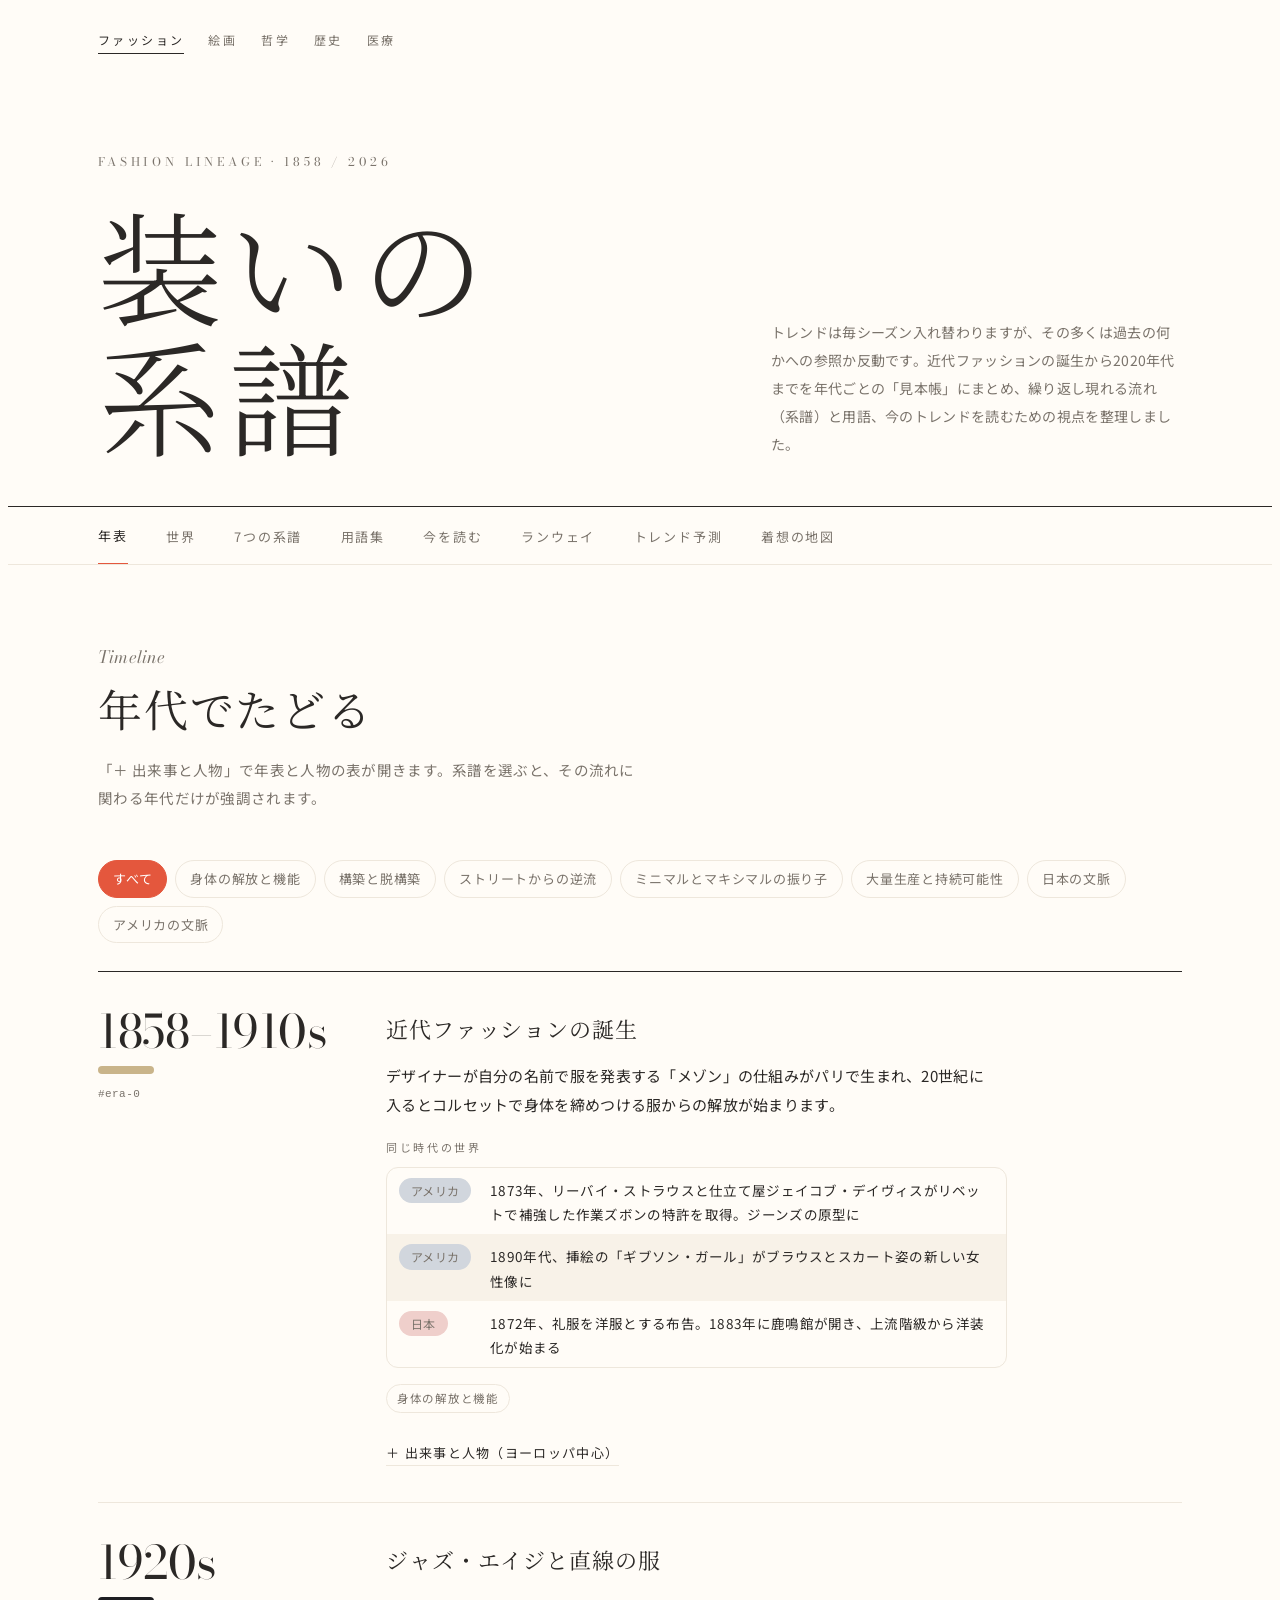
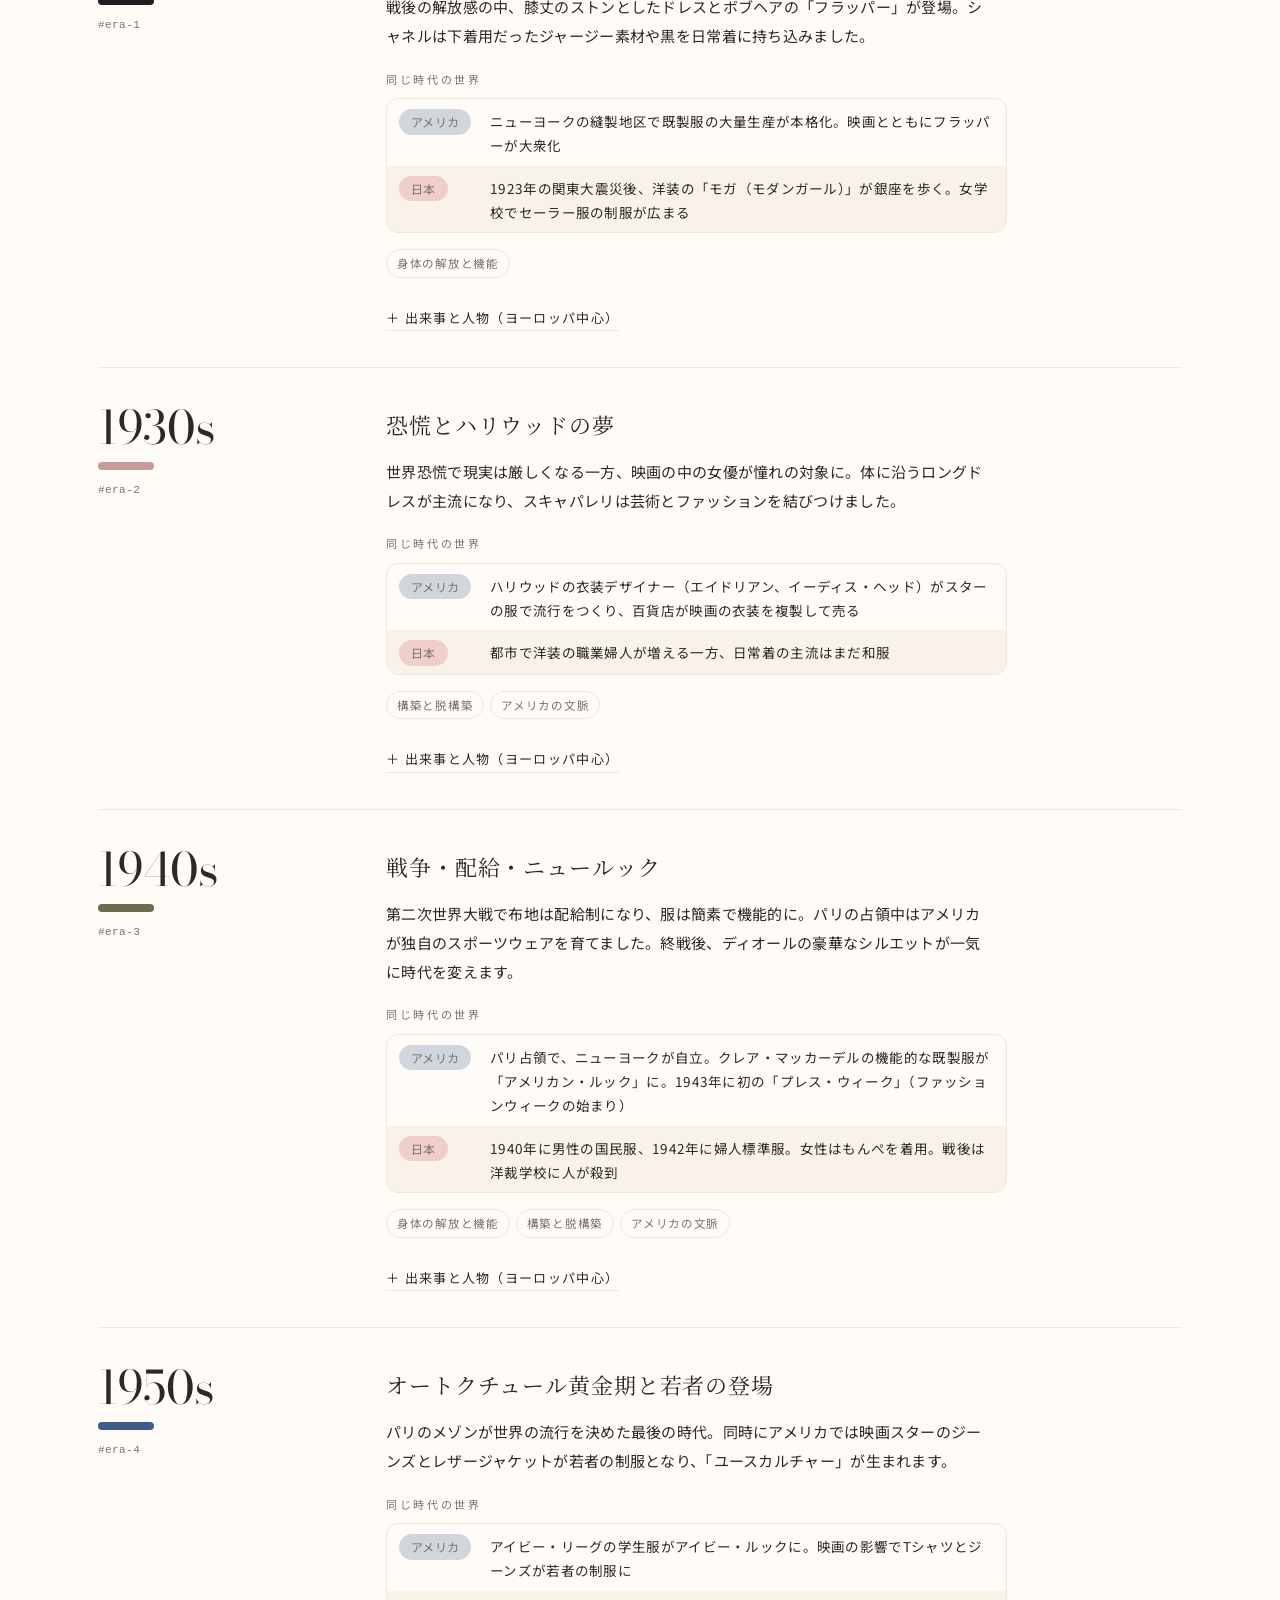
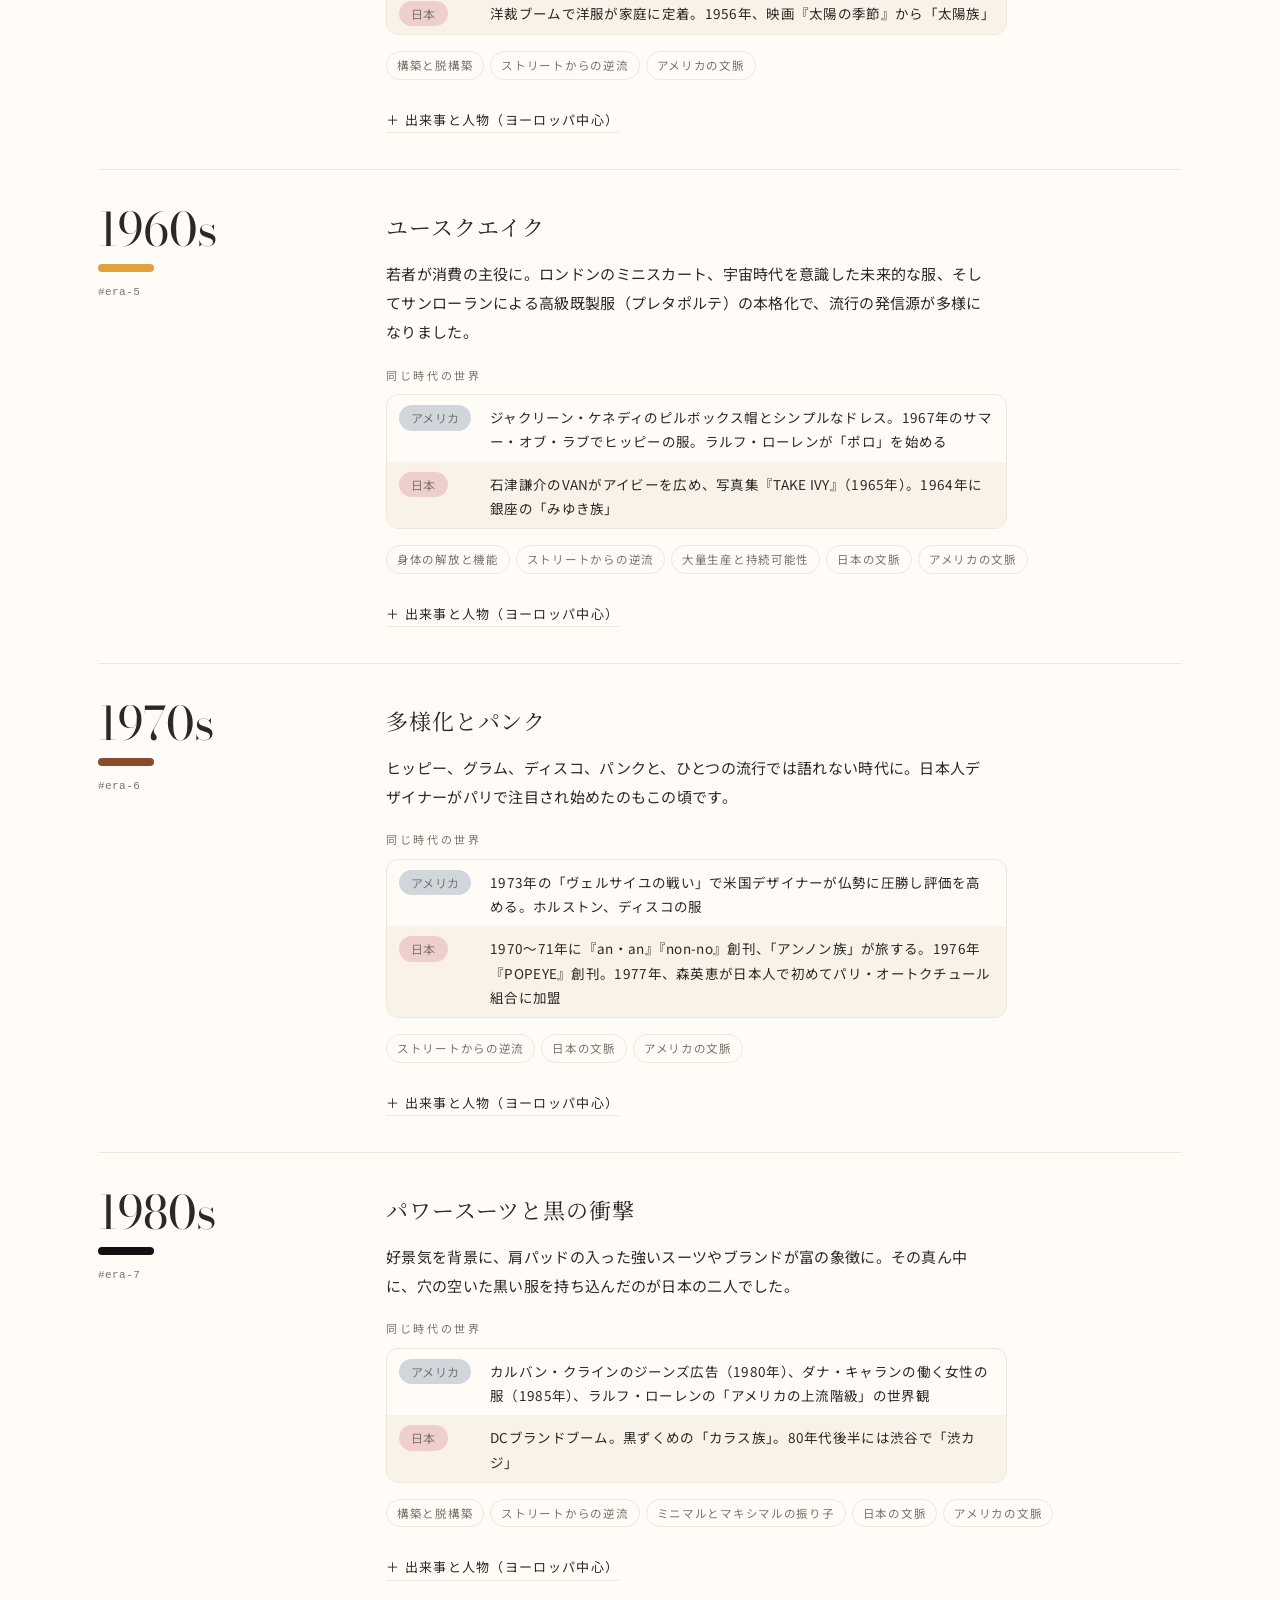
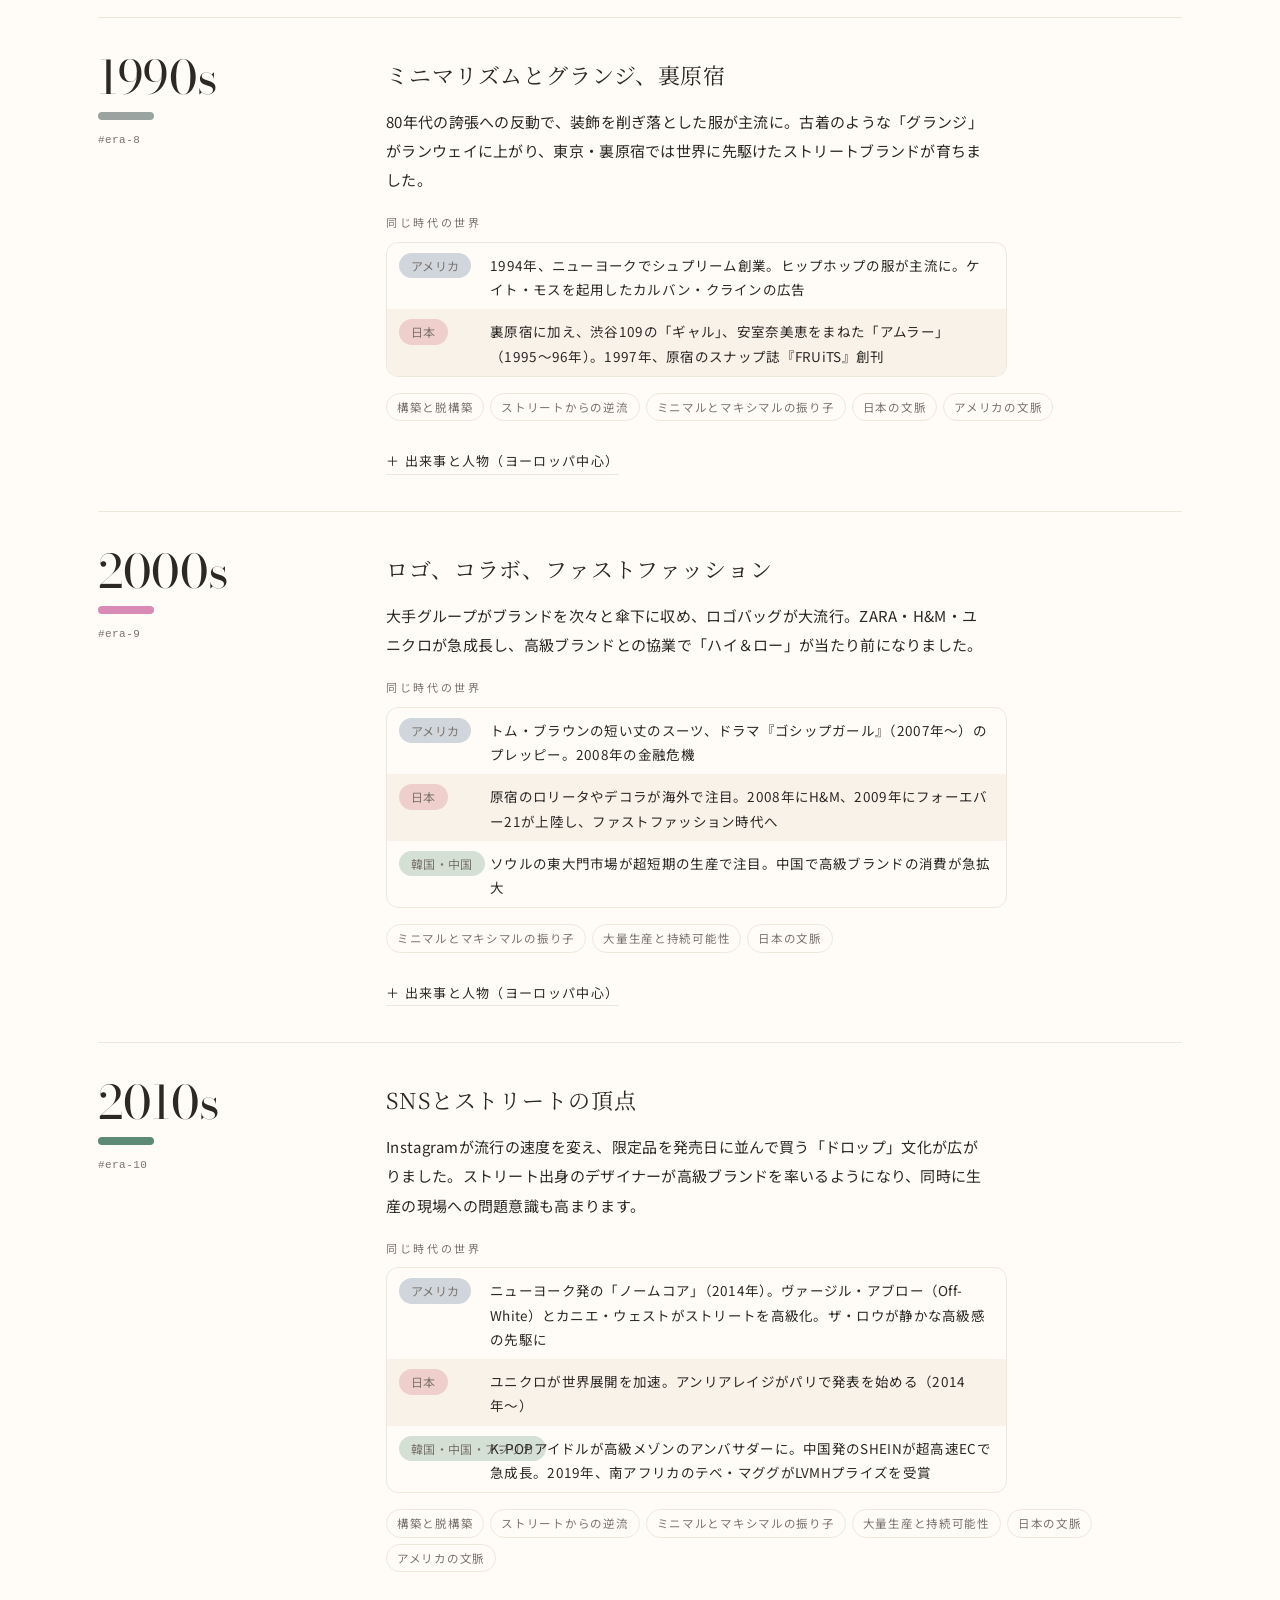
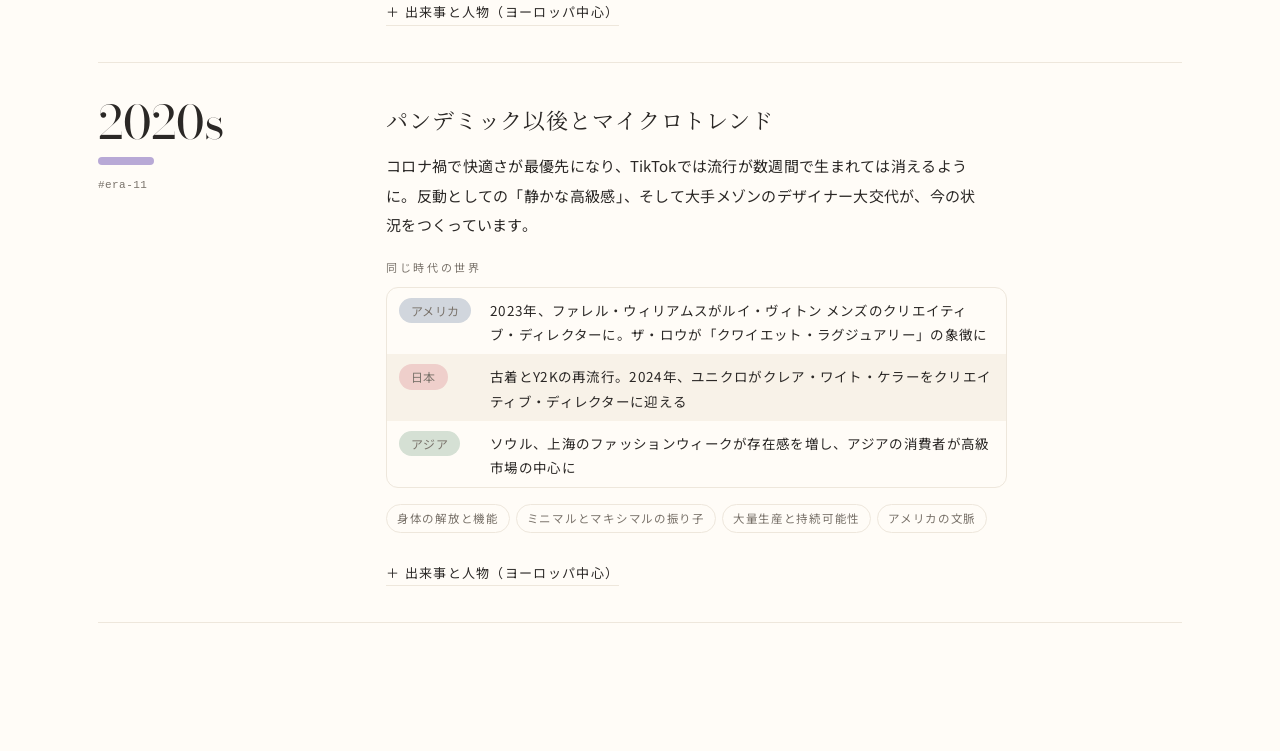
==== commit 8a95774e: "Add Japanese and world history page history.html covers 14 eras each of Japanese and world history, " ====
--- a/index.html
+++ b/index.html
@@ -16,7 +16,8 @@
   <a href="index.html" aria-current="page">ファッション</a>
   <a href="painting.html">絵画</a>
   <a href="philosophy.html">哲学</a>
-  <a href="medicine.html">医療</a>
+  <a href="history.html">歴史</a>
+  <a href="https://raiankun.github.io/medical-history/">医療</a>
 </nav>
 
 <header class="hero wrap">
--- a/site.css
+++ b/site.css
@@ -749,3 +749,51 @@
   a{color:inherit}
 }
 .guide .doc h2{display:flex;background:none;border-radius:0;padding:0 0 10px}
+
+/* 歴史（history.html）：生成りの紙に朱と藍。日本史は朱、世界史は藍を基調に、時代ごとの色を帯とストーリー枠に使う */
+.chronicle{
+  --bg:#FBF7EF; --ink:#262330; --sub:#6E6A73; --hair:#E8E0D2; --tint:#F3ECDF; --ox:#C8442F; --ai:#2F4F8A;
+  background:
+    radial-gradient(70vw 45vw at 95% -10%, rgba(200,68,47,.09), transparent 60%),
+    radial-gradient(70vw 50vw at -10% 105%, rgba(47,79,138,.09), transparent 60%),
+    var(--bg);
+  background-attachment:fixed;
+}
+.chronicle .hero h1{font-weight:400;letter-spacing:.1em}
+.chronicle .hero h1::after{content:"";display:block;width:96px;height:6px;margin-top:18px;border-radius:3px;background:linear-gradient(90deg,var(--ox) 0 50%,var(--ai) 50% 100%)}
+.chronicle nav.tabs{background:rgba(251,247,239,.9);-webkit-backdrop-filter:blur(8px);backdrop-filter:blur(8px)}
+.chronicle section>h2{border-left:6px solid var(--ox);padding-left:14px}
+.chronicle #world>h2{border-left-color:var(--ai)}
+.chronicle .eras{border-top:0}
+.chronicle .era.mv{border:1px solid var(--hair);border-left:8px solid var(--mc);border-radius:18px;padding:28px;margin-bottom:18px;background:rgba(255,255,255,.78)}
+.chronicle .era.mv .years{font-family:var(--f-jserif);font-size:clamp(17px,1.8vw,21px);line-height:1.5;letter-spacing:.02em;color:var(--mc)}
+.chronicle .era.mv .cloth{width:48px;height:48px;border-radius:12px;transform:rotate(45deg) scale(.72);background:linear-gradient(135deg,color-mix(in srgb,var(--mc) 55%,#fff),var(--mc))}
+.chronicle .tbl th{background:color-mix(in srgb,var(--mc,var(--ox)) 14%,#fff)}
+.chronicle .tbl{background:rgba(255,255,255,.85)}
+.chronicle .tbl.events td:first-child{width:9.5em;white-space:normal;font-size:14px}
+.era-jump{display:flex;flex-wrap:wrap;gap:8px;margin:-24px 0 32px}
+.story{position:relative;margin:26px 0 8px;padding:26px 26px 18px;border-radius:18px;background:color-mix(in srgb,var(--mc) 9%,#fff);border:1px solid color-mix(in srgb,var(--mc) 28%,#fff)}
+.story .st-label{position:absolute;top:-12px;left:20px;font-family:var(--f-latin);font-style:italic;font-size:14px;letter-spacing:.06em;color:#fff;background:var(--mc);padding:1px 14px;border-radius:999px}
+.story h4{font-family:var(--f-jserif);font-size:clamp(19px,2.2vw,24px);line-height:1.6;margin:4px 0 6px}
+.story .st-q{margin:0 0 14px;color:var(--sub);font-size:14px}
+.story .st-q::before{content:"Q. ";font-family:var(--f-latin);font-style:italic;color:var(--mc)}
+.story p{margin:0 0 12px;max-width:42em}
+.story-grid{display:grid;grid-template-columns:repeat(auto-fill,minmax(250px,1fr));gap:14px}
+.st-card{display:flex;flex-direction:column;gap:6px;padding:18px 18px 16px;border-radius:16px;background:#fff;border:1px solid var(--hair);border-top:6px solid var(--mc);text-decoration:none;color:var(--ink);transition:transform .15s,box-shadow .15s}
+.st-card:hover{transform:translateY(-2px);box-shadow:0 10px 24px -16px color-mix(in srgb,var(--mc) 70%,transparent)}
+.st-card .st-era{font-size:12px;color:var(--mc);letter-spacing:.06em}
+.st-card .st-era small{color:var(--sub);margin-left:8px}
+.st-card b{font-family:var(--f-jserif);font-weight:500;font-size:17px;line-height:1.6}
+.st-card .st-q{font-size:13px;color:var(--sub);line-height:1.8}
+.st-card .st-go{margin-top:auto;font-size:12.5px;color:var(--mc)}
+@media (max-width:760px){
+  .chronicle .era.mv{padding:20px 16px;border-left-width:6px}
+  .story{padding:24px 16px 12px}
+  .era-jump{margin-top:-16px}
+}
+@media (max-width:960px){
+  .chronicle .tbl.events td{display:block;width:100%}
+  .chronicle .tbl.events td::before{content:none}
+  .chronicle .tbl.events td:first-child{width:100%;font-size:13px;color:var(--mc,var(--ox))}
+  .chronicle .tbl.events tr{padding:10px 14px}
+}
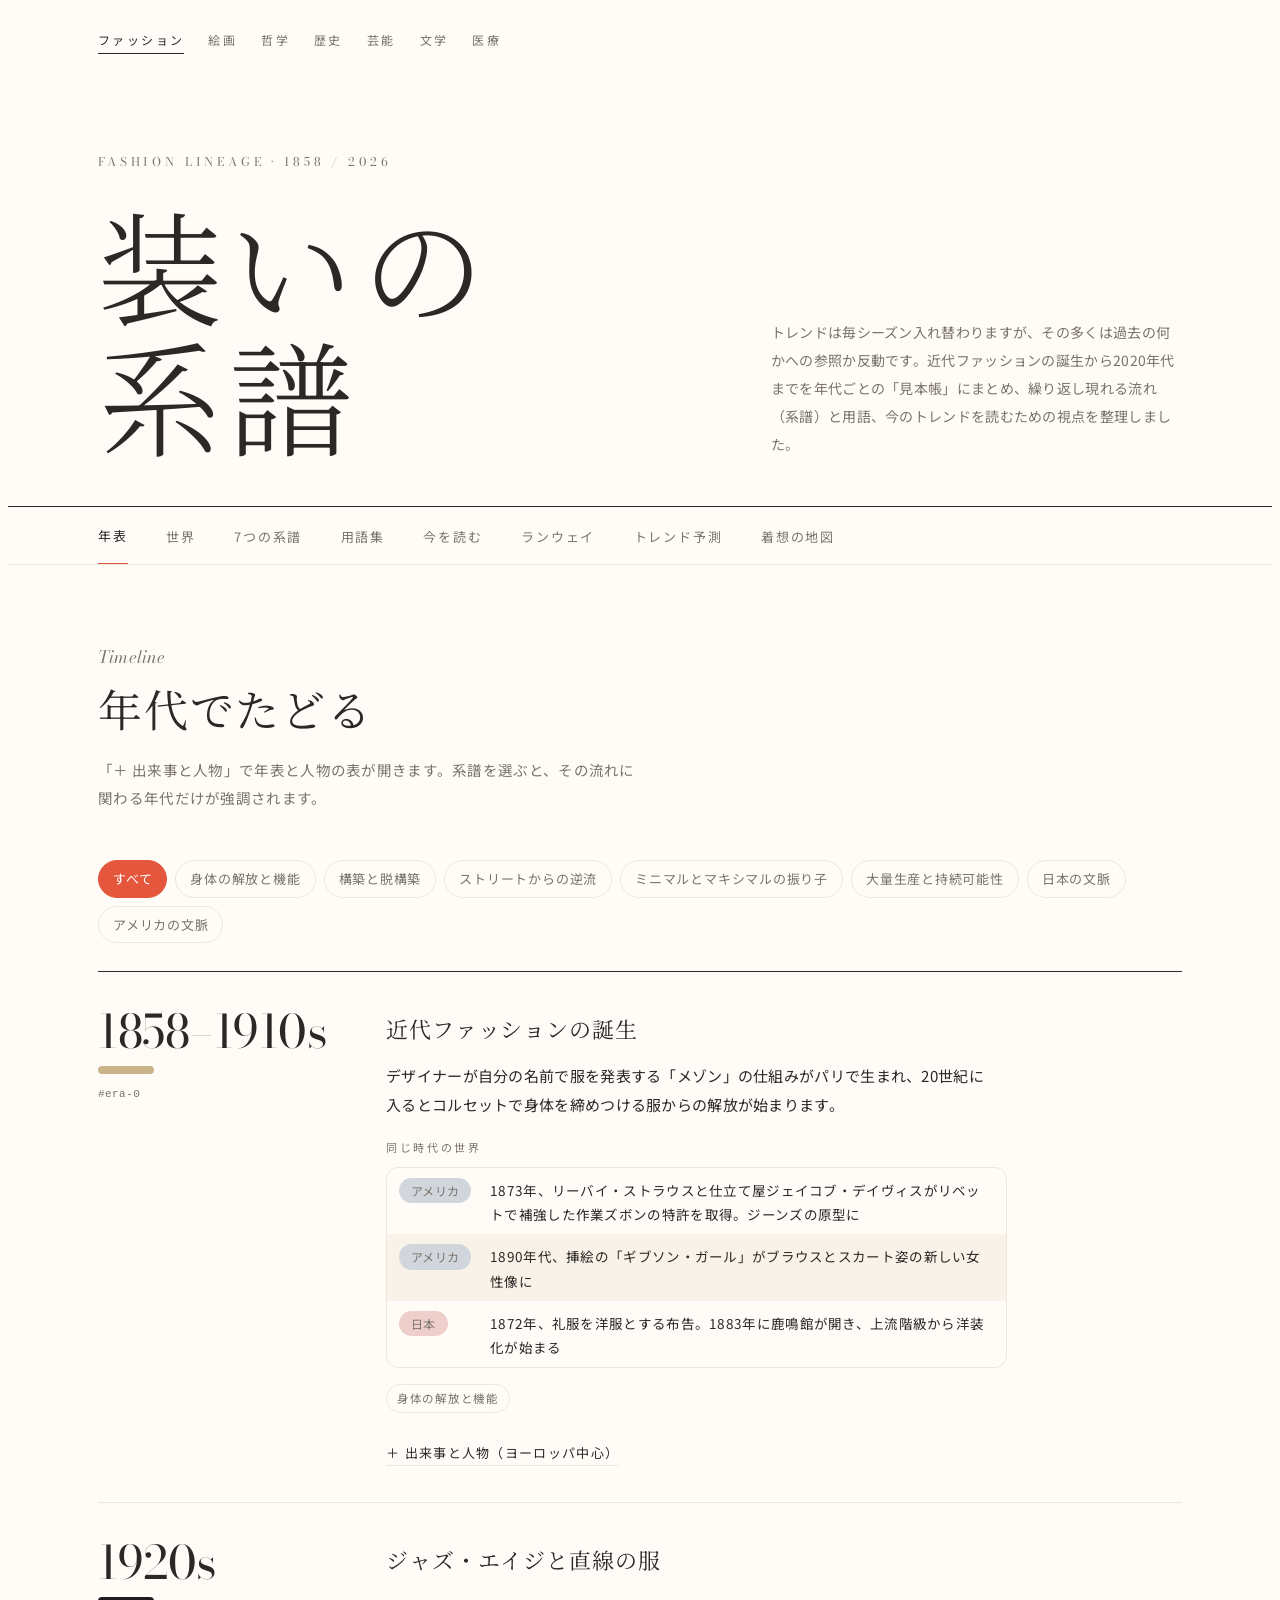
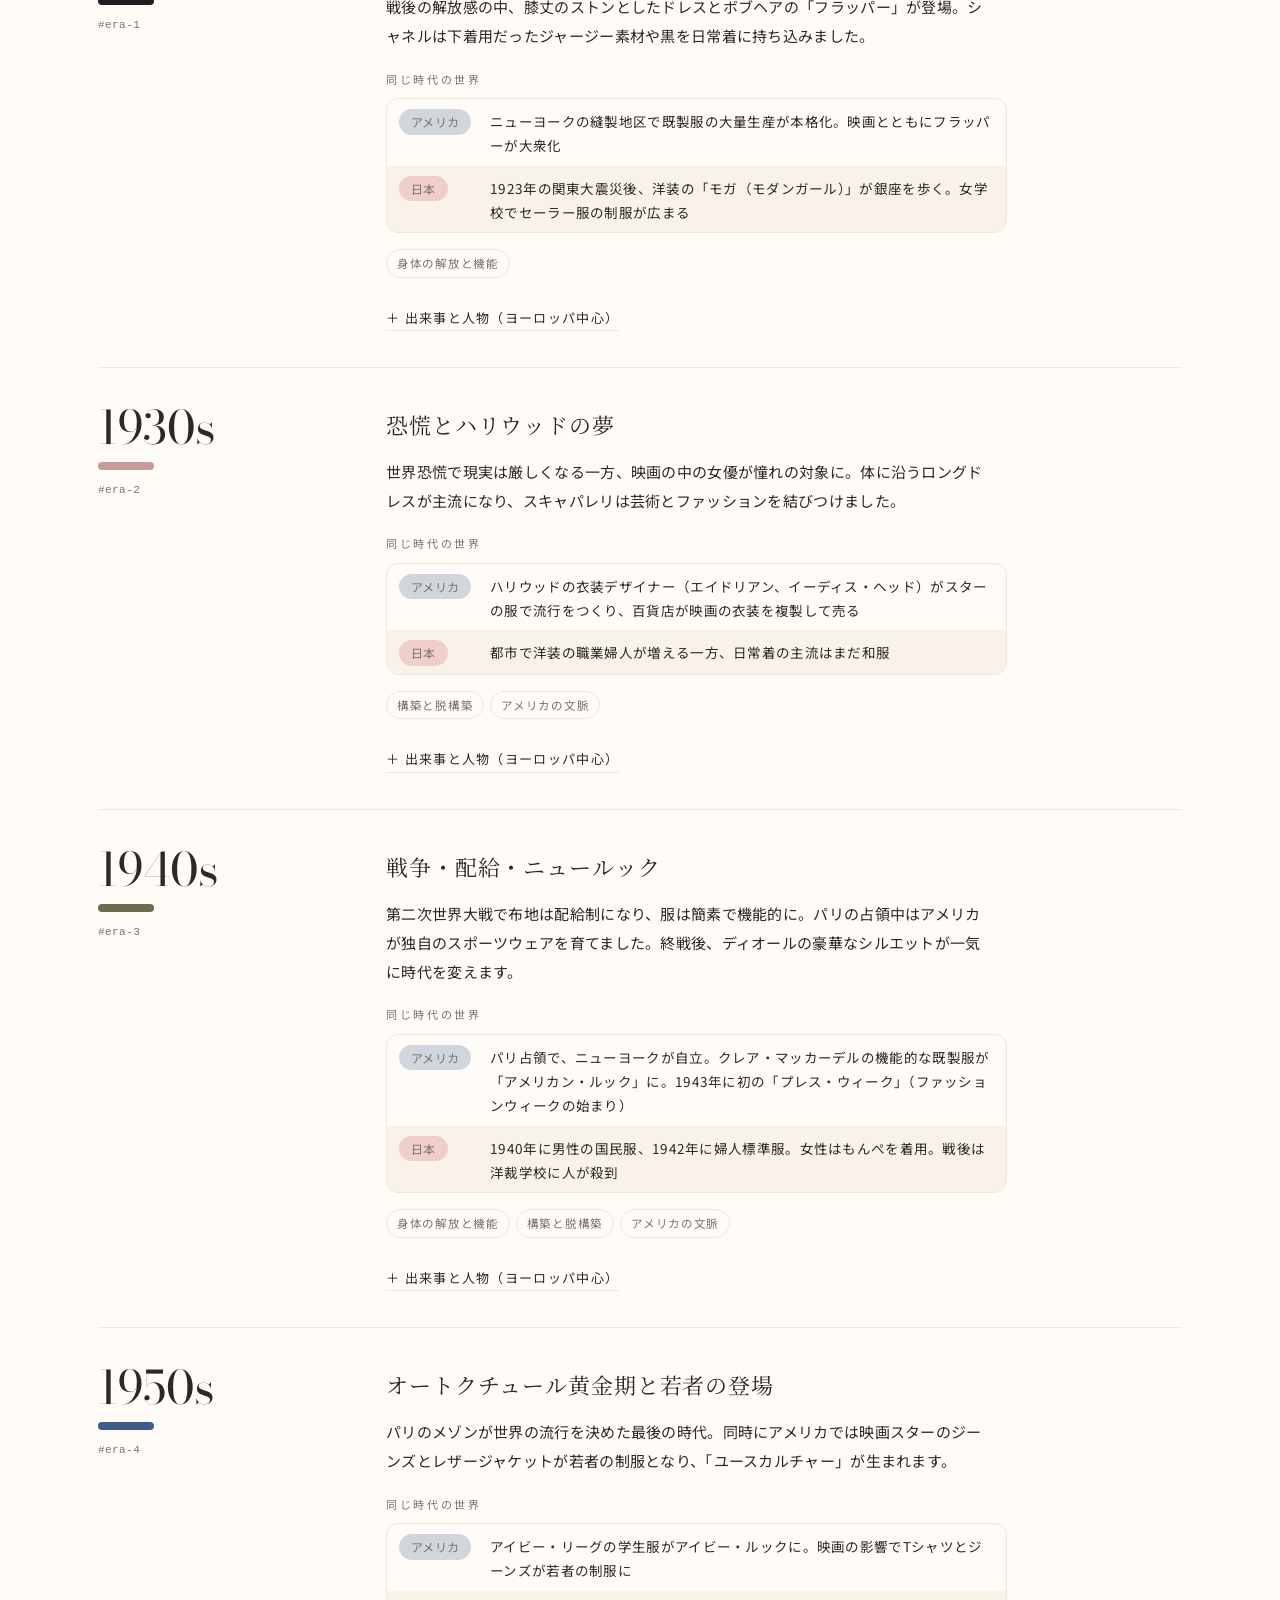
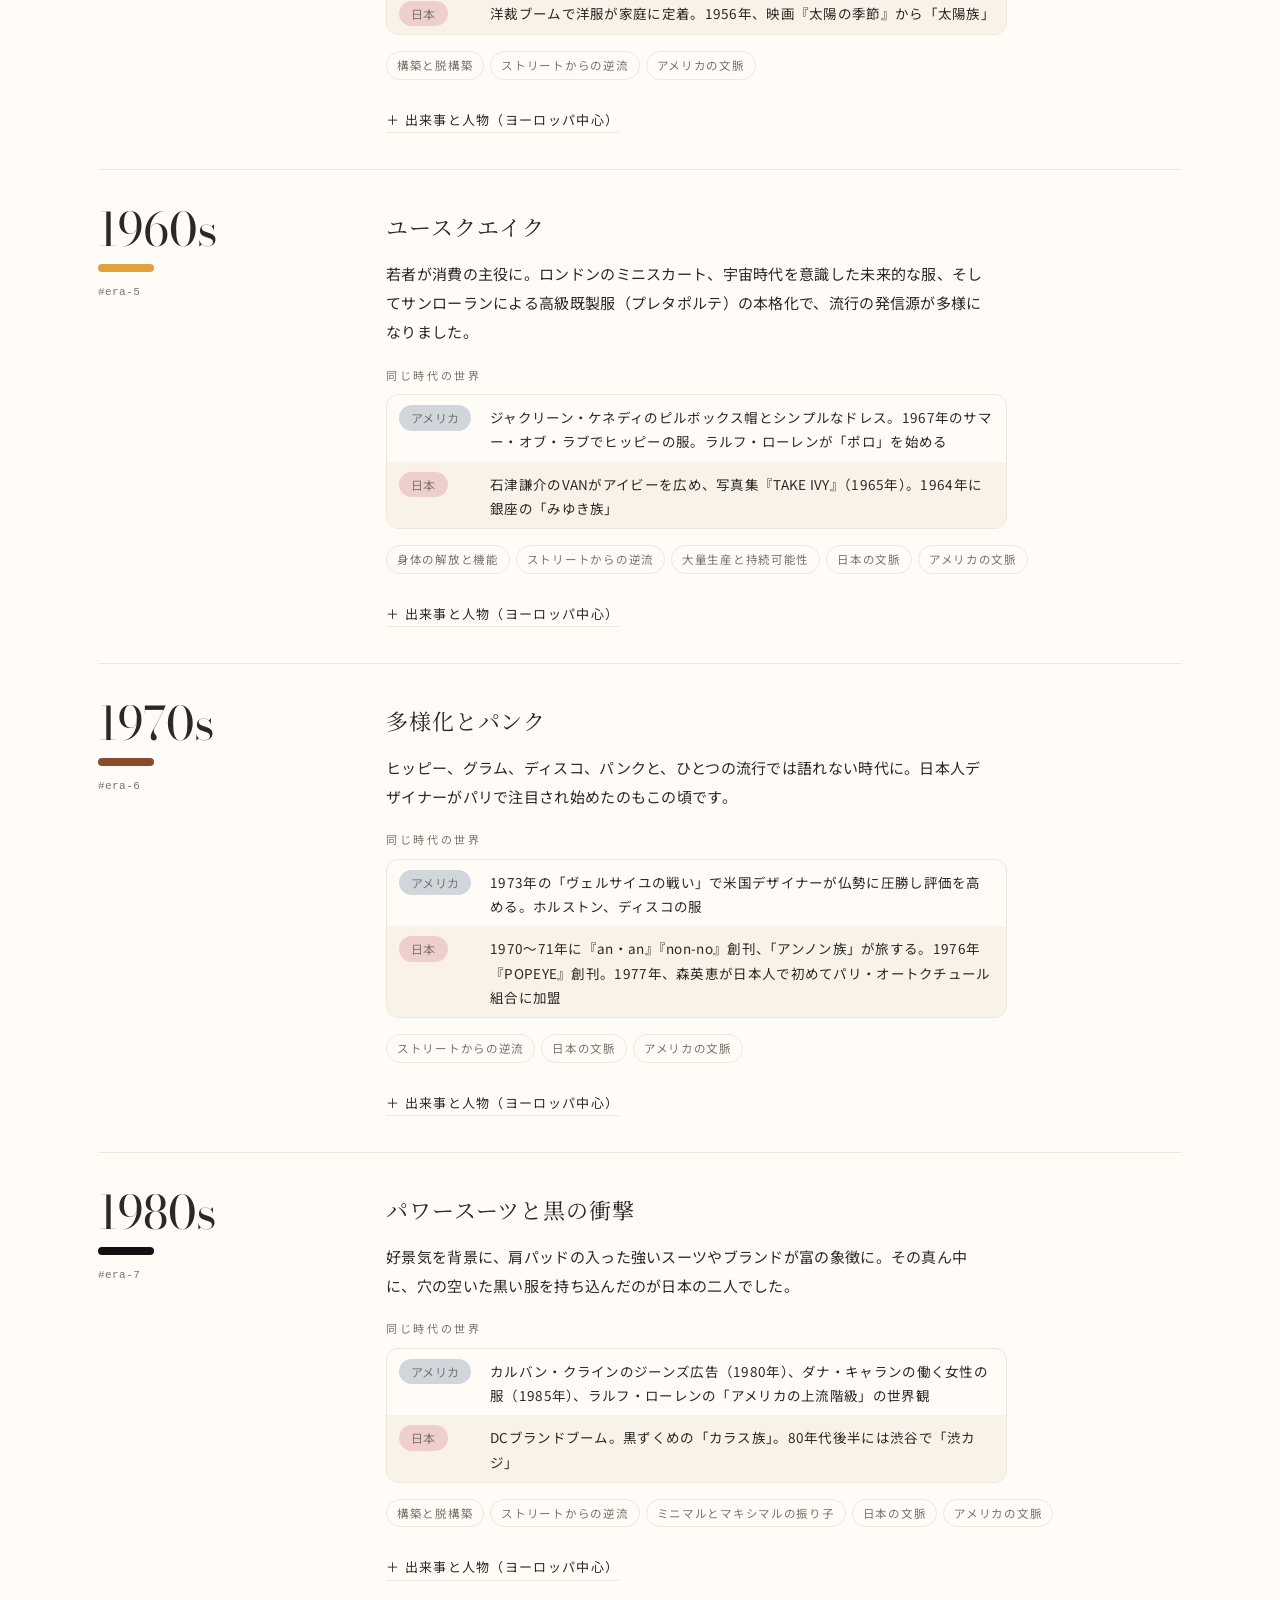
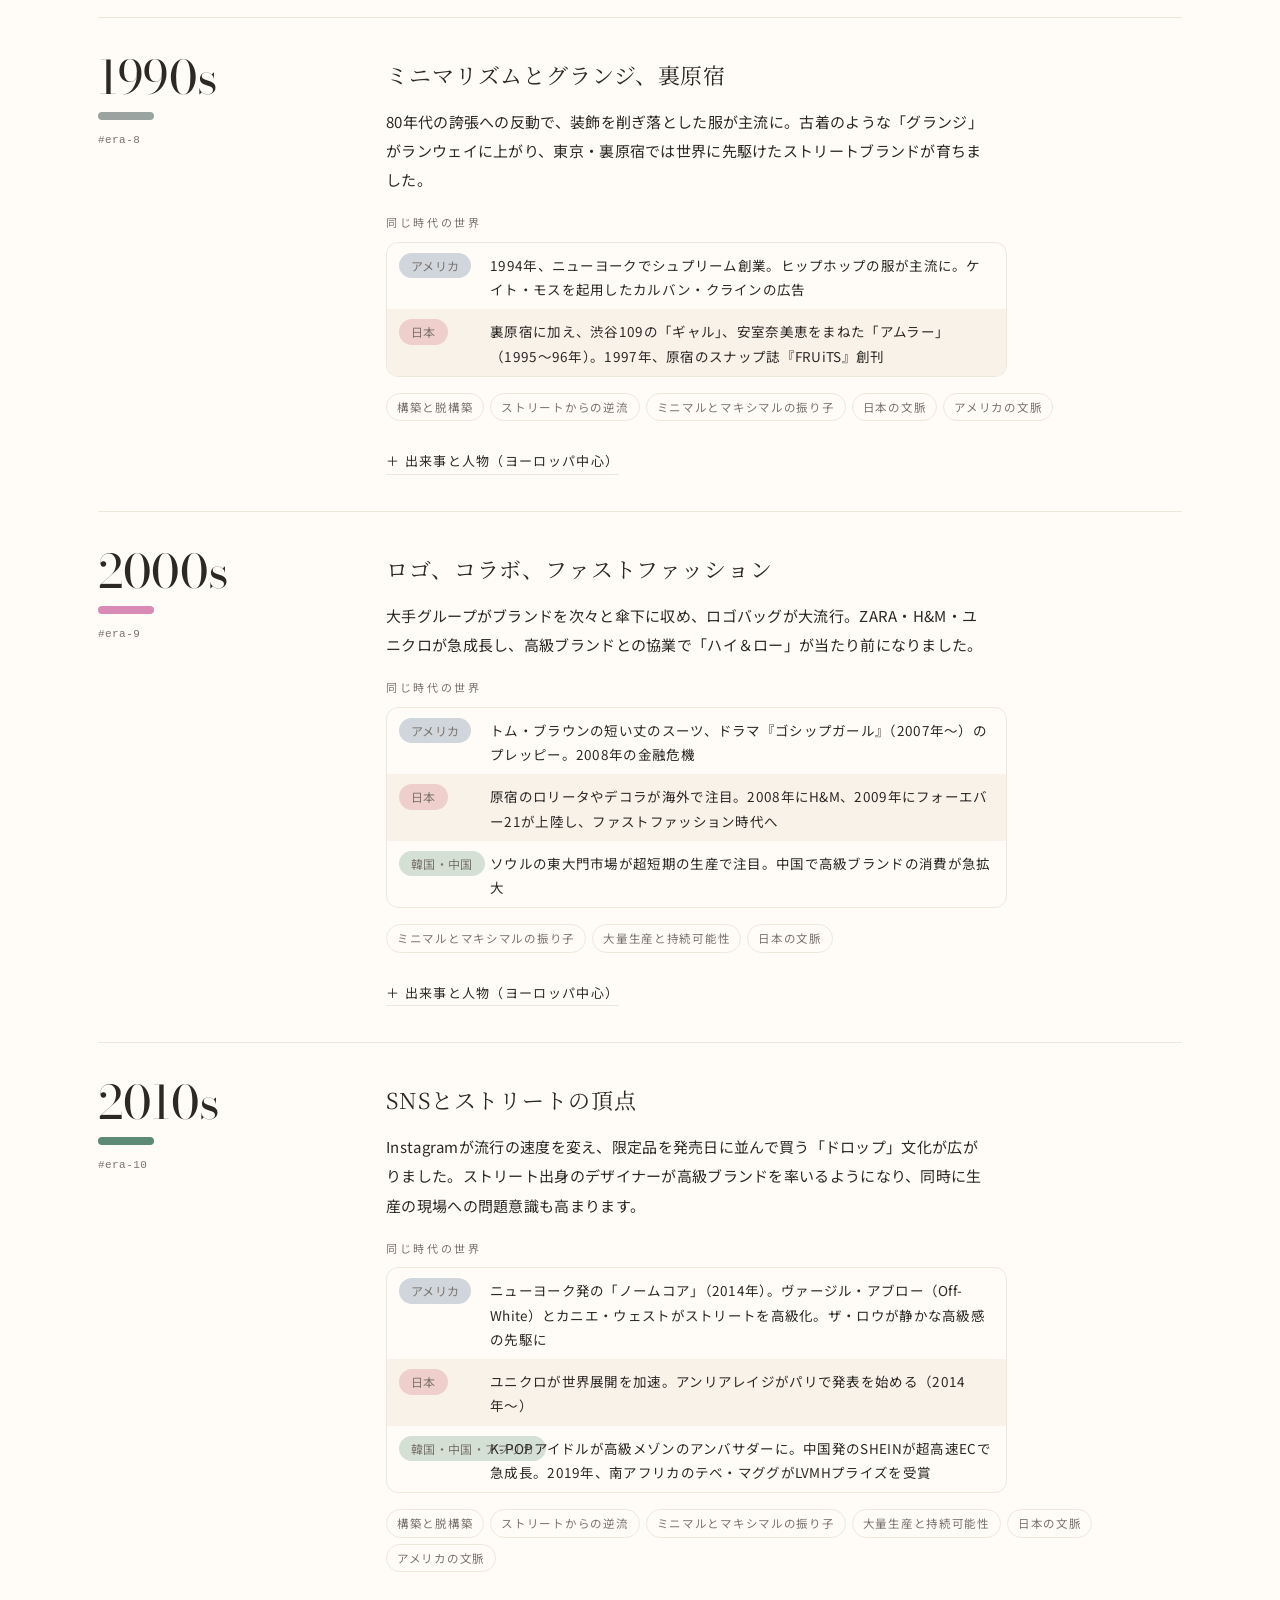
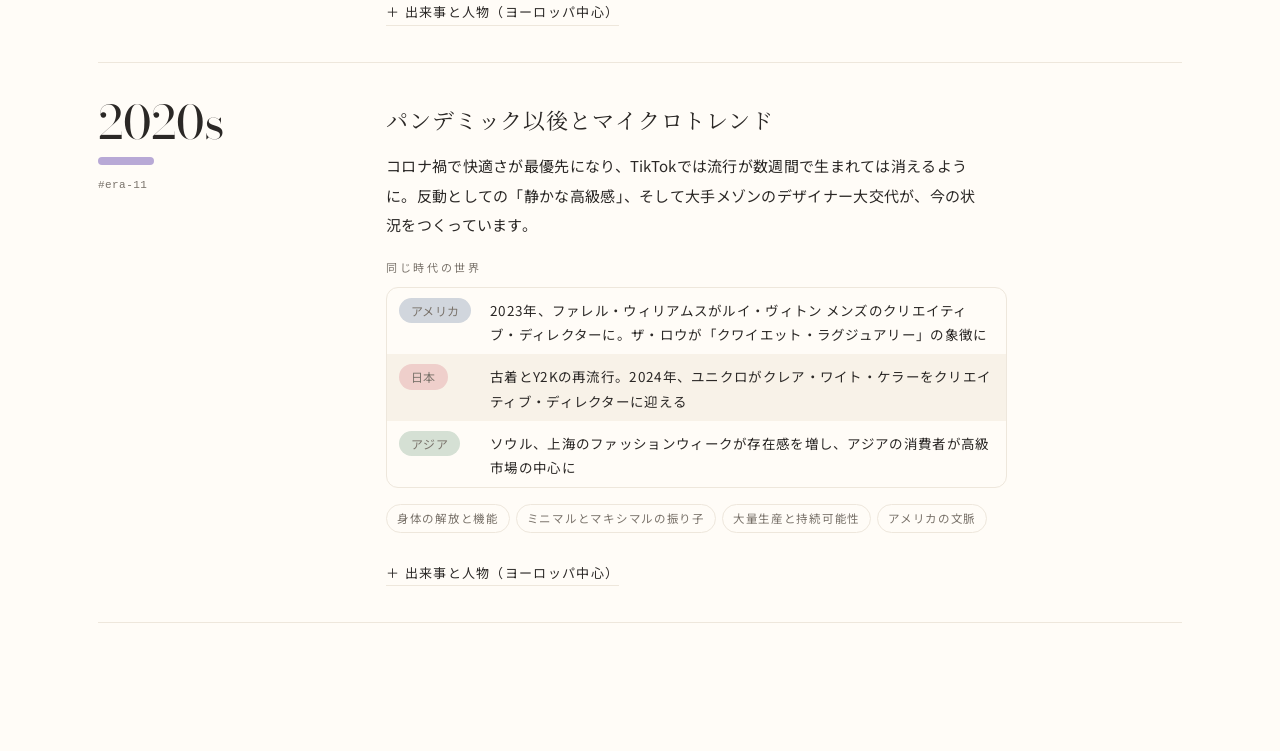
==== commit fea024d7: "Split performing arts and literature into their own pages Move the 日本芸能 and 日本文学 tabs out of history" ====
--- a/index.html
+++ b/index.html
@@ -17,6 +17,8 @@
   <a href="painting.html">絵画</a>
   <a href="philosophy.html">哲学</a>
   <a href="history.html">歴史</a>
+  <a href="geino.html">芸能</a>
+  <a href="bungaku.html">文学</a>
   <a href="https://raiankun.github.io/medical-history/">医療</a>
 </nav>
 
--- a/site.css
+++ b/site.css
@@ -797,3 +797,14 @@
   .chronicle .tbl.events td:first-child{width:100%;font-size:13px;color:var(--mc,var(--ox))}
   .chronicle .tbl.events tr{padding:10px 14px}
 }
+.chronicle #geino>h2{border-left-color:#7A4A8A}
+.chronicle .tbl.watch .num{width:24px;height:24px;font-size:13px;margin-right:10px;background:var(--mc,var(--ox));vertical-align:middle}
+.chronicle .tbl.works-g td:first-child,.chronicle .tbl.watch td:first-child{width:13em}
+@media (max-width:960px){
+  .chronicle .tbl.works-g td,.chronicle .tbl.watch td{display:block;width:100%}
+  .chronicle .tbl.works-g td::before,.chronicle .tbl.watch td::before{content:none}
+}
+.aoz-s{display:inline-block;font-size:10.5px;line-height:1.5;padding:0 7px;border-radius:999px;background:#2E6B4F;color:#fff !important;text-decoration:none;vertical-align:1px}
+.chronicle .opening{font-family:var(--f-jserif);font-size:15px;line-height:1.9}
+.chronicle .tbl.style-steps td:first-child{width:8.5em}
+#styleSamples td:first-child{white-space:nowrap}
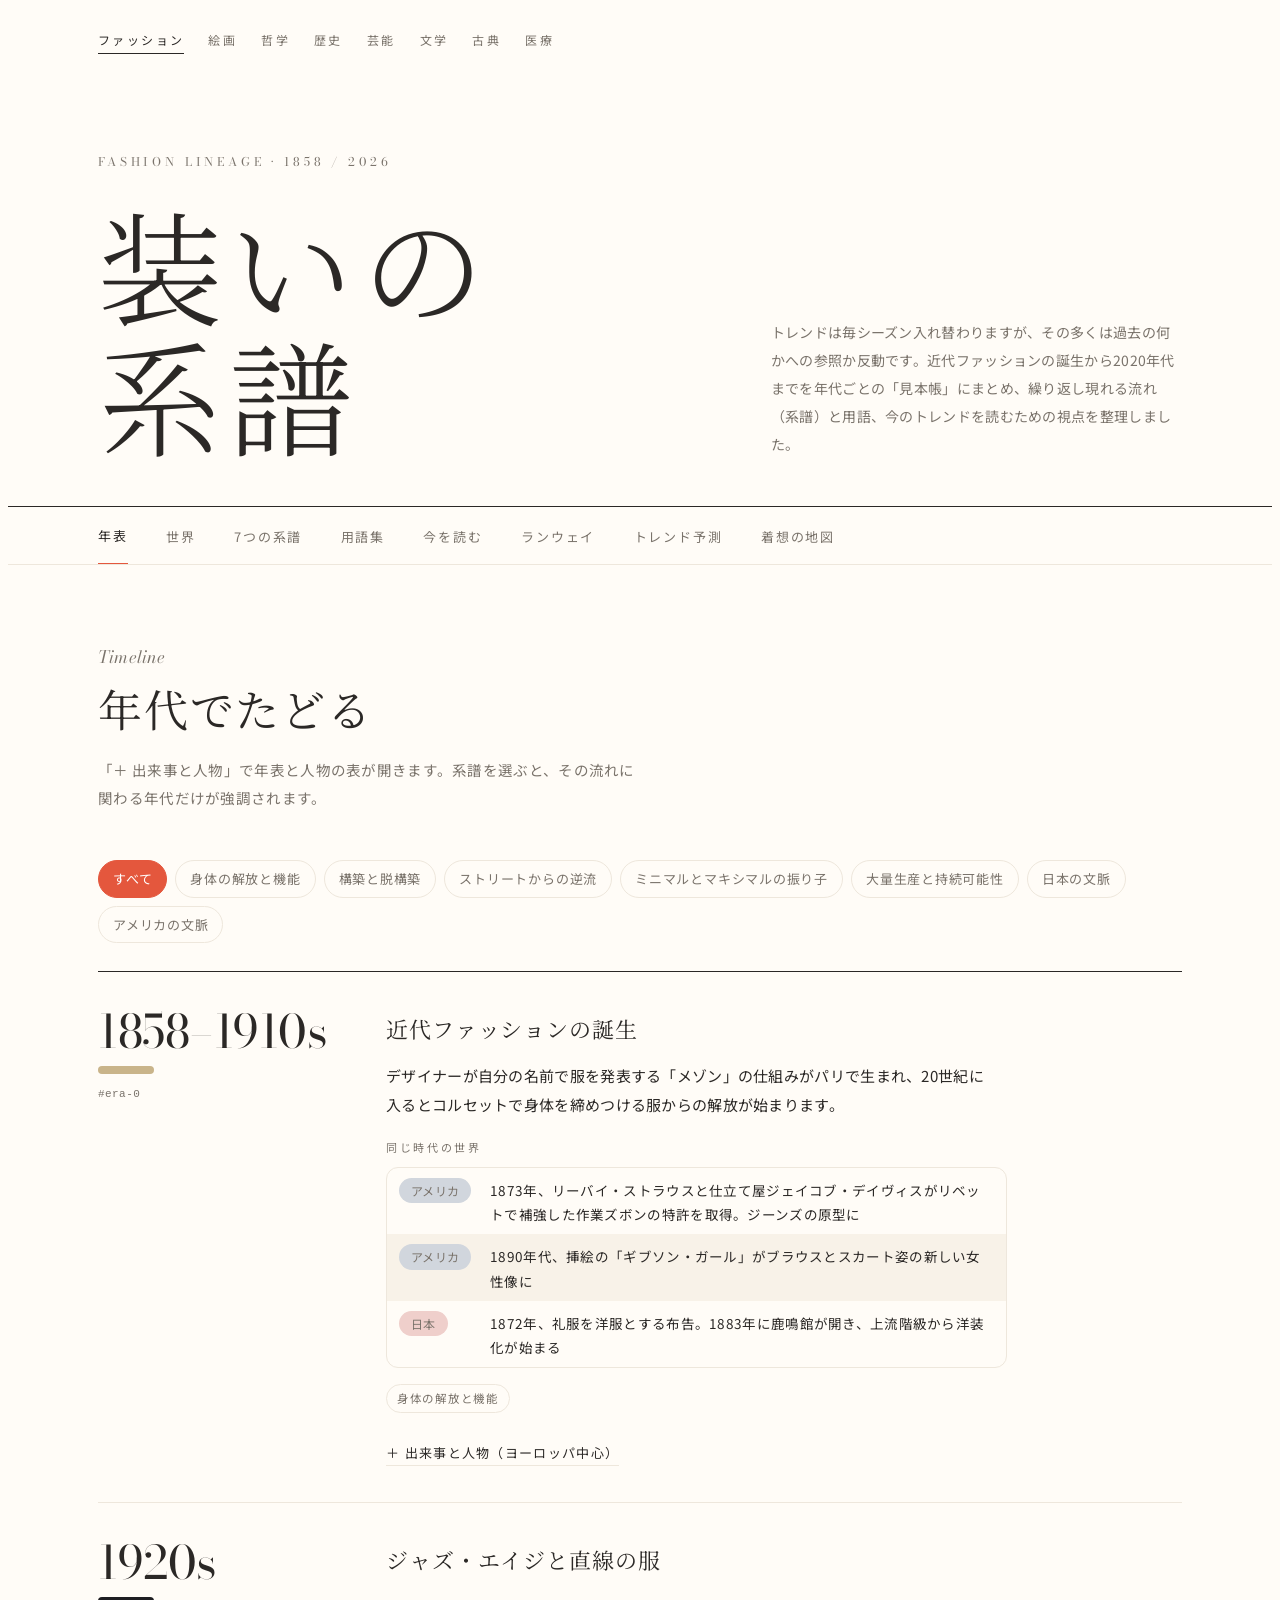
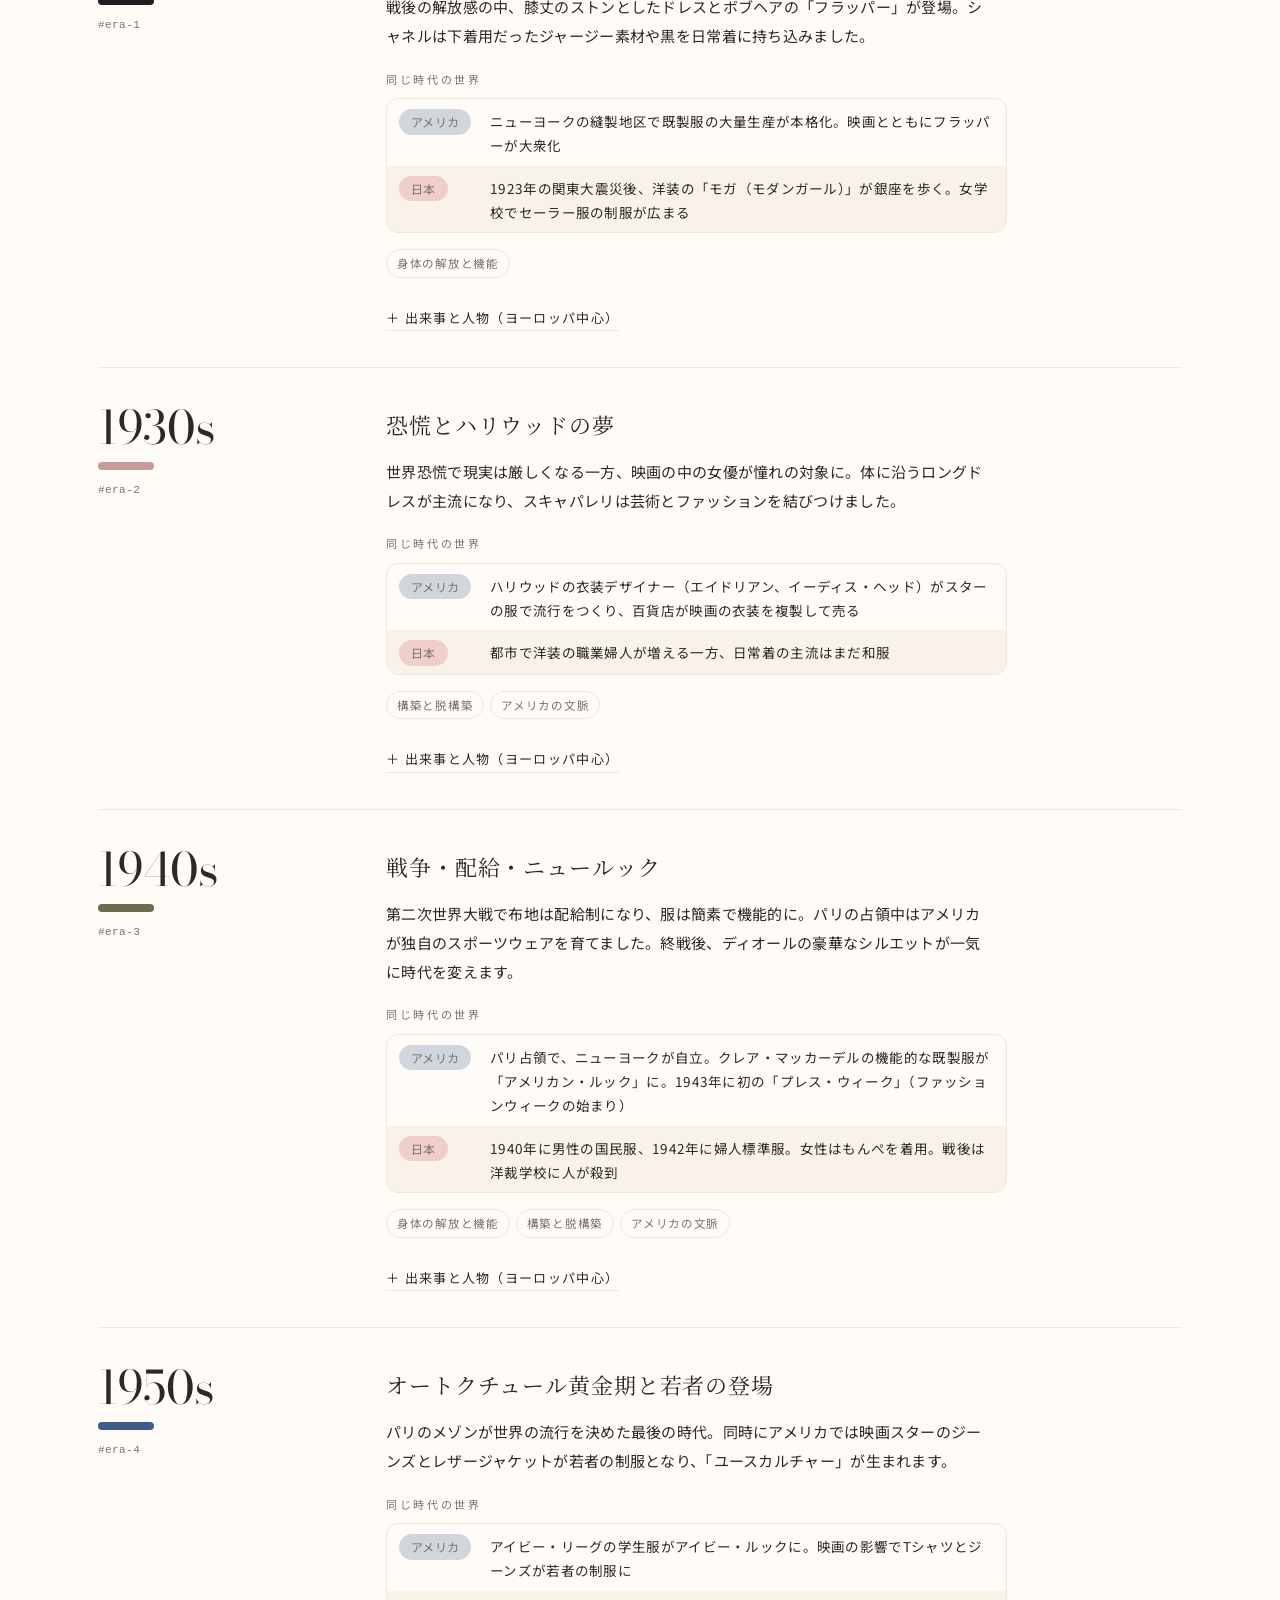
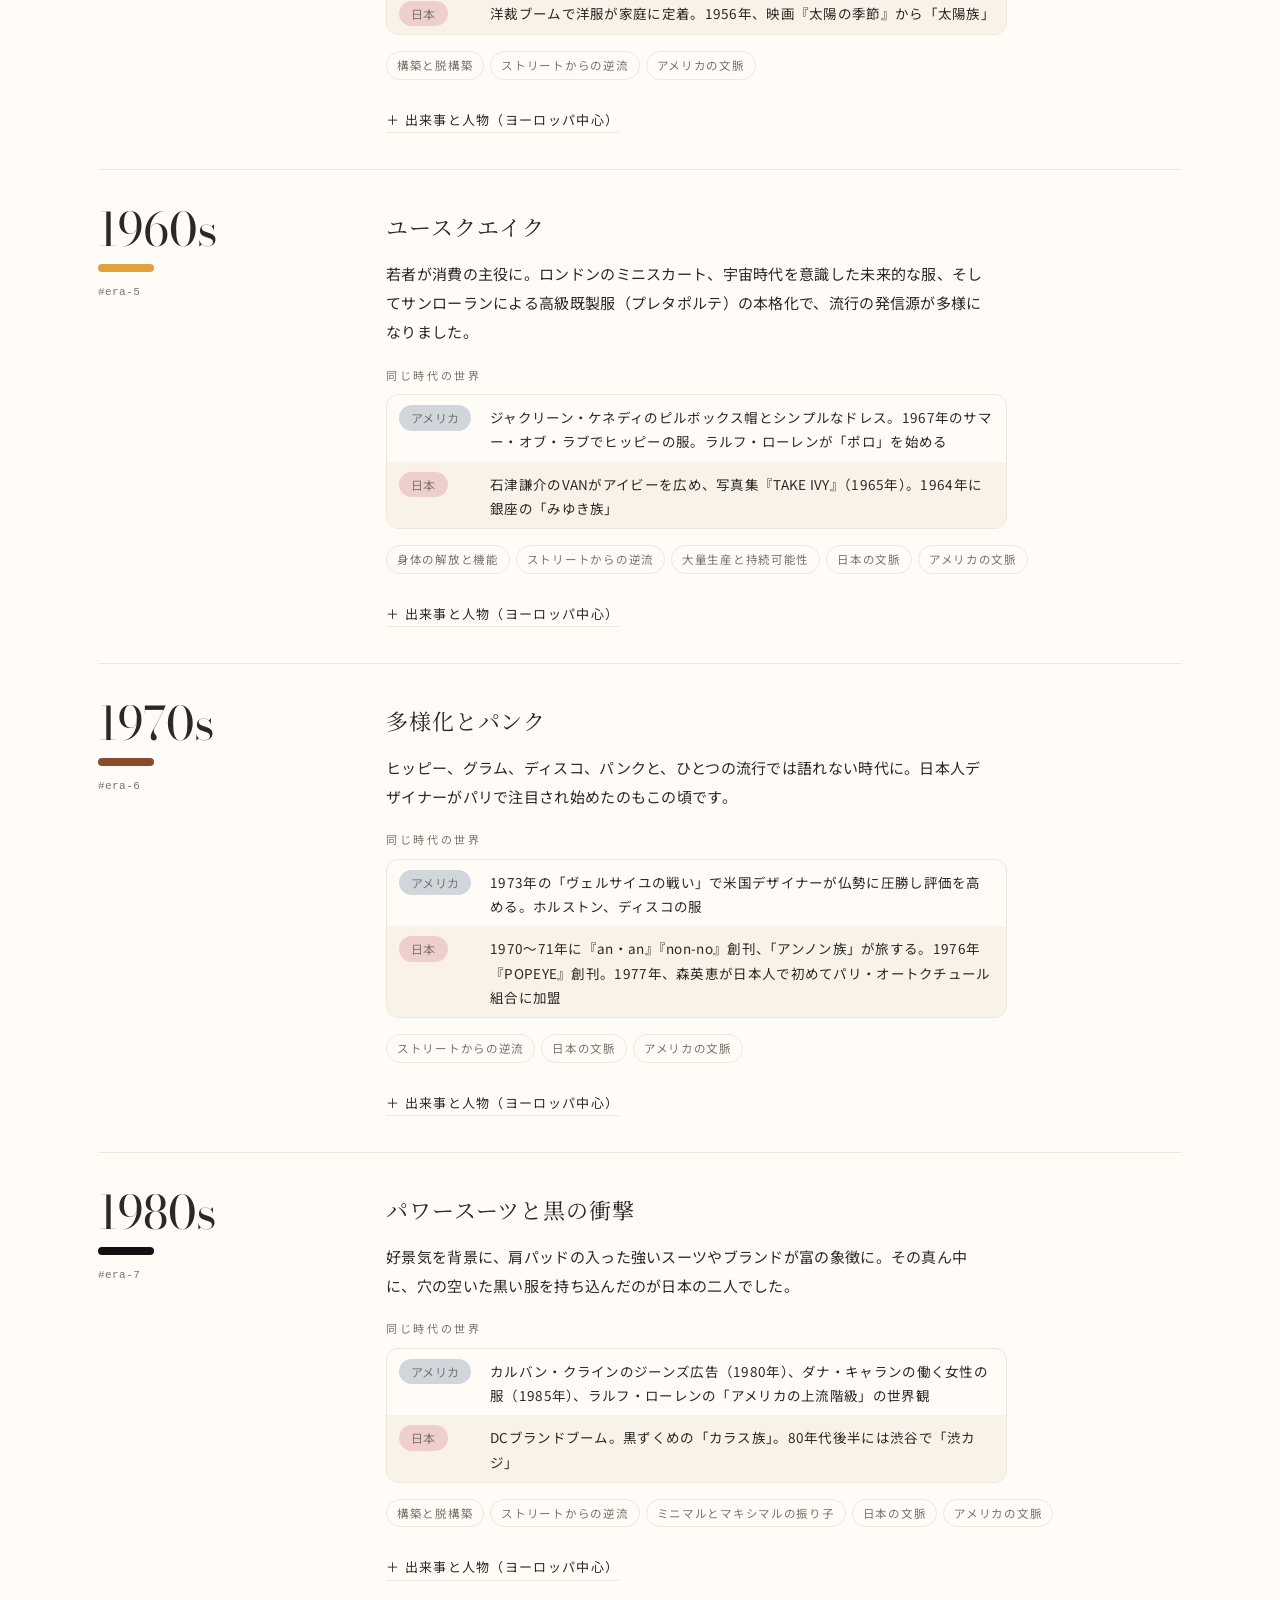
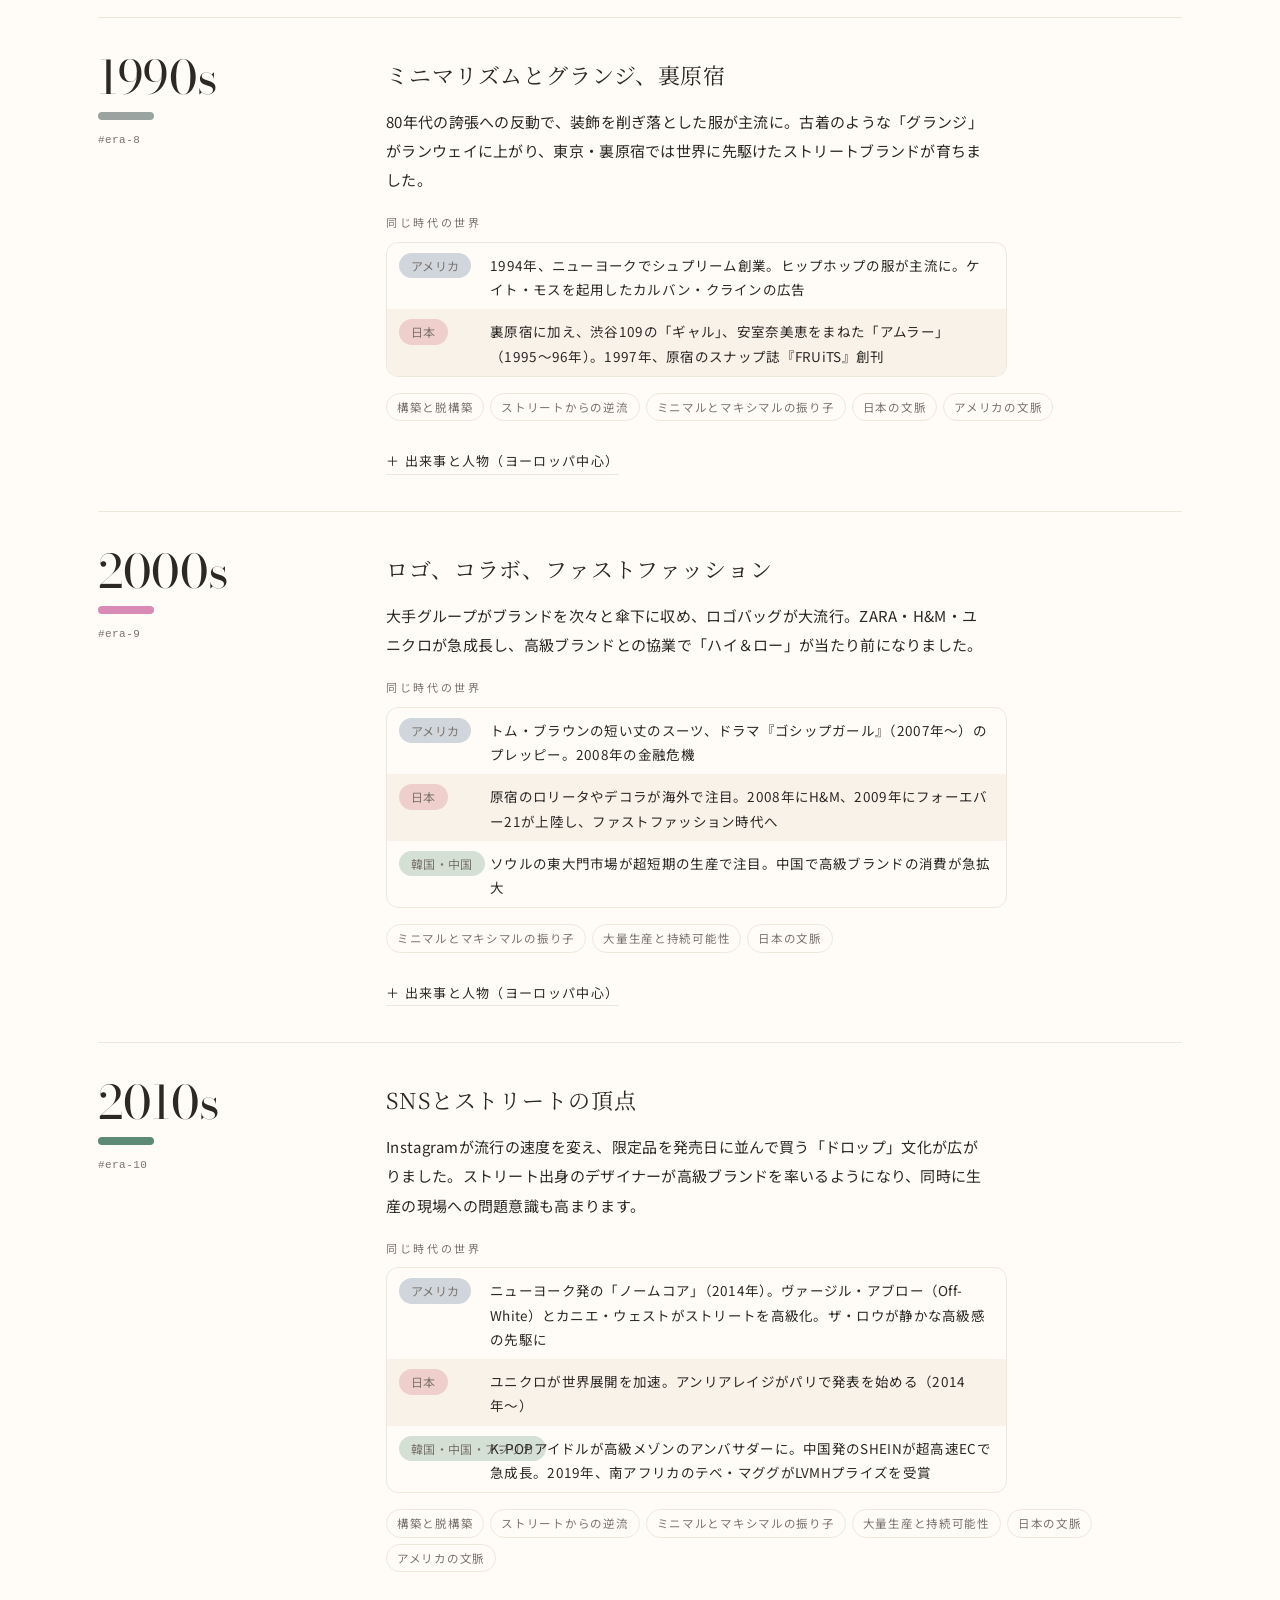
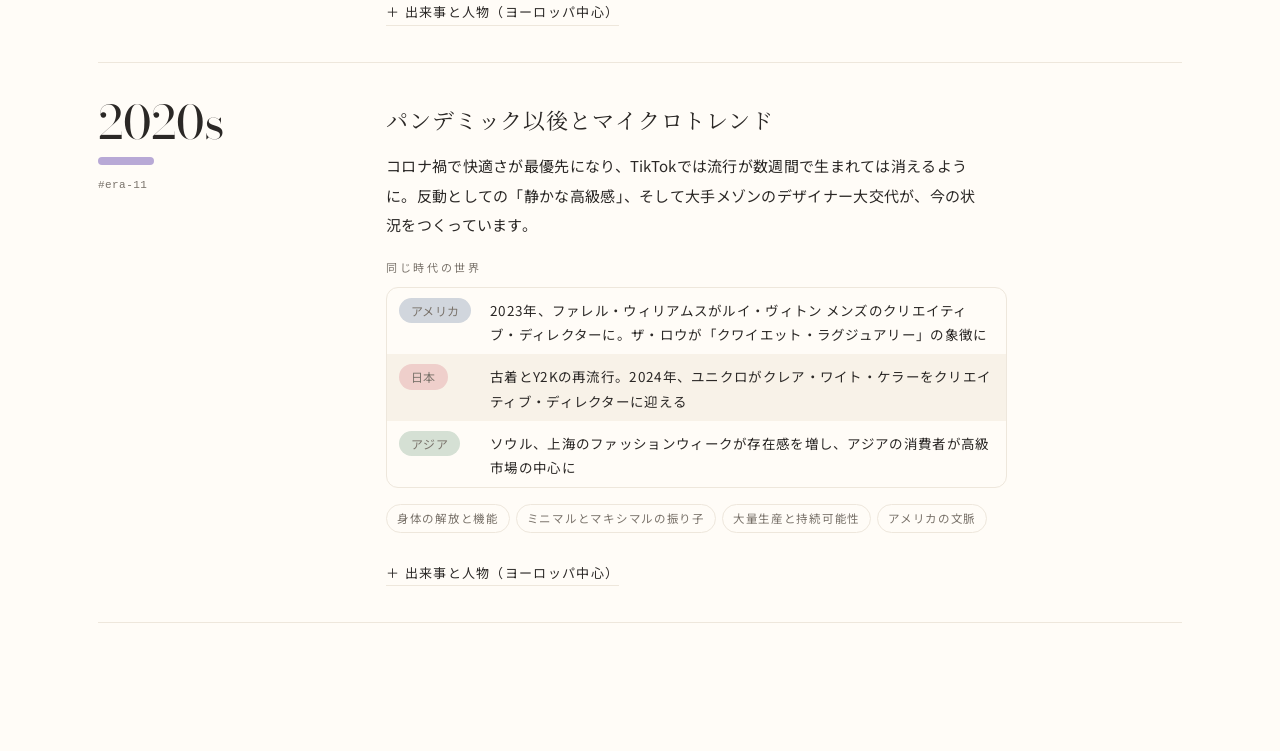
==== commit 0b3131e6: "Add 古典 section with a classics hub page koten.html introduces 14 classics from Kojiki to Oku no Hoso" ====
--- a/index.html
+++ b/index.html
@@ -19,6 +19,7 @@
   <a href="history.html">歴史</a>
   <a href="geino.html">芸能</a>
   <a href="bungaku.html">文学</a>
+  <a href="koten.html">古典</a>
   <a href="https://raiankun.github.io/medical-history/">医療</a>
 </nav>
 
--- a/site.css
+++ b/site.css
@@ -808,3 +808,231 @@
 .chronicle .opening{font-family:var(--f-jserif);font-size:15px;line-height:1.9}
 .chronicle .tbl.style-steps td:first-child{width:8.5em}
 #styleSamples td:first-child{white-space:nowrap}
+
+/* 豆知識・図のカード（歴史・芸能・文学） */
+.trivia{margin:18px 0 6px;padding:18px 20px 10px;border-radius:16px;background:#fff;border:2px dashed color-mix(in srgb,var(--mc,var(--ox)) 45%,#fff);position:relative}
+.trivia .tv-label{display:inline-flex;align-items:center;gap:6px;font-size:12px;letter-spacing:.14em;color:var(--mc,var(--ox));margin-bottom:6px}
+.trivia .tv-label::before{content:"?";display:inline-grid;place-items:center;width:22px;height:22px;border-radius:50%;background:var(--mc,var(--ox));color:#fff;font-family:var(--f-latin);font-size:14px;letter-spacing:0}
+.trivia ul{margin:0;padding:0;list-style:none}
+.trivia li{position:relative;padding:0 0 8px 18px;font-size:14px;line-height:1.85}
+.trivia li::before{content:"";position:absolute;left:2px;top:.75em;width:7px;height:7px;border-radius:2px;transform:rotate(45deg);background:color-mix(in srgb,var(--mc,var(--ox)) 60%,#fff)}
+.fig-card{margin:0 0 36px;padding:18px 18px 14px;border-radius:20px;background:rgba(255,255,255,.82);border:1px solid var(--hair)}
+.fig-card figcaption{display:flex;flex-direction:column;gap:2px;margin-bottom:10px}
+.fig-card figcaption b{font-family:var(--f-jserif);font-weight:500;font-size:17px}
+.fig-card figcaption span{font-size:12.5px;color:var(--sub)}
+.fig-card .chart-wrap{border:0;padding:4px 0}
+.chart .note{font-size:12.5px;fill:var(--ox);font-weight:500}
+.chart .bandl{font-size:12px;fill:#fff;pointer-events:none}
+.chart .nodel{font-size:14px;fill:var(--ink)}
+.chart .edgel{font-size:11.5px;fill:var(--sub)}
+.chart .stg{font-size:12px;fill:var(--ink)}
+.chart .stg.s{font-size:11px;fill:var(--sub)}
+
+/* 歴史：古地図の経緯線と、年輪 */
+.p-history{
+  background:
+    radial-gradient(70vw 45vw at 95% -10%, rgba(200,68,47,.09), transparent 60%),
+    radial-gradient(70vw 50vw at -10% 105%, rgba(47,79,138,.09), transparent 60%),
+    linear-gradient(rgba(47,79,138,.05) 1px, transparent 1px) 0 0/72px 72px,
+    linear-gradient(90deg, rgba(47,79,138,.05) 1px, transparent 1px) 0 0/72px 72px,
+    var(--bg);
+  background-attachment:fixed;
+}
+.p-history .hero{position:relative;isolation:isolate;overflow:hidden}
+.p-history .hero::before{content:"";position:absolute;z-index:-1;right:0;top:-40px;width:min(440px,80vw);aspect-ratio:1;border-radius:50%;
+  background:repeating-radial-gradient(circle, transparent 0 15px, rgba(200,68,47,.14) 15px 16.5px, transparent 16.5px 27px, rgba(47,79,138,.10) 27px 28px);
+  -webkit-mask:radial-gradient(circle, #000 45%, transparent 70%);mask:radial-gradient(circle, #000 45%, transparent 70%)}
+
+/* 芸能：定式幕の三色と、青海波 */
+.p-geino{
+  --bg:#FBF6EE;
+  background-color:var(--bg);
+  background-image:
+    radial-gradient(circle at 100% 150%, var(--bg) 24%, #F0E4D2 24%, #F0E4D2 28%, var(--bg) 28%, var(--bg) 36%, #F0E4D2 36%, #F0E4D2 40%, transparent 40%, transparent),
+    radial-gradient(circle at 0 150%, var(--bg) 24%, #F0E4D2 24%, #F0E4D2 28%, var(--bg) 28%, var(--bg) 36%, #F0E4D2 36%, #F0E4D2 40%, transparent 40%, transparent),
+    radial-gradient(circle at 50% 100%, #F0E4D2 10%, var(--bg) 10%, var(--bg) 23%, #F0E4D2 23%, #F0E4D2 30%, var(--bg) 30%, var(--bg) 43%, #F0E4D2 43%, #F0E4D2 50%, var(--bg) 50%, var(--bg) 63%, #F0E4D2 63%, #F0E4D2 71%, transparent 71%, transparent),
+    radial-gradient(circle at 100% 50%, #F0E4D2 5%, var(--bg) 5%, var(--bg) 15%, #F0E4D2 15%, #F0E4D2 20%, var(--bg) 20%, var(--bg) 29%, #F0E4D2 29%, #F0E4D2 34%, var(--bg) 34%, var(--bg) 44%, #F0E4D2 44%, #F0E4D2 49%, transparent 49%, transparent),
+    radial-gradient(circle at 0 50%, #F0E4D2 5%, var(--bg) 5%, var(--bg) 15%, #F0E4D2 15%, #F0E4D2 20%, var(--bg) 20%, var(--bg) 29%, #F0E4D2 29%, #F0E4D2 34%, var(--bg) 34%, var(--bg) 44%, #F0E4D2 44%, #F0E4D2 49%, transparent 49%, transparent);
+  background-size:100px 50px;
+}
+.p-geino::before{content:"";display:block;height:14px;background:repeating-linear-gradient(90deg,#1E1B18 0 72px,#B4532A 72px 144px,#2F6B4A 144px 216px)}
+.p-geino .hero h1{background:linear-gradient(90deg,#1E1B18,#B4532A 55%,#2F6B4A);-webkit-background-clip:text;background-clip:text;color:transparent}
+.p-geino .hero h1::after{background:repeating-linear-gradient(90deg,#1E1B18 0 32px,#B4532A 32px 64px,#2F6B4A 64px 96px)}
+.p-geino nav.tabs{background:rgba(251,246,238,.94)}
+
+/* 文学：原稿用紙のマス目と、縦書きの一文 */
+.p-bungaku{
+  --bg:#FCFAF4;
+  background:
+    linear-gradient(rgba(176,84,58,.075) 1px, transparent 1px) 0 0/30px 30px,
+    linear-gradient(90deg, rgba(176,84,58,.075) 1px, transparent 1px) 0 0/30px 30px,
+    var(--bg);
+}
+.p-bungaku .hero{position:relative}
+.p-bungaku .hero .tate{position:absolute;right:clamp(16px,4vw,48px);top:24px;writing-mode:vertical-rl;font-family:var(--f-jserif);font-size:clamp(18px,2.2vw,26px);letter-spacing:.3em;line-height:1.9;color:rgba(176,84,58,.55);max-height:380px;pointer-events:none}
+.p-bungaku .hero h1::after{background:#B0543A}
+.p-bungaku nav.tabs{background:rgba(252,250,244,.94)}
+@media (max-width:760px){
+  .p-bungaku .hero .tate{display:none}
+  .p-bungaku .hero p{padding-right:40px}
+}
+.chart a text{text-decoration:none}.chart a:hover text{text-decoration:underline}
+.writer-grid{display:grid;grid-template-columns:repeat(auto-fill,minmax(240px,1fr));gap:14px}
+.wr-card{display:grid;grid-template-columns:52px 1fr;gap:4px 14px;padding:16px;border-radius:16px;background:#fff;border:1px solid var(--hair);text-decoration:none;color:var(--ink);transition:transform .15s,box-shadow .15s}
+.wr-card:hover{transform:translateY(-2px);box-shadow:0 10px 24px -16px color-mix(in srgb,var(--mc) 70%,transparent)}
+.wr-face{grid-row:span 3;display:grid;place-items:center;width:52px;height:52px;border-radius:50%;background:var(--mc);color:#fff;font-family:var(--f-jserif);font-size:24px}
+.wr-name{font-family:var(--f-jserif);font-size:18px;line-height:1.4}
+.wr-name small{display:block;font-family:var(--f-latin);font-size:12.5px;color:var(--sub)}
+.wr-school{font-size:11.5px;color:var(--mc);letter-spacing:.06em}
+.wr-catch{grid-column:1 / -1;font-size:13px;color:var(--sub);line-height:1.8;margin-top:4px}
+.wr-hero{position:relative}
+.wr-face.big{width:120px;height:120px;font-size:56px;grid-row:auto;box-shadow:0 14px 30px -18px var(--mc)}
+.wr-hero .tate{position:absolute;right:0;top:0;writing-mode:vertical-rl;font-family:var(--f-jserif);font-size:clamp(16px,1.8vw,22px);letter-spacing:.25em;line-height:1.9;color:color-mix(in srgb,var(--mc) 60%,transparent);max-height:300px;overflow:hidden;pointer-events:none}
+.stat b.sm{font-size:clamp(16px,1.8vw,20px);line-height:1.5}
+@media (max-width:760px){
+  .wr-hero .tate{display:none}
+  .wr-face.big{width:84px;height:84px;font-size:40px}
+}
+.detail-page .wr-hero ~ .stats .stat b{color:var(--mc)}
+@media (min-width:761px){ .p-bungaku .hero p{margin-right:110px} }
+/* 三国志 */
+.chart .sgbig{font-family:var(--f-jserif);font-size:64px;opacity:.55}
+.sg-kind{display:inline-block;margin-left:10px;padding:1px 10px;border-radius:999px;background:var(--mc);color:#fff;font-family:var(--f-body);font-size:12px;vertical-align:4px}
+.sg-year{display:inline-block;margin-left:8px;font-family:var(--f-latin);font-size:14px;color:var(--sub);vertical-align:3px}
+.sg-group{margin-bottom:12px}
+.sg-gname{display:inline-grid;place-items:center;width:34px;height:34px;border-radius:8px;background:var(--mc);color:#fff;font-family:var(--f-jserif);font-size:18px;margin-right:10px;vertical-align:middle}
+.sg-gsub{font-size:13px;color:var(--sub)}
+.sg-grid{display:grid;grid-template-columns:repeat(2,minmax(0,1fr));gap:16px;margin-top:8px}
+.sg-card{scroll-margin-top:72px;background:#fff;border:1px solid var(--hair);border-top:6px solid var(--mc);border-radius:18px;padding:20px 20px 12px}
+.sg-head{display:flex;gap:14px;align-items:center}
+.sg-face{flex:none;display:grid;place-items:center;width:56px;height:56px;border-radius:50%;background:var(--mc);color:#fff;font-family:var(--f-jserif);font-size:26px}
+.sg-head h4{font-family:var(--f-jserif);font-weight:400;font-size:24px;line-height:1.3}
+.sg-head h4 small{font-size:13px;color:var(--sub);margin-left:10px;font-family:var(--f-body)}
+.sg-meta{display:flex;flex-wrap:wrap;gap:4px 10px;align-items:center;font-size:12.5px;color:var(--sub);margin-top:4px}
+.sg-side{font-size:12px;padding:0 10px}
+.sg-catch{margin:12px 0 10px;font-size:14.5px}
+.sg-cmp{display:grid;grid-template-columns:1fr 1fr;gap:10px}
+.sg-cmp>div{background:color-mix(in srgb,var(--mc) 7%,#fff);border-radius:12px;padding:10px 12px}
+.sg-cmp>div.engi{background:#F6F1E6}
+.sg-cmp b{font-size:12px;letter-spacing:.12em;color:var(--mc)}
+.sg-cmp .engi b{color:#8C6A4F}
+.sg-cmp p{margin:4px 0 0;font-size:13.5px;line-height:1.85}
+.sg-scenes{display:flex;flex-wrap:wrap;gap:6px;align-items:center;margin:12px 0 0;font-size:12.5px}
+.sg-scenes span{color:var(--sub);letter-spacing:.1em;margin-right:4px}
+.sg-scenes i{font-style:normal;padding:2px 10px;border-radius:999px;border:1px solid color-mix(in srgb,var(--mc) 40%,#fff)}
+.sg-q{margin:12px 0 0;padding:10px 14px;border-left:3px solid var(--mc);font-family:var(--f-jserif);font-size:15px;line-height:1.8;background:#FBF8F1;border-radius:0 10px 10px 0}
+.sg-q cite{display:block;font-family:var(--f-body);font-style:normal;font-size:11.5px;color:var(--sub);margin-top:4px}
+.sg-src{font-size:11.5px;color:var(--sub);margin:8px 0 0}
+@media (max-width:960px){ .sg-grid{grid-template-columns:1fr} }
+@media (max-width:560px){ .sg-cmp{grid-template-columns:1fr} }
+[id^="sgs-"],h3[id^="sg-"]{scroll-margin-top:72px}
+
+/* 源氏物語（genji.html）：金砂子を散らした料紙 */
+.p-genji{
+  --bg:#FBF8F3;
+  background:
+    radial-gradient(circle at 20% 30%, rgba(201,162,39,.32) 0 1.3px, transparent 1.8px) 0 0/46px 46px,
+    radial-gradient(circle at 70% 80%, rgba(201,162,39,.22) 0 1px, transparent 1.5px) 0 0/31px 31px,
+    radial-gradient(60vw 40vw at 92% -10%, rgba(176,84,138,.14), transparent 60%),
+    radial-gradient(60vw 40vw at -10% 110%, rgba(46,107,138,.12), transparent 60%),
+    var(--bg);
+  background-attachment:fixed;
+}
+.p-genji .hero{position:relative}
+.p-genji .hero h1{font-weight:400;letter-spacing:.08em;background:linear-gradient(100deg,#9A3B8A,#6A4C93 55%,#2E6B8A);-webkit-background-clip:text;background-clip:text;color:transparent}
+.p-genji .hero h1::after{background:linear-gradient(90deg,#B0548A,#6A4C93,#2E6B8A)}
+.p-genji nav.tabs{background:rgba(251,248,243,.92);-webkit-backdrop-filter:blur(8px);backdrop-filter:blur(8px)}
+.p-genji section>h2{border-left:6px solid #9A3B8A;padding-left:14px}
+.genjiko-deco{position:absolute;right:clamp(16px,4vw,48px);top:30px;width:min(300px,40vw);opacity:.35;pointer-events:none}
+.gj-stats .stat b{color:#9A3B8A}
+.gj-parts{display:grid;grid-template-columns:repeat(3,minmax(0,1fr));gap:14px}
+.gj-part{background:#fff;border:1px solid var(--hair);border-top:6px solid var(--mc);border-radius:16px;padding:16px 18px}
+.gj-part b{font-family:var(--f-jserif);font-weight:500;font-size:20px;color:var(--mc)}
+.gj-part span{display:block;font-size:12.5px;color:var(--sub)}
+.gj-part p{margin:8px 0 0;font-size:14px}
+.gj-two{display:grid;grid-template-columns:minmax(0,1fr) minmax(0,1.2fr);gap:18px;align-items:start}
+.chart.gj-small{min-width:0}
+.gj-chapters td:first-child{width:3em}
+.gj-chapters small{display:block;font-size:11.5px;color:var(--sub)}
+.gj-legend{display:flex;flex-wrap:wrap;gap:6px 18px;font-size:12.5px;color:var(--sub);margin-top:8px}
+.gj-legend i{display:inline-block;width:28px;height:0;margin-right:6px;vertical-align:middle;border-top:3px solid #9C8E78}
+.gj-legend .lg-m{border-top-color:#C9A227}
+.gj-legend .lg-s{border-top:3px dashed #C0392B}
+.gj-legend .lg-a{border-top:3px dotted #6A4C93}
+.gj-yukari{flex-wrap:wrap}
+.gj-yukari .fnode b{display:block}
+.gj-yukari .fnode small{display:block;font-size:11.5px;color:var(--sub);max-width:12em}
+.gj-yukari .fnode.me small{color:rgba(255,255,255,.85)}
+[id^="gp-"],[id^="gs-"]{scroll-margin-top:72px}
+@media (max-width:960px){ .gj-parts,.gj-two{grid-template-columns:1fr} }
+@media (max-width:760px){ .genjiko-deco{display:none} }
+.flowmap.gj-yukari{display:flex;flex-wrap:wrap;align-items:center;justify-content:center;--mc:#9A3B8A}
+.gj-yukari .fcol{flex:1 1 140px}
+.gr-row{display:grid;grid-template-columns:1fr 1fr;gap:14px;margin:16px 0}
+.gr-note{background:#fff;border:1px solid var(--hair);border-left:5px solid #6A4C93;border-radius:14px;padding:14px 18px;margin:14px 0}
+.gr-row .gr-note{margin:0}
+.gr-note b{font-family:var(--f-jserif);font-weight:500;font-size:16px}
+.gr-note p{margin:6px 0 0;font-size:14px;line-height:1.9}
+.gr-note ul{margin:8px 0 0;padding-left:18px;font-size:14px}
+.gr-note a,.gr-refs a{color:#6A4C93}
+.gr-grid{display:grid;grid-template-columns:repeat(auto-fill,minmax(92px,1fr));gap:8px}
+.gr-cell{display:flex;flex-direction:column;align-items:center;justify-content:center;padding:8px 4px;border-radius:10px;background:#B0548A;color:#fff;font-family:var(--f-jserif);font-size:15px;cursor:default}
+.gr-cell small{font-family:var(--f-latin);font-size:11px;opacity:.85}
+.gr-cell.t{background:#F3E3EE;color:#7A3B66}
+.gr-key{grid-column:1 / -1;display:flex;gap:18px;font-size:12.5px;color:var(--sub);margin-top:4px}
+.gr-key i{display:inline-block;width:14px;height:14px;border-radius:4px;background:#B0548A;margin-right:6px;vertical-align:-2px}
+.gr-key i.t{background:#F3E3EE;border:1px solid #D9B6CC}
+.gr-thought{background:linear-gradient(135deg,#fff,#F7F0F6);border:1px solid #E4D3E0;border-radius:16px;padding:16px 20px;margin-bottom:12px}
+.gr-thought b{font-family:var(--f-jserif);font-weight:500;font-size:17px;color:#6A4C93}
+.gr-thought p{margin:8px 0 0;font-size:14.5px;line-height:1.95}
+.gr-refs td:first-child{width:3em}
+[id^="gr-"]{scroll-margin-top:72px}
+@media (max-width:760px){ .gr-row{grid-template-columns:1fr} }
+/* 源氏物語の絵 */
+.gj-art{margin:0;background:#fff;border:1px solid var(--hair);border-radius:14px;overflow:hidden;display:flex;flex-direction:column}
+.gj-art img{display:block;width:100%;height:auto;background:#F3ECDF}
+.gj-art figcaption{padding:10px 14px 12px;font-size:13.5px;line-height:1.8}
+.gj-art figcaption b{font-family:var(--f-jserif);font-weight:500;margin-right:6px;color:#6A4C93}
+.gj-art figcaption small{display:block;margin-top:6px;font-size:11px;color:var(--sub);line-height:1.6}
+.gj-art figcaption small a{color:#6A4C93}
+.gj-art.wide{flex-direction:row;margin:0 0 20px}
+.gj-art.wide a{flex:0 0 min(320px,45%)}
+.gj-art.wide figcaption{align-self:center;font-size:14.5px}
+.gj-gallery{display:grid;grid-template-columns:repeat(auto-fill,minmax(260px,1fr));gap:16px;align-items:start}
+.gj-scene{display:grid;grid-template-columns:minmax(0,300px) minmax(0,1fr);gap:20px;align-items:start;margin-bottom:24px}
+.gj-scene .story{margin-top:0}
+.gj-scene-art{display:flex;flex-direction:column;gap:12px}
+@media (max-width:760px){
+  .gj-scene{grid-template-columns:1fr}
+  .gj-scene-art{flex-direction:row;overflow-x:auto}
+  .gj-scene-art .gj-art{flex:0 0 78%}
+  .gj-art.wide{flex-direction:column}
+  .gj-art.wide a{flex:auto}
+}
+/* 古典（koten.html） */
+.kt-feature{display:grid;grid-template-columns:minmax(0,220px) 1fr;gap:20px;align-items:center;padding:16px;border-radius:20px;background:linear-gradient(120deg,#fff,#F5ECF3);border:1px solid #E4D3E0;text-decoration:none;color:var(--ink);transition:box-shadow .15s}
+.kt-feature:hover{box-shadow:0 14px 30px -20px #9A3B8A}
+.kt-feature img{width:100%;border-radius:12px;display:block}
+.kt-f-body small{display:block;font-size:12px;letter-spacing:.14em;color:#9A3B8A}
+.kt-f-body b{display:block;font-family:var(--f-jserif);font-weight:500;font-size:clamp(24px,3vw,32px);margin:4px 0 8px}
+.kt-f-body span{display:block;font-size:14px;color:var(--sub)}
+.kt-f-body i{display:inline-block;margin-top:10px;font-style:normal;color:#9A3B8A;font-size:14px}
+.kt-grid{display:grid;grid-template-columns:repeat(2,minmax(0,1fr));gap:16px}
+.kt-card{scroll-margin-top:72px;background:#fff;border:1px solid var(--hair);border-top:6px solid var(--mc);border-radius:18px;padding:18px 20px 14px}
+.kt-head{display:flex;flex-wrap:wrap;gap:6px 10px;align-items:center;font-size:12.5px;color:var(--sub)}
+.kt-year{font-family:var(--f-latin);font-size:14px;color:var(--ink)}
+.kt-card h3{font-family:var(--f-jserif);font-weight:400;font-size:26px;margin:8px 0 2px}
+.kt-card h3 a{text-decoration-color:var(--mc)}
+.kt-card h3 small{font-family:var(--f-body);font-size:12.5px;color:var(--sub);margin-left:10px}
+.kt-author{margin:0 0 10px;font-size:13px;color:var(--sub)}
+.kt-op{margin:0 0 10px;padding:10px 14px;border-left:3px solid var(--mc);background:#FBF8F1;border-radius:0 10px 10px 0;font-family:var(--f-jserif);font-size:15.5px;line-height:1.9}
+.kt-card p{font-size:14px;margin:0 0 6px}
+.kt-links{display:flex;flex-wrap:wrap;gap:6px;align-items:center;margin-top:10px}
+.kt-open{background:#fff;border:1px solid var(--hair);border-left:6px solid var(--mc);border-radius:14px;padding:14px 18px;margin-bottom:12px}
+.kt-open b{font-family:var(--f-jserif);font-weight:500;font-size:18px}
+.kt-open b small{font-family:var(--f-body);font-weight:400;font-size:12px;color:var(--sub);margin-left:10px}
+.kt-open blockquote{margin:8px 0 6px;font-family:var(--f-jserif);font-size:17px;line-height:1.9}
+.kt-open p{margin:0;font-size:13.5px;color:var(--sub)}
+@media (max-width:960px){ .kt-grid{grid-template-columns:1fr} }
+@media (max-width:560px){ .kt-feature{grid-template-columns:1fr} }
+.chart a{text-decoration:none}
